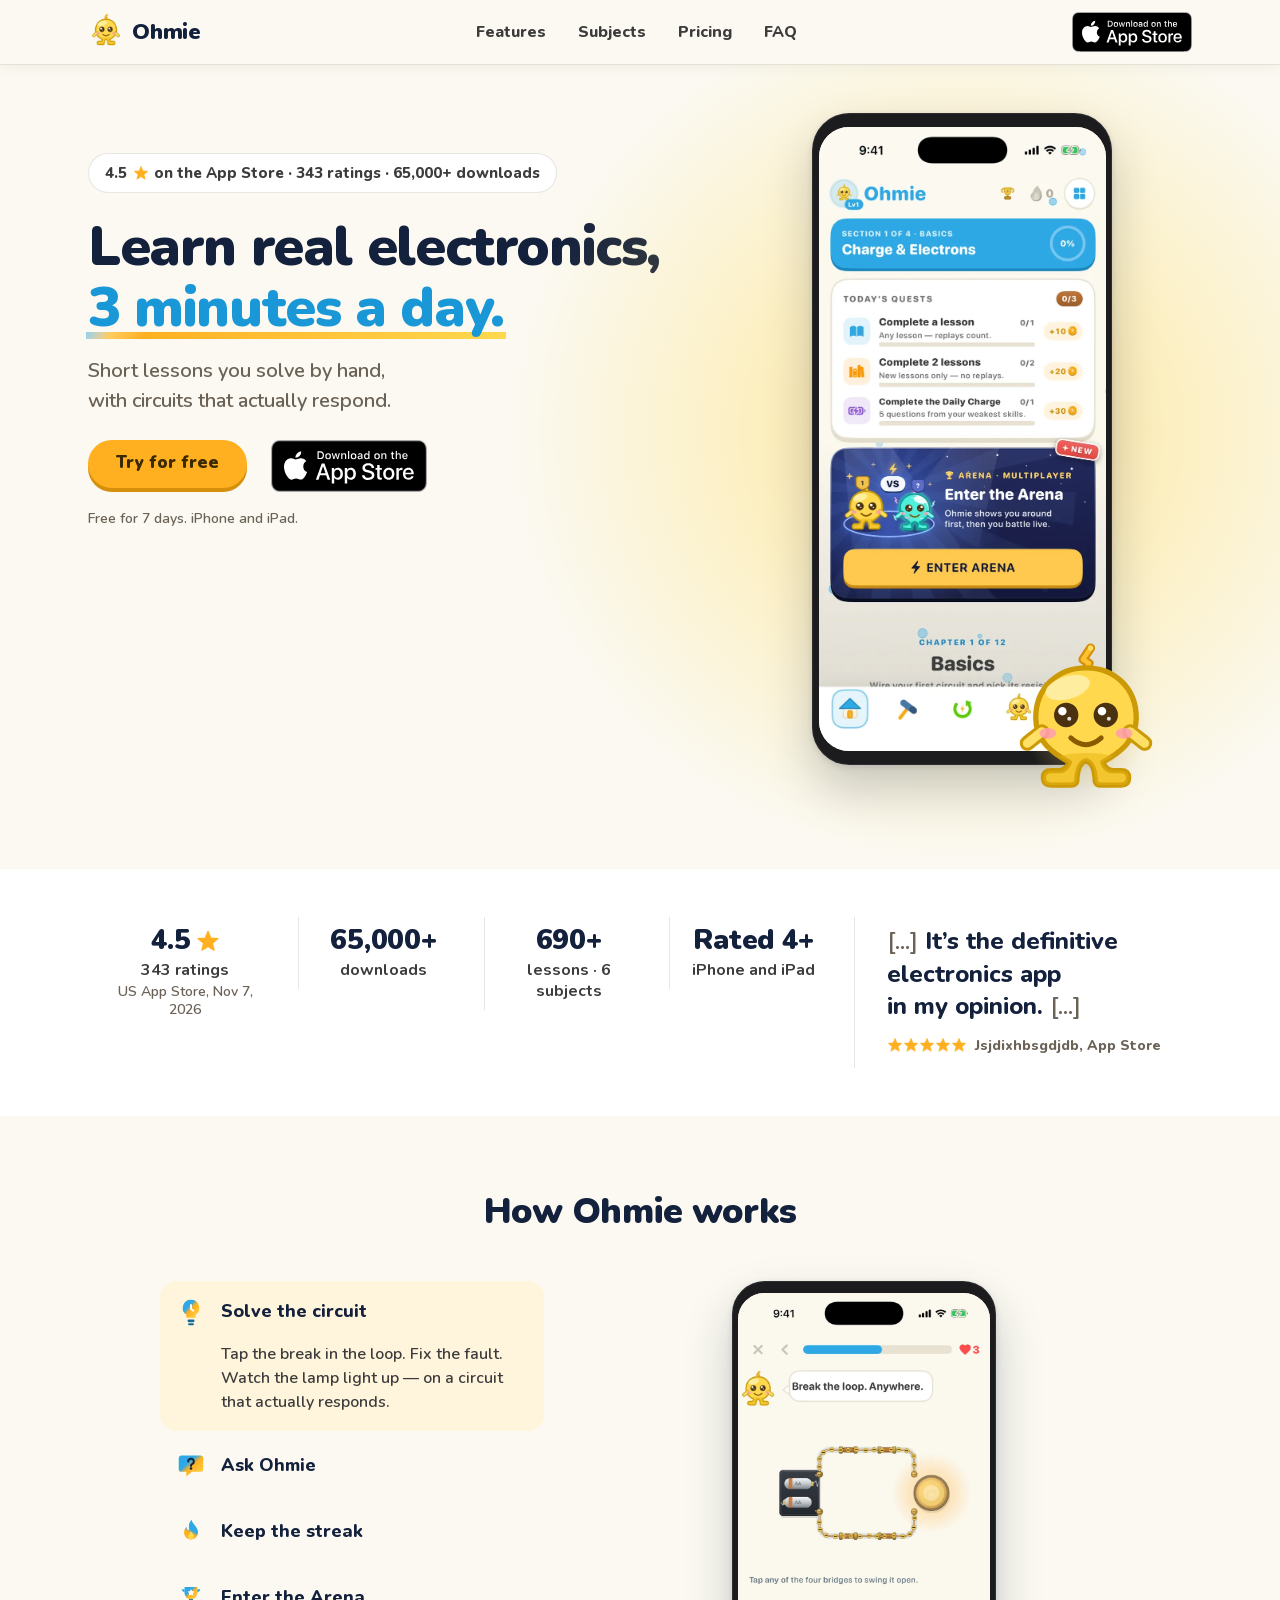
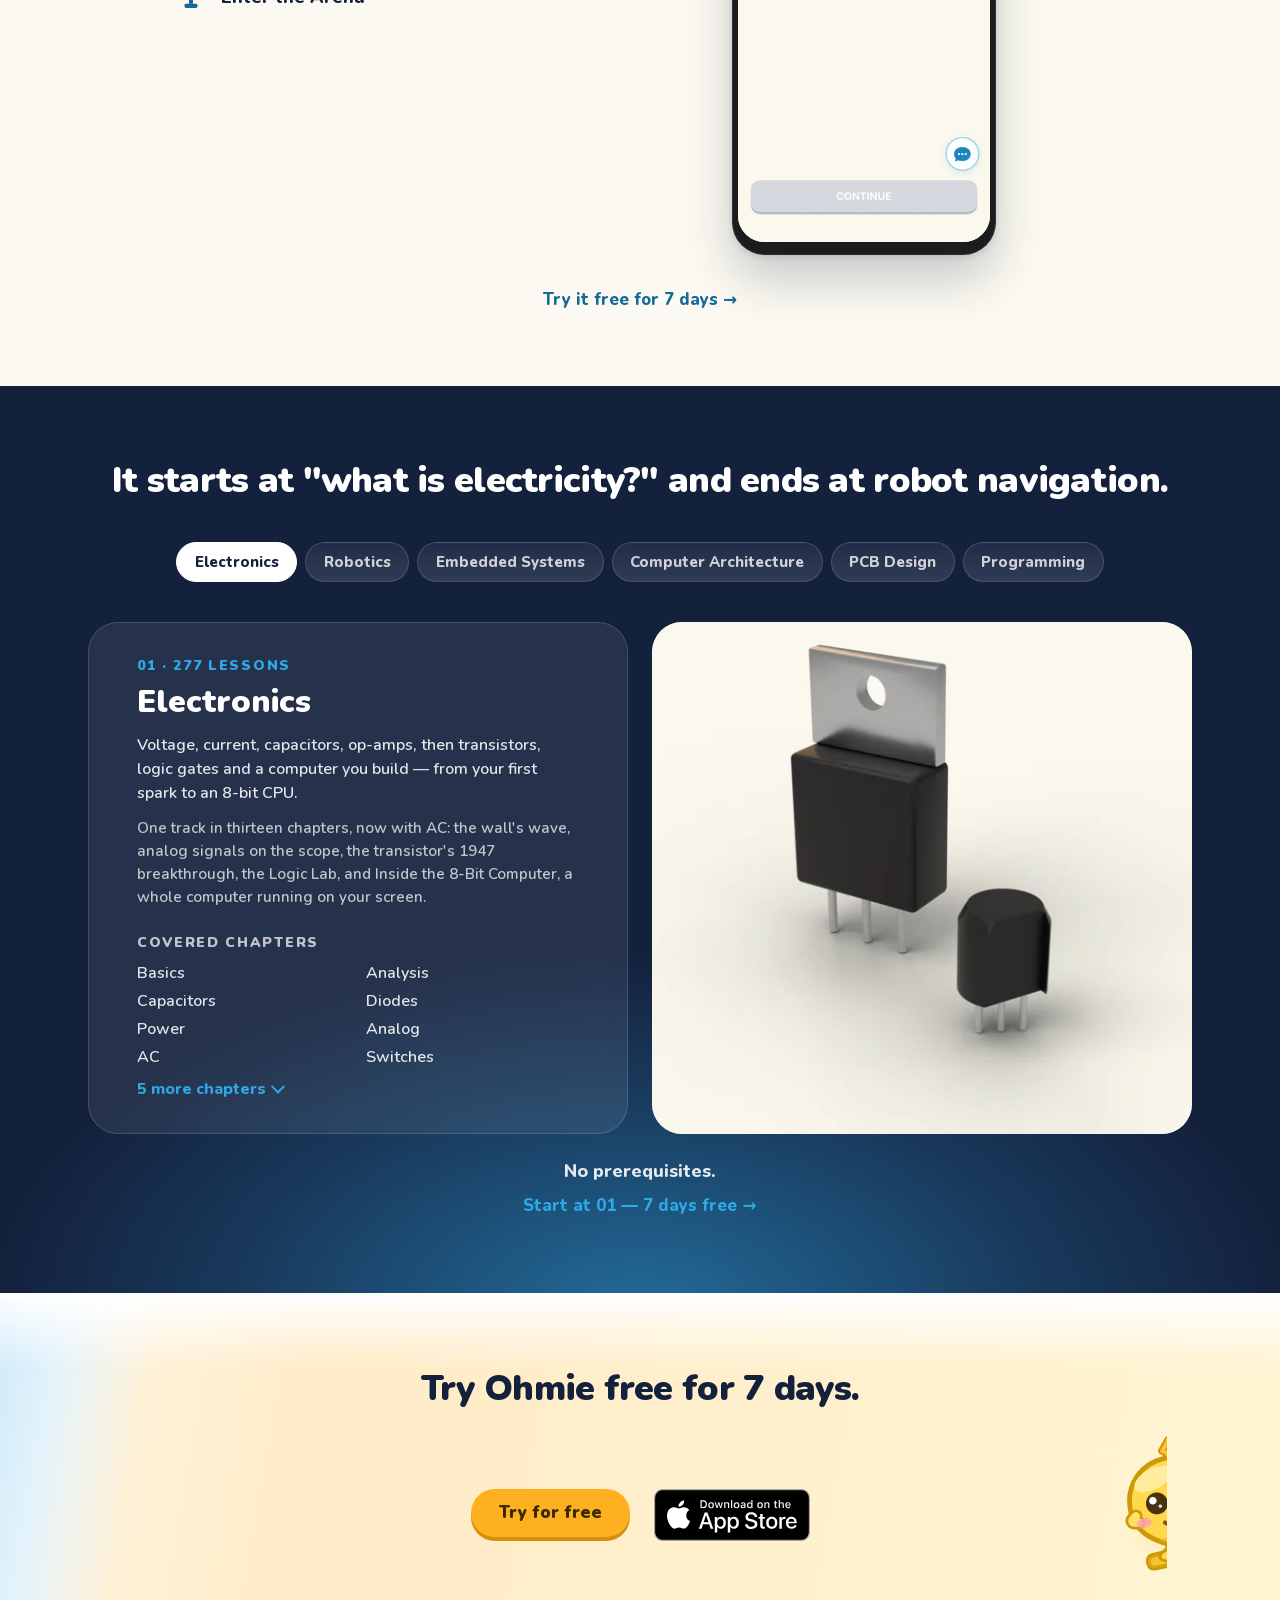
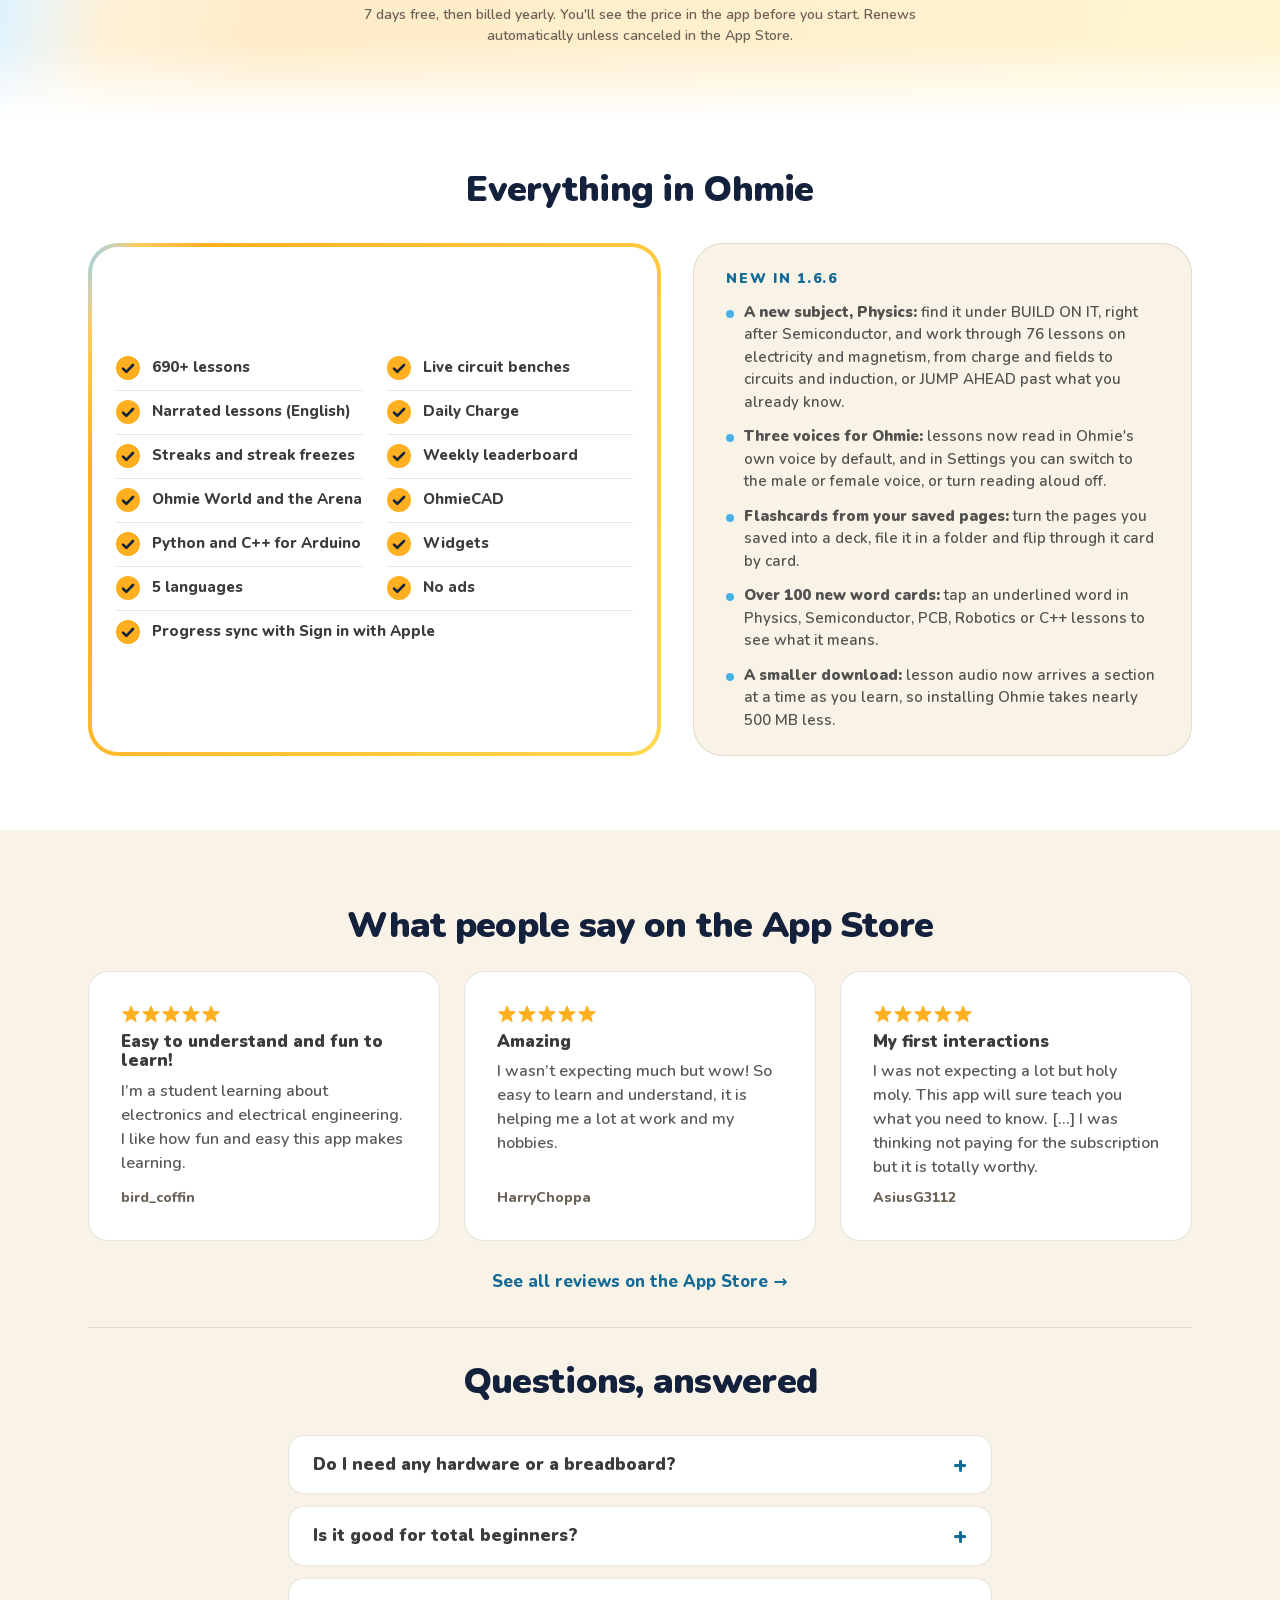
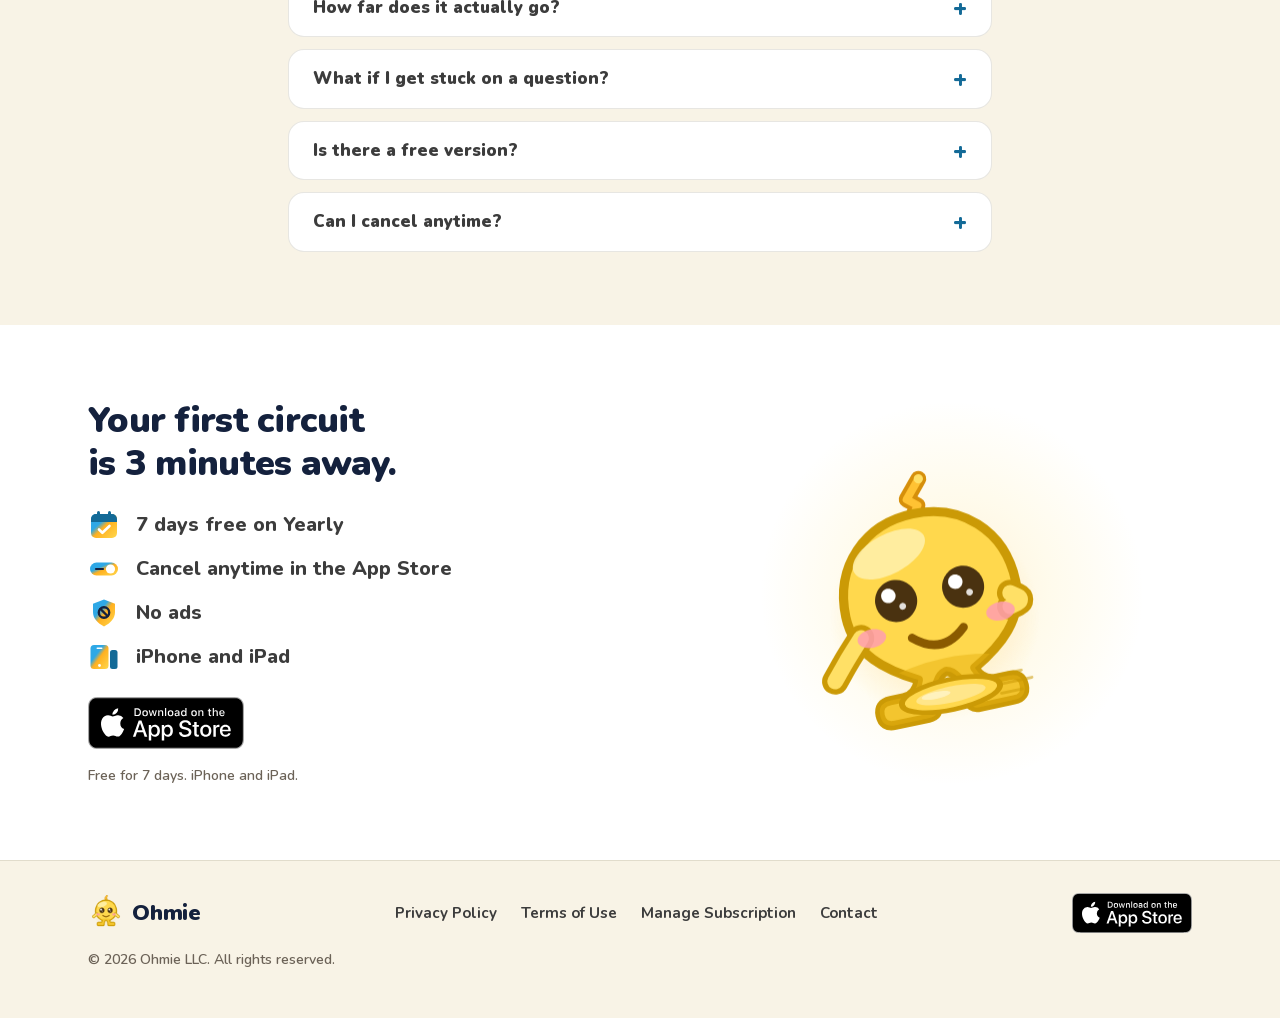
==== index.html @ 2fb6632e "ohmie.io: 65,000+ downloads, in the hero line and the proof band - The hero pill reads "4.5 on the A" ====
<!DOCTYPE html>
<html lang="en">
<head>
  <meta charset="UTF-8">
  <meta name="viewport" content="width=device-width, initial-scale=1.0">
  <meta name="theme-color" content="#FBF9F1">
  <script>document.documentElement.classList.add('js');</script>
  <title>Ohmie — Learn Real Electronics</title>
  <meta name="description" content="Ohmie teaches electronics the way you'd learn a language: short, game-like lessons you actually solve. Live circuit sims, real problems, your first circuit — 3 minutes a day.">

  <link rel="canonical" href="https://ohmie.io/">

  <!-- Open Graph -->
  <meta property="og:type" content="website">
  <meta property="og:url" content="https://ohmie.io/">
  <meta property="og:title" content="Ohmie — Learn Real Electronics">
  <meta property="og:description" content="Pass circuits. 3 minutes a day. Real problems, not paragraphs — the way you'd learn a language.">
  <meta property="og:image" content="https://ohmie.io/assets/og-card.png?v=20261009">
  <meta property="og:image:width" content="1200">
  <meta property="og:image:height" content="630">
  <meta property="og:image:alt" content="Ohmie mascot and app screenshot: Learn real electronics — 3 minutes a day">
  <meta property="og:site_name" content="Ohmie">

  <!-- Twitter -->
  <meta name="twitter:card" content="summary_large_image">
  <meta name="twitter:title" content="Ohmie — Learn Real Electronics">
  <meta name="twitter:description" content="Pass circuits. 3 minutes a day. Live circuit sims you actually touch — not videos you skim.">
  <meta name="twitter:image" content="https://ohmie.io/assets/og-card.png?v=20261009">

  <link rel="icon" type="image/png" href="assets/favicon.png?v=20261105">
  <link rel="apple-touch-icon" href="assets/apple-touch-icon.png?v=20261105">

  <!-- hero capture: the 1.5.9 home screen (main 798ebc2bc, captured 2026-10-09) -->
  <link rel="preload" as="image" href="assets/cap-03-home-circuits-2x.webp" fetchpriority="high">

  <link rel="preload" as="font" type="font/woff2" href="assets/fonts/nunito-latin-var.woff2" crossorigin>

  <link rel="stylesheet" href="styles.css?v=20261107">

  <!-- PostHog analytics — cookieless: memory-only persistence (no cookies or
       localStorage), no autocapture, no session recording. Pageviews, pageleaves,
       and App Store clicks only (see script.js). -->
  <script>
    !function(t,e){var o,n,p,r;e.__SV||(window.posthog=e,e._i=[],e.init=function(i,s,a){function g(t,e){var o=e.split(".");2==o.length&&(t=t[o[0]],e=o[1]),t[e]=function(){t.push([e].concat(Array.prototype.slice.call(arguments,0)))}}(p=t.createElement("script")).type="text/javascript",p.crossOrigin="anonymous",p.async=!0,p.src=s.api_host.replace(".i.posthog.com","-assets.i.posthog.com")+"/static/array.js",(r=t.getElementsByTagName("script")[0]).parentNode.insertBefore(p,r);var u=e;for(void 0!==a?u=e[a]=[]:a="posthog",u.people=u.people||[],u.toString=function(t){var e="posthog";return"posthog"!==a&&(e+="."+a),t||(e+=" (stub)"),e},u.people.toString=function(){return u.toString(1)+".people (stub)"},o="init capture register register_once register_for_session unregister unregister_for_session getFeatureFlag getFeatureFlagResult isFeatureEnabled reloadFeatureFlags updateEarlyAccessFeatureEnrollment getEarlyAccessFeatures on onFeatureFlags onSessionId getSurveys getActiveMatchingSurveys renderSurvey canRenderSurvey getNextSurveyStep identify setPersonProperties group resetGroups setPersonPropertiesForFlags resetPersonPropertiesForFlags setGroupPropertiesForFlags resetGroupPropertiesForFlags reset get_distinct_id getGroups get_session_id get_session_replay_url alias set_config startSessionRecording stopSessionRecording sessionRecordingStarted captureException loadToolbar get_property getSessionProperty createPersonProfile opt_in_capturing opt_out_capturing has_opted_in_capturing has_opted_out_capturing clear_opt_in_out_capturing debug".split(" "),n=0;n<o.length;n++)g(u,o[n]);e._i.push([i,s,a])},e.__SV=1)}(document,window.posthog||[]);
    posthog.init('phc_scJDTumdy87JuGFbck2aV9N8uEyNsDbWpJRJXtijDvo7', {
      api_host: 'https://us.i.posthog.com',
      persistence: 'memory',            // cookieless — nothing written to the visitor's device
      autocapture: false,
      capture_pageview: true,
      capture_pageleave: true,
      disable_session_recording: true,
      disable_surveys: true
    });
  </script>
</head>
<body id="top">
<!-- Shared icon art: the amber check disc (navy tick) for the feature column and one amber star, used wherever a rating shows (role="img" on each use, so amber is never text) -->
<svg style="position:absolute;width:0;height:0;overflow:hidden" aria-hidden="true" focusable="false" width="0" height="0"><defs><symbol id="chk" viewBox="0 0 24 24"><circle cx="12" cy="12" r="12" fill="#FFB020"/><path d="M7 12.6l3.3 3.2L17 9" fill="none" stroke="#14213D" stroke-width="2.6" stroke-linecap="round" stroke-linejoin="round"/></symbol><symbol id="star" viewBox="0 0 24 24"><path d="M12 2.3L14.7 9.08L21.99 9.56L16.37 14.22L18.17 21.29L12 17.4L5.83 21.29L7.63 14.22L2.01 9.56L9.3 9.08Z" fill="#FFB020" stroke="#FFB020" stroke-width="1.2" stroke-linejoin="round"/></symbol></defs></svg>

<!-- ============ 0. NAV ============ -->
<header class="site-header">
  <div class="header-inner">
    <a class="brand" href="#top" aria-label="Ohmie home">
      <img src="assets/ohmie-happy.webp" alt="" class="brand-mark" width="36" height="36" decoding="async">
      <span class="brand-word">Ohmie</span>
    </a>
    <nav class="site-nav" aria-label="Primary">
      <a href="#features">Features</a>
      <a href="#subjects">Subjects</a>
      <a href="#pricing">Pricing</a>
      <a href="#faq">FAQ</a>
    </nav>
    <div class="header-cta">
      <a class="store-badge" href="https://apps.apple.com/us/app/ohmie-learn-electronics/id6779694265" data-placement="header" aria-label="Download Ohmie on the App Store">
        <img src="assets/app-store-badge.svg" alt="" width="120" height="40">
      </a>
    </div>
  </div>
</header>

<main>

<!-- ============ 1. HERO ============ -->
<section class="hero">
  <div class="hero-grid wrap">
    <div class="hero-copy">
      <div class="proof-pill">
        <span>4.5 <svg class="star" role="img" aria-label="out of 5 stars" width="16" height="16"><use href="#star"/></svg> on the App Store · 343 ratings · 65,000+ downloads</span>
      </div>
      <h1>Learn real electronics,<br><span class="blue">3&nbsp;minutes a day.</span></h1>
      <p class="hero-sub">Short lessons you solve by hand, with circuits that actually respond.</p>
      <div class="hero-cta" id="heroCta">
        <a class="btn btn-amber" href="https://apps.apple.com/us/app/ohmie-learn-electronics/id6779694265" data-placement="hero">Try for free</a>
        <a class="store-badge store-badge-lg" href="https://apps.apple.com/us/app/ohmie-learn-electronics/id6779694265" data-placement="hero_badge" aria-label="Download Ohmie on the App Store">
          <img src="assets/app-store-badge.svg" alt="" width="120" height="40">
        </a>
      </div>
      <p class="fine-print"><span data-price="yearly">Free for 7 days.</span> <span class="nowrap">iPhone and iPad.</span></p>
    </div>

    <div class="hero-visual">
      <div class="hero-glow" aria-hidden="true"></div>
      <div class="phone-wrap">
        <div class="phone">
          <img src="assets/cap-03-home-circuits-2x.webp" alt="Home: Section 1 of 4, Charge &amp; Electrons, today's three quests, and the Enter the Arena card" width="720" height="1565" fetchpriority="high" decoding="async">
        </div>
      </div>
      <img src="assets/ohmie-happy.webp" alt="" class="hero-mascot" id="heroMascotImg" width="150" height="145" decoding="async">
      <div class="hero-mascot-rive" id="heroMascotRive" hidden aria-hidden="true" title="Tap Ohmie!"><canvas width="336" height="397"></canvas></div>
    </div>
  </div>
</section>

<!-- ============ 2. PROOF STRIP ============ -->
<section class="proof">
  <div class="wrap">
    <div class="proof-row">
      <div class="proof-stat">
        <p class="proof-num">4.5 <svg class="star" role="img" aria-label="out of 5 stars" width="20" height="20"><use href="#star"/></svg></p>
        <p class="proof-label">343 ratings</p>
        <p class="proof-date">US App Store, Nov 7, 2026</p>
      </div>
      <div class="proof-stat">
        <p class="proof-num">65,000+</p>
        <p class="proof-label">downloads</p>
      </div>
      <div class="proof-stat">
        <p class="proof-num">690+</p>
        <p class="proof-label">lessons · 6 subjects</p>
      </div>
      <div class="proof-stat">
        <p class="proof-num">Rated 4+</p>
        <p class="proof-label">iPhone and iPad</p>
      </div>
      <blockquote class="proof-quote">
        <p><span class="ell">[...]</span> It’s the definitive electronics app in my opinion. <span class="ell">[...]</span></p>
        <cite><svg class="stars" role="img" aria-label="5 out of 5 stars" viewBox="0 0 120 24" width="80" height="16"><use href="#star" width="24" height="24"/><use href="#star" x="24" width="24" height="24"/><use href="#star" x="48" width="24" height="24"/><use href="#star" x="72" width="24" height="24"/><use href="#star" x="96" width="24" height="24"/></svg><span>Jsjdixhbsgdjdb, App Store</span></cite>
      </blockquote>
    </div>
  </div>
</section>

<!-- ============ 3. HOW OHMIE WORKS: tab list + phone ============ -->
<span id="how"></span>
<section class="how" id="features">
  <div class="wrap">
    <h2>How Ohmie works</h2>
    <div class="how-grid">
      <div class="how-tabs" role="tablist" aria-label="How Ohmie works" aria-orientation="vertical">
        <button class="how-tab" role="tab" id="tab-solve" aria-controls="panel-solve" aria-selected="true">
          <svg class="ico" viewBox="0 0 24 24" aria-hidden="true" focusable="false"><defs><linearGradient id="g1" x1="0" y1="0" x2="1" y2="1"><stop offset="0" stop-color="#2EA8E6"/><stop offset="0.36" stop-color="#2EA8E6"/><stop offset="0.52" stop-color="#FFB020"/><stop offset="1" stop-color="#FFD84D"/></linearGradient></defs><path d="M12 1.5a7 7 0 0 0-4 12.8V16a1 1 0 0 0 1 1h6a1 1 0 0 0 1-1v-1.7A7 7 0 0 0 12 1.5z" fill="url(#g1)"/><rect x="9" y="18.5" width="6" height="2.2" rx="1.1" fill="#136A97"/><path d="M10.3 22.5h3.4" stroke="#136A97" stroke-width="1.6" stroke-linecap="round"/><path d="M12 6v3.5l2 1.5" fill="none" stroke="#fff" stroke-width="1.6" stroke-linecap="round" stroke-linejoin="round"/></svg>
          <span class="how-label">Solve the circuit</span>
          <span class="how-sent">Tap the break in the loop. Fix the fault. Watch the lamp light up — on a circuit that actually responds.</span>
        </button>
        <button class="how-tab" role="tab" id="tab-ask" aria-controls="panel-ask" aria-selected="false" tabindex="-1">
          <svg class="ico" viewBox="0 0 24 24" aria-hidden="true" focusable="false"><defs><linearGradient id="g2" x1="0" y1="0" x2="1" y2="1"><stop offset="0" stop-color="#2EA8E6"/><stop offset="0.36" stop-color="#2EA8E6"/><stop offset="0.52" stop-color="#FFB020"/><stop offset="1" stop-color="#FFD84D"/></linearGradient></defs><path d="M4 3h16a2.5 2.5 0 0 1 2.5 2.5v9A2.5 2.5 0 0 1 20 17h-7.2L8 21v-4H4a2.5 2.5 0 0 1-2.5-2.5v-9A2.5 2.5 0 0 1 4 3z" fill="url(#g2)"/><path d="M9.6 8.2a2.4 2.4 0 1 1 3.3 2.2c-.6.3-.9.7-.9 1.3v.4" fill="none" stroke="#14213D" stroke-width="1.7" stroke-linecap="round"/><circle cx="12" cy="14.2" r="1.1" fill="#14213D"/></svg>
          <span class="how-label">Ask Ohmie</span>
          <span class="how-sent">Every question has a built-in explanation, plus a nudge if you need one, and signed-in subscribers can ask Ohmie follow-up questions right there on the question.</span>
        </button>
        <button class="how-tab" role="tab" id="tab-streak" aria-controls="panel-streak" aria-selected="false" tabindex="-1">
          <svg class="ico" viewBox="0 0 24 24" aria-hidden="true" focusable="false"><defs><linearGradient id="g3" x1="0" y1="1" x2="0.4" y2="0"><stop offset="0" stop-color="#FFB020"/><stop offset="0.44" stop-color="#FFB020"/><stop offset="0.6" stop-color="#2EA8E6"/><stop offset="1" stop-color="#2EA8E6"/></linearGradient></defs><path d="M12.5 1.5c.6 4 5.5 5.6 5.5 11a6 6 0 0 1-12 0c0-2.2 1-3.6 2.3-4.8.1 1.8 1 2.8 2.2 2.8-.3-3.2-1-5.8 2-9z" fill="url(#g3)"/><path d="M12 11.5c1.3 1.6 2.4 2.7 2.4 4.4a2.4 2.4 0 0 1-4.8 0c0-1.7 1.1-2.8 2.4-4.4z" fill="#FFD84D"/></svg>
          <span class="how-label">Keep the streak</span>
          <span class="how-sent">Every lesson banks XP and keeps your streak alive. A Daily Charge every day — up to five questions, +15 XP.</span>
        </button>
        <button class="how-tab" role="tab" id="tab-arena" aria-controls="panel-arena" aria-selected="false" tabindex="-1">
          <svg class="ico" viewBox="0 0 24 24" aria-hidden="true" focusable="false"><defs><linearGradient id="g4" x1="0" y1="0" x2="1" y2="1"><stop offset="0" stop-color="#2EA8E6"/><stop offset="0.36" stop-color="#2EA8E6"/><stop offset="0.52" stop-color="#FFB020"/><stop offset="1" stop-color="#FFD84D"/></linearGradient></defs><path d="M6.5 2.5h11v5.2a5.5 5.5 0 0 1-11 0V2.5z" fill="url(#g4)"/><path d="M4 4.5h2.5v2.8A3.2 3.2 0 0 1 4 4.5zM17.5 4.5H20a3.2 3.2 0 0 1-2.5 2.8V4.5z" fill="#2EA8E6"/><rect x="10.3" y="13" width="3.4" height="4" fill="#136A97"/><rect x="6.5" y="17" width="11" height="3.5" rx="1.2" fill="#136A97"/><path d="M12 4.3l.9 1.9 2.1.3-1.5 1.4.4 2.1-1.9-1-1.9 1 .4-2.1-1.5-1.4 2.1-.3z" fill="#fff"/></svg>
          <span class="how-label">Enter the Arena</span>
          <span class="how-sent">Quiz-battle Watt, the practice bot — first to five wins. Sign in and challenge another inventor live, 20 seconds a question.</span>
        </button>
      </div>

      <div class="how-panels">
        <div class="how-panel is-active" role="tabpanel" id="panel-solve" aria-labelledby="tab-solve" tabindex="0">
          <div class="phone-wrap">
            <div class="phone"><img src="assets/cap-04-lesson0-2x.webp" alt="Lesson one's bench: Break the loop. Anywhere. A battery, a glowing lamp, and four bridges to tap open" width="720" height="1565" decoding="async"></div>
          </div>
          <div class="how-card">
            <h3>You don't watch electronics. You solve it.</h3>
            <p>Tap the break in the loop. Fix the fault. Watch the lamp light up — on a circuit that actually responds.</p>
          </div>
        </div>
        <div class="how-panel" role="tabpanel" id="panel-ask" aria-labelledby="tab-ask" tabindex="0">
          <div class="phone-wrap">
            <div class="phone"><img src="assets/cap-ask-ohmie-2x.webp" alt="The Ask Ohmie sheet over a question about a switch and a bulb: Give me a hint, Explain this concept, and Ask Ohmie anything" width="720" height="1565" loading="lazy" decoding="async"></div>
          </div>
          <div class="how-card">
            <h3>Stuck? Ask Ohmie.</h3>
            <p>Every question has a built-in explanation, plus a nudge if you need one, and signed-in subscribers can ask Ohmie follow-up questions right there on the question.</p>
          </div>
        </div>
        <div class="how-panel" role="tabpanel" id="panel-streak" aria-labelledby="tab-streak" tabindex="0">
          <div class="phone-wrap">
            <div class="phone">
              <video data-autoplay muted loop playsinline preload="none" poster="assets/chargeup-poster.webp" aria-label="Lesson complete: XP, coins and streak cards count up while Ohmie celebrates" disablepictureinpicture disableremoteplayback width="496" height="1080" style="background-image:url('assets/chargeup-poster.webp')">
                <source src="assets/chargeup.webm" type="video/webm">
                <source src="assets/chargeup.mp4" type="video/mp4">
              </video>
              <img class="video-fallback" src="assets/chargeup-poster.webp" alt="" width="496" height="1080" loading="lazy">
            </div>
          </div>
          <div class="how-card">
            <h3>Streaks and levels that make 3&nbsp;minutes stick.</h3>
            <p>Every lesson banks XP and keeps your streak alive. A Daily Charge every day — up to five questions, +15 XP.</p>
          </div>
        </div>
        <div class="how-panel how-panel-wide" role="tabpanel" id="panel-arena" aria-labelledby="tab-arena" tabindex="0">
          <div class="phone-wrap phone-wrap-wide">
            <div class="phone phone-wide"><img src="assets/cap-07-world-town-2x.webp" alt="Copper Town in Ohmie World, played sideways: your inventor at the training hall, the goal Light your first LED at Pip's bench, and the move stick" width="1565" height="720" loading="lazy" decoding="async"></div>
          </div>
          <div class="how-card">
            <h3>Walk into Copper Town. Light your first LED.</h3>
            <p>Quiz-battle Watt, the practice bot — first to five wins. Sign in and challenge another inventor live, 20 seconds a question.</p>
          </div>
        </div>
      </div>
    </div>
    <p class="how-cta"><a class="text-link" href="https://apps.apple.com/us/app/ohmie-learn-electronics/id6779694265" data-placement="how">Try it free for 7 days →</a></p>
  </div>
</section>

<!-- ============ 4. SUBJECTS (dark band) ============ -->
<span id="curriculum"></span>
<section class="subjects" id="subjects">
  <div class="wrap">
    <h2>It starts at "what is electricity?" and ends at robot navigation.</h2>

    <div class="tabs" role="tablist" aria-label="Subjects">
      <button class="tab" role="tab" id="tab-electronics" aria-controls="panel-electronics" aria-selected="true">Electronics</button>
      <button class="tab" role="tab" id="tab-robotics" aria-controls="panel-robotics" aria-selected="false" tabindex="-1">Robotics</button>
      <button class="tab" role="tab" id="tab-embedded" aria-controls="panel-embedded" aria-selected="false" tabindex="-1">Embedded Systems</button>
      <button class="tab" role="tab" id="tab-architecture" aria-controls="panel-architecture" aria-selected="false" tabindex="-1">Computer Architecture</button>
      <button class="tab" role="tab" id="tab-pcb" aria-controls="panel-pcb" aria-selected="false" tabindex="-1">PCB Design</button>
      <button class="tab" role="tab" id="tab-programming" aria-controls="panel-programming" aria-selected="false" tabindex="-1">Programming</button>
    </div>

    <div class="tab-panels">
      <div class="tab-panel is-active" role="tabpanel" id="panel-electronics" aria-labelledby="tab-electronics" tabindex="0">
        <div class="subject-card">
          <p class="num">01 · 277 lessons</p>
          <h3>Electronics</h3>
          <p class="blurb">Voltage, current, capacitors, op-amps, then transistors, logic gates and a computer you build — from your first spark to an 8-bit CPU.</p>
          <p class="newline">One track in thirteen chapters, now with AC: the wall's wave, analog signals on the scope, the transistor's 1947 breakthrough, the Logic Lab, and Inside the 8-Bit Computer, a whole computer running on your screen.</p>
          <p class="chapters-label">Covered chapters</p>
          <ul class="chapters">
            <li>Basics</li><li>Analysis</li><li>Capacitors</li><li>Diodes</li><li>Power</li><li>Analog</li><li>AC</li><li>Switches</li>
          </ul>
          <details class="more">
            <summary><span class="more-open">5 more chapters</span><span class="more-close">Fewer chapters</span></summary>
            <ul class="chapters chapters-more"><li>Amplifiers</li><li>Silicon</li><li>Logic</li><li>Computers</li><li>History</li></ul>
          </details>
        </div>
        <div class="tab-media tab-media-art">
          <img class="art" src="assets/art-transistors-w.webp" alt="A power transistor and a small signal transistor, rendered in 3D" width="560" height="608" loading="lazy" decoding="async">
        </div>
      </div>

      <div class="tab-panel" role="tabpanel" id="panel-robotics" aria-labelledby="tab-robotics" tabindex="0">
        <div class="subject-card">
          <p class="num">02 · 105 lessons</p>
          <h3>Robotics</h3>
          <p class="blurb">IMUs, sensor fusion, and SLAM — how a robot figures out where it is.</p>
          <p class="chapters-label">Covered chapters</p>
          <ul class="chapters"><li>Hardware</li><li>Arms</li><li>Control</li><li>Navigation</li></ul>
        </div>
        <div class="tab-media tab-media-art">
          <img class="art" src="assets/art-imu-w.webp" alt="Two small motion-sensor chips, rendered in 3D" width="560" height="608" loading="lazy" decoding="async">
        </div>
      </div>

      <div class="tab-panel" role="tabpanel" id="panel-embedded" aria-labelledby="tab-embedded" tabindex="0">
        <div class="subject-card">
          <p class="num">03 · 106 lessons</p>
          <h3>Embedded Systems</h3>
          <p class="blurb">Where code meets copper: pins, analog reads, interrupts, and the sensors that feel the world.</p>
          <p class="chapters-label">Covered chapters</p>
          <ul class="chapters"><li>Chips</li><li>Boards</li><li>Signals</li><li>Devices</li><li>Computers</li></ul>
        </div>
        <div class="tab-media tab-media-art">
          <img class="art" src="assets/art-esp32-w.webp" alt="Two microcontroller boards, rendered in 3D" width="560" height="608" loading="lazy" decoding="async">
        </div>
      </div>

      <div class="tab-panel" role="tabpanel" id="panel-architecture" aria-labelledby="tab-architecture" tabindex="0">
        <div class="subject-card">
          <p class="num">04 · 39 lessons</p>
          <h3>Computer Architecture</h3>
          <p class="blurb">CPU, GPU, the memory ladder.</p>
          <p class="chapters-label">Covered chapters</p>
          <ul class="chapters"><li>CPU</li><li>GPU</li><li>Memory</li></ul>
        </div>
        <div class="tab-media tab-media-art">
          <svg class="art" viewBox="0 0 560 608" role="img" aria-label="A processor chip" preserveAspectRatio="xMidYMid slice">
            <rect width="560" height="608" fill="#FBF8EE"/>
            <g fill="#FFB020"><rect x="170" y="96" width="22" height="58" rx="6"/><rect x="222" y="96" width="22" height="58" rx="6"/><rect x="274" y="96" width="22" height="58" rx="6"/><rect x="326" y="96" width="22" height="58" rx="6"/><rect x="378" y="96" width="22" height="58" rx="6"/><rect x="170" y="454" width="22" height="58" rx="6"/><rect x="222" y="454" width="22" height="58" rx="6"/><rect x="274" y="454" width="22" height="58" rx="6"/><rect x="326" y="454" width="22" height="58" rx="6"/><rect x="378" y="454" width="22" height="58" rx="6"/><rect x="106" y="184" width="58" height="22" rx="6"/><rect x="106" y="236" width="58" height="22" rx="6"/><rect x="106" y="288" width="58" height="22" rx="6"/><rect x="106" y="340" width="58" height="22" rx="6"/><rect x="106" y="392" width="58" height="22" rx="6"/><rect x="396" y="184" width="58" height="22" rx="6"/><rect x="396" y="236" width="58" height="22" rx="6"/><rect x="396" y="288" width="58" height="22" rx="6"/><rect x="396" y="340" width="58" height="22" rx="6"/><rect x="396" y="392" width="58" height="22" rx="6"/></g>
            <rect x="150" y="140" width="260" height="328" rx="34" fill="#14213D"/>
            <rect x="190" y="190" width="180" height="180" rx="22" fill="none" stroke="#2EA8E6" stroke-width="6"/>
            <path d="M190 250h180M190 310h180M250 190v180M310 190v180" stroke="#2EA8E6" stroke-width="3" opacity=".45"/>
            <text x="280" y="430" text-anchor="middle" font-family="Nunito, sans-serif" font-weight="900" font-size="40" fill="#FFFCF5" letter-spacing="4">CPU</text>
          </svg>
        </div>
      </div>

      <div class="tab-panel" role="tabpanel" id="panel-pcb" aria-labelledby="tab-pcb" tabindex="0">
        <div class="subject-card">
          <p class="num">05 · 47 lessons</p>
          <h3>PCB Design</h3>
          <p class="blurb">From breadboard to board: lay out real PCBs in OhmieCAD.</p>
          <p class="chapters-label">Covered chapters</p>
          <ul class="chapters"><li>Basics</li><li>Design</li><li>Routing</li><li>Production</li></ul>
        </div>
        <div class="tab-media tab-media-art">
          <img class="art" src="assets/art-pcb-w.webp" alt="A green circuit board, rendered in 3D" width="560" height="608" loading="lazy" decoding="async">
        </div>
      </div>

      <div class="tab-panel" role="tabpanel" id="panel-programming" aria-labelledby="tab-programming" tabindex="0">
        <div class="subject-card">
          <p class="num">06 · 119 lessons</p>
          <h3>Programming</h3>
          <p class="blurb">One track with a Python / C++ switch: Python from zero (67 lessons), or Arduino C++ from your first blink to your own sensor lamp (52 lessons).</p>
          <p class="chapters-label">Covered chapters</p>
          <ul class="chapters chapters-rows"><li>Python: Basics · Data · Structure · Tools · Objects</li><li>C++: Arduino · Control · Sensing · Capstone</li></ul>
        </div>
        <div class="tab-media">
          <div class="phone-wrap">
            <div class="phone"><img src="assets/cap-programming-w.webp" alt="The Programming sheet: a Python and C++ switch over the Python courses, from Python Basics to Working with Text" width="720" height="1565" loading="lazy" decoding="async"></div>
          </div>
        </div>
      </div>
    </div>

    <p class="subjects-foot">No prerequisites.<br>
      <a class="text-link text-link-light" href="https://apps.apple.com/us/app/ohmie-learn-electronics/id6779694265" data-placement="subjects">Start at 01 — 7 days free →</a>
    </p>
  </div>
</section>

<!-- ============ 5. PLAN PICKER ============ -->
<section class="pricing" id="pricing">
  <!-- No prices are printed on the page; spots that held one carry data-price as a marker.
       Phones: Ohmie, heading, pill + badge, fine print. Desktop: the offer centred under the H2,
       Ohmie in the right gutter. -->
  <div class="wrap plans" id="plans" data-selected="yearly">
    <div class="plan-mascot">
      <img src="assets/ohmie-happy.webp" alt="" id="planMascotImg" width="150" height="145" loading="lazy" decoding="async">
      <div class="plan-mascot-rive" id="planMascotRive" hidden aria-hidden="true" title="Tap Ohmie!"><canvas width="336" height="397"></canvas></div>
    </div>
    <h2 data-price="yearly">Try Ohmie free for 7 days.</h2>
    <div class="plan-cta">
      <a class="btn btn-amber" id="planBtn" href="https://apps.apple.com/us/app/ohmie-learn-electronics/id6779694265" data-placement="pricing">Try for free</a>
      <a class="store-badge store-badge-lg" id="planBadge" href="https://apps.apple.com/us/app/ohmie-learn-electronics/id6779694265" data-placement="pricing" aria-label="Download Ohmie on the App Store">
        <img src="assets/app-store-badge.svg" alt="" width="120" height="40">
      </a>
    </div>
    <p class="plan-fine" data-price="yearly">7 days free, then billed yearly. You'll see the price in the app before you start. Renews automatically unless canceled in the App Store.</p>
  </div>
</section>

<!-- ============ 6. EVERYTHING IN OHMIE ============ -->
<section class="everything">
  <div class="wrap">
    <h2>Everything in Ohmie</h2>
    <div class="everything-grid">
      <div class="check-col">
        <ul class="check-list">
          <li><svg class="chk" aria-hidden="true" focusable="false"><use href="#chk"/></svg>690+ lessons</li>
          <li><svg class="chk" aria-hidden="true" focusable="false"><use href="#chk"/></svg>Live circuit benches</li>
          <li><svg class="chk" aria-hidden="true" focusable="false"><use href="#chk"/></svg>Narrated lessons (English)</li>
          <li><svg class="chk" aria-hidden="true" focusable="false"><use href="#chk"/></svg>Daily Charge</li>
          <li><svg class="chk" aria-hidden="true" focusable="false"><use href="#chk"/></svg>Streaks and streak freezes</li>
          <li><svg class="chk" aria-hidden="true" focusable="false"><use href="#chk"/></svg>Weekly leaderboard</li>
          <li><svg class="chk" aria-hidden="true" focusable="false"><use href="#chk"/></svg>Ohmie World and the Arena</li>
          <li><svg class="chk" aria-hidden="true" focusable="false"><use href="#chk"/></svg>OhmieCAD</li>
          <li><svg class="chk" aria-hidden="true" focusable="false"><use href="#chk"/></svg>Python and C++ for Arduino</li>
          <li><svg class="chk" aria-hidden="true" focusable="false"><use href="#chk"/></svg>Widgets</li>
          <li><svg class="chk" aria-hidden="true" focusable="false"><use href="#chk"/></svg>5 languages</li>
          <li><svg class="chk" aria-hidden="true" focusable="false"><use href="#chk"/></svg>No ads</li>
          <li><svg class="chk" aria-hidden="true" focusable="false"><use href="#chk"/></svg>Progress sync with Sign in with Apple</li>
        </ul>
      </div>
      <div class="new-col">
        <p class="eyebrow">New in 1.6.6</p>
        <!-- phones: the notes sit behind this details (script.js closes it under 60rem); wider screens hide the summary and keep it open; JS off = open everywhere -->
        <details class="new-details" open>
          <summary>What's new in 1.6.6</summary>
          <ul class="new-list">
            <li><strong>A new subject, Physics:</strong> find it under BUILD ON IT, right after Semiconductor, and work through 76 lessons on electricity and magnetism, from charge and fields to circuits and induction, or JUMP AHEAD past what you already know.</li>
            <li><strong>Three voices for Ohmie:</strong> lessons now read in Ohmie's own voice by default, and in Settings you can switch to the male or female voice, or turn reading aloud off.</li>
            <li><strong>Flashcards from your saved pages:</strong> turn the pages you saved into a deck, file it in a folder and flip through it card by card.</li>
            <li><strong>Over 100 new word cards:</strong> tap an underlined word in Physics, Semiconductor, PCB, Robotics or C++ lessons to see what it means.</li>
            <li><strong>A smaller download:</strong> lesson audio now arrives a section at a time as you learn, so installing Ohmie takes nearly 500 MB less.</li>
          </ul>
        </details>
      </div>
    </div>
  </div>
</section>

<!-- ============ 7. REVIEWS + FAQ ============ -->
<section class="reviews">
  <div class="wrap">
    <h2>What people say on the App Store</h2>
    <div class="review-track">
      <article class="review">
        <svg class="stars" role="img" aria-label="5 out of 5 stars" viewBox="0 0 120 24" width="100" height="20"><use href="#star" width="24" height="24"/><use href="#star" x="24" width="24" height="24"/><use href="#star" x="48" width="24" height="24"/><use href="#star" x="72" width="24" height="24"/><use href="#star" x="96" width="24" height="24"/></svg>
        <h3>Easy to understand and fun to learn!</h3>
        <p>I’m a student learning about electronics and electrical engineering. I like how fun and easy this app makes learning.</p>
        <cite>bird_coffin</cite>
      </article>
      <article class="review">
        <svg class="stars" role="img" aria-label="5 out of 5 stars" viewBox="0 0 120 24" width="100" height="20"><use href="#star" width="24" height="24"/><use href="#star" x="24" width="24" height="24"/><use href="#star" x="48" width="24" height="24"/><use href="#star" x="72" width="24" height="24"/><use href="#star" x="96" width="24" height="24"/></svg>
        <h3>Amazing</h3>
        <p>I wasn’t expecting much but wow! So easy to learn and understand, it is helping me a lot at work and my hobbies.</p>
        <cite>HarryChoppa</cite>
      </article>
      <article class="review">
        <svg class="stars" role="img" aria-label="5 out of 5 stars" viewBox="0 0 120 24" width="100" height="20"><use href="#star" width="24" height="24"/><use href="#star" x="24" width="24" height="24"/><use href="#star" x="48" width="24" height="24"/><use href="#star" x="72" width="24" height="24"/><use href="#star" x="96" width="24" height="24"/></svg>
        <h3>My first interactions</h3>
        <p>I was not expecting a lot but holy moly. This app will sure teach you what you need to know. [...] I was thinking not paying for the subscription but it is totally worthy.</p>
        <cite>AsiusG3112</cite>
      </article>
    </div>
    <p class="reviews-foot"><a class="text-link" href="https://apps.apple.com/us/app/ohmie-learn-electronics/id6779694265" data-placement="reviews">See all reviews on the App Store →</a></p>
  </div>

  <span id="why"></span>
  <div class="wrap faq" id="faq">
    <h2>Questions, answered</h2>
    <div class="faq-list">
      <details class="faq-item">
        <summary>Do I need any hardware or a breadboard?</summary>
        <p>No. Every circuit is simulated and playable right in the app — though builds are real enough to copy onto your desk.</p>
      </details>
      <details class="faq-item">
        <summary>Is it good for total beginners?</summary>
        <p>Yes. Ohmie starts at "What is electricity?" and builds up one short lesson at a time.</p>
      </details>
      <details class="faq-item">
        <summary>How far does it actually go?</summary>
        <p>Six subjects — Electronics, Robotics, Embedded Systems, Computer Architecture, PCB Design and Programming — take you from Ohm's law to what's happening inside a transistor, through a computer you build, then on to IMUs, sensor fusion and SLAM. It's the same short, hands-on lesson rhythm the whole way; the ideas just get bigger.</p>
      </details>
      <details class="faq-item">
        <summary>What if I get stuck on a question?</summary>
        <p>Ask Ohmie. Every question has a built-in explanation, plus a nudge if you need one, and signed-in subscribers can ask Ohmie follow-up questions right there on the question.</p>
      </details>
      <details class="faq-item">
        <summary>Is there a free version?</summary>
        <p>No — Ohmie is a paid app. Pick Yearly and the first 7 days are free; cancel before day 7 and you pay nothing. You'll see the price in the app before you start. There's no ad-supported tier.</p>
      </details>
      <details class="faq-item">
        <summary>Can I cancel anytime?</summary>
        <p>Yes. Yearly starts with a 7-day free trial — cancel before it ends and nothing is charged. Either plan can be cancelled any time in the App Store, and refunds are handled by Apple at reportaproblem.apple.com.</p>
      </details>
    </div>
  </div>
</section>

<!-- ============ 8. FINAL CTA: checklist + mascot ============ -->
<section class="final" id="final">
  <div class="wrap final-grid">
    <div class="final-copy">
      <h2>Your first circuit is 3&nbsp;minutes away.</h2>
      <ul class="final-list">
        <li><svg class="ico32" viewBox="0 0 32 32" aria-hidden="true" focusable="false"><defs><linearGradient id="g5" x1="0" y1="0" x2="1" y2="1"><stop offset="0" stop-color="#2EA8E6"/><stop offset="0.36" stop-color="#2EA8E6"/><stop offset="0.52" stop-color="#FFB020"/><stop offset="1" stop-color="#FFD84D"/></linearGradient></defs><rect x="3" y="5" width="26" height="24" rx="5" fill="url(#g5)"/><path d="M3 10a5 5 0 0 1 5-5h16a5 5 0 0 1 5 5v3H3v-3z" fill="#136A97"/><rect x="9" y="2" width="3" height="6" rx="1.5" fill="#136A97"/><rect x="20" y="2" width="3" height="6" rx="1.5" fill="#136A97"/><path d="M11 20.5l3.4 3.3L21.5 17" fill="none" stroke="#fff" stroke-width="2.6" stroke-linecap="round" stroke-linejoin="round"/></svg>7 days free on Yearly</li>
        <li><svg class="ico32" viewBox="0 0 32 32" aria-hidden="true" focusable="false"><defs><linearGradient id="g6" x1="0" y1="0" x2="1" y2="1"><stop offset="0" stop-color="#2EA8E6"/><stop offset="0.36" stop-color="#2EA8E6"/><stop offset="0.52" stop-color="#FFB020"/><stop offset="1" stop-color="#FFD84D"/></linearGradient></defs><rect x="2" y="9.5" width="28" height="13" rx="6.5" fill="url(#g6)"/><circle cx="22.5" cy="16" r="4.6" fill="#fff"/><path d="M8 16h7" stroke="#14213D" stroke-width="2.2" stroke-linecap="round"/></svg>Cancel anytime in the App Store</li>
        <li><svg class="ico32" viewBox="0 0 32 32" aria-hidden="true" focusable="false"><defs><linearGradient id="g7" x1="0" y1="0" x2="1" y2="1"><stop offset="0" stop-color="#2EA8E6"/><stop offset="0.36" stop-color="#2EA8E6"/><stop offset="0.52" stop-color="#FFB020"/><stop offset="1" stop-color="#FFD84D"/></linearGradient></defs><path d="M16 2.5l11 4.2v8.4c0 6.4-4.4 11.1-11 14.4C9.4 26.2 5 21.5 5 15.1V6.7l11-4.2z" fill="url(#g7)"/><circle cx="16" cy="15.5" r="5.2" fill="none" stroke="#14213D" stroke-width="2.4"/><path d="M12.5 12l7 7" stroke="#14213D" stroke-width="2.4" stroke-linecap="round"/></svg>No ads</li>
        <li><svg class="ico32" viewBox="0 0 32 32" aria-hidden="true" focusable="false"><defs><linearGradient id="g8" x1="0" y1="0" x2="1" y2="1"><stop offset="0" stop-color="#2EA8E6"/><stop offset="0.36" stop-color="#2EA8E6"/><stop offset="0.52" stop-color="#FFB020"/><stop offset="1" stop-color="#FFD84D"/></linearGradient></defs><rect x="2.5" y="4" width="18" height="24" rx="3.5" fill="url(#g8)"/><rect x="22" y="9" width="7.5" height="19" rx="2.5" fill="#136A97"/><circle cx="11.5" cy="24.5" r="1.4" fill="#fff"/><rect x="8.5" y="6.5" width="6" height="1.6" rx=".8" fill="#fff"/></svg>iPhone and iPad</li>
      </ul>
      <div class="final-buttons">
        <a class="store-badge store-badge-lg" href="https://apps.apple.com/us/app/ohmie-learn-electronics/id6779694265" data-placement="final_cta" aria-label="Download Ohmie on the App Store">
          <img src="assets/app-store-badge.svg" alt="" width="120" height="40">
        </a>
        <p class="fine-print"><span data-price="yearly">Free for 7 days.</span> <span class="nowrap">iPhone and iPad.</span></p>
      </div>
    </div>
    <div class="final-visual">
      <img src="assets/ohmie-happy.webp" alt="" class="final-mascot" id="finalMascotImg" width="260" height="251" loading="lazy" decoding="async">
      <div class="final-mascot-rive" id="finalMascotRive" hidden aria-hidden="true" title="Tap Ohmie!"><canvas width="560" height="662"></canvas></div>
    </div>
  </div>
</section>

</main>

<!-- ============ FOOTER ============ -->
<footer class="site-footer">
  <div class="footer-row">
    <a class="brand" href="#top">
      <img src="assets/ohmie-happy.webp" alt="" class="brand-mark" width="36" height="36" loading="lazy" decoding="async">
      <span class="brand-word">Ohmie</span>
    </a>
    <nav class="footer-links" aria-label="Footer">
      <a href="privacy.html">Privacy Policy</a>
      <a href="https://www.apple.com/legal/internet-services/itunes/dev/stdeula/">Terms of Use</a>
      <a href="https://apps.apple.com/account/subscriptions" data-placement="footer_manage_subscription">Manage Subscription</a>
      <a href="mailto:support@ohmie.io">Contact</a>
    </nav>
    <a class="store-badge" href="https://apps.apple.com/us/app/ohmie-learn-electronics/id6779694265" data-placement="footer" aria-label="Download Ohmie on the App Store">
      <img src="assets/app-store-badge.svg" alt="" width="120" height="40">
    </a>
  </div>
  <p class="footer-copyright">© 2026 Ohmie LLC. All rights reserved.</p>
</footer>

<!-- ============ 9. STICKY BAR (phones only) ============ -->
<div class="sticky-bar" id="stickyBar" aria-hidden="true">
  <img src="assets/app-icon-128.png?v=20261105" alt="" width="40" height="40">
  <div class="sticky-text"><strong>Ohmie</strong><span>3 minutes a day</span></div>
  <a class="store-badge" href="https://apps.apple.com/us/app/ohmie-learn-electronics/id6779694265" data-placement="sticky" aria-label="Download Ohmie on the App Store">
    <img src="assets/app-store-badge.svg" alt="" width="120" height="40">
  </a>
</div>

<script src="script.js?v=20261105" defer onerror="document.documentElement.classList.remove('js')"></script>
</body>
</html>
---- styles.css ----
/* ============================================================
   Ohmie — Learn Real Electronics
   October 2026 design: a cream page base, cream as the one neutral band (one notch
   deeper so it still separates from the base), warm 1 px hairlines, one Ohmie
   gradient (a short sky start, the electric tint, lifting through pale gold into
   amber, then gold, interpolated in oklab) at three intensities, a navy subjects band with
   an electric glow, a soft gold glow behind the hero phone, Nunito 900 display in
   navy, the amber pill that drops on press. No scroll-reveal. Nine bands + a
   phone-only sticky bar; tokens from the app.
   ============================================================ */
@font-face {
  font-family: 'Nunito';
  font-style: normal;
  font-weight: 600 900;
  font-display: swap;
  src: url('assets/fonts/nunito-latin-var.woff2') format('woff2');
  unicode-range: U+0000-00FF, U+0131, U+0152-0153, U+02BB-02BC, U+02C6, U+02DA, U+02DC, U+0304, U+0308, U+0329, U+2000-206F, U+20AC, U+2122, U+2191, U+2193, U+2212, U+2215, U+FEFF, U+FFFD;
}
:root {
  --base: #FBF9F1;             /* the page base: the app's cream; white bands alternate with it */
  --cream: #F8F3E6;            /* the neutral band, one notch deeper than the app's #FBF9F1 so it still reads on the warm base */
  --cream-deep: #F1E9D5;
  --electric: #2EA8E6;
  --electric-dk: #136A97;      /* 5.80:1 on the base, 5.36:1 on cream — links, eyebrows */
  --electric-display: #1A97D6; /* 3.18:1 on the base — display-size text only (h1 accent), never body or links */
  --electric-tint: #EAF6FD;
  --amber: #FFB020;
  --amber-dk: #D68F0A;
  --amber-tint: #FFF4DC;
  --heart: #FF4B4B;            /* in-app hearts only; never body text */
  --leaf: #58CC02;
  --leaf-dk: #46A302;
  --leaf-text: #2F7A00;        /* 5.25:1 on the base, 4.85:1 on cream — the only green text on the page */
  --ink: #3C3C3C;
  --ink-mid: #6B6257;          /* warm grey: 5.84:1 on the base, 5.40:1 on cream, 5.26:1 on cream-deep */
  --lock: #C9C4B8;
  --stroke: #E8E2D2;
  --gold: #FFD84D;
  --navy: #14213D;             /* headline ink: h1, h2 and the price figures */
  --s-1: 0.25rem; --s-2: 0.5rem; --s-3: 0.75rem; --s-4: 1rem; --s-6: 1.5rem;
  --s-8: 2rem; --s-12: 3rem; --s-16: 4rem; --s-24: 6rem;
  --r-card: 16px; --r-big: 30px;
  --shadow-card: 0 1px 20px rgba(220, 214, 194, 0.5);
  --content-w: 72rem;
  /* evolved tokens (2026-10-18) */
  --hair: rgba(60, 50, 20, 0.12);                /* the warm 1 px hairline, everywhere a 2 px --stroke border used to be */
  --hair-light: rgba(255, 255, 255, 0.14);       /* hairline on the navy band */
  /* The one Ohmie gradient: a short sky start (the electric tint, so the corner reads as a highlight, not a cold
     patch) that lifts through pale gold into amber, then gold. The bridge stop keeps the blue-to-amber handoff off
     olive and grey. These sRGB declarations are the fallback; the @supports block below swaps in the oklab
     interpolation where it exists (Safari 16.2+, Chrome 111+). The icon gradients (g1-g8 in index.html) keep their
     own electric start. */
  --grad: linear-gradient(118deg, #8FD0F0 0%, #FFCB5C 6%, #FFB020 14%, #FFD84D 100%);
  --grad-20: linear-gradient(118deg, rgba(143,208,240,0.22) 0%, rgba(255,203,92,0.22) 6%, rgba(255,176,32,0.22) 14%, rgba(255,216,77,0.22) 100%);
  --band: clamp(2.5rem, 1rem + 4.5vw, 5rem);     /* 40 px on phones → 80 px at 1440 */
  --control: 48px;
  --r-ui: 20px;
}
@supports (background: linear-gradient(90deg in oklab, #000, #fff)) {
  :root {
    --grad: linear-gradient(118deg in oklab, #8FD0F0 0%, #FFCB5C 6%, #FFB020 14%, #FFD84D 100%);
    --grad-20: linear-gradient(118deg in oklab, rgba(143,208,240,0.22) 0%, rgba(255,203,92,0.22) 6%, rgba(255,176,32,0.22) 14%, rgba(255,216,77,0.22) 100%);
  }
}
* { box-sizing: border-box; }
html { scroll-behavior: smooth; scroll-padding-top: 5rem; }
body {
  margin: 0;
  font-family: 'Nunito', -apple-system, BlinkMacSystemFont, 'Segoe UI', system-ui, sans-serif;
  font-weight: 600; color: var(--ink); background: var(--base);
  overflow-x: hidden; -webkit-font-smoothing: antialiased; line-height: 1.5; font-size: 16px;
}
img, video { max-width: 100%; height: auto; }
h1, h2, h3 { margin: 0; line-height: 1.15; font-weight: 900; }
h1, h2 { color: var(--navy); }
h1, h2, .hero-sub, .section-sub, .how-card h3 { text-wrap: balance; }
h2 { font-size: clamp(1.75rem, 1.45rem + 1.1vw, 2.25rem); line-height: 1.2; font-weight: 900; text-align: center; letter-spacing: -0.02em; }
p { margin: 0; }
a { color: var(--electric-dk); }
.wrap { max-width: var(--content-w); margin: 0 auto; padding-inline: var(--s-4); }
@media (min-width: 40rem) { .wrap { padding-inline: var(--s-6); } }
section { padding-block: var(--band); }
.section-sub { text-align: center; color: var(--ink-mid); font-size: clamp(1rem, 0.9rem + 0.5vw, 1.185rem); max-width: 38rem; margin: var(--s-4) auto 0; }
.eyebrow { color: var(--electric-dk); font-weight: 900; text-transform: uppercase; letter-spacing: 0.12em; font-size: 0.875rem; margin: 0 0 var(--s-3); }
.note { font-size: 0.875rem; color: var(--ink-mid); }
:focus-visible { outline: 3px solid var(--electric-dk); outline-offset: 3px; border-radius: 6px; }
.nowrap { white-space: nowrap; }
.sr-only { position:absolute; width:1px; height:1px; padding:0; margin:-1px; overflow:hidden; clip:rect(0,0,0,0); white-space:nowrap; border:0; }
/* stars are the shared #star symbol (an image, role="img" on each use), never an amber glyph */
.star { width: 1em; height: 1em; vertical-align: -0.12em; }
.stars { display: inline-block; vertical-align: middle; }

/* data-price marks the spots that can hold a price; it is a marker only, no rule reads it */

/* buttons: the amber pill is an object — a solid face over a 4 px --amber-dk edge that drops on press (no gradient on the CTA) */
.btn { display: inline-flex; align-items: center; justify-content: center; gap: var(--s-2); text-decoration: none; font-weight: 900; border-radius: 999px; padding: 0 1.75rem; min-height: var(--control); font-size: 1.05rem; line-height: 1; transition: transform 0.1s ease-out, box-shadow 0.1s ease-out, background 0.1s ease-out; white-space: nowrap; }
.btn-amber { background: var(--amber); color: #3b2a00; box-shadow: 0 4px 0 var(--amber-dk); transform: translateY(-2px); }
.btn-amber:hover { background: #ffb93a; }
.btn-amber:active { transform: translateY(2px); box-shadow: 0 0 0 var(--amber-dk); }
.text-link { color: var(--electric-dk); font-weight: 800; text-decoration: none; font-size: 1.05rem; }
.text-link:hover { text-decoration: underline; }
.store-badge { display: inline-block; line-height: 0; border-radius: 8px; transition: transform 0.2s ease, box-shadow 0.2s ease; }
.store-badge img { width: 120px; height: auto; display: block; }
.store-badge-lg img { width: 156px; }
.store-badge:hover { transform: translateY(-2px); box-shadow: 0 6px 16px rgba(60,50,20,0.25); }

/* ============ 0. nav: the base, hairline + 15 px shadow ============ */
.site-header { position: sticky; top: 0; z-index: 50; background: var(--base); border-bottom: 1px solid var(--hair); box-shadow: 0 0 15px rgba(60,50,20,0.08); }
.header-inner { max-width: var(--content-w); margin: 0 auto; padding: var(--s-3) var(--s-4); display: flex; align-items: center; justify-content: space-between; gap: var(--s-4); min-height: 64px; }
.brand { display: inline-flex; align-items: center; gap: var(--s-2); text-decoration: none; color: var(--navy); }
.brand-mark { width: 36px; height: 36px; }
.brand-word { font-size: 1.375rem; font-weight: 900; letter-spacing: -0.01em; }
.site-nav { display: none; gap: var(--s-8); }
.site-nav a { color: var(--ink); text-decoration: none; font-weight: 800; font-size: 1rem; transition: opacity 0.15s ease; }
.site-nav a:hover { opacity: 0.7; }
.header-cta { display: flex; }
.header-cta .store-badge img { width: 120px; }
@media (min-width: 40rem) { .header-inner { padding-inline: var(--s-6); } }
@media (min-width: 52rem) { .site-nav { display: flex; } }

/* ============ phone bezel (CSS only) ============ */
.phone { position: relative; width: 100%; aspect-ratio: 603 / 1311; background: #1c1c1e; border-radius: 12.5%/5.75%; padding: 2.2%; box-shadow: 0 24px 48px rgba(20,33,61,0.22), 0 2px 6px rgba(20,33,61,0.12), inset 0 0 0 1px rgba(255,255,255,0.08); overflow: hidden; }
.phone > img, .phone > video { position: absolute; inset: 2.2%; width: 95.6%; height: 95.6%; object-fit: cover; object-position: top; border-radius: 10.5%/4.8%; display: block; background: var(--cream); }
.phone > video { background-size: cover; background-position: top; }
.phone-wrap { position: relative; }
.phone-wrap-wide { width: 100%; height: auto; aspect-ratio: 1311 / 603; }
.phone-wide { aspect-ratio: 1311 / 603; border-radius: 5.75%/12.5%; }
.phone-wide > img { border-radius: 4.8%/10.5%; }
.video-fallback { display: none; position: absolute; inset: 2.2%; width: 95.6%; height: 95.6%; object-fit: cover; object-position: top; border-radius: 10.5%/4.8%; }

/* ============ 1. hero (the base, a soft gold glow behind the phone) ============ */
.hero { padding-top: var(--s-8); padding-bottom: var(--s-8); overflow: hidden; }
.hero-grid { display: grid; grid-template-columns: 1fr; gap: var(--s-8); align-items: center; }
.proof-pill { display: none; align-items: center; gap: var(--s-2); background: #fff; border: 1px solid var(--hair); border-radius: 999px; padding: 0 var(--s-4); min-height: 40px; font-size: 0.9375rem; font-weight: 800; color: var(--ink); margin-bottom: var(--s-6); }
.proof-pill .star { width: 16px; height: 16px; vertical-align: -0.2em; margin: 0 0.1em; }
.hero h1 { font-size: clamp(2.125rem, 1.4rem + 2.6vw, 3.5rem); line-height: 1.1; letter-spacing: -0.025em; font-weight: 900; }
/* the H1 accent: display blue over a 7 px gradient highlighter bar */
.hero h1 .blue { color: var(--electric-display); background-image: var(--grad); background-repeat: no-repeat; background-size: 100% 7px; background-position: 0 90%; padding: 0 0.04em; margin: 0 -0.04em; -webkit-box-decoration-break: clone; box-decoration-break: clone; }
.hero-sub { color: var(--ink-mid); font-size: clamp(1.0625rem, 0.95rem + 0.45vw, 1.25rem); line-height: 1.5; max-width: 30rem; margin: var(--s-4) 0 var(--s-6); }
.hero-cta { display: flex; flex-wrap: wrap; align-items: center; gap: var(--s-4) var(--s-6); }
.hero-cta .btn { display: none; }
.hero-cta .store-badge { display: inline-block; }
.fine-print { margin: var(--s-4) 0 0; font-size: 0.875rem; line-height: 1.5; color: var(--ink-mid); }
.hero-visual { position: relative; display: flex; justify-content: center; padding-bottom: 2.25rem; }
/* the warm glow: a soft amber-to-gold radial behind the phone, inside the band (the hero clips it); no band wash */
.hero-glow { position: absolute; inset: -10% -28% -4%; border-radius: 50%; background: radial-gradient(closest-side, rgba(255,176,32,0.40) 0%, rgba(255,216,77,0.30) 45%, rgba(255,216,77,0) 100%); z-index: 0; pointer-events: none; }
.hero-visual .phone-wrap { z-index: 1; }
.hero-visual .phone { width: min(260px, 68vw); }
.hero-mascot { position: absolute; left: calc(50% + 46px); bottom: 0; width: clamp(96px, 24vw, 150px); z-index: 4; filter: drop-shadow(0 10px 16px rgba(203,154,6,0.3)); }
.hero-mascot-rive { position: absolute; left: calc(50% + 40px); bottom: -6px; width: clamp(104px, 26vw, 168px); aspect-ratio: 220/260; z-index: 4; cursor: pointer; }
.hero-mascot-rive canvas { display: block; width: 100%; height: 100%; }
.hero-mascot[hidden], .hero-mascot-rive[hidden] { display: none; }
@media (min-width: 40rem) {
  .hero { padding-top: var(--s-12); }
  .proof-pill { display: inline-flex; }
  .hero-cta .btn { display: inline-flex; width: auto; }
  .hero-visual .phone { width: min(300px, 40vw); }
}
@media (min-width: 60rem) {
  /* copy and phone top-aligned (no dead air above the pill); the copy sits in the phone's upper third */
  .hero { padding-top: var(--s-12); padding-bottom: var(--s-16); }
  .hero-grid { grid-template-columns: 1.3fr 1fr; gap: var(--s-12); align-items: start; }
  .hero-copy { padding-top: 2.5rem; }
  .hero-visual .phone { width: min(300px, 25vw); }
  .hero-visual { padding-bottom: 2.5rem; }
  .hero-glow { inset: -16% -48% -8%; }           /* wider field on desktop: light behind the phone, not a rim; the hero still clips it */
}

/* ============ 2. proof strip (cream): four tiles + the quote ============ */
.proof { background: #fff; padding-block: var(--s-8); }
.proof-row { display: grid; grid-template-columns: 1fr; gap: 0; }
/* phones: stacked rows, number | label, so every label stays on one line */
.proof-stat { display: grid; grid-template-columns: 6rem 1fr; column-gap: var(--s-4); align-items: baseline; text-align: left; padding: var(--s-3) 0; border-top: 1px solid var(--hair); }
.proof-stat:first-child { border-top: 0; padding-top: 0; }
.proof-num { display: inline-flex; align-items: center; gap: 0.3rem; font-size: 1.25rem; font-weight: 900; line-height: 1.1; color: var(--navy); letter-spacing: -0.01em; white-space: nowrap; }
.proof-num .star { width: 18px; height: 18px; }
.proof-label { color: var(--ink); font-weight: 700; font-size: 0.9375rem; line-height: 1.3; }
.proof-date { grid-column: 2; color: var(--ink-mid); font-weight: 600; font-size: 0.875rem; line-height: 1.3; margin-top: 2px; }
.proof-quote { margin: var(--s-4) 0 0; padding: var(--s-4) 0 0; border-top: 1px solid var(--hair); text-align: left; }
.proof-quote p { font-size: clamp(1.25rem, 1.1rem + 0.6vw, 1.5rem); line-height: 1.35; font-weight: 800; color: var(--navy); text-wrap: balance; max-width: 36rem; margin: 0; }
.proof-quote .ell { font-weight: 600; color: var(--ink-mid); }   /* the trim marks, lighter than the words */
.proof-quote cite { display: inline-flex; align-items: center; gap: var(--s-2); font-style: normal; font-weight: 800; color: var(--ink-mid); font-size: 0.875rem; margin-top: var(--s-3); }
.proof-quote .stars { width: 80px; height: 16px; flex: 0 0 auto; }
@media (min-width: 40rem) {
  .proof-row { grid-template-columns: repeat(4, 1fr); gap: var(--s-4); align-items: start; }   /* the four numbers and labels share a line; the date hangs under tile 1 */
  .proof-stat { display: block; text-align: center; border-top: 0; padding: var(--s-2) var(--s-2); }
  .proof-stat:first-child { padding-top: var(--s-2); }   /* the phone rule above strips tile 1's top padding; side by side all the tiles share it */
  .proof-stat + .proof-stat { border-left: 1px solid var(--hair); }
  .proof-label { margin-top: var(--s-1); }
  .proof-quote { grid-column: 1 / -1; text-align: center; margin-top: var(--s-6); padding-top: var(--s-6); }
  .proof-quote p { margin: 0 auto; }
}
@media (min-width: 60rem) {
  .proof { padding-block: var(--s-12); }
  .proof-row { grid-template-columns: 1.15fr 1fr 1fr 1fr 2fr; gap: var(--s-4); }
  .proof-stat { padding: var(--s-2) var(--s-4); }
  .proof-num { font-size: 1.75rem; }
  .proof-num .star { width: 24px; height: 24px; }
  .proof-label { font-size: 1rem; }
  .proof-quote { grid-column: auto; align-self: center; margin: 0; padding: var(--s-2) 0 var(--s-2) var(--s-8); border-top: 0; border-left: 1px solid var(--hair); text-align: left; }
  .proof-quote p { margin: 0; }
}

/* ============ 3. how it works: tab list + phone ============
   Phones: a pill strip over a scroll-snap carousel, each panel a phone + its card (title + sentence).
   Desktop: the tab list beside the phone, top-aligned; the selected row tints amber and reveals its one
   sentence beneath its label, so the separate card goes. With JS off every sentence shows and the panels stack. */
.how-grid { margin-top: var(--s-8); display: grid; grid-template-columns: 1fr; gap: var(--s-6); align-items: start; }
.how-tabs { display: flex; gap: var(--s-2); overflow-x: auto; padding: var(--s-1) 0 var(--s-3); scrollbar-width: none; -webkit-overflow-scrolling: touch; }
.how-tabs::-webkit-scrollbar { display: none; }
.how-tab { flex: 0 0 auto; display: inline-flex; align-items: center; gap: var(--s-3); background: #fff; border: 1px solid var(--hair); color: var(--ink); border-radius: 999px; padding: 0 1rem 0 0.75rem; min-height: 44px; font: inherit; font-weight: 800; font-size: 0.95rem; cursor: pointer; white-space: nowrap; transition: background 0.1s ease-out, border-color 0.1s ease-out; }
.how-tab .ico { width: 24px; height: 24px; flex: 0 0 auto; }
.how-tab .how-sent { display: none; }
.how-tab[aria-selected="true"] { background: var(--amber-tint); border-color: transparent; box-shadow: inset 0 0 0 1px var(--hair); }
.how-tab:hover { background: var(--amber-tint); }
.how-panels { display: flex; gap: var(--s-4); overflow-x: auto; scroll-snap-type: x mandatory; scroll-padding-inline: var(--s-4); -webkit-overflow-scrolling: touch; scrollbar-width: none; margin-inline: calc(-1 * var(--s-4)); padding-inline: var(--s-4); }   /* scroll-padding = the track's own padding, so the first panel snaps at scrollLeft 0 with its 16 px gutter */
.how-panels::-webkit-scrollbar { display: none; }
.how-panel { flex: 0 0 100%; scroll-snap-align: start; display: grid; grid-template-columns: 1fr; gap: var(--s-4); justify-items: center; align-content: start; }
.how-panel .phone-wrap { width: min(224px, 58vw); }
.how-panel-wide .phone-wrap { width: min(100%, 520px); }
.how-card { background: var(--cream); border: 1px solid var(--hair); border-radius: var(--r-ui); padding: var(--s-6); width: 100%; max-width: 28rem; }
.how-card h3 { font-size: 1.125rem; line-height: 1.25; letter-spacing: -0.01em; color: var(--navy); }
.how-card p { margin-top: var(--s-2); color: var(--ink); font-size: 1rem; line-height: 1.5; }
.how-cta { text-align: center; margin-top: var(--s-8); }
@keyframes how-fade { from { opacity: 0; } to { opacity: 1; } }
@media (min-width: 60rem) {
  .how-grid { grid-template-columns: minmax(0, 24rem) 1fr; gap: var(--s-16); align-items: start; margin-top: var(--s-12); max-width: 60rem; margin-inline: auto; }
  .how-tabs { flex-direction: column; gap: var(--s-1); overflow: visible; padding: 0; }
  .how-tab { display: grid; grid-template-columns: 28px 1fr; column-gap: var(--s-4); align-items: center; text-align: left; border-radius: 16px; border-color: transparent; background: transparent; padding: var(--s-4); min-height: 60px; font-size: 1.125rem; width: 100%; white-space: normal; color: var(--navy); }
  .how-tab .ico { width: 28px; height: 28px; }
  .how-tab:hover { background: rgba(60,50,20,0.05); }
  .how-tab[aria-selected="true"] { background: var(--amber-tint); box-shadow: none; }
  .how-tab .how-sent { grid-column: 2; font-weight: 600; color: var(--ink); font-size: 1rem; line-height: 1.5; margin-top: var(--s-1); }
  .how-tab[aria-selected="true"] .how-sent, html:not(.js) .how-tab .how-sent { display: block; }
  .how-panels { display: block; overflow: visible; margin: 0; padding: 0; }
  html.js .how-panel:not(.is-active) { display: none; }
  .how-panel { display: grid; grid-template-columns: 1fr; gap: var(--s-6); justify-items: center; align-content: start; min-height: 0; }
  .how-panel + .how-panel { margin-top: var(--s-8); }            /* only visible with JS off, when the panels stack */
  .how-panel .how-card { display: none; }
  .how-panel .phone-wrap { width: 264px; }
  .how-panel-wide .phone-wrap { width: 100%; max-width: 560px; }
  html.js .how-panel.is-active { animation: how-fade 0.1s ease-out; }
}

/* ============ 4. subjects: navy band, electric glow from the bottom edge ============ */
.subjects { background: radial-gradient(70% 55% at 50% 102%, rgba(46,168,230,0.55) 0%, rgba(46,168,230,0.18) 45%, rgba(46,168,230,0) 72%), var(--navy); color: #fff; }
.subjects h2 { color: #fff; }
.tabs { display: flex; gap: var(--s-2); overflow-x: auto; padding: var(--s-2) 0 var(--s-4); margin-top: var(--s-6); scrollbar-width: none; -webkit-overflow-scrolling: touch; -webkit-mask-image: linear-gradient(90deg, #000 85%, transparent); mask-image: linear-gradient(90deg, #000 85%, transparent); }
.tabs::-webkit-scrollbar { display: none; }
.tabs::after { content: ""; flex: 0 0 15%; }
.tab { flex: 0 0 auto; background: linear-gradient(0deg, rgba(255,255,255,0.12), rgba(255,255,255,0.06)); border: 1px solid var(--hair-light); color: rgba(255,255,255,0.78); border-radius: 999px; padding: 0 1.1rem; min-height: 40px; font: inherit; font-weight: 800; font-size: 0.95rem; cursor: pointer; white-space: nowrap; transition: background 0.1s ease-out, color 0.1s ease-out; }
.tab:hover { color: #fff; }
.tab[aria-selected="true"] { background: #fff; border-color: #fff; color: var(--navy); }
.tab-panels { margin-top: var(--s-4); }
.tab-panel { display: grid; grid-template-columns: 1fr; gap: var(--s-4); align-items: stretch; margin-bottom: var(--s-6); }
html.js .tab-panel:not(.is-active) { display: none; }
.subject-card { background: rgba(255,255,255,0.08); border: 1px solid var(--hair-light); border-radius: var(--r-big); padding: clamp(1.25rem, 4vw, 2.5rem); -webkit-backdrop-filter: blur(8px); backdrop-filter: blur(8px); }
/* letter-spaced eyebrows, 14 px: "01 · 277 LESSONS" in electric (5.9:1 on navy), "COVERED CHAPTERS" in muted white */
.subject-card .num { color: var(--electric); font-weight: 900; font-size: 0.875rem; letter-spacing: 0.12em; text-transform: uppercase; }
.subject-card h3 { font-size: clamp(1.5rem, 1.2rem + 1.2vw, 2rem); font-weight: 900; margin-top: var(--s-2); color: #fff; }
.subject-card .blurb { margin-top: var(--s-3); color: rgba(255,255,255,0.88); line-height: 1.5; }
.subject-card .newline { margin-top: var(--s-3); font-size: 0.95rem; color: rgba(255,255,255,0.72); line-height: 1.5; }
.chapters-label { margin-top: var(--s-6); font-weight: 900; font-size: 0.875rem; letter-spacing: 0.12em; text-transform: uppercase; color: rgba(255,255,255,0.72); }
.chapters { list-style: none; margin: var(--s-2) 0 0; padding: 0; display: grid; grid-template-columns: repeat(2, 1fr); gap: var(--s-1) var(--s-4); color: rgba(255,255,255,0.88); font-size: 1rem; line-height: 1.5; }
.chapters-rows { grid-template-columns: 1fr; }   /* Programming: one row per track (Python, C++) */
/* "5 more chapters": the details opens inline, its chapters continuing the same two-column grid (never a popover over
   the list). The trigger is Ohmie's own light text link, electric with a chevron that flips open, and reads
   "Fewer chapters" once open. */
.more { margin-top: var(--s-2); }
.more summary { cursor: pointer; list-style: none; display: inline-flex; align-items: center; gap: 0.45em; color: var(--electric); font-weight: 800; }
.more summary::-webkit-details-marker { display: none; }
.more summary::after { content: ""; width: 0.5em; height: 0.5em; border-right: 2px solid currentColor; border-bottom: 2px solid currentColor; transform: translateY(-0.15em) rotate(45deg); transition: transform 0.1s ease-out; }
.more[open] summary::after { transform: translateY(0.12em) rotate(-135deg); }
.more summary:hover { color: #fff; }
.more .more-close, .more[open] .more-open { display: none; }
.more[open] .more-close { display: inline; }
.more .chapters-more { margin-top: var(--s-2); }
.tab-media { background: #fff; border-radius: var(--r-big); aspect-ratio: 1 / 1; width: 100%; display: grid; place-items: center; padding: var(--s-6); overflow: hidden; }
.tab-media .phone-wrap { height: 100%; aspect-ratio: 603 / 1311; }
.tab-media .phone { width: 100%; height: 100%; box-shadow: 0 16px 36px rgba(20,33,61,0.18), inset 0 0 0 1px rgba(255,255,255,0.08); }
/* the four 3D renders are the card: their own warm paper (#FBF8EE at the top) fills it edge to edge, no white frame, no
   blend; the paper colour is the load-time fallback. The transistors render carries its heatsink tab 23 px from the top
   edge, so it crops from the bottom only; the other three crop centred (their subjects sit mid-frame). */
.tab-media.tab-media-art { position: relative; padding: 0; background: #FBF8EE; }   /* two classes, so the 60rem .tab-media padding never wins */
.tab-media-art .art { position: absolute; inset: 0; width: 100%; height: 100%; object-fit: cover; object-position: 50% 50%; border-radius: inherit; box-shadow: none; display: block; }
#panel-electronics .tab-media-art .art { object-position: 50% 0; }
.placeholder-tile { width: 100%; height: 100%; display: grid; place-items: center; text-align: center; padding: var(--s-6); border: 1px dashed var(--hair); border-radius: var(--r-ui); color: var(--ink-mid); font-weight: 800; background: var(--cream); }
.subjects-foot { text-align: center; margin-top: var(--s-4); font-weight: 800; font-size: 1.125rem; color: rgba(255,255,255,0.88); }
.subjects-foot .text-link { display: inline-block; margin-top: var(--s-2); }
.text-link-light { color: var(--electric); }  /* 5.9:1 on navy; never amber or gold as text */
@media (min-width: 60rem) {
  .tabs { flex-wrap: wrap; justify-content: center; overflow: visible; -webkit-mask-image: none; mask-image: none; margin-top: var(--s-8); }
  .tabs::after { content: none; }
  .tab-panels { margin-top: var(--s-6); }
  .tab-panel { grid-template-columns: 1fr 1fr; gap: var(--s-6); }
  .tab-media { aspect-ratio: auto; min-height: 28rem; padding: var(--s-8); }
  .tab-media .phone-wrap { height: 24rem; }
  .subject-card { padding: var(--s-8) var(--s-12); display: flex; flex-direction: column; justify-content: center; }
}

/* ============ 5. plan picker: the one washed-gradient band ============
   The wash: the Ohmie gradient (an electric hint at the far left, bridged through sky and pale gold like --grad so the
   handoff never goes grey-blue, then amber to gold) under 75% white, fading into the page base at the top and bottom
   edges. sRGB first, oklab where supported; phones pull amber in to 16% so only a hint of blue shows. */
.pricing { --wash-stops: #2EA8E6 0%, #8FD0F0 5%, #FFCB5C 12%, #FFB020 24%, #FFD84D 100%; text-align: center; background:
  linear-gradient(180deg, #fff 0%, rgba(255,255,255,0) 18%, rgba(255,255,255,0) 82%, #fff 100%),
  linear-gradient(0deg, rgba(255,255,255,0.75), rgba(255,255,255,0.75)),
  linear-gradient(100deg, var(--wash-stops)); }
@supports (background: linear-gradient(90deg in oklab, #000, #fff)) {
  .pricing { background:
    linear-gradient(180deg, #fff 0%, rgba(255,255,255,0) 18%, rgba(255,255,255,0) 82%, #fff 100%),
    linear-gradient(0deg, rgba(255,255,255,0.75), rgba(255,255,255,0.75)),
    linear-gradient(100deg in oklab, var(--wash-stops)); }
}
@media (max-width: 39.99rem) { .pricing { --wash-stops: #2EA8E6 0%, #8FD0F0 3.5%, #FFCB5C 8%, #FFB020 16%, #FFD84D 100%; } }
/* Layout: one grid (.plans, also the .wrap). Phones: Ohmie, heading, Yearly, Monthly, pill + badge, fine print, so
   the CTA follows the choice directly. 60rem+: a 1fr | 44rem | 1fr grid centres the cards, CTA and fine print under
   the H2, and Ohmie stands in the right gutter outside the card pair, card height, feet on the CTA baseline. */
.plans { display: grid; grid-template-columns: minmax(0, 1fr); }
.plan-mascot { order: -1; position: relative; width: 112px; aspect-ratio: 220/260; justify-self: center; margin: 0 0 var(--s-4); }
.plan-mascot img { position: absolute; left: 50%; bottom: 0; transform: translateX(-50%); width: 100%; height: auto; display: block; filter: drop-shadow(0 10px 16px rgba(203,154,6,0.3)); }
.plan-mascot-rive { position: absolute; inset: 0; cursor: pointer; }
.plan-mascot-rive canvas { display: block; width: 100%; height: 100%; }
.plan-mascot img[hidden], .plan-mascot-rive[hidden] { display: none; }
.plan-cards { display: grid; grid-template-columns: 1fr; gap: var(--s-4); width: 100%; max-width: 22rem; justify-self: center; margin-top: var(--s-8); }
.plan { position: relative; display: flex; flex-direction: column; align-items: center; gap: var(--s-1); text-align: center; padding: var(--s-6) var(--s-6) var(--s-6); border-radius: var(--r-ui); cursor: pointer; border: 4px solid transparent; background: linear-gradient(#fff, #fff) padding-box, var(--grad-20) border-box; min-height: 8rem; justify-content: center; transition: box-shadow 0.1s ease-out; }
.plan input { position: absolute; opacity: 0; width: 1px; height: 1px; pointer-events: none; }
.plan:has(input:checked) { background: linear-gradient(#fff, #fff) padding-box, var(--grad) border-box; }
.plan:has(input:focus-visible) { outline: 3px solid var(--electric-dk); outline-offset: 3px; }
/* the trial flag: navy, uppercase, letter-spaced (no amber on the amber frame) */
.plan-flag { position: absolute; top: -0.85rem; left: 50%; transform: translateX(-50%); background: var(--navy); color: #fff; font-weight: 900; font-size: 0.875rem; letter-spacing: 0.08em; text-transform: uppercase; border-radius: 999px; padding: 0.35rem 0.8rem; line-height: 1; white-space: nowrap; }   /* 14 px: never below the phone minimum */
.plan-name { font-weight: 900; font-size: 1.25rem; color: var(--ink); }
.plan-price { font-weight: 900; font-size: 2.25rem; line-height: 1; letter-spacing: -0.02em; color: var(--navy); }
.plan-price span { font-size: 1rem; color: var(--ink-mid); font-weight: 800; letter-spacing: 0; }
.plan-equiv { color: var(--ink-mid); font-weight: 700; font-size: 0.9375rem; line-height: 1.4; max-width: 17rem; }
.plan-cta { margin-top: var(--s-8); display: flex; flex-direction: column; flex-wrap: wrap; justify-content: center; align-items: center; gap: var(--s-3); }   /* phones: pill over badge in both plan states, so choosing a plan never moves the row */
.plan-fine { margin: var(--s-4) auto 0; color: var(--ink-mid); font-size: 0.875rem; line-height: 1.5; max-width: 40rem; }
[data-plan="monthly"] { display: none; }
.plans[data-selected="monthly"] [data-plan="yearly"] { display: none; }
.plans[data-selected="monthly"] [data-plan="monthly"] { display: inline; }
@media (min-width: 40rem) {
  .plan-cards { grid-template-columns: 1fr 1fr; max-width: 44rem; gap: var(--s-6); }
  .plan { padding: var(--s-8) var(--s-6); min-height: 9.5rem; }
  .plan-price { font-size: 2.5rem; }
  .plan-cta { flex-direction: row; gap: var(--s-4) var(--s-6); }
}
@media (min-width: 60rem) {
  .plans { grid-template-columns: 1fr minmax(0, 44rem) 1fr; }
  .plans > h2, .plan-cards, .plan-cta, .plan-fine { grid-column: 2; }
  /* Ohmie stands beside the cards at card height (about 200 px at 1440), feet on the cards' bottom edge, eyes level
     with the plan names; the width eases down toward 60rem so he stays inside the gutter on narrower desktops */
  .plan-mascot { order: 0; grid-column: 3; grid-row: 2 / 3; align-self: end; justify-self: start; width: clamp(132px, 11.8vw, 170px); margin: 0 0 0 var(--s-6); }
}

/* ============ 6. everything in Ohmie: gradient-framed check column + what's new ============ */
.everything-grid { margin-top: var(--s-8); display: grid; grid-template-columns: 1fr; gap: var(--s-6); align-items: start; max-width: 60rem; margin-inline: auto; }
/* the check column: two compact columns (~44 px rows) from 360 px up, amber disc + navy tick, one colour per bullet */
.check-col { border: 4px solid transparent; border-radius: var(--r-big); background: linear-gradient(#fff, #fff) padding-box, var(--grad) border-box; padding: var(--s-3) var(--s-4); }
.check-list { list-style: none; margin: 0; padding: 0; display: grid; grid-template-columns: 1fr; gap: 0 var(--s-4); }
.check-list li { display: flex; align-items: center; gap: var(--s-2); min-height: 44px; padding: var(--s-1) 0; font-weight: 800; font-size: 0.875rem; line-height: 1.3; border-top: 1px solid var(--hair); }
.check-list li:first-child { border-top: 0; }
.chk { width: 22px; height: 22px; flex: 0 0 auto; }
@media (min-width: 22.5rem) {
  .check-list { grid-template-columns: 1fr 1fr; }
  .check-list li:nth-child(2) { border-top: 0; }
  .check-list li:last-child { grid-column: 1 / -1; }   /* the thirteenth row (the longest label) takes the full width: one line, no empty cell beside it */
}
/* the "New in 1.6.3" card: on phones its six notes sit behind a <details> ("What's new in 1.6.3", closed by script.js);
   60rem+ shows the eyebrow, hides the summary and keeps the notes open; JS off keeps the HTML's open attribute */
.new-col { background: var(--cream); border: 1px solid var(--hair); border-radius: var(--r-big); padding: var(--s-2) var(--s-6); }
.new-col .eyebrow { display: none; }
.new-details summary { cursor: pointer; list-style: none; display: flex; justify-content: space-between; align-items: center; gap: var(--s-4); font-weight: 900; font-size: 1.0625rem; color: var(--navy); padding: var(--s-4) 0; }
.new-details summary::-webkit-details-marker { display: none; }
.new-details summary::after { content: "+"; color: var(--electric-dk); font-size: 1.5rem; font-weight: 900; line-height: 1; flex: 0 0 auto; }
.new-details[open] summary::after { content: "–"; }
.new-list { list-style: none; margin: 0; padding: var(--s-1) 0 var(--s-4); display: grid; gap: var(--s-3); }
.new-list li { font-size: 0.9375rem; line-height: 1.5; color: var(--ink); opacity: 0.88; padding-left: 1.1rem; position: relative; }
.new-list li::before { content: ""; position: absolute; left: 0; top: 0.55rem; width: 8px; height: 8px; border-radius: 50%; background: var(--electric); }
.new-list strong { font-weight: 900; color: var(--ink); }
@media (min-width: 60rem) {
  .everything { padding-top: var(--s-12); }      /* the wash above fades into the same base: less air between the two bands */
  .everything-grid { grid-template-columns: 1.15fr 1fr; gap: var(--s-8); max-width: none; align-items: stretch; }  /* the check rows stay one line; the notes card sets the band height and both cards share its bottom edge */
  .check-col { padding: var(--s-4) var(--s-6); display: flex; flex-direction: column; justify-content: center; }
  .check-list { column-gap: var(--s-6); }
  .check-list li { font-size: 0.9375rem; gap: var(--s-3); }
  .chk { width: 24px; height: 24px; }
  .new-col { padding: var(--s-6) var(--s-8); }
  .new-col .eyebrow { display: block; margin-bottom: var(--s-3); }
  .new-details summary { display: none; }
  .new-list { padding: 0; }
}

/* ============ 7. reviews + FAQ (cream) ============ */
.reviews { background: var(--cream); }
.review-track { display: flex; gap: var(--s-4); overflow-x: auto; padding: var(--s-6) var(--s-4) var(--s-3); margin-inline: calc(-1 * var(--s-4)); scroll-snap-type: x mandatory; scroll-padding-inline: var(--s-4); -webkit-overflow-scrolling: touch; scrollbar-width: none; }
.review-track::-webkit-scrollbar { display: none; }
.review { flex: 0 0 min(82vw, 20rem); scroll-snap-align: start; background: #fff; border: 1px solid var(--hair); border-radius: var(--r-ui); padding: var(--s-6); display: flex; flex-direction: column; gap: var(--s-2); }
.review .stars { display: block; width: 100px; height: 20px; }
.review h3 { font-size: 1.0625rem; font-weight: 900; }
.review p { color: var(--ink); opacity: 0.85; font-size: 1rem; line-height: 1.5; }
.review cite { font-style: normal; font-weight: 800; color: var(--ink-mid); font-size: 0.875rem; margin-top: auto; }
.reviews-foot { text-align: center; margin-top: var(--s-4); }
.faq { margin-top: var(--s-6); }
.faq::before { content: ""; display: block; border-top: 1px solid var(--hair); margin-bottom: var(--s-6); }   /* the rule sits inside the wrap's padding, on the content width like the cards above it */
.faq-list { max-width: 44rem; margin: var(--s-6) auto 0; display: flex; flex-direction: column; gap: var(--s-3); }
.faq-item { background: #fff; border: 1px solid var(--hair); border-radius: var(--r-card); padding: 0 var(--s-6); }
.faq-item summary { cursor: pointer; font-weight: 900; font-size: 1.0625rem; padding: var(--s-4) 0; list-style: none; display: flex; justify-content: space-between; align-items: center; gap: var(--s-4); }
.faq-item summary::-webkit-details-marker { display: none; }
.faq-item summary::after { content: "+"; color: var(--electric-dk); font-size: 1.5rem; font-weight: 900; line-height: 1; flex: 0 0 auto; }
.faq-item[open] summary::after { content: "–"; }
.faq-item p { padding-bottom: var(--s-4); color: var(--ink); opacity: 0.85; line-height: 1.5; }
@media (min-width: 60rem) {
  .review-track { display: grid; grid-template-columns: repeat(3, 1fr); overflow: visible; gap: var(--s-6); margin: 0; padding: var(--s-6) 0 var(--s-3); }
  .review { flex: initial; padding: var(--s-8); }
  .faq { margin-top: var(--s-8); }
  .faq::before { margin-bottom: var(--s-8); }
  .faq-list { margin-top: var(--s-8); }
}

/* ============ 8. final CTA: checklist + big Ohmie ============ */
.everything, .final { background: #fff; }
.final { overflow: clip; }                      /* the glow behind Ohmie never leaves the band */
.final-grid { display: grid; grid-template-columns: 1fr; gap: var(--s-8); align-items: center; }
.final-copy h2 { text-align: left; }
.final-list { list-style: none; margin: var(--s-6) 0 0; padding: 0; display: grid; gap: var(--s-3); }
.final-list li { display: flex; align-items: center; gap: var(--s-4); font-size: clamp(1.0625rem, 1rem + 0.35vw, 1.25rem); line-height: 1.5; font-weight: 800; }
.ico32 { width: 32px; height: 32px; flex: 0 0 auto; }
.final-buttons { display: flex; flex-direction: column; align-items: flex-start; gap: var(--s-4); margin-top: var(--s-6); }
.final-buttons .fine-print { margin: 0; }
.final-visual { position: relative; isolation: isolate; display: flex; justify-content: center; align-items: flex-end; }
/* a small warm glow behind the big Ohmie, sized to him, not a halo */
.final-visual::before { content: ""; position: absolute; left: 50%; top: 50%; width: 130%; max-width: 24rem; aspect-ratio: 1; transform: translate(-50%, -50%); border-radius: 50%; background: radial-gradient(closest-side, rgba(255,176,32,0.18) 0%, rgba(255,216,77,0.11) 50%, rgba(255,216,77,0) 100%); z-index: -1; pointer-events: none; }
.final-mascot { width: clamp(180px, 50vw, 260px); display: block; filter: drop-shadow(0 16px 24px rgba(203,154,6,0.28)); }
.final-mascot[hidden] { display: none; }
.final-mascot-rive { width: clamp(200px, 54vw, 290px); aspect-ratio: 220/260; cursor: pointer; }
.final-mascot-rive[hidden] { display: none; }
.final-mascot-rive canvas { display: block; width: 100%; height: 100%; }
@media (min-width: 60rem) {
  .final-grid { grid-template-columns: 1.2fr 1fr; gap: var(--s-12); }
  .final-visual { justify-content: center; }
}

/* ============ footer (cream, one row) ============
   The row, the copyright line and privacy.html's grid carry the .wrap's own inline padding, so the footer's content
   starts on the same gutter as every band above it (168 px at 1440). */
.site-footer { background: var(--cream); border-top: 1px solid var(--hair); padding: var(--s-8) 0 var(--s-12); }
@media (max-width: 48rem) { body:has(.sticky-bar) .site-footer { padding-bottom: calc(var(--s-12) + 5rem); } }
.footer-row { max-width: var(--content-w); margin: 0 auto; padding-inline: var(--s-4); display: flex; flex-wrap: wrap; align-items: center; justify-content: space-between; gap: var(--s-4) var(--s-8); }
.footer-links { display: flex; flex-wrap: wrap; gap: var(--s-2) var(--s-6); }
.footer-links a { color: var(--ink); text-decoration: none; font-weight: 700; font-size: 0.95rem; }
.footer-links a:hover { color: var(--electric-dk); }
.footer-copyright { max-width: var(--content-w); margin: var(--s-4) auto 0; padding-inline: var(--s-4); color: var(--ink-mid); font-size: 0.875rem; }
@media (min-width: 40rem) { .footer-row, .footer-copyright { padding-inline: var(--s-6); } }   /* privacy.html's .footer-grid gets the same in its own section below */

/* ============ 9. sticky bar (phones only) ============ */
.sticky-bar { position: fixed; left: 0; right: 0; bottom: 0; z-index: 60; background: rgba(255,255,255,0.96); backdrop-filter: blur(12px); -webkit-backdrop-filter: blur(12px); border-top: 1px solid var(--hair); box-shadow: 0 -6px 24px rgba(20,33,61,0.12); padding: var(--s-3) var(--s-4); padding-bottom: calc(var(--s-3) + env(safe-area-inset-bottom)); display: flex; align-items: center; gap: var(--s-3); transform: translateY(110%); visibility: hidden; transition: transform 0.3s cubic-bezier(0.22,1,0.36,1), visibility 0s 0.3s; }
.sticky-bar.is-visible { transform: translateY(0); visibility: visible; transition: transform 0.3s cubic-bezier(0.22,1,0.36,1), visibility 0s; }
.sticky-bar img { width: 40px; height: 40px; border-radius: 10px; flex: 0 0 auto; }
.sticky-text { flex: 1 1 auto; min-width: 0; line-height: 1.25; }
.sticky-text strong { display: block; font-weight: 900; }
.sticky-text span { display: block; font-size: 0.875rem; color: var(--ink-mid); font-weight: 700; white-space: nowrap; overflow: hidden; text-overflow: ellipsis; }
.sticky-bar .store-badge { flex: 0 0 auto; }
.sticky-bar .store-badge img { height: 40px; width: 120px; border-radius: 0; }
@media (min-width: 48.01rem) { .sticky-bar { display: none; } }

/* ============ reduced motion ============ */
@media (prefers-reduced-motion: reduce) {
  html { scroll-behavior: auto; }
  .sticky-bar { transition: none; }
  .btn, .store-badge, .more summary::after { transition: none; }
  .btn-amber:active { transform: translateY(-2px); box-shadow: 0 4px 0 var(--amber-dk); }
  .phone > video { display: none; }
  .phone > video + .video-fallback { display: block; }
  html.js .how-panel.is-active { animation: none; }
}

/* ============ privacy page (privacy.html links this file) ============ */
.footer-grid { max-width: var(--content-w); margin: 0 auto; padding-inline: var(--s-4); display: grid; grid-template-columns: 1fr; gap: var(--s-12); }
@media (min-width: 40rem) { .footer-grid { padding-inline: var(--s-6); } }   /* the .wrap gutter, after the base rule so it wins */
.footer-brand .brand { margin-bottom: var(--s-4); }
.footer-label { font-size: 0.875rem; color: var(--ink-mid); margin: var(--s-4) 0 var(--s-2); }
.footer-col h3 { font-size: 1rem; margin-bottom: var(--s-4); }
.footer-col a { display: block; color: var(--ink-mid); text-decoration: none; font-size: 0.9rem; margin-bottom: var(--s-3); transition: color 0.15s ease; }
.footer-col a:hover { color: var(--electric-dk); }
@media (min-width: 48rem) { .footer-grid { grid-template-columns: 2fr 1fr 1fr; } }

.legal-page { max-width: 44rem; margin: 0 auto; padding: var(--s-12) var(--s-6) var(--s-24); }
.legal-page h1 { font-size: clamp(2rem, 1.5rem + 2vw, 2.75rem); margin-bottom: var(--s-2); }
.legal-page h2 { text-align: left; font-size: 1.375rem; margin-top: var(--s-12); }
.legal-page p, .legal-page li { color: var(--ink); opacity: 0.85; font-size: 1rem; margin: 0 0 var(--s-4); }
.legal-page ul { padding-left: 1.25rem; }
.legal-page a { color: var(--electric-dk); font-weight: 700; }
.legal-updated { color: var(--ink-mid); font-size: 0.9rem; }
.legal-address { font-style: normal; line-height: 1.6; opacity: 0.75; margin-top: 0.5rem; }
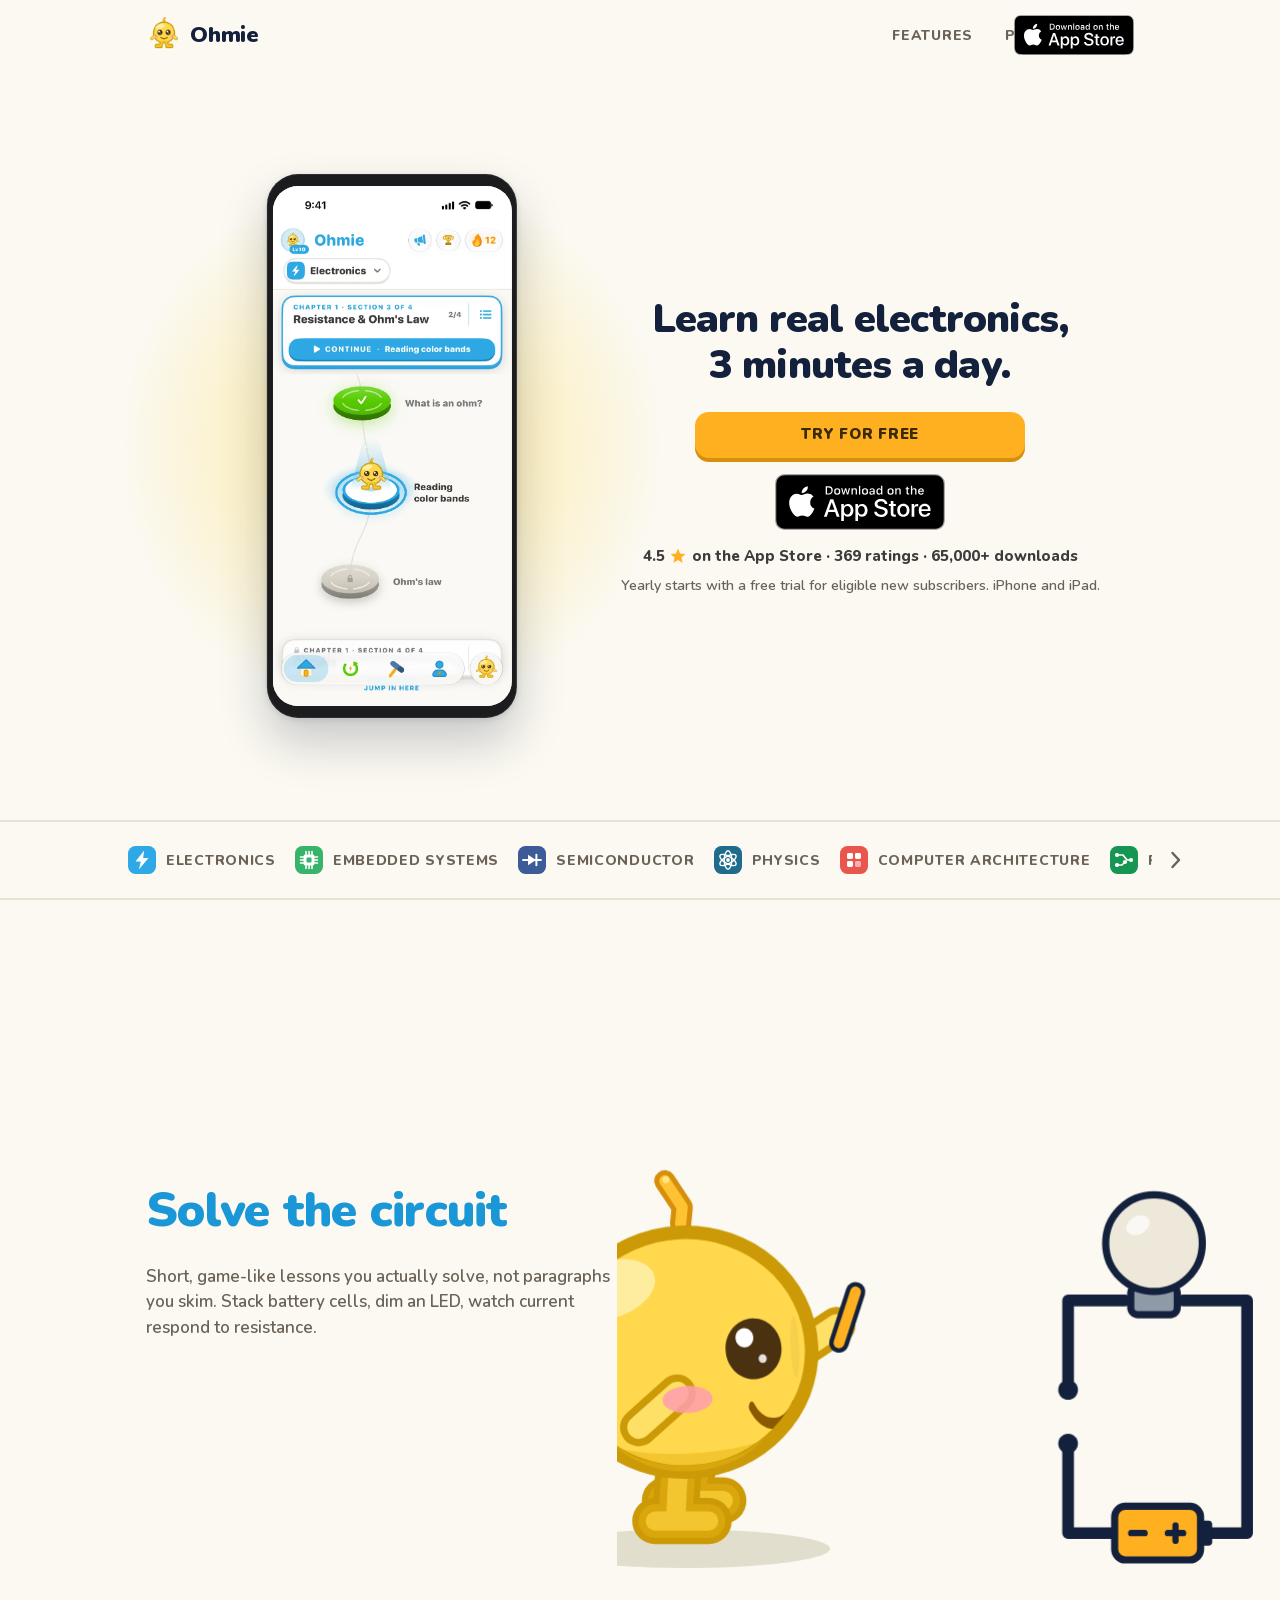
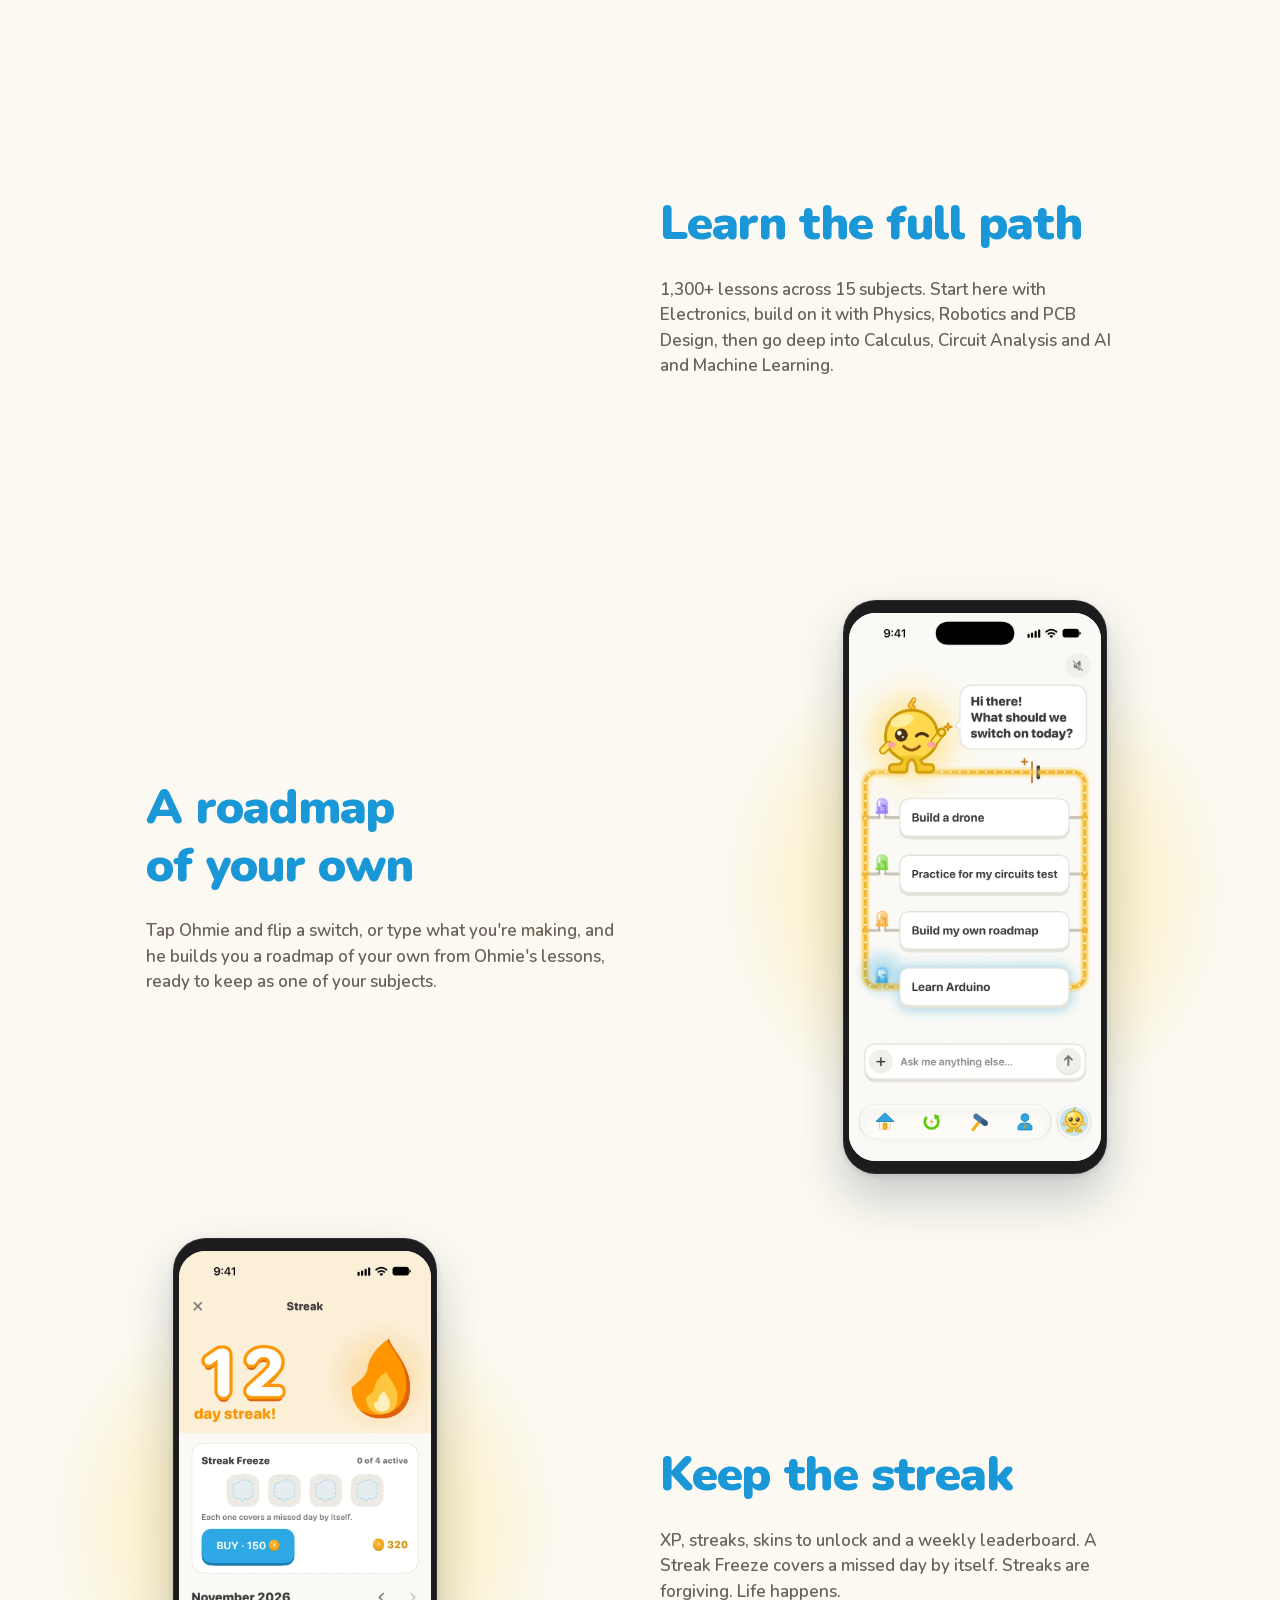
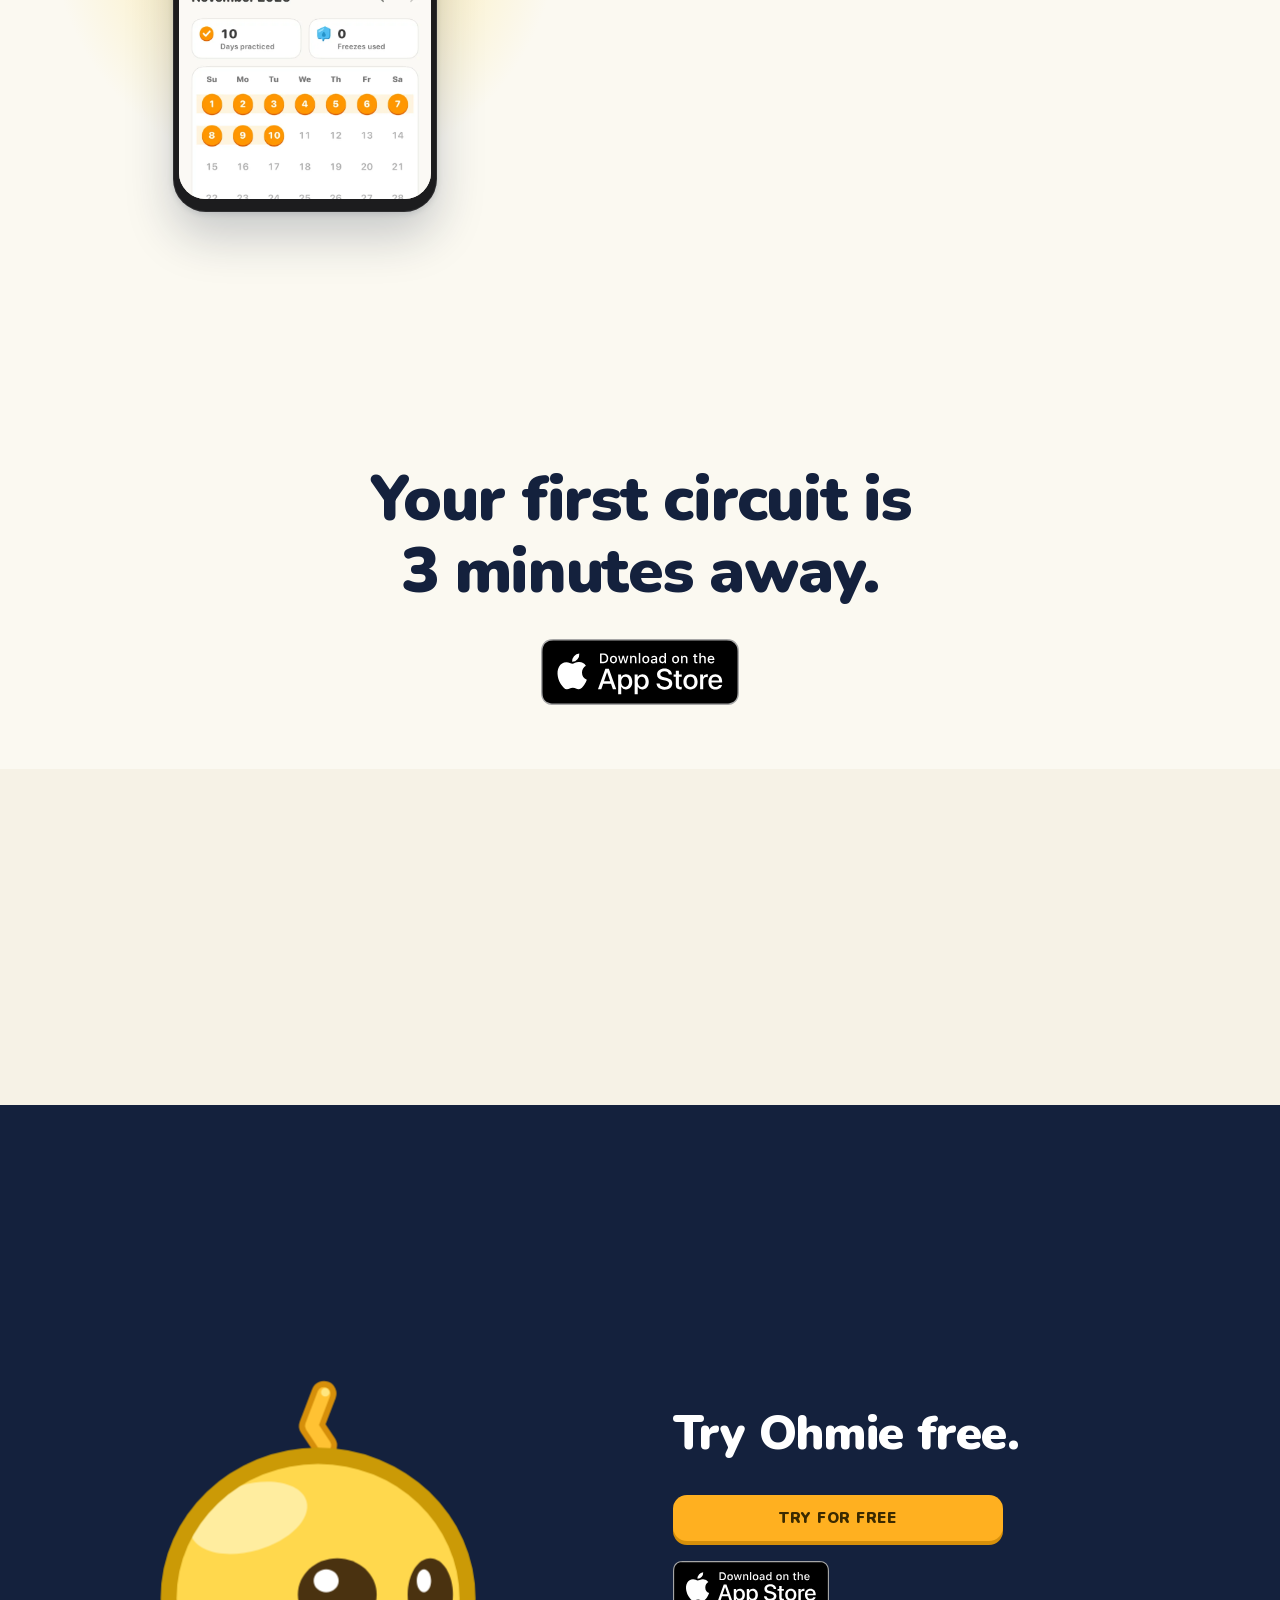
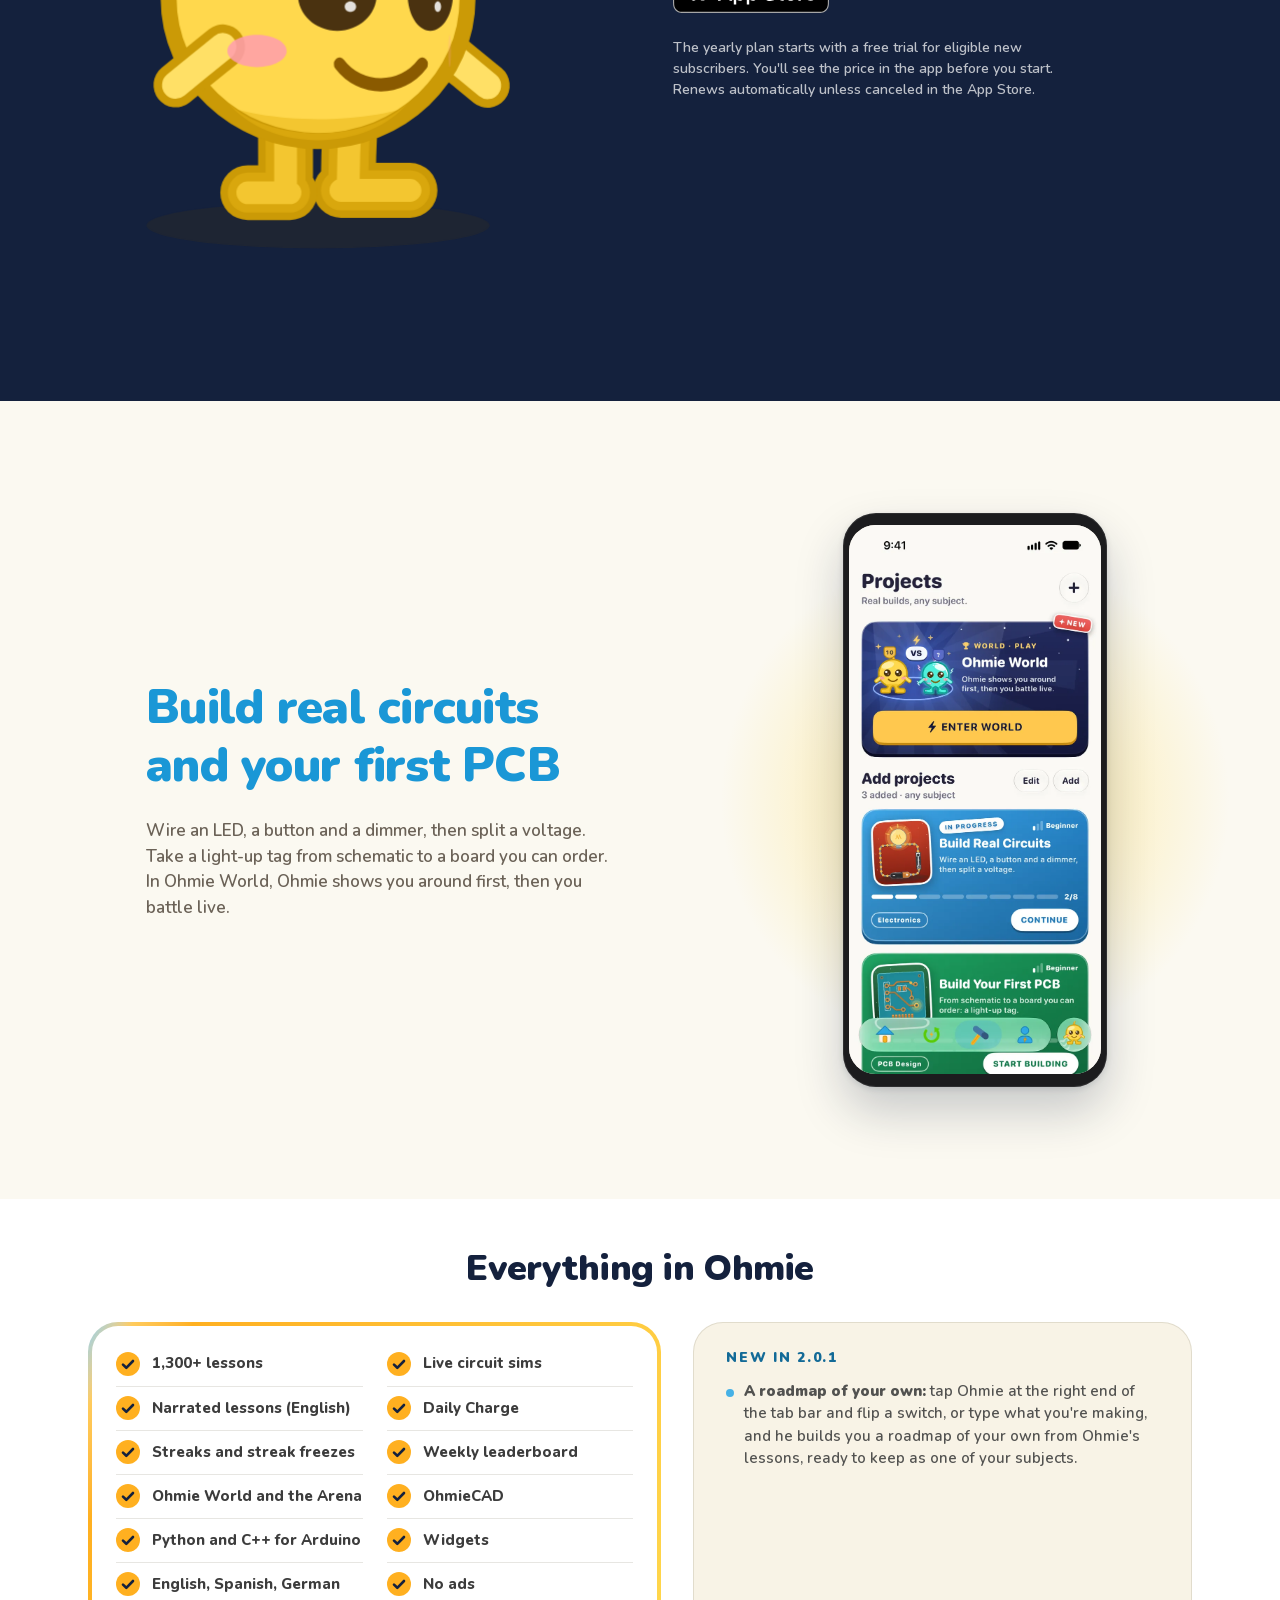
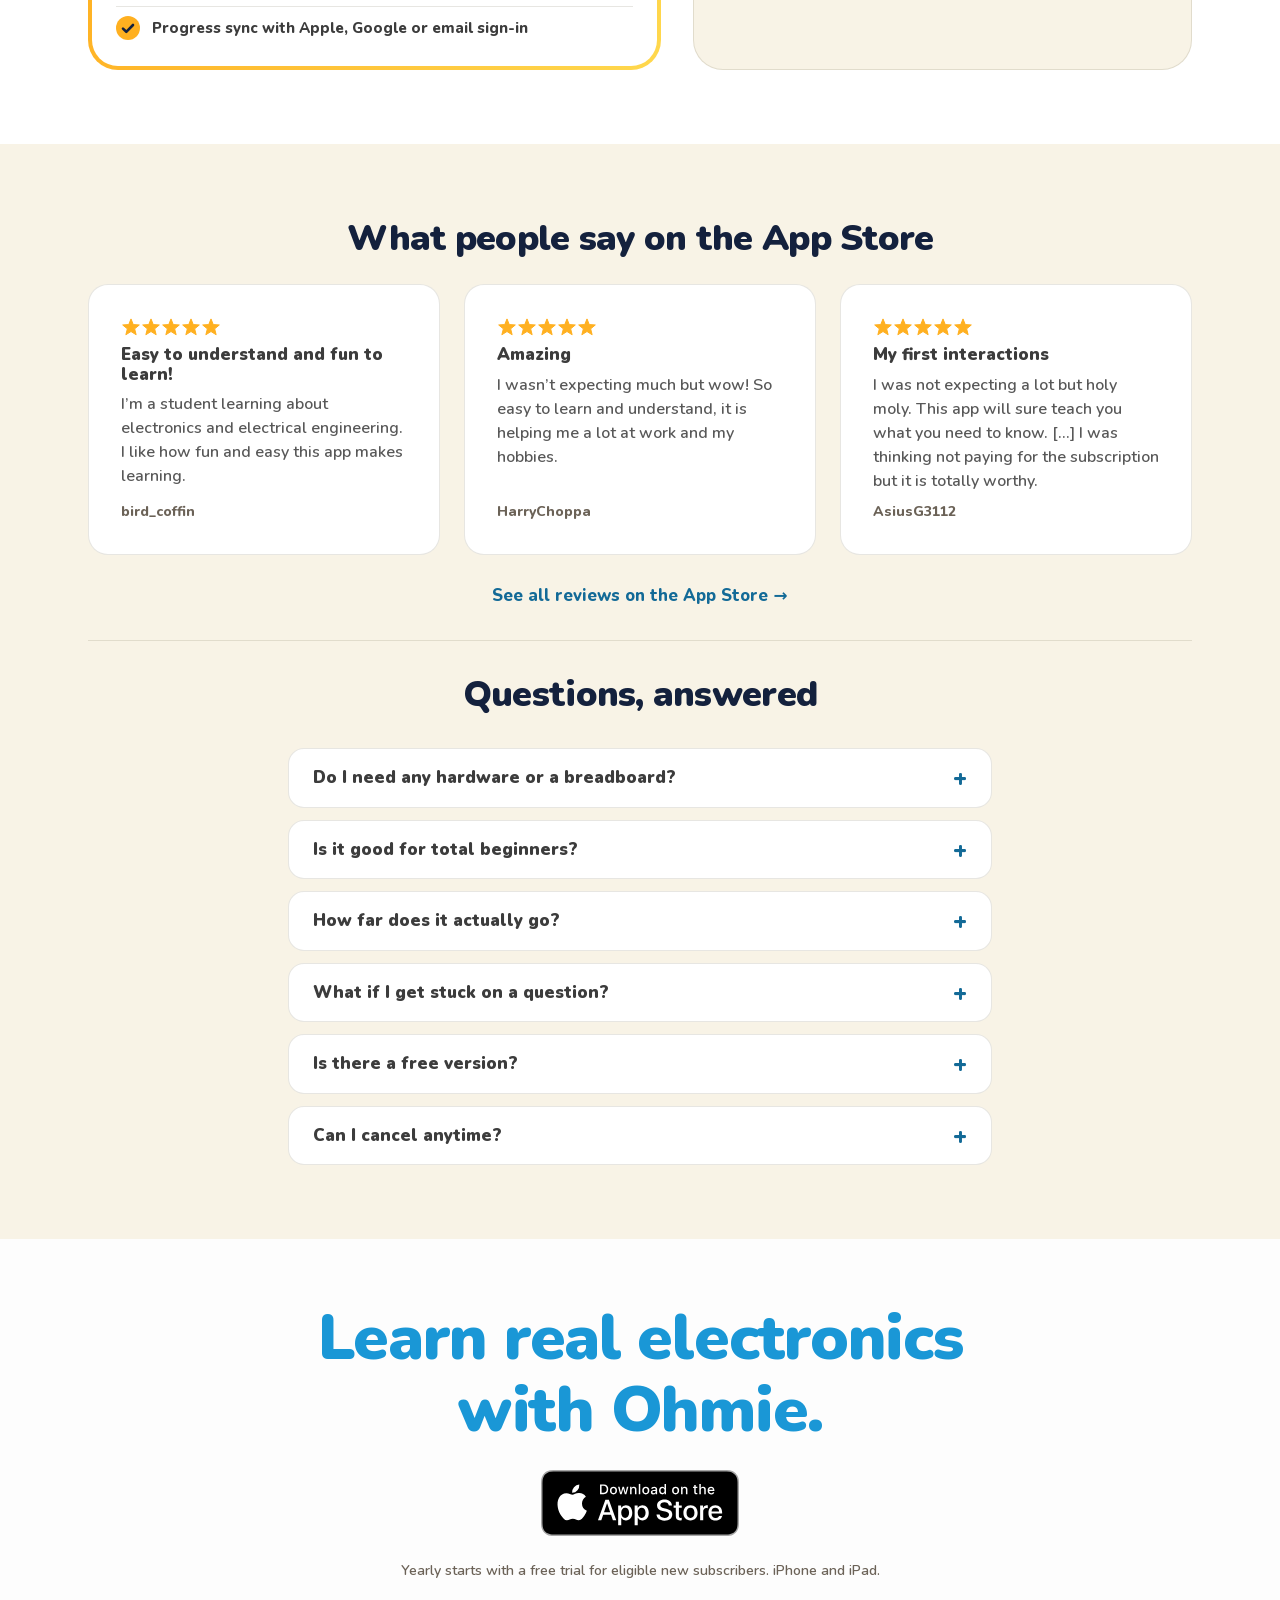
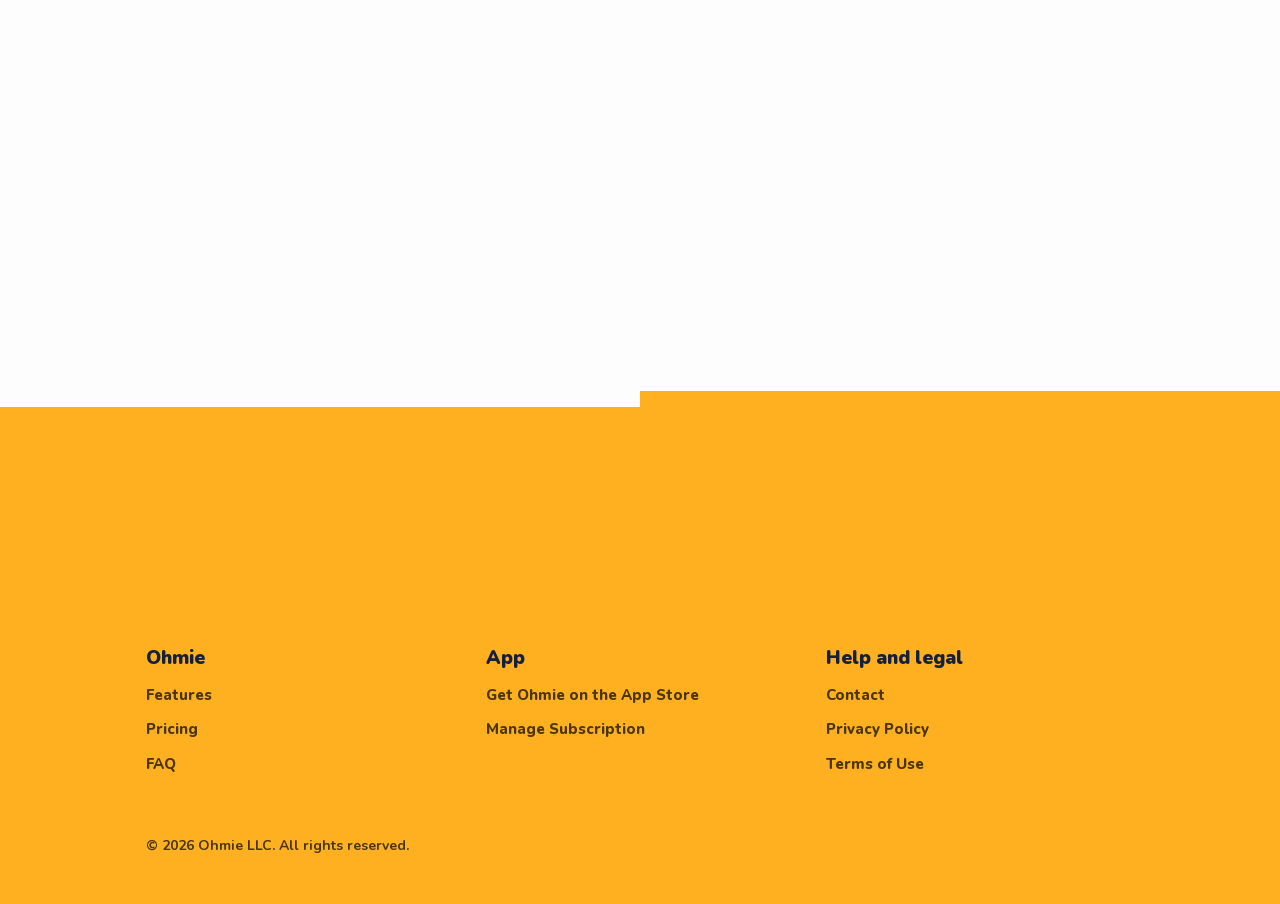
==== commit 0336b193: "ohmie.io: the home page rebuilt for Ohmie 2.0.1, with Ohmie's own scenes One screen for the hero (Oh" ====
--- a/index.html
+++ b/index.html
@@ -4,7 +4,7 @@
   <meta charset="UTF-8">
   <meta name="viewport" content="width=device-width, initial-scale=1.0">
   <meta name="theme-color" content="#FBF9F1">
-  <script>document.documentElement.classList.add('js');</script>
+  <script>(function (d) { d.classList.add('js'); if (window.matchMedia && !matchMedia('(prefers-reduced-motion: reduce)').matches && 'IntersectionObserver' in window) d.classList.add('scenes'); })(document.documentElement);</script>
   <title>Ohmie — Learn Real Electronics</title>
   <meta name="description" content="Ohmie teaches electronics the way you'd learn a language: short, game-like lessons you actually solve. Live circuit sims, real problems, your first circuit — 3 minutes a day.">
 
@@ -30,12 +30,12 @@
   <link rel="icon" type="image/png" href="assets/favicon.png?v=20261105">
   <link rel="apple-touch-icon" href="assets/apple-touch-icon.png?v=20261105">
 
-  <!-- hero capture: the 1.5.9 home screen (main 798ebc2bc, captured 2026-10-09) -->
-  <link rel="preload" as="image" href="assets/cap-03-home-circuits-2x.webp" fetchpriority="high">
+  <!-- hero capture: the 2.0.1 home screen -->
+  <link rel="preload" as="image" href="assets/cap-01-home-201-2x.webp" fetchpriority="high">
 
   <link rel="preload" as="font" type="font/woff2" href="assets/fonts/nunito-latin-var.woff2" crossorigin>
 
-  <link rel="stylesheet" href="styles.css?v=20261107">
+  <link rel="stylesheet" href="styles.css?v=20261111d">
 
   <!-- PostHog analytics — cookieless: memory-only persistence (no cookies or
        localStorage), no autocapture, no session recording. Pageviews, pageleaves,
@@ -53,12 +53,12 @@
     });
   </script>
 </head>
-<body id="top">
-<!-- Shared icon art: the amber check disc (navy tick) for the feature column and one amber star, used wherever a rating shows (role="img" on each use, so amber is never text) -->
-<svg style="position:absolute;width:0;height:0;overflow:hidden" aria-hidden="true" focusable="false" width="0" height="0"><defs><symbol id="chk" viewBox="0 0 24 24"><circle cx="12" cy="12" r="12" fill="#FFB020"/><path d="M7 12.6l3.3 3.2L17 9" fill="none" stroke="#14213D" stroke-width="2.6" stroke-linecap="round" stroke-linejoin="round"/></symbol><symbol id="star" viewBox="0 0 24 24"><path d="M12 2.3L14.7 9.08L21.99 9.56L16.37 14.22L18.17 21.29L12 17.4L5.83 21.29L7.63 14.22L2.01 9.56L9.3 9.08Z" fill="#FFB020" stroke="#FFB020" stroke-width="1.2" stroke-linejoin="round"/></symbol></defs></svg>
-
-<!-- ============ 0. NAV ============ -->
-<header class="site-header">
+<body id="top" class="home">
+<!-- Shared icon art: the amber check disc (navy tick) for the feature column, one amber star, used wherever a rating shows (role="img" on each use, so amber is never text), and a tile for each of the app's fifteen subjects, drawn for this page in the subject's own colour -->
+<svg style="position:absolute;width:0;height:0;overflow:hidden" aria-hidden="true" focusable="false" width="0" height="0"><defs><symbol id="chk" viewBox="0 0 24 24"><circle cx="12" cy="12" r="12" fill="#FFB020"/><path d="M7 12.6l3.3 3.2L17 9" fill="none" stroke="#14213D" stroke-width="2.6" stroke-linecap="round" stroke-linejoin="round"/></symbol><symbol id="star" viewBox="0 0 24 24"><path d="M12 2.3L14.7 9.08L21.99 9.56L16.37 14.22L18.17 21.29L12 17.4L5.83 21.29L7.63 14.22L2.01 9.56L9.3 9.08Z" fill="#FFB020" stroke="#FFB020" stroke-width="1.2" stroke-linejoin="round"/></symbol><symbol id="sub-electronics" viewBox="0 0 28 28"><rect width="28" height="28" rx="7.5" fill="#2EA8E6"/><path d="M16.2 4.5 7.5 15.4h5.2l-1.8 8.1 9.6-11.6h-5.4z" fill="#fff"/></symbol><symbol id="sub-embedded" viewBox="0 0 28 28"><rect width="28" height="28" rx="7.5" fill="#37B36B"/><rect x="8.5" y="8.5" width="11" height="11" rx="2" fill="#fff"/><rect x="11.5" y="11.5" width="5" height="5" rx="1" fill="#37B36B"/><path d="M11 5.5v3M14 5.5v3M17 5.5v3M11 19.5v3M14 19.5v3M17 19.5v3M5.5 11h3M5.5 14h3M5.5 17h3M19.5 11h3M19.5 14h3M19.5 17h3" stroke="#fff" stroke-width="1.6" stroke-linecap="round"/></symbol><symbol id="sub-semiconductor" viewBox="0 0 28 28"><rect width="28" height="28" rx="7.5" fill="#3D5A99"/><path d="M5 14h18" stroke="#fff" stroke-width="1.8" stroke-linecap="round"/><path d="M10 8.8v10.4l8-5.2z" fill="#fff"/><path d="M18.4 8.8v10.4" stroke="#fff" stroke-width="2" stroke-linecap="round"/></symbol><symbol id="sub-physics" viewBox="0 0 28 28"><rect width="28" height="28" rx="7.5" fill="#1E6B8C"/><g fill="none" stroke="#fff" stroke-width="1.4"><ellipse cx="14" cy="14" rx="9.2" ry="3.7" transform="rotate(-30 14 14)"/><ellipse cx="14" cy="14" rx="9.2" ry="3.7" transform="rotate(30 14 14)"/><ellipse cx="14" cy="14" rx="3.7" ry="9.2"/></g><circle cx="14" cy="14" r="1.9" fill="#fff"/></symbol><symbol id="sub-architecture" viewBox="0 0 28 28"><rect width="28" height="28" rx="7.5" fill="#E8564E"/><g fill="#fff"><rect x="7" y="7" width="6" height="6" rx="1.4"/><rect x="15" y="7" width="6" height="6" rx="1.4"/><rect x="7" y="15" width="6" height="6" rx="1.4"/><rect x="15" y="15" width="6" height="6" rx="1.4" opacity=".55"/></g></symbol><symbol id="sub-pcb" viewBox="0 0 28 28"><rect width="28" height="28" rx="7.5" fill="#179653"/><path d="M7 9h6l4 5h4M7 19h5l2.5-2.5" fill="none" stroke="#fff" stroke-width="1.7" stroke-linecap="round" stroke-linejoin="round"/><g fill="#fff"><circle cx="7" cy="9" r="2.1"/><circle cx="21" cy="14" r="2.1"/><circle cx="7" cy="19" r="2.1"/><circle cx="15" cy="16" r="2.1"/></g></symbol><symbol id="sub-programming" viewBox="0 0 28 28"><rect width="28" height="28" rx="7.5" fill="#3776AB"/><path d="M11 9l-5 5 5 5M17 9l5 5-5 5" fill="none" stroke="#fff" stroke-width="2" stroke-linecap="round" stroke-linejoin="round"/><path d="M15.4 7.5l-2.8 13" stroke="#fff" stroke-width="1.8" stroke-linecap="round"/></symbol><symbol id="sub-cpp" viewBox="0 0 28 28"><rect width="28" height="28" rx="7.5" fill="#5E6AD2"/><path d="M12.2 10.3a4.7 4.7 0 1 0 0 7.4" fill="none" stroke="#fff" stroke-width="2.2" stroke-linecap="round"/><path d="M14.6 14h4M16.6 12v4M19.8 14h4M21.8 12v4" stroke="#fff" stroke-width="1.6" stroke-linecap="round"/></symbol><symbol id="sub-robotics" viewBox="0 0 28 28"><rect width="28" height="28" rx="7.5" fill="#FF9600"/><rect x="7" y="10" width="14" height="10.5" rx="3" fill="#fff"/><circle cx="11.3" cy="15" r="1.7" fill="#FF9600"/><circle cx="16.7" cy="15" r="1.7" fill="#FF9600"/><path d="M14 10V6.8M5 14v3M23 14v3" stroke="#fff" stroke-width="1.8" stroke-linecap="round"/><circle cx="14" cy="6" r="1.6" fill="#fff"/></symbol><symbol id="sub-calculus" viewBox="0 0 28 28"><rect width="28" height="28" rx="7.5" fill="#7A4E9E"/><path d="M18.5 6.6c-2.4-.9-3.9.3-4.1 2.9l-.8 9c-.2 2.6-1.7 3.8-4.1 2.9" fill="none" stroke="#fff" stroke-width="2.2" stroke-linecap="round"/></symbol><symbol id="sub-ai" viewBox="0 0 28 28"><rect width="28" height="28" rx="7.5" fill="#5B4BC2"/><path d="M8 8l12 3.5M8 8l12 9.5M8 14l12-2.5M8 14l12 3.5M8 20l12-8.5M8 20l12-2.5" stroke="#fff" stroke-width="1" opacity=".7"/><g fill="#fff"><circle cx="8" cy="8" r="2.2"/><circle cx="8" cy="14" r="2.2"/><circle cx="8" cy="20" r="2.2"/><circle cx="20" cy="11.5" r="2.2"/><circle cx="20" cy="17.5" r="2.2"/></g></symbol><symbol id="sub-circuits" viewBox="0 0 28 28"><rect width="28" height="28" rx="7.5" fill="#2E4A5A"/><path d="M4.5 14h4l1.4-3.6 2.8 7.2 2.8-7.2 2.8 7.2 1.4-3.6h3.8" fill="none" stroke="#fff" stroke-width="1.9" stroke-linecap="round" stroke-linejoin="round"/></symbol><symbol id="sub-analog" viewBox="0 0 28 28"><rect width="28" height="28" rx="7.5" fill="#8C3B4A"/><path d="M4.5 14c2.4-8.6 5.6-8.6 9.5 0s7.1 8.6 9.5 0" fill="none" stroke="#fff" stroke-width="2.1" stroke-linecap="round"/></symbol><symbol id="sub-power" viewBox="0 0 28 28"><rect width="28" height="28" rx="7.5" fill="#A82A2A"/><rect x="5" y="9.5" width="16" height="9" rx="2.2" fill="none" stroke="#fff" stroke-width="1.8"/><path d="M23 12.4v3.2" stroke="#fff" stroke-width="2" stroke-linecap="round"/><path d="M13.9 11.2l-2.6 3.2h2.9l-1 2.6 2.9-3.4h-2.9z" fill="#fff"/></symbol><symbol id="sub-logic" viewBox="0 0 28 28"><rect width="28" height="28" rx="7.5" fill="#5B6CC9"/><path d="M9.5 8h4.5a6 6 0 0 1 0 12H9.5z" fill="#fff"/><path d="M5 11h4.5M5 17h4.5M20 14h3.5" stroke="#fff" stroke-width="1.8" stroke-linecap="round"/></symbol><!-- lifts the reading clip's cream to the page's cream --><filter id="standin-cream" color-interpolation-filters="sRGB"><feColorMatrix type="matrix" values="1 0 0 0 0.0118  0 1 0 0 0  0 0 1 0 0.0118  0 0 0 1 0"/></filter></defs></svg>
+
+<!-- ============ 0. HEADER: the badge joins it once the hero's own button has scrolled away ============ -->
+<header class="site-header" id="siteHeader">
   <div class="header-inner">
     <a class="brand" href="#top" aria-label="Ohmie home">
       <img src="assets/ohmie-happy.webp" alt="" class="brand-mark" width="36" height="36" decoding="async">
@@ -66,12 +66,11 @@
     </a>
     <nav class="site-nav" aria-label="Primary">
       <a href="#features">Features</a>
-      <a href="#subjects">Subjects</a>
       <a href="#pricing">Pricing</a>
       <a href="#faq">FAQ</a>
     </nav>
     <div class="header-cta">
-      <a class="store-badge" href="https://apps.apple.com/us/app/ohmie-learn-electronics/id6779694265" data-placement="header" aria-label="Download Ohmie on the App Store">
+      <a class="store-badge header-cta-auto" id="headerCta" href="https://apps.apple.com/us/app/ohmie-learn-electronics/id6779694265" data-placement="header" aria-label="Download Ohmie on the App Store">
         <img src="assets/app-store-badge.svg" alt="" width="120" height="40">
       </a>
     </div>
@@ -80,291 +79,191 @@
 
 <main>
 
-<!-- ============ 1. HERO ============ -->
+<!-- ============ 1. HERO: Ohmie and the phone, the headline, the two buttons. One screen. ============ -->
 <section class="hero">
   <div class="hero-grid wrap">
+    <div class="hero-visual">
+      <div class="glow" aria-hidden="true"></div>
+      <div class="phone-wrap">
+        <div class="phone">
+          <img src="assets/cap-01-home-201-2x.webp" alt="Home: the Electronics course, Chapter 1 Section 3 of 4, Resistance &amp; Ohm's Law, a Continue button for Reading color bands, and the lesson path with Ohmie standing on the current lesson" width="720" height="1565" fetchpriority="high" decoding="async">
+        </div>
+        <img src="assets/ohmie-happy.webp" alt="" class="hero-mascot" id="heroMascotImg" width="150" height="145" decoding="async">
+        <div class="scene scene-hero" data-artboard="Ohmie Hero" data-machine="Scene" data-start="load" data-hide="#heroMascotImg" aria-hidden="true"><canvas></canvas></div>
+      </div>
+    </div>
+
     <div class="hero-copy">
-      <div class="proof-pill">
-        <span>4.5 <svg class="star" role="img" aria-label="out of 5 stars" width="16" height="16"><use href="#star"/></svg> on the App Store · 343 ratings · 65,000+ downloads</span>
-      </div>
-      <h1>Learn real electronics,<br><span class="blue">3&nbsp;minutes a day.</span></h1>
-      <p class="hero-sub">Short lessons you solve by hand, with circuits that actually respond.</p>
+      <h1>Learn real electronics, <span class="nowrap">3&nbsp;minutes a day.</span></h1>
       <div class="hero-cta" id="heroCta">
         <a class="btn btn-amber" href="https://apps.apple.com/us/app/ohmie-learn-electronics/id6779694265" data-placement="hero">Try for free</a>
-        <a class="store-badge store-badge-lg" href="https://apps.apple.com/us/app/ohmie-learn-electronics/id6779694265" data-placement="hero_badge" aria-label="Download Ohmie on the App Store">
+        <a class="store-badge store-badge-xl" href="https://apps.apple.com/us/app/ohmie-learn-electronics/id6779694265" data-placement="hero_badge" aria-label="Download Ohmie on the App Store">
           <img src="assets/app-store-badge.svg" alt="" width="120" height="40">
         </a>
       </div>
-      <p class="fine-print"><span data-price="yearly">Free for 7 days.</span> <span class="nowrap">iPhone and iPad.</span></p>
-    </div>
-
-    <div class="hero-visual">
-      <div class="hero-glow" aria-hidden="true"></div>
-      <div class="phone-wrap">
-        <div class="phone">
-          <img src="assets/cap-03-home-circuits-2x.webp" alt="Home: Section 1 of 4, Charge &amp; Electrons, today's three quests, and the Enter the Arena card" width="720" height="1565" fetchpriority="high" decoding="async">
-        </div>
-      </div>
-      <img src="assets/ohmie-happy.webp" alt="" class="hero-mascot" id="heroMascotImg" width="150" height="145" decoding="async">
-      <div class="hero-mascot-rive" id="heroMascotRive" hidden aria-hidden="true" title="Tap Ohmie!"><canvas width="336" height="397"></canvas></div>
-    </div>
-  </div>
-</section>
-
-<!-- ============ 2. PROOF STRIP ============ -->
-<section class="proof">
+      <p class="hero-proof"><span class="nowrap">4.5 <svg class="star" role="img" aria-label="out of 5 stars" width="16" height="16"><use href="#star"/></svg> on the App Store · 369 ratings</span><span class="hero-proof-dot"> · </span><span class="nowrap">65,000+ downloads</span></p>
+      <p class="fine-print"><span data-price="yearly">Yearly starts with a free trial for eligible new subscribers.</span> <span class="nowrap">iPhone and iPad.</span></p>
+    </div>
+  </div>
+</section>
+
+<!-- ============ 2. SUBJECTS STRIP (wide screens): the app's fifteen subjects, in its own order ============ -->
+<div class="strip">
+  <div class="strip-inner">
+  <ul class="strip-list" aria-label="Subjects in Ohmie">
+    <li><svg class="strip-ico" aria-hidden="true" focusable="false"><use href="#sub-electronics"/></svg>Electronics</li>
+    <li><svg class="strip-ico" aria-hidden="true" focusable="false"><use href="#sub-embedded"/></svg>Embedded Systems</li>
+    <li><svg class="strip-ico" aria-hidden="true" focusable="false"><use href="#sub-semiconductor"/></svg>Semiconductor</li>
+    <li><svg class="strip-ico" aria-hidden="true" focusable="false"><use href="#sub-physics"/></svg>Physics</li>
+    <li><svg class="strip-ico" aria-hidden="true" focusable="false"><use href="#sub-architecture"/></svg>Computer Architecture</li>
+    <li><svg class="strip-ico" aria-hidden="true" focusable="false"><use href="#sub-pcb"/></svg>PCB Design</li>
+    <li><svg class="strip-ico" aria-hidden="true" focusable="false"><use href="#sub-programming"/></svg>Programming</li>
+    <li><svg class="strip-ico" aria-hidden="true" focusable="false"><use href="#sub-cpp"/></svg>C++</li>
+    <li><svg class="strip-ico" aria-hidden="true" focusable="false"><use href="#sub-robotics"/></svg>Robotics</li>
+    <li><svg class="strip-ico" aria-hidden="true" focusable="false"><use href="#sub-calculus"/></svg>Calculus</li>
+    <li><svg class="strip-ico" aria-hidden="true" focusable="false"><use href="#sub-ai"/></svg>AI and Machine Learning</li>
+    <li><svg class="strip-ico" aria-hidden="true" focusable="false"><use href="#sub-circuits"/></svg>Circuit Analysis</li>
+    <li><svg class="strip-ico" aria-hidden="true" focusable="false"><use href="#sub-analog"/></svg>Analog Electronics</li>
+    <li><svg class="strip-ico" aria-hidden="true" focusable="false"><use href="#sub-power"/></svg>Power Electronics</li>
+    <li><svg class="strip-ico" aria-hidden="true" focusable="false"><use href="#sub-logic"/></svg>Digital Logic</li>
+  </ul>
+  </div>
+</div>
+
+<!-- The sky: a pale tint behind the rows and the walk that fades in as the walk arrives (script.js block 4). -->
+<div class="sky-field">
+<div class="sky" aria-hidden="true"></div>
+
+<!-- ============ 3. ROWS: one idea each, a few words beside big art, sides alternating ============ -->
+<span id="how"></span>
+<section class="rows" id="features">
   <div class="wrap">
-    <div class="proof-row">
-      <div class="proof-stat">
-        <p class="proof-num">4.5 <svg class="star" role="img" aria-label="out of 5 stars" width="20" height="20"><use href="#star"/></svg></p>
-        <p class="proof-label">343 ratings</p>
-        <p class="proof-date">US App Store, Nov 7, 2026</p>
-      </div>
-      <div class="proof-stat">
-        <p class="proof-num">65,000+</p>
-        <p class="proof-label">downloads</p>
-      </div>
-      <div class="proof-stat">
-        <p class="proof-num">690+</p>
-        <p class="proof-label">lessons · 6 subjects</p>
-      </div>
-      <div class="proof-stat">
-        <p class="proof-num">Rated 4+</p>
-        <p class="proof-label">iPhone and iPad</p>
-      </div>
-      <blockquote class="proof-quote">
-        <p><span class="ell">[...]</span> It’s the definitive electronics app in my opinion. <span class="ell">[...]</span></p>
-        <cite><svg class="stars" role="img" aria-label="5 out of 5 stars" viewBox="0 0 120 24" width="80" height="16"><use href="#star" width="24" height="24"/><use href="#star" x="24" width="24" height="24"/><use href="#star" x="48" width="24" height="24"/><use href="#star" x="72" width="24" height="24"/><use href="#star" x="96" width="24" height="24"/></svg><span>Jsjdixhbsgdjdb, App Store</span></cite>
-      </blockquote>
-    </div>
-  </div>
-</section>
-
-<!-- ============ 3. HOW OHMIE WORKS: tab list + phone ============ -->
-<span id="how"></span>
-<section class="how" id="features">
+    <article class="row">
+      <div class="row-copy">
+        <h2>Solve the circuit</h2>
+        <p>Short, game-like lessons you actually solve, not paragraphs you skim. Stack battery cells, dim an LED, watch current respond to resistance.</p>
+      </div>
+      <div class="row-art">
+        <div class="scene scene-grow" data-artboard="Ohmie Fixes It" data-machine="Scene" data-start="view">
+          <img src="assets/scene-fixes.webp" alt="Ohmie points at a simple circuit he has just fixed: a battery, a resistor and a lamp that is lit" width="1200" height="1200" loading="lazy" decoding="async">
+          <canvas aria-hidden="true"></canvas>
+        </div>
+      </div>
+    </article>
+
+    <span id="subjects"></span><span id="curriculum"></span>
+    <article class="row row-flip">
+      <div class="row-copy">
+        <h2>Learn the full path</h2>
+        <p>1,300+ lessons across 15 subjects. Start here with Electronics, build on it with Physics, Robotics and PCB Design, then go deep into Calculus, Circuit Analysis and AI and Machine Learning.</p>
+      </div>
+      <div class="row-art">
+        <div class="scene scene-grow" data-artboard="Ohmie Reads Tinker" data-machine="Scene" data-start="view">
+          <img src="assets/standin/reads.webp?v=2" alt="Ohmie sits on a stack of books, feet hanging under the book he is reading, a lightning bolt on its cover" width="720" height="720" loading="lazy" decoding="async">
+          <!-- a clip stands in until the Rive file holds this scene -->
+          <video data-standin data-loop-from="2.4" muted playsinline preload="none" disablepictureinpicture disableremoteplayback aria-hidden="true" width="720" height="720"><source src="assets/standin/reads.mp4?v=2" type="video/mp4"></video>
+          <canvas aria-hidden="true"></canvas>
+        </div>
+      </div>
+    </article>
+
+    <article class="row">
+      <div class="row-copy">
+        <h2>A roadmap of your own</h2>
+        <p>Tap Ohmie and flip a switch, or type what you're making, and he builds you a roadmap of your own from Ohmie's lessons, ready to keep as one of your subjects.</p>
+      </div>
+      <div class="row-art row-art-phone">
+        <div class="glow" aria-hidden="true"></div>
+        <div class="phone-wrap">
+          <div class="phone"><img src="assets/cap-201-builder-2x.webp" alt="Ohmie's tab: Hi there! What should we switch on today? Four switches on a circuit, Build a drone, Practice for my circuits test, Build my own roadmap and Learn Arduino, over a field that says Ask me anything else" width="720" height="1565" loading="lazy" decoding="async"></div>
+        </div>
+      </div>
+    </article>
+
+    <article class="row row-flip">
+      <div class="row-copy">
+        <h2>Keep the streak</h2>
+        <p>XP, streaks, skins to unlock and a weekly leaderboard. A Streak Freeze covers a missed day by itself. Streaks are forgiving. Life happens.</p>
+      </div>
+      <div class="row-art row-art-phone">
+        <div class="glow" aria-hidden="true"></div>
+        <div class="phone-wrap">
+          <div class="phone"><img src="assets/cap-201-streak-2x.webp" alt="The Streak page: a 12 day streak, four Streak Freeze slots, and November with ten days practiced" width="720" height="1565" loading="lazy" decoding="async"></div>
+        </div>
+      </div>
+    </article>
+  </div>
+</section>
+
+<!-- ============ 4. THE WALK: a big line, the badge, and Ohmie walking as the page scrolls ============ -->
+<section class="journey" id="journey">
+  <div class="wrap journey-head">
+    <h2>Your first circuit is 3&nbsp;minutes away.</h2>
+    <a class="store-badge store-badge-xl" href="https://apps.apple.com/us/app/ohmie-learn-electronics/id6779694265" data-placement="band" aria-label="Download Ohmie on the App Store">
+      <img src="assets/app-store-badge.svg" alt="" width="120" height="40">
+    </a>
+  </div>
+  <div class="journey-scene" aria-hidden="true">
+    <div class="scene scene-wide" data-artboard="Ohmie Walks" data-start="scroll" data-scrub="Scrub" data-loop="Loop">
+      <img src="assets/standin/walks.webp" alt="" width="1220" height="320" loading="lazy" decoding="async">
+      <!-- a clip stands in until the Rive file holds this scene -->
+      <video data-standin data-scrub-end="8" muted playsinline preload="none" disablepictureinpicture disableremoteplayback width="1220" height="320"><source src="assets/standin/walks.mp4" type="video/mp4"></video>
+      <canvas></canvas>
+    </div>
+  </div>
+</section>
+</div>
+
+<!-- ============ 5. THE OFFER: a navy band, Ohmie on one side, the button on the other ============ -->
+<section class="pricing" id="pricing">
+  <!-- No prices and no trial length are printed on the page; spots that could hold one carry data-price as a marker. -->
+  <div class="wrap plans" id="plans">
+    <div class="plan-art">
+      <div class="scene scene-grow" data-artboard="Ohmie Turn and Idle" data-replay="Turn" data-start="view">
+        <img src="assets/scene-turn.webp" alt="Ohmie, smiling" width="1200" height="1200" loading="lazy" decoding="async">
+        <canvas aria-hidden="true"></canvas>
+      </div>
+    </div>
+    <div class="plan-copy">
+      <h2 data-price="yearly">Try Ohmie free.</h2>
+      <div class="plan-cta">
+        <a class="btn btn-amber" id="planBtn" href="https://apps.apple.com/us/app/ohmie-learn-electronics/id6779694265" data-placement="pricing">Try for free</a>
+        <a class="store-badge store-badge-lg" id="planBadge" href="https://apps.apple.com/us/app/ohmie-learn-electronics/id6779694265" data-placement="pricing" aria-label="Download Ohmie on the App Store">
+          <img src="assets/app-store-badge.svg" alt="" width="120" height="40">
+        </a>
+      </div>
+      <p class="plan-fine" data-price="yearly">The yearly plan starts with a free trial for eligible new subscribers. You'll see the price in the app before you start. Renews automatically unless canceled in the App Store.</p>
+    </div>
+  </div>
+</section>
+
+<!-- ============ 6. ONE MORE ROW: projects ============ -->
+<section class="rows rows-after">
   <div class="wrap">
-    <h2>How Ohmie works</h2>
-    <div class="how-grid">
-      <div class="how-tabs" role="tablist" aria-label="How Ohmie works" aria-orientation="vertical">
-        <button class="how-tab" role="tab" id="tab-solve" aria-controls="panel-solve" aria-selected="true">
-          <svg class="ico" viewBox="0 0 24 24" aria-hidden="true" focusable="false"><defs><linearGradient id="g1" x1="0" y1="0" x2="1" y2="1"><stop offset="0" stop-color="#2EA8E6"/><stop offset="0.36" stop-color="#2EA8E6"/><stop offset="0.52" stop-color="#FFB020"/><stop offset="1" stop-color="#FFD84D"/></linearGradient></defs><path d="M12 1.5a7 7 0 0 0-4 12.8V16a1 1 0 0 0 1 1h6a1 1 0 0 0 1-1v-1.7A7 7 0 0 0 12 1.5z" fill="url(#g1)"/><rect x="9" y="18.5" width="6" height="2.2" rx="1.1" fill="#136A97"/><path d="M10.3 22.5h3.4" stroke="#136A97" stroke-width="1.6" stroke-linecap="round"/><path d="M12 6v3.5l2 1.5" fill="none" stroke="#fff" stroke-width="1.6" stroke-linecap="round" stroke-linejoin="round"/></svg>
-          <span class="how-label">Solve the circuit</span>
-          <span class="how-sent">Tap the break in the loop. Fix the fault. Watch the lamp light up — on a circuit that actually responds.</span>
-        </button>
-        <button class="how-tab" role="tab" id="tab-ask" aria-controls="panel-ask" aria-selected="false" tabindex="-1">
-          <svg class="ico" viewBox="0 0 24 24" aria-hidden="true" focusable="false"><defs><linearGradient id="g2" x1="0" y1="0" x2="1" y2="1"><stop offset="0" stop-color="#2EA8E6"/><stop offset="0.36" stop-color="#2EA8E6"/><stop offset="0.52" stop-color="#FFB020"/><stop offset="1" stop-color="#FFD84D"/></linearGradient></defs><path d="M4 3h16a2.5 2.5 0 0 1 2.5 2.5v9A2.5 2.5 0 0 1 20 17h-7.2L8 21v-4H4a2.5 2.5 0 0 1-2.5-2.5v-9A2.5 2.5 0 0 1 4 3z" fill="url(#g2)"/><path d="M9.6 8.2a2.4 2.4 0 1 1 3.3 2.2c-.6.3-.9.7-.9 1.3v.4" fill="none" stroke="#14213D" stroke-width="1.7" stroke-linecap="round"/><circle cx="12" cy="14.2" r="1.1" fill="#14213D"/></svg>
-          <span class="how-label">Ask Ohmie</span>
-          <span class="how-sent">Every question has a built-in explanation, plus a nudge if you need one, and signed-in subscribers can ask Ohmie follow-up questions right there on the question.</span>
-        </button>
-        <button class="how-tab" role="tab" id="tab-streak" aria-controls="panel-streak" aria-selected="false" tabindex="-1">
-          <svg class="ico" viewBox="0 0 24 24" aria-hidden="true" focusable="false"><defs><linearGradient id="g3" x1="0" y1="1" x2="0.4" y2="0"><stop offset="0" stop-color="#FFB020"/><stop offset="0.44" stop-color="#FFB020"/><stop offset="0.6" stop-color="#2EA8E6"/><stop offset="1" stop-color="#2EA8E6"/></linearGradient></defs><path d="M12.5 1.5c.6 4 5.5 5.6 5.5 11a6 6 0 0 1-12 0c0-2.2 1-3.6 2.3-4.8.1 1.8 1 2.8 2.2 2.8-.3-3.2-1-5.8 2-9z" fill="url(#g3)"/><path d="M12 11.5c1.3 1.6 2.4 2.7 2.4 4.4a2.4 2.4 0 0 1-4.8 0c0-1.7 1.1-2.8 2.4-4.4z" fill="#FFD84D"/></svg>
-          <span class="how-label">Keep the streak</span>
-          <span class="how-sent">Every lesson banks XP and keeps your streak alive. A Daily Charge every day — up to five questions, +15 XP.</span>
-        </button>
-        <button class="how-tab" role="tab" id="tab-arena" aria-controls="panel-arena" aria-selected="false" tabindex="-1">
-          <svg class="ico" viewBox="0 0 24 24" aria-hidden="true" focusable="false"><defs><linearGradient id="g4" x1="0" y1="0" x2="1" y2="1"><stop offset="0" stop-color="#2EA8E6"/><stop offset="0.36" stop-color="#2EA8E6"/><stop offset="0.52" stop-color="#FFB020"/><stop offset="1" stop-color="#FFD84D"/></linearGradient></defs><path d="M6.5 2.5h11v5.2a5.5 5.5 0 0 1-11 0V2.5z" fill="url(#g4)"/><path d="M4 4.5h2.5v2.8A3.2 3.2 0 0 1 4 4.5zM17.5 4.5H20a3.2 3.2 0 0 1-2.5 2.8V4.5z" fill="#2EA8E6"/><rect x="10.3" y="13" width="3.4" height="4" fill="#136A97"/><rect x="6.5" y="17" width="11" height="3.5" rx="1.2" fill="#136A97"/><path d="M12 4.3l.9 1.9 2.1.3-1.5 1.4.4 2.1-1.9-1-1.9 1 .4-2.1-1.5-1.4 2.1-.3z" fill="#fff"/></svg>
-          <span class="how-label">Enter the Arena</span>
-          <span class="how-sent">Quiz-battle Watt, the practice bot — first to five wins. Sign in and challenge another inventor live, 20 seconds a question.</span>
-        </button>
-      </div>
-
-      <div class="how-panels">
-        <div class="how-panel is-active" role="tabpanel" id="panel-solve" aria-labelledby="tab-solve" tabindex="0">
-          <div class="phone-wrap">
-            <div class="phone"><img src="assets/cap-04-lesson0-2x.webp" alt="Lesson one's bench: Break the loop. Anywhere. A battery, a glowing lamp, and four bridges to tap open" width="720" height="1565" decoding="async"></div>
-          </div>
-          <div class="how-card">
-            <h3>You don't watch electronics. You solve it.</h3>
-            <p>Tap the break in the loop. Fix the fault. Watch the lamp light up — on a circuit that actually responds.</p>
-          </div>
-        </div>
-        <div class="how-panel" role="tabpanel" id="panel-ask" aria-labelledby="tab-ask" tabindex="0">
-          <div class="phone-wrap">
-            <div class="phone"><img src="assets/cap-ask-ohmie-2x.webp" alt="The Ask Ohmie sheet over a question about a switch and a bulb: Give me a hint, Explain this concept, and Ask Ohmie anything" width="720" height="1565" loading="lazy" decoding="async"></div>
-          </div>
-          <div class="how-card">
-            <h3>Stuck? Ask Ohmie.</h3>
-            <p>Every question has a built-in explanation, plus a nudge if you need one, and signed-in subscribers can ask Ohmie follow-up questions right there on the question.</p>
-          </div>
-        </div>
-        <div class="how-panel" role="tabpanel" id="panel-streak" aria-labelledby="tab-streak" tabindex="0">
-          <div class="phone-wrap">
-            <div class="phone">
-              <video data-autoplay muted loop playsinline preload="none" poster="assets/chargeup-poster.webp" aria-label="Lesson complete: XP, coins and streak cards count up while Ohmie celebrates" disablepictureinpicture disableremoteplayback width="496" height="1080" style="background-image:url('assets/chargeup-poster.webp')">
-                <source src="assets/chargeup.webm" type="video/webm">
-                <source src="assets/chargeup.mp4" type="video/mp4">
-              </video>
-              <img class="video-fallback" src="assets/chargeup-poster.webp" alt="" width="496" height="1080" loading="lazy">
-            </div>
-          </div>
-          <div class="how-card">
-            <h3>Streaks and levels that make 3&nbsp;minutes stick.</h3>
-            <p>Every lesson banks XP and keeps your streak alive. A Daily Charge every day — up to five questions, +15 XP.</p>
-          </div>
-        </div>
-        <div class="how-panel how-panel-wide" role="tabpanel" id="panel-arena" aria-labelledby="tab-arena" tabindex="0">
-          <div class="phone-wrap phone-wrap-wide">
-            <div class="phone phone-wide"><img src="assets/cap-07-world-town-2x.webp" alt="Copper Town in Ohmie World, played sideways: your inventor at the training hall, the goal Light your first LED at Pip's bench, and the move stick" width="1565" height="720" loading="lazy" decoding="async"></div>
-          </div>
-          <div class="how-card">
-            <h3>Walk into Copper Town. Light your first LED.</h3>
-            <p>Quiz-battle Watt, the practice bot — first to five wins. Sign in and challenge another inventor live, 20 seconds a question.</p>
-          </div>
-        </div>
-      </div>
-    </div>
-    <p class="how-cta"><a class="text-link" href="https://apps.apple.com/us/app/ohmie-learn-electronics/id6779694265" data-placement="how">Try it free for 7 days →</a></p>
-  </div>
-</section>
-
-<!-- ============ 4. SUBJECTS (dark band) ============ -->
-<span id="curriculum"></span>
-<section class="subjects" id="subjects">
-  <div class="wrap">
-    <h2>It starts at "what is electricity?" and ends at robot navigation.</h2>
-
-    <div class="tabs" role="tablist" aria-label="Subjects">
-      <button class="tab" role="tab" id="tab-electronics" aria-controls="panel-electronics" aria-selected="true">Electronics</button>
-      <button class="tab" role="tab" id="tab-robotics" aria-controls="panel-robotics" aria-selected="false" tabindex="-1">Robotics</button>
-      <button class="tab" role="tab" id="tab-embedded" aria-controls="panel-embedded" aria-selected="false" tabindex="-1">Embedded Systems</button>
-      <button class="tab" role="tab" id="tab-architecture" aria-controls="panel-architecture" aria-selected="false" tabindex="-1">Computer Architecture</button>
-      <button class="tab" role="tab" id="tab-pcb" aria-controls="panel-pcb" aria-selected="false" tabindex="-1">PCB Design</button>
-      <button class="tab" role="tab" id="tab-programming" aria-controls="panel-programming" aria-selected="false" tabindex="-1">Programming</button>
-    </div>
-
-    <div class="tab-panels">
-      <div class="tab-panel is-active" role="tabpanel" id="panel-electronics" aria-labelledby="tab-electronics" tabindex="0">
-        <div class="subject-card">
-          <p class="num">01 · 277 lessons</p>
-          <h3>Electronics</h3>
-          <p class="blurb">Voltage, current, capacitors, op-amps, then transistors, logic gates and a computer you build — from your first spark to an 8-bit CPU.</p>
-          <p class="newline">One track in thirteen chapters, now with AC: the wall's wave, analog signals on the scope, the transistor's 1947 breakthrough, the Logic Lab, and Inside the 8-Bit Computer, a whole computer running on your screen.</p>
-          <p class="chapters-label">Covered chapters</p>
-          <ul class="chapters">
-            <li>Basics</li><li>Analysis</li><li>Capacitors</li><li>Diodes</li><li>Power</li><li>Analog</li><li>AC</li><li>Switches</li>
-          </ul>
-          <details class="more">
-            <summary><span class="more-open">5 more chapters</span><span class="more-close">Fewer chapters</span></summary>
-            <ul class="chapters chapters-more"><li>Amplifiers</li><li>Silicon</li><li>Logic</li><li>Computers</li><li>History</li></ul>
-          </details>
-        </div>
-        <div class="tab-media tab-media-art">
-          <img class="art" src="assets/art-transistors-w.webp" alt="A power transistor and a small signal transistor, rendered in 3D" width="560" height="608" loading="lazy" decoding="async">
-        </div>
-      </div>
-
-      <div class="tab-panel" role="tabpanel" id="panel-robotics" aria-labelledby="tab-robotics" tabindex="0">
-        <div class="subject-card">
-          <p class="num">02 · 105 lessons</p>
-          <h3>Robotics</h3>
-          <p class="blurb">IMUs, sensor fusion, and SLAM — how a robot figures out where it is.</p>
-          <p class="chapters-label">Covered chapters</p>
-          <ul class="chapters"><li>Hardware</li><li>Arms</li><li>Control</li><li>Navigation</li></ul>
-        </div>
-        <div class="tab-media tab-media-art">
-          <img class="art" src="assets/art-imu-w.webp" alt="Two small motion-sensor chips, rendered in 3D" width="560" height="608" loading="lazy" decoding="async">
-        </div>
-      </div>
-
-      <div class="tab-panel" role="tabpanel" id="panel-embedded" aria-labelledby="tab-embedded" tabindex="0">
-        <div class="subject-card">
-          <p class="num">03 · 106 lessons</p>
-          <h3>Embedded Systems</h3>
-          <p class="blurb">Where code meets copper: pins, analog reads, interrupts, and the sensors that feel the world.</p>
-          <p class="chapters-label">Covered chapters</p>
-          <ul class="chapters"><li>Chips</li><li>Boards</li><li>Signals</li><li>Devices</li><li>Computers</li></ul>
-        </div>
-        <div class="tab-media tab-media-art">
-          <img class="art" src="assets/art-esp32-w.webp" alt="Two microcontroller boards, rendered in 3D" width="560" height="608" loading="lazy" decoding="async">
-        </div>
-      </div>
-
-      <div class="tab-panel" role="tabpanel" id="panel-architecture" aria-labelledby="tab-architecture" tabindex="0">
-        <div class="subject-card">
-          <p class="num">04 · 39 lessons</p>
-          <h3>Computer Architecture</h3>
-          <p class="blurb">CPU, GPU, the memory ladder.</p>
-          <p class="chapters-label">Covered chapters</p>
-          <ul class="chapters"><li>CPU</li><li>GPU</li><li>Memory</li></ul>
-        </div>
-        <div class="tab-media tab-media-art">
-          <svg class="art" viewBox="0 0 560 608" role="img" aria-label="A processor chip" preserveAspectRatio="xMidYMid slice">
-            <rect width="560" height="608" fill="#FBF8EE"/>
-            <g fill="#FFB020"><rect x="170" y="96" width="22" height="58" rx="6"/><rect x="222" y="96" width="22" height="58" rx="6"/><rect x="274" y="96" width="22" height="58" rx="6"/><rect x="326" y="96" width="22" height="58" rx="6"/><rect x="378" y="96" width="22" height="58" rx="6"/><rect x="170" y="454" width="22" height="58" rx="6"/><rect x="222" y="454" width="22" height="58" rx="6"/><rect x="274" y="454" width="22" height="58" rx="6"/><rect x="326" y="454" width="22" height="58" rx="6"/><rect x="378" y="454" width="22" height="58" rx="6"/><rect x="106" y="184" width="58" height="22" rx="6"/><rect x="106" y="236" width="58" height="22" rx="6"/><rect x="106" y="288" width="58" height="22" rx="6"/><rect x="106" y="340" width="58" height="22" rx="6"/><rect x="106" y="392" width="58" height="22" rx="6"/><rect x="396" y="184" width="58" height="22" rx="6"/><rect x="396" y="236" width="58" height="22" rx="6"/><rect x="396" y="288" width="58" height="22" rx="6"/><rect x="396" y="340" width="58" height="22" rx="6"/><rect x="396" y="392" width="58" height="22" rx="6"/></g>
-            <rect x="150" y="140" width="260" height="328" rx="34" fill="#14213D"/>
-            <rect x="190" y="190" width="180" height="180" rx="22" fill="none" stroke="#2EA8E6" stroke-width="6"/>
-            <path d="M190 250h180M190 310h180M250 190v180M310 190v180" stroke="#2EA8E6" stroke-width="3" opacity=".45"/>
-            <text x="280" y="430" text-anchor="middle" font-family="Nunito, sans-serif" font-weight="900" font-size="40" fill="#FFFCF5" letter-spacing="4">CPU</text>
-          </svg>
-        </div>
-      </div>
-
-      <div class="tab-panel" role="tabpanel" id="panel-pcb" aria-labelledby="tab-pcb" tabindex="0">
-        <div class="subject-card">
-          <p class="num">05 · 47 lessons</p>
-          <h3>PCB Design</h3>
-          <p class="blurb">From breadboard to board: lay out real PCBs in OhmieCAD.</p>
-          <p class="chapters-label">Covered chapters</p>
-          <ul class="chapters"><li>Basics</li><li>Design</li><li>Routing</li><li>Production</li></ul>
-        </div>
-        <div class="tab-media tab-media-art">
-          <img class="art" src="assets/art-pcb-w.webp" alt="A green circuit board, rendered in 3D" width="560" height="608" loading="lazy" decoding="async">
-        </div>
-      </div>
-
-      <div class="tab-panel" role="tabpanel" id="panel-programming" aria-labelledby="tab-programming" tabindex="0">
-        <div class="subject-card">
-          <p class="num">06 · 119 lessons</p>
-          <h3>Programming</h3>
-          <p class="blurb">One track with a Python / C++ switch: Python from zero (67 lessons), or Arduino C++ from your first blink to your own sensor lamp (52 lessons).</p>
-          <p class="chapters-label">Covered chapters</p>
-          <ul class="chapters chapters-rows"><li>Python: Basics · Data · Structure · Tools · Objects</li><li>C++: Arduino · Control · Sensing · Capstone</li></ul>
-        </div>
-        <div class="tab-media">
-          <div class="phone-wrap">
-            <div class="phone"><img src="assets/cap-programming-w.webp" alt="The Programming sheet: a Python and C++ switch over the Python courses, from Python Basics to Working with Text" width="720" height="1565" loading="lazy" decoding="async"></div>
-          </div>
-        </div>
-      </div>
-    </div>
-
-    <p class="subjects-foot">No prerequisites.<br>
-      <a class="text-link text-link-light" href="https://apps.apple.com/us/app/ohmie-learn-electronics/id6779694265" data-placement="subjects">Start at 01 — 7 days free →</a>
-    </p>
-  </div>
-</section>
-
-<!-- ============ 5. PLAN PICKER ============ -->
-<section class="pricing" id="pricing">
-  <!-- No prices are printed on the page; spots that held one carry data-price as a marker.
-       Phones: Ohmie, heading, pill + badge, fine print. Desktop: the offer centred under the H2,
-       Ohmie in the right gutter. -->
-  <div class="wrap plans" id="plans" data-selected="yearly">
-    <div class="plan-mascot">
-      <img src="assets/ohmie-happy.webp" alt="" id="planMascotImg" width="150" height="145" loading="lazy" decoding="async">
-      <div class="plan-mascot-rive" id="planMascotRive" hidden aria-hidden="true" title="Tap Ohmie!"><canvas width="336" height="397"></canvas></div>
-    </div>
-    <h2 data-price="yearly">Try Ohmie free for 7 days.</h2>
-    <div class="plan-cta">
-      <a class="btn btn-amber" id="planBtn" href="https://apps.apple.com/us/app/ohmie-learn-electronics/id6779694265" data-placement="pricing">Try for free</a>
-      <a class="store-badge store-badge-lg" id="planBadge" href="https://apps.apple.com/us/app/ohmie-learn-electronics/id6779694265" data-placement="pricing" aria-label="Download Ohmie on the App Store">
-        <img src="assets/app-store-badge.svg" alt="" width="120" height="40">
-      </a>
-    </div>
-    <p class="plan-fine" data-price="yearly">7 days free, then billed yearly. You'll see the price in the app before you start. Renews automatically unless canceled in the App Store.</p>
-  </div>
-</section>
-
-<!-- ============ 6. EVERYTHING IN OHMIE ============ -->
+    <article class="row">
+      <div class="row-copy">
+        <h2>Build real circuits and your first PCB</h2>
+        <p>Wire an LED, a button and a dimmer, then split a voltage. Take a light-up tag from schematic to a board you can order. In Ohmie World, Ohmie shows you around first, then you battle live.</p>
+      </div>
+      <div class="row-art row-art-phone">
+        <div class="glow" aria-hidden="true"></div>
+        <div class="phone-wrap">
+          <div class="phone"><img src="assets/cap-201-projects-2x.webp" alt="The Projects tab: Ohmie World with an Enter World button, then Build Real Circuits and Build Your First PCB" width="720" height="1565" loading="lazy" decoding="async"></div>
+        </div>
+      </div>
+    </article>
+  </div>
+</section>
+
+<!-- ============ 7. EVERYTHING IN OHMIE ============ -->
 <section class="everything">
   <div class="wrap">
     <h2>Everything in Ohmie</h2>
     <div class="everything-grid">
       <div class="check-col">
         <ul class="check-list">
-          <li><svg class="chk" aria-hidden="true" focusable="false"><use href="#chk"/></svg>690+ lessons</li>
-          <li><svg class="chk" aria-hidden="true" focusable="false"><use href="#chk"/></svg>Live circuit benches</li>
+          <li><svg class="chk" aria-hidden="true" focusable="false"><use href="#chk"/></svg>1,300+ lessons</li>
+          <li><svg class="chk" aria-hidden="true" focusable="false"><use href="#chk"/></svg>Live circuit sims</li>
           <li><svg class="chk" aria-hidden="true" focusable="false"><use href="#chk"/></svg>Narrated lessons (English)</li>
           <li><svg class="chk" aria-hidden="true" focusable="false"><use href="#chk"/></svg>Daily Charge</li>
           <li><svg class="chk" aria-hidden="true" focusable="false"><use href="#chk"/></svg>Streaks and streak freezes</li>
@@ -373,22 +272,18 @@
           <li><svg class="chk" aria-hidden="true" focusable="false"><use href="#chk"/></svg>OhmieCAD</li>
           <li><svg class="chk" aria-hidden="true" focusable="false"><use href="#chk"/></svg>Python and C++ for Arduino</li>
           <li><svg class="chk" aria-hidden="true" focusable="false"><use href="#chk"/></svg>Widgets</li>
-          <li><svg class="chk" aria-hidden="true" focusable="false"><use href="#chk"/></svg>5 languages</li>
+          <li><svg class="chk" aria-hidden="true" focusable="false"><use href="#chk"/></svg>English, Spanish, German</li>
           <li><svg class="chk" aria-hidden="true" focusable="false"><use href="#chk"/></svg>No ads</li>
-          <li><svg class="chk" aria-hidden="true" focusable="false"><use href="#chk"/></svg>Progress sync with Sign in with Apple</li>
+          <li><svg class="chk" aria-hidden="true" focusable="false"><use href="#chk"/></svg>Progress sync with Apple, Google or email sign-in</li>
         </ul>
       </div>
       <div class="new-col">
-        <p class="eyebrow">New in 1.6.6</p>
+        <p class="eyebrow">New in 2.0.1</p>
         <!-- phones: the notes sit behind this details (script.js closes it under 60rem); wider screens hide the summary and keep it open; JS off = open everywhere -->
         <details class="new-details" open>
-          <summary>What's new in 1.6.6</summary>
+          <summary>What's new in 2.0.1</summary>
           <ul class="new-list">
-            <li><strong>A new subject, Physics:</strong> find it under BUILD ON IT, right after Semiconductor, and work through 76 lessons on electricity and magnetism, from charge and fields to circuits and induction, or JUMP AHEAD past what you already know.</li>
-            <li><strong>Three voices for Ohmie:</strong> lessons now read in Ohmie's own voice by default, and in Settings you can switch to the male or female voice, or turn reading aloud off.</li>
-            <li><strong>Flashcards from your saved pages:</strong> turn the pages you saved into a deck, file it in a folder and flip through it card by card.</li>
-            <li><strong>Over 100 new word cards:</strong> tap an underlined word in Physics, Semiconductor, PCB, Robotics or C++ lessons to see what it means.</li>
-            <li><strong>A smaller download:</strong> lesson audio now arrives a section at a time as you learn, so installing Ohmie takes nearly 500 MB less.</li>
+            <li><strong>A roadmap of your own:</strong> tap Ohmie at the right end of the tab bar and flip a switch, or type what you're making, and he builds you a roadmap of your own from Ohmie's lessons, ready to keep as one of your subjects.</li>
           </ul>
         </details>
       </div>
@@ -396,7 +291,7 @@
   </div>
 </section>
 
-<!-- ============ 7. REVIEWS + FAQ ============ -->
+<!-- ============ 8. REVIEWS + FAQ ============ -->
 <section class="reviews">
   <div class="wrap">
     <h2>What people say on the App Store</h2>
@@ -429,15 +324,15 @@
     <div class="faq-list">
       <details class="faq-item">
         <summary>Do I need any hardware or a breadboard?</summary>
-        <p>No. Every circuit is simulated and playable right in the app — though builds are real enough to copy onto your desk.</p>
+        <p>No. Every circuit is simulated and playable right in the app, and the builds are real enough to copy onto your desk.</p>
       </details>
       <details class="faq-item">
         <summary>Is it good for total beginners?</summary>
-        <p>Yes. Ohmie starts at "What is electricity?" and builds up one short lesson at a time.</p>
+        <p>Yes. Start here with Electronics: lesson one is Switch it on, and it builds up one short lesson at a time.</p>
       </details>
       <details class="faq-item">
         <summary>How far does it actually go?</summary>
-        <p>Six subjects — Electronics, Robotics, Embedded Systems, Computer Architecture, PCB Design and Programming — take you from Ohm's law to what's happening inside a transistor, through a computer you build, then on to IMUs, sensor fusion and SLAM. It's the same short, hands-on lesson rhythm the whole way; the ideas just get bigger.</p>
+        <p>Fifteen subjects. Start here with Electronics and Embedded Systems. Build on it with Semiconductor, Physics, Computer Architecture, PCB Design, Robotics and Digital Logic. Go deep with Calculus, AI and Machine Learning, Circuit Analysis, Analog Electronics and Power Electronics. Programming teaches Python, and C++ is a subject of its own. It's the same short, hands-on lesson rhythm the whole way, and the ideas just get bigger.</p>
       </details>
       <details class="faq-item">
         <summary>What if I get stuck on a question?</summary>
@@ -445,72 +340,61 @@
       </details>
       <details class="faq-item">
         <summary>Is there a free version?</summary>
-        <p>No — Ohmie is a paid app. Pick Yearly and the first 7 days are free; cancel before day 7 and you pay nothing. You'll see the price in the app before you start. There's no ad-supported tier.</p>
+        <p>Ohmie is free to download, and the lessons need an Ohmie Pro subscription, billed monthly or yearly. The yearly plan starts with a free trial for eligible new subscribers, and you'll see the price in the app before you start. There are no ads.</p>
       </details>
       <details class="faq-item">
         <summary>Can I cancel anytime?</summary>
-        <p>Yes. Yearly starts with a 7-day free trial — cancel before it ends and nothing is charged. Either plan can be cancelled any time in the App Store, and refunds are handled by Apple at reportaproblem.apple.com.</p>
-      </details>
-    </div>
-  </div>
-</section>
-
-<!-- ============ 8. FINAL CTA: checklist + mascot ============ -->
+        <p>Yes. Cancel any time in your Apple Account settings, at least 24 hours before the end of the current period, and it won't renew. Refunds are handled by Apple at reportaproblem.apple.com.</p>
+      </details>
+    </div>
+  </div>
+</section>
+
+<!-- ============ 9. THE ENDING: the headline, the badge, and Ohmie, who peeks up, jumps out of the wave, stays a while, and sinks back, over and over ============ -->
 <section class="final" id="final">
-  <div class="wrap final-grid">
-    <div class="final-copy">
-      <h2>Your first circuit is 3&nbsp;minutes away.</h2>
-      <ul class="final-list">
-        <li><svg class="ico32" viewBox="0 0 32 32" aria-hidden="true" focusable="false"><defs><linearGradient id="g5" x1="0" y1="0" x2="1" y2="1"><stop offset="0" stop-color="#2EA8E6"/><stop offset="0.36" stop-color="#2EA8E6"/><stop offset="0.52" stop-color="#FFB020"/><stop offset="1" stop-color="#FFD84D"/></linearGradient></defs><rect x="3" y="5" width="26" height="24" rx="5" fill="url(#g5)"/><path d="M3 10a5 5 0 0 1 5-5h16a5 5 0 0 1 5 5v3H3v-3z" fill="#136A97"/><rect x="9" y="2" width="3" height="6" rx="1.5" fill="#136A97"/><rect x="20" y="2" width="3" height="6" rx="1.5" fill="#136A97"/><path d="M11 20.5l3.4 3.3L21.5 17" fill="none" stroke="#fff" stroke-width="2.6" stroke-linecap="round" stroke-linejoin="round"/></svg>7 days free on Yearly</li>
-        <li><svg class="ico32" viewBox="0 0 32 32" aria-hidden="true" focusable="false"><defs><linearGradient id="g6" x1="0" y1="0" x2="1" y2="1"><stop offset="0" stop-color="#2EA8E6"/><stop offset="0.36" stop-color="#2EA8E6"/><stop offset="0.52" stop-color="#FFB020"/><stop offset="1" stop-color="#FFD84D"/></linearGradient></defs><rect x="2" y="9.5" width="28" height="13" rx="6.5" fill="url(#g6)"/><circle cx="22.5" cy="16" r="4.6" fill="#fff"/><path d="M8 16h7" stroke="#14213D" stroke-width="2.2" stroke-linecap="round"/></svg>Cancel anytime in the App Store</li>
-        <li><svg class="ico32" viewBox="0 0 32 32" aria-hidden="true" focusable="false"><defs><linearGradient id="g7" x1="0" y1="0" x2="1" y2="1"><stop offset="0" stop-color="#2EA8E6"/><stop offset="0.36" stop-color="#2EA8E6"/><stop offset="0.52" stop-color="#FFB020"/><stop offset="1" stop-color="#FFD84D"/></linearGradient></defs><path d="M16 2.5l11 4.2v8.4c0 6.4-4.4 11.1-11 14.4C9.4 26.2 5 21.5 5 15.1V6.7l11-4.2z" fill="url(#g7)"/><circle cx="16" cy="15.5" r="5.2" fill="none" stroke="#14213D" stroke-width="2.4"/><path d="M12.5 12l7 7" stroke="#14213D" stroke-width="2.4" stroke-linecap="round"/></svg>No ads</li>
-        <li><svg class="ico32" viewBox="0 0 32 32" aria-hidden="true" focusable="false"><defs><linearGradient id="g8" x1="0" y1="0" x2="1" y2="1"><stop offset="0" stop-color="#2EA8E6"/><stop offset="0.36" stop-color="#2EA8E6"/><stop offset="0.52" stop-color="#FFB020"/><stop offset="1" stop-color="#FFD84D"/></linearGradient></defs><rect x="2.5" y="4" width="18" height="24" rx="3.5" fill="url(#g8)"/><rect x="22" y="9" width="7.5" height="19" rx="2.5" fill="#136A97"/><circle cx="11.5" cy="24.5" r="1.4" fill="#fff"/><rect x="8.5" y="6.5" width="6" height="1.6" rx=".8" fill="#fff"/></svg>iPhone and iPad</li>
-      </ul>
-      <div class="final-buttons">
-        <a class="store-badge store-badge-lg" href="https://apps.apple.com/us/app/ohmie-learn-electronics/id6779694265" data-placement="final_cta" aria-label="Download Ohmie on the App Store">
-          <img src="assets/app-store-badge.svg" alt="" width="120" height="40">
-        </a>
-        <p class="fine-print"><span data-price="yearly">Free for 7 days.</span> <span class="nowrap">iPhone and iPad.</span></p>
-      </div>
-    </div>
-    <div class="final-visual">
-      <img src="assets/ohmie-happy.webp" alt="" class="final-mascot" id="finalMascotImg" width="260" height="251" loading="lazy" decoding="async">
-      <div class="final-mascot-rive" id="finalMascotRive" hidden aria-hidden="true" title="Tap Ohmie!"><canvas width="560" height="662"></canvas></div>
+  <div class="wrap final-head">
+    <h2>Learn real electronics with Ohmie.</h2>
+    <a class="store-badge store-badge-xl" href="https://apps.apple.com/us/app/ohmie-learn-electronics/id6779694265" data-placement="final_cta" aria-label="Download Ohmie on the App Store">
+      <img src="assets/app-store-badge.svg" alt="" width="120" height="40">
+    </a>
+    <p class="fine-print"><span data-price="yearly">Yearly starts with a free trial for eligible new subscribers.</span> <span class="nowrap">iPhone and iPad.</span></p>
+  </div>
+  <div class="final-scene" aria-hidden="true">
+    <div class="scene scene-ending" data-artboard="Ohmie Peeks" data-replay="Jump" data-loop="Loop" data-start="view">
+      <img src="assets/standin/ending.webp?v=3" alt="" width="720" height="576" loading="lazy" decoding="async">
+      <!-- a clip stands in until the Rive file holds this scene -->
+      <video data-standin loop muted playsinline preload="none" disablepictureinpicture disableremoteplayback width="720" height="576"><source src="assets/standin/ending.mp4?v=3" type="video/mp4"></video>
+      <canvas></canvas>
     </div>
   </div>
 </section>
 
 </main>
 
-<!-- ============ FOOTER ============ -->
+<!-- ============ FOOTER: the wave's own amber, so the ending runs straight into it ============ -->
 <footer class="site-footer">
-  <div class="footer-row">
-    <a class="brand" href="#top">
-      <img src="assets/ohmie-happy.webp" alt="" class="brand-mark" width="36" height="36" loading="lazy" decoding="async">
-      <span class="brand-word">Ohmie</span>
-    </a>
-    <nav class="footer-links" aria-label="Footer">
+  <div class="footer-grid">
+    <div class="footer-col">
+      <h3>Ohmie</h3>
+      <a href="#features">Features</a>
+      <a href="#pricing">Pricing</a>
+      <a href="#faq">FAQ</a>
+    </div>
+    <div class="footer-col">
+      <h3>App</h3>
+      <a href="https://apps.apple.com/us/app/ohmie-learn-electronics/id6779694265" data-placement="footer">Get Ohmie on the App Store</a>
+      <a href="https://apps.apple.com/account/subscriptions" data-placement="footer_manage_subscription">Manage Subscription</a>
+    </div>
+    <div class="footer-col">
+      <h3>Help and legal</h3>
+      <a href="mailto:support@ohmie.io">Contact</a>
       <a href="privacy.html">Privacy Policy</a>
       <a href="https://www.apple.com/legal/internet-services/itunes/dev/stdeula/">Terms of Use</a>
-      <a href="https://apps.apple.com/account/subscriptions" data-placement="footer_manage_subscription">Manage Subscription</a>
-      <a href="mailto:support@ohmie.io">Contact</a>
-    </nav>
-    <a class="store-badge" href="https://apps.apple.com/us/app/ohmie-learn-electronics/id6779694265" data-placement="footer" aria-label="Download Ohmie on the App Store">
-      <img src="assets/app-store-badge.svg" alt="" width="120" height="40">
-    </a>
+    </div>
   </div>
   <p class="footer-copyright">© 2026 Ohmie LLC. All rights reserved.</p>
 </footer>
 
-<!-- ============ 9. STICKY BAR (phones only) ============ -->
-<div class="sticky-bar" id="stickyBar" aria-hidden="true">
-  <img src="assets/app-icon-128.png?v=20261105" alt="" width="40" height="40">
-  <div class="sticky-text"><strong>Ohmie</strong><span>3 minutes a day</span></div>
-  <a class="store-badge" href="https://apps.apple.com/us/app/ohmie-learn-electronics/id6779694265" data-placement="sticky" aria-label="Download Ohmie on the App Store">
-    <img src="assets/app-store-badge.svg" alt="" width="120" height="40">
-  </a>
-</div>
-
-<script src="script.js?v=20261105" defer onerror="document.documentElement.classList.remove('js')"></script>
+<script src="script.js?v=20261111d" defer onerror="document.documentElement.classList.remove('js','scenes')"></script>
 </body>
 </html>
--- a/styles.css
+++ b/styles.css
@@ -1,12 +1,11 @@
 /* ============================================================
-   Ohmie — Learn Real Electronics
-   October 2026 design: a cream page base, cream as the one neutral band (one notch
-   deeper so it still separates from the base), warm 1 px hairlines, one Ohmie
-   gradient (a short sky start, the electric tint, lifting through pale gold into
-   amber, then gold, interpolated in oklab) at three intensities, a navy subjects band with
-   an electric glow, a soft gold glow behind the hero phone, Nunito 900 display in
-   navy, the amber pill that drops on press. No scroll-reveal. Nine bands + a
-   phone-only sticky bar; tokens from the app.
+   Ohmie: the home page and the privacy page
+   November 2026: the home page is a short walk of big scenes. One screen for the hero (Ohmie and the phone, the
+   headline, two buttons) with the app's subjects in a strip under it; rows of one idea each, a few words beside
+   big art, sides alternating; a line and a badge over a scene that follows the scroll; the offer on a navy band;
+   an ending whose wave runs into the footer. Ohmie's scenes are Rive artboards (script.js block 5), each a still
+   picture until it plays. Kept from October: the cream base, the tokens from the app, Nunito 900 in navy, warm
+   hairlines, the amber button that drops on press. One App Store badge on screen at a time.
    ============================================================ */
 @font-face {
   font-family: 'Nunito';
@@ -56,6 +55,15 @@
   --control: 48px;
   --r-ui: 20px;
 }
+:root {
+  --page-w: 64.75rem;          /* the home page's column: 988 px of content inside the .wrap gutters */
+  --header-h: 72px;
+  --row-art: 33.125rem;        /* a row's art box, 530 px square */
+  --row-gap: clamp(2rem, 7vw, 6.3125rem);
+  --bleed: 0rem;               /* how far a row's art runs past the column on wide screens (set at 60rem) */
+}
+.home { --content-w: var(--page-w); }
+.home .everything, .home .reviews { --content-w: 72rem; }   /* the list, the notes and the review cards keep the width they were laid out for */
 @supports (background: linear-gradient(90deg in oklab, #000, #fff)) {
   :root {
     --grad: linear-gradient(118deg in oklab, #8FD0F0 0%, #FFCB5C 6%, #FFB020 14%, #FFD84D 100%);
@@ -90,18 +98,17 @@
 .star { width: 1em; height: 1em; vertical-align: -0.12em; }
 .stars { display: inline-block; vertical-align: middle; }
 
-/* data-price marks the spots that can hold a price; it is a marker only, no rule reads it */
-
-/* buttons: the amber pill is an object — a solid face over a 4 px --amber-dk edge that drops on press (no gradient on the CTA) */
-.btn { display: inline-flex; align-items: center; justify-content: center; gap: var(--s-2); text-decoration: none; font-weight: 900; border-radius: 999px; padding: 0 1.75rem; min-height: var(--control); font-size: 1.05rem; line-height: 1; transition: transform 0.1s ease-out, box-shadow 0.1s ease-out, background 0.1s ease-out; white-space: nowrap; }
-.btn-amber { background: var(--amber); color: #3b2a00; box-shadow: 0 4px 0 var(--amber-dk); transform: translateY(-2px); }
-.btn-amber:hover { background: #ffb93a; }
-.btn-amber:active { transform: translateY(2px); box-shadow: 0 0 0 var(--amber-dk); }
+/* buttons: an object, a solid face over a 4 px darker lip; pressing drops the face onto the lip (no gradient on the CTA) */
+.btn { display: inline-flex; align-items: center; justify-content: center; gap: var(--s-2); text-decoration: none; font-weight: 900; font-size: 0.9375rem; letter-spacing: 0.05em; text-transform: uppercase; line-height: 1; border-radius: 14px; padding: 0 1.5rem; min-height: 46px; margin-bottom: 4px; white-space: nowrap; transition: transform 0.1s ease-out, box-shadow 0.1s ease-out, filter 0.2s ease; }
+.btn-amber { background: var(--amber); color: #3b2a00; box-shadow: 0 4px 0 var(--amber-dk); }
+.btn-amber:hover { filter: brightness(1.07); }
+.btn-amber:active { transform: translateY(4px); box-shadow: 0 0 0 var(--amber-dk); }
 .text-link { color: var(--electric-dk); font-weight: 800; text-decoration: none; font-size: 1.05rem; }
 .text-link:hover { text-decoration: underline; }
 .store-badge { display: inline-block; line-height: 0; border-radius: 8px; transition: transform 0.2s ease, box-shadow 0.2s ease; }
 .store-badge img { width: 120px; height: auto; display: block; }
 .store-badge-lg img { width: 156px; }
+.store-badge-xl img { width: 198px; }
 .store-badge:hover { transform: translateY(-2px); box-shadow: 0 6px 16px rgba(60,50,20,0.25); }
 
 /* ============ 0. nav: the base, hairline + 15 px shadow ============ */
@@ -117,6 +124,27 @@
 .header-cta .store-badge img { width: 120px; }
 @media (min-width: 40rem) { .header-inner { padding-inline: var(--s-6); } }
 @media (min-width: 52rem) { .site-nav { display: flex; } }
+/* The home page's header: flat on the first screen, a 2 px rule under it once the page has moved (script.js block 1).
+   Its App Store badge (#headerCta) is off the first screen: block 1 shows it only while no other App Store button
+   is on screen, so there is never more than one badge in view. Phones: the name sits centred until the badge
+   arrives, then moves left to make room. Without scripts the badge simply shows. privacy.html keeps the plain header. */
+.home .site-header { border-bottom: 2px solid transparent; box-shadow: none; }
+.home .site-header.is-scrolled { border-bottom-color: var(--stroke); }
+.home .header-inner { position: relative; min-height: 70px; padding-block: 0; }
+/* Wide screens: the three links sit at the right end, quiet, and the badge takes their place when it arrives. */
+@media (min-width: 52rem) {
+  .home .header-inner { display: grid; grid-template-columns: 1fr auto; }
+  .home .site-nav, .home .header-cta { grid-area: 1 / 2; justify-self: end; }
+  .home .site-nav a { color: var(--ink-mid); font-size: 0.875rem; font-weight: 800; letter-spacing: 0.05em; text-transform: uppercase; }
+  html.js .home .site-header.has-cta .site-nav { visibility: hidden; }
+}
+html.js .header-cta-auto { visibility: hidden; }
+html.js .header-cta-auto.is-visible { visibility: visible; }
+@media (max-width: 51.99rem) {
+  html.js .home .header-inner { justify-content: center; }
+  html.js .home .header-cta { position: absolute; right: var(--s-4); top: 50%; transform: translateY(-50%); }
+  html.js .home .site-header.has-cta .header-inner { justify-content: flex-start; }
+}
 
 /* ============ phone bezel (CSS only) ============ */
 .phone { position: relative; width: 100%; aspect-ratio: 603 / 1311; background: #1c1c1e; border-radius: 12.5%/5.75%; padding: 2.2%; box-shadow: 0 24px 48px rgba(20,33,61,0.22), 0 2px 6px rgba(20,33,61,0.12), inset 0 0 0 1px rgba(255,255,255,0.08); overflow: hidden; }
@@ -128,228 +156,160 @@
 .phone-wide > img { border-radius: 4.8%/10.5%; }
 .video-fallback { display: none; position: absolute; inset: 2.2%; width: 95.6%; height: 95.6%; object-fit: cover; object-position: top; border-radius: 10.5%/4.8%; }
 
-/* ============ 1. hero (the base, a soft gold glow behind the phone) ============ */
-.hero { padding-top: var(--s-8); padding-bottom: var(--s-8); overflow: hidden; }
-.hero-grid { display: grid; grid-template-columns: 1fr; gap: var(--s-8); align-items: center; }
-.proof-pill { display: none; align-items: center; gap: var(--s-2); background: #fff; border: 1px solid var(--hair); border-radius: 999px; padding: 0 var(--s-4); min-height: 40px; font-size: 0.9375rem; font-weight: 800; color: var(--ink); margin-bottom: var(--s-6); }
-.proof-pill .star { width: 16px; height: 16px; vertical-align: -0.2em; margin: 0 0.1em; }
-.hero h1 { font-size: clamp(2.125rem, 1.4rem + 2.6vw, 3.5rem); line-height: 1.1; letter-spacing: -0.025em; font-weight: 900; }
-/* the H1 accent: display blue over a 7 px gradient highlighter bar */
-.hero h1 .blue { color: var(--electric-display); background-image: var(--grad); background-repeat: no-repeat; background-size: 100% 7px; background-position: 0 90%; padding: 0 0.04em; margin: 0 -0.04em; -webkit-box-decoration-break: clone; box-decoration-break: clone; }
-.hero-sub { color: var(--ink-mid); font-size: clamp(1.0625rem, 0.95rem + 0.45vw, 1.25rem); line-height: 1.5; max-width: 30rem; margin: var(--s-4) 0 var(--s-6); }
-.hero-cta { display: flex; flex-wrap: wrap; align-items: center; gap: var(--s-4) var(--s-6); }
-.hero-cta .btn { display: none; }
-.hero-cta .store-badge { display: inline-block; }
-.fine-print { margin: var(--s-4) 0 0; font-size: 0.875rem; line-height: 1.5; color: var(--ink-mid); }
-.hero-visual { position: relative; display: flex; justify-content: center; padding-bottom: 2.25rem; }
-/* the warm glow: a soft amber-to-gold radial behind the phone, inside the band (the hero clips it); no band wash */
-.hero-glow { position: absolute; inset: -10% -28% -4%; border-radius: 50%; background: radial-gradient(closest-side, rgba(255,176,32,0.40) 0%, rgba(255,216,77,0.30) 45%, rgba(255,216,77,0) 100%); z-index: 0; pointer-events: none; }
-.hero-visual .phone-wrap { z-index: 1; }
-.hero-visual .phone { width: min(260px, 68vw); }
-.hero-mascot { position: absolute; left: calc(50% + 46px); bottom: 0; width: clamp(96px, 24vw, 150px); z-index: 4; filter: drop-shadow(0 10px 16px rgba(203,154,6,0.3)); }
-.hero-mascot-rive { position: absolute; left: calc(50% + 40px); bottom: -6px; width: clamp(104px, 26vw, 168px); aspect-ratio: 220/260; z-index: 4; cursor: pointer; }
-.hero-mascot-rive canvas { display: block; width: 100%; height: 100%; }
-.hero-mascot[hidden], .hero-mascot-rive[hidden] { display: none; }
+/* ---------- Ohmie's scenes (script.js block 5) ----------
+   A scene is a still picture until its animation is ready: the canvas takes over once the Rive file has drawn into
+   it (.is-live). Without scripts, under reduced motion, or if the file lacks that artboard, the picture stays.
+   .scene-grow draws a scene larger than its box and centred on it: those artboards keep wide empty margins around
+   Ohmie, and this brings him up to the size of the box. Scenes never take pointer events. */
+.scene { position: relative; width: 100%; height: 100%; pointer-events: none; }
+.scene-grow { position: absolute; inset: -17.5%; width: auto; height: auto; }
+.scene > img, .scene > canvas, .scene > video { position: absolute; inset: 0; width: 100%; height: 100%; display: block; }
+.scene > img, .scene > video { object-fit: contain; }
+.scene > canvas, .scene > video { visibility: hidden; }
+.scene.is-live > canvas { visibility: visible; }
+/* scenes on: each box is empty until its scene plays itself in; the stills (and the hero's still Ohmie) are the fallback */
+html.scenes .scene > img, html.scenes .hero-mascot { visibility: hidden; }
+html.scenes .scene.is-still > img { visibility: visible; }
+
+/* Clips that stand in for the scenes the Rive file does not hold yet (assets/standin/). They are films with their
+   own backgrounds, so each gets what it needs to sit on the page. These rules go when the clips do. */
+.scene.is-standin > video { visibility: visible; }
+.scene-grow.is-standin > video { filter: url(#standin-cream); -webkit-mask-image: linear-gradient(90deg, transparent 0, #000 21%, #000 79%, transparent 100%), linear-gradient(180deg, transparent 0, #000 24%, #000 96.5%, transparent 100%); -webkit-mask-composite: source-in; mask-image: linear-gradient(90deg, transparent 0, #000 21%, #000 79%, transparent 100%), linear-gradient(180deg, transparent 0, #000 24%, #000 96.5%, transparent 100%); mask-composite: intersect; }
+.journey-scene:has([data-standin]) { background: #F6F2E6; }
+.final:has([data-standin]) { background: #FDFDFD; }
+.scene-ending:has([data-standin]) { -webkit-mask-image: linear-gradient(90deg, transparent 0, #000 9%, #000 91%, transparent 100%), linear-gradient(to top, transparent 0, #000 22%); -webkit-mask-composite: source-in; mask-image: linear-gradient(90deg, transparent 0, #000 9%, #000 91%, transparent 100%), linear-gradient(to top, transparent 0, #000 22%); mask-composite: intersect; }
+
+/* ============ 1. hero: the first screen ============
+   Ohmie and the phone on one side, the headline and the two buttons on the other. The band is as tall as the screen
+   under the header (--hero-h; wide screens leave room for the subjects strip), so the App Store button is always on
+   the first screen. Phones stack it: the art takes whatever height is left above the headline and the badge. The
+   phone's size comes from that height, and Ohmie's scene lies over it at twice its width (the artboard is drawn
+   around a phone of exactly this shape). The still Ohmie stands where the scene's Ohmie comes to rest. */
+.hero { --hero-h: clamp(30rem, calc(100vh - var(--header-h)), 46rem); padding-block: 0; overflow: hidden; }
+.hero-grid { display: flex; flex-direction: column; align-items: center; min-height: var(--hero-h); padding-block: var(--s-2) var(--s-6); }
+.hero-visual { position: relative; flex: 1 1 15rem; min-height: 15rem; width: 100%; container-type: size; }
+/* --ph, the phone's height: most of the art's height where container units exist (cqh), else a share of the screen's */
+.hero-visual .phone-wrap { --ph: min(46vh, 96vw, 30rem); position: absolute; left: 50%; top: 46%; translate: -50% -50%; height: var(--ph); width: calc(var(--ph) * 603 / 1311); z-index: 1; }
+@supports (height: 1cqh) { .hero-visual .phone-wrap { --ph: min(84cqh, 96vw, 30rem); } }
+/* the warm glow: a soft amber-to-gold radial behind a phone (the hero's, and each row that shows the app) */
+.glow { position: absolute; left: 50%; top: 50%; translate: -50% -50%; width: min(130%, 34rem); aspect-ratio: 1; border-radius: 50%; background: radial-gradient(closest-side, rgba(255,176,32,0.40) 0%, rgba(255,216,77,0.30) 45%, rgba(255,216,77,0) 100%); z-index: 0; pointer-events: none; }
+.hero-mascot { position: absolute; left: 90%; bottom: -1.5%; width: 43%; height: auto; z-index: 4; filter: drop-shadow(0 10px 16px rgba(203,154,6,0.3)); }
+.scene-hero { position: absolute; left: 50%; top: 50%; translate: -50% -50%; width: 200%; height: auto; aspect-ratio: 600 / 740; z-index: 3; pointer-events: none; }
+.hero-copy { display: flex; flex-direction: column; align-items: center; text-align: center; width: 100%; }
+.hero h1 { font-size: clamp(1.75rem, 1.15rem + 2.3vw, 2.5rem); line-height: 1.15; letter-spacing: -0.02em; font-weight: 900; max-width: 12em; }
+.hero-cta { display: flex; flex-direction: column; align-items: center; gap: var(--s-3); margin-top: var(--s-4); width: 100%; }
+.hero-cta .btn { display: none; width: min(100%, 20.625rem); }   /* phones get the badge as their button (tasks/lessons.md, 2026-09-15) */
+.hero-proof { margin-top: var(--s-4); font-size: 0.9375rem; line-height: 1.4; font-weight: 800; color: var(--ink); }
+.hero-proof .star { width: 16px; height: 16px; vertical-align: -0.2em; margin: 0 0.1em; }
+.hero-proof .nowrap { display: block; }          /* phones: two lines, the downloads under the rating */
+.hero-proof-dot { display: none; }
+.fine-print { margin: var(--s-2) 0 0; font-size: 0.875rem; line-height: 1.5; color: var(--ink-mid); }
 @media (min-width: 40rem) {
-  .hero { padding-top: var(--s-12); }
-  .proof-pill { display: inline-flex; }
-  .hero-cta .btn { display: inline-flex; width: auto; }
-  .hero-visual .phone { width: min(300px, 40vw); }
-}
-@media (min-width: 60rem) {
-  /* copy and phone top-aligned (no dead air above the pill); the copy sits in the phone's upper third */
-  .hero { padding-top: var(--s-12); padding-bottom: var(--s-16); }
-  .hero-grid { grid-template-columns: 1.3fr 1fr; gap: var(--s-12); align-items: start; }
-  .hero-copy { padding-top: 2.5rem; }
-  .hero-visual .phone { width: min(300px, 25vw); }
-  .hero-visual { padding-bottom: 2.5rem; }
-  .hero-glow { inset: -16% -48% -8%; }           /* wider field on desktop: light behind the phone, not a rim; the hero still clips it */
-}
-
-/* ============ 2. proof strip (cream): four tiles + the quote ============ */
-.proof { background: #fff; padding-block: var(--s-8); }
-.proof-row { display: grid; grid-template-columns: 1fr; gap: 0; }
-/* phones: stacked rows, number | label, so every label stays on one line */
-.proof-stat { display: grid; grid-template-columns: 6rem 1fr; column-gap: var(--s-4); align-items: baseline; text-align: left; padding: var(--s-3) 0; border-top: 1px solid var(--hair); }
-.proof-stat:first-child { border-top: 0; padding-top: 0; }
-.proof-num { display: inline-flex; align-items: center; gap: 0.3rem; font-size: 1.25rem; font-weight: 900; line-height: 1.1; color: var(--navy); letter-spacing: -0.01em; white-space: nowrap; }
-.proof-num .star { width: 18px; height: 18px; }
-.proof-label { color: var(--ink); font-weight: 700; font-size: 0.9375rem; line-height: 1.3; }
-.proof-date { grid-column: 2; color: var(--ink-mid); font-weight: 600; font-size: 0.875rem; line-height: 1.3; margin-top: 2px; }
-.proof-quote { margin: var(--s-4) 0 0; padding: var(--s-4) 0 0; border-top: 1px solid var(--hair); text-align: left; }
-.proof-quote p { font-size: clamp(1.25rem, 1.1rem + 0.6vw, 1.5rem); line-height: 1.35; font-weight: 800; color: var(--navy); text-wrap: balance; max-width: 36rem; margin: 0; }
-.proof-quote .ell { font-weight: 600; color: var(--ink-mid); }   /* the trim marks, lighter than the words */
-.proof-quote cite { display: inline-flex; align-items: center; gap: var(--s-2); font-style: normal; font-weight: 800; color: var(--ink-mid); font-size: 0.875rem; margin-top: var(--s-3); }
-.proof-quote .stars { width: 80px; height: 16px; flex: 0 0 auto; }
-@media (min-width: 40rem) {
-  .proof-row { grid-template-columns: repeat(4, 1fr); gap: var(--s-4); align-items: start; }   /* the four numbers and labels share a line; the date hangs under tile 1 */
-  .proof-stat { display: block; text-align: center; border-top: 0; padding: var(--s-2) var(--s-2); }
-  .proof-stat:first-child { padding-top: var(--s-2); }   /* the phone rule above strips tile 1's top padding; side by side all the tiles share it */
-  .proof-stat + .proof-stat { border-left: 1px solid var(--hair); }
-  .proof-label { margin-top: var(--s-1); }
-  .proof-quote { grid-column: 1 / -1; text-align: center; margin-top: var(--s-6); padding-top: var(--s-6); }
-  .proof-quote p { margin: 0 auto; }
-}
-@media (min-width: 60rem) {
-  .proof { padding-block: var(--s-12); }
-  .proof-row { grid-template-columns: 1.15fr 1fr 1fr 1fr 2fr; gap: var(--s-4); }
-  .proof-stat { padding: var(--s-2) var(--s-4); }
-  .proof-num { font-size: 1.75rem; }
-  .proof-num .star { width: 24px; height: 24px; }
-  .proof-label { font-size: 1rem; }
-  .proof-quote { grid-column: auto; align-self: center; margin: 0; padding: var(--s-2) 0 var(--s-2) var(--s-8); border-top: 0; border-left: 1px solid var(--hair); text-align: left; }
-  .proof-quote p { margin: 0; }
-}
-
-/* ============ 3. how it works: tab list + phone ============
-   Phones: a pill strip over a scroll-snap carousel, each panel a phone + its card (title + sentence).
-   Desktop: the tab list beside the phone, top-aligned; the selected row tints amber and reveals its one
-   sentence beneath its label, so the separate card goes. With JS off every sentence shows and the panels stack. */
-.how-grid { margin-top: var(--s-8); display: grid; grid-template-columns: 1fr; gap: var(--s-6); align-items: start; }
-.how-tabs { display: flex; gap: var(--s-2); overflow-x: auto; padding: var(--s-1) 0 var(--s-3); scrollbar-width: none; -webkit-overflow-scrolling: touch; }
-.how-tabs::-webkit-scrollbar { display: none; }
-.how-tab { flex: 0 0 auto; display: inline-flex; align-items: center; gap: var(--s-3); background: #fff; border: 1px solid var(--hair); color: var(--ink); border-radius: 999px; padding: 0 1rem 0 0.75rem; min-height: 44px; font: inherit; font-weight: 800; font-size: 0.95rem; cursor: pointer; white-space: nowrap; transition: background 0.1s ease-out, border-color 0.1s ease-out; }
-.how-tab .ico { width: 24px; height: 24px; flex: 0 0 auto; }
-.how-tab .how-sent { display: none; }
-.how-tab[aria-selected="true"] { background: var(--amber-tint); border-color: transparent; box-shadow: inset 0 0 0 1px var(--hair); }
-.how-tab:hover { background: var(--amber-tint); }
-.how-panels { display: flex; gap: var(--s-4); overflow-x: auto; scroll-snap-type: x mandatory; scroll-padding-inline: var(--s-4); -webkit-overflow-scrolling: touch; scrollbar-width: none; margin-inline: calc(-1 * var(--s-4)); padding-inline: var(--s-4); }   /* scroll-padding = the track's own padding, so the first panel snaps at scrollLeft 0 with its 16 px gutter */
-.how-panels::-webkit-scrollbar { display: none; }
-.how-panel { flex: 0 0 100%; scroll-snap-align: start; display: grid; grid-template-columns: 1fr; gap: var(--s-4); justify-items: center; align-content: start; }
-.how-panel .phone-wrap { width: min(224px, 58vw); }
-.how-panel-wide .phone-wrap { width: min(100%, 520px); }
-.how-card { background: var(--cream); border: 1px solid var(--hair); border-radius: var(--r-ui); padding: var(--s-6); width: 100%; max-width: 28rem; }
-.how-card h3 { font-size: 1.125rem; line-height: 1.25; letter-spacing: -0.01em; color: var(--navy); }
-.how-card p { margin-top: var(--s-2); color: var(--ink); font-size: 1rem; line-height: 1.5; }
-.how-cta { text-align: center; margin-top: var(--s-8); }
-@keyframes how-fade { from { opacity: 0; } to { opacity: 1; } }
-@media (min-width: 60rem) {
-  .how-grid { grid-template-columns: minmax(0, 24rem) 1fr; gap: var(--s-16); align-items: start; margin-top: var(--s-12); max-width: 60rem; margin-inline: auto; }
-  .how-tabs { flex-direction: column; gap: var(--s-1); overflow: visible; padding: 0; }
-  .how-tab { display: grid; grid-template-columns: 28px 1fr; column-gap: var(--s-4); align-items: center; text-align: left; border-radius: 16px; border-color: transparent; background: transparent; padding: var(--s-4); min-height: 60px; font-size: 1.125rem; width: 100%; white-space: normal; color: var(--navy); }
-  .how-tab .ico { width: 28px; height: 28px; }
-  .how-tab:hover { background: rgba(60,50,20,0.05); }
-  .how-tab[aria-selected="true"] { background: var(--amber-tint); box-shadow: none; }
-  .how-tab .how-sent { grid-column: 2; font-weight: 600; color: var(--ink); font-size: 1rem; line-height: 1.5; margin-top: var(--s-1); }
-  .how-tab[aria-selected="true"] .how-sent, html:not(.js) .how-tab .how-sent { display: block; }
-  .how-panels { display: block; overflow: visible; margin: 0; padding: 0; }
-  html.js .how-panel:not(.is-active) { display: none; }
-  .how-panel { display: grid; grid-template-columns: 1fr; gap: var(--s-6); justify-items: center; align-content: start; min-height: 0; }
-  .how-panel + .how-panel { margin-top: var(--s-8); }            /* only visible with JS off, when the panels stack */
-  .how-panel .how-card { display: none; }
-  .how-panel .phone-wrap { width: 264px; }
-  .how-panel-wide .phone-wrap { width: 100%; max-width: 560px; }
-  html.js .how-panel.is-active { animation: how-fade 0.1s ease-out; }
-}
-
-/* ============ 4. subjects: navy band, electric glow from the bottom edge ============ */
-.subjects { background: radial-gradient(70% 55% at 50% 102%, rgba(46,168,230,0.55) 0%, rgba(46,168,230,0.18) 45%, rgba(46,168,230,0) 72%), var(--navy); color: #fff; }
-.subjects h2 { color: #fff; }
-.tabs { display: flex; gap: var(--s-2); overflow-x: auto; padding: var(--s-2) 0 var(--s-4); margin-top: var(--s-6); scrollbar-width: none; -webkit-overflow-scrolling: touch; -webkit-mask-image: linear-gradient(90deg, #000 85%, transparent); mask-image: linear-gradient(90deg, #000 85%, transparent); }
-.tabs::-webkit-scrollbar { display: none; }
-.tabs::after { content: ""; flex: 0 0 15%; }
-.tab { flex: 0 0 auto; background: linear-gradient(0deg, rgba(255,255,255,0.12), rgba(255,255,255,0.06)); border: 1px solid var(--hair-light); color: rgba(255,255,255,0.78); border-radius: 999px; padding: 0 1.1rem; min-height: 40px; font: inherit; font-weight: 800; font-size: 0.95rem; cursor: pointer; white-space: nowrap; transition: background 0.1s ease-out, color 0.1s ease-out; }
-.tab:hover { color: #fff; }
-.tab[aria-selected="true"] { background: #fff; border-color: #fff; color: var(--navy); }
-.tab-panels { margin-top: var(--s-4); }
-.tab-panel { display: grid; grid-template-columns: 1fr; gap: var(--s-4); align-items: stretch; margin-bottom: var(--s-6); }
-html.js .tab-panel:not(.is-active) { display: none; }
-.subject-card { background: rgba(255,255,255,0.08); border: 1px solid var(--hair-light); border-radius: var(--r-big); padding: clamp(1.25rem, 4vw, 2.5rem); -webkit-backdrop-filter: blur(8px); backdrop-filter: blur(8px); }
-/* letter-spaced eyebrows, 14 px: "01 · 277 LESSONS" in electric (5.9:1 on navy), "COVERED CHAPTERS" in muted white */
-.subject-card .num { color: var(--electric); font-weight: 900; font-size: 0.875rem; letter-spacing: 0.12em; text-transform: uppercase; }
-.subject-card h3 { font-size: clamp(1.5rem, 1.2rem + 1.2vw, 2rem); font-weight: 900; margin-top: var(--s-2); color: #fff; }
-.subject-card .blurb { margin-top: var(--s-3); color: rgba(255,255,255,0.88); line-height: 1.5; }
-.subject-card .newline { margin-top: var(--s-3); font-size: 0.95rem; color: rgba(255,255,255,0.72); line-height: 1.5; }
-.chapters-label { margin-top: var(--s-6); font-weight: 900; font-size: 0.875rem; letter-spacing: 0.12em; text-transform: uppercase; color: rgba(255,255,255,0.72); }
-.chapters { list-style: none; margin: var(--s-2) 0 0; padding: 0; display: grid; grid-template-columns: repeat(2, 1fr); gap: var(--s-1) var(--s-4); color: rgba(255,255,255,0.88); font-size: 1rem; line-height: 1.5; }
-.chapters-rows { grid-template-columns: 1fr; }   /* Programming: one row per track (Python, C++) */
-/* "5 more chapters": the details opens inline, its chapters continuing the same two-column grid (never a popover over
-   the list). The trigger is Ohmie's own light text link, electric with a chevron that flips open, and reads
-   "Fewer chapters" once open. */
-.more { margin-top: var(--s-2); }
-.more summary { cursor: pointer; list-style: none; display: inline-flex; align-items: center; gap: 0.45em; color: var(--electric); font-weight: 800; }
-.more summary::-webkit-details-marker { display: none; }
-.more summary::after { content: ""; width: 0.5em; height: 0.5em; border-right: 2px solid currentColor; border-bottom: 2px solid currentColor; transform: translateY(-0.15em) rotate(45deg); transition: transform 0.1s ease-out; }
-.more[open] summary::after { transform: translateY(0.12em) rotate(-135deg); }
-.more summary:hover { color: #fff; }
-.more .more-close, .more[open] .more-open { display: none; }
-.more[open] .more-close { display: inline; }
-.more .chapters-more { margin-top: var(--s-2); }
-.tab-media { background: #fff; border-radius: var(--r-big); aspect-ratio: 1 / 1; width: 100%; display: grid; place-items: center; padding: var(--s-6); overflow: hidden; }
-.tab-media .phone-wrap { height: 100%; aspect-ratio: 603 / 1311; }
-.tab-media .phone { width: 100%; height: 100%; box-shadow: 0 16px 36px rgba(20,33,61,0.18), inset 0 0 0 1px rgba(255,255,255,0.08); }
-/* the four 3D renders are the card: their own warm paper (#FBF8EE at the top) fills it edge to edge, no white frame, no
-   blend; the paper colour is the load-time fallback. The transistors render carries its heatsink tab 23 px from the top
-   edge, so it crops from the bottom only; the other three crop centred (their subjects sit mid-frame). */
-.tab-media.tab-media-art { position: relative; padding: 0; background: #FBF8EE; }   /* two classes, so the 60rem .tab-media padding never wins */
-.tab-media-art .art { position: absolute; inset: 0; width: 100%; height: 100%; object-fit: cover; object-position: 50% 50%; border-radius: inherit; box-shadow: none; display: block; }
-#panel-electronics .tab-media-art .art { object-position: 50% 0; }
-.placeholder-tile { width: 100%; height: 100%; display: grid; place-items: center; text-align: center; padding: var(--s-6); border: 1px dashed var(--hair); border-radius: var(--r-ui); color: var(--ink-mid); font-weight: 800; background: var(--cream); }
-.subjects-foot { text-align: center; margin-top: var(--s-4); font-weight: 800; font-size: 1.125rem; color: rgba(255,255,255,0.88); }
-.subjects-foot .text-link { display: inline-block; margin-top: var(--s-2); }
-.text-link-light { color: var(--electric); }  /* 5.9:1 on navy; never amber or gold as text */
-@media (min-width: 60rem) {
-  .tabs { flex-wrap: wrap; justify-content: center; overflow: visible; -webkit-mask-image: none; mask-image: none; margin-top: var(--s-8); }
-  .tabs::after { content: none; }
-  .tab-panels { margin-top: var(--s-6); }
-  .tab-panel { grid-template-columns: 1fr 1fr; gap: var(--s-6); }
-  .tab-media { aspect-ratio: auto; min-height: 28rem; padding: var(--s-8); }
-  .tab-media .phone-wrap { height: 24rem; }
-  .subject-card { padding: var(--s-8) var(--s-12); display: flex; flex-direction: column; justify-content: center; }
-}
-
-/* ============ 5. plan picker: the one washed-gradient band ============
-   The wash: the Ohmie gradient (an electric hint at the far left, bridged through sky and pale gold like --grad so the
-   handoff never goes grey-blue, then amber to gold) under 75% white, fading into the page base at the top and bottom
-   edges. sRGB first, oklab where supported; phones pull amber in to 16% so only a hint of blue shows. */
-.pricing { --wash-stops: #2EA8E6 0%, #8FD0F0 5%, #FFCB5C 12%, #FFB020 24%, #FFD84D 100%; text-align: center; background:
-  linear-gradient(180deg, #fff 0%, rgba(255,255,255,0) 18%, rgba(255,255,255,0) 82%, #fff 100%),
-  linear-gradient(0deg, rgba(255,255,255,0.75), rgba(255,255,255,0.75)),
-  linear-gradient(100deg, var(--wash-stops)); }
-@supports (background: linear-gradient(90deg in oklab, #000, #fff)) {
-  .pricing { background:
-    linear-gradient(180deg, #fff 0%, rgba(255,255,255,0) 18%, rgba(255,255,255,0) 82%, #fff 100%),
-    linear-gradient(0deg, rgba(255,255,255,0.75), rgba(255,255,255,0.75)),
-    linear-gradient(100deg in oklab, var(--wash-stops)); }
-}
-@media (max-width: 39.99rem) { .pricing { --wash-stops: #2EA8E6 0%, #8FD0F0 3.5%, #FFCB5C 8%, #FFB020 16%, #FFD84D 100%; } }
-/* Layout: one grid (.plans, also the .wrap). Phones: Ohmie, heading, Yearly, Monthly, pill + badge, fine print, so
-   the CTA follows the choice directly. 60rem+: a 1fr | 44rem | 1fr grid centres the cards, CTA and fine print under
-   the H2, and Ohmie stands in the right gutter outside the card pair, card height, feet on the CTA baseline. */
-.plans { display: grid; grid-template-columns: minmax(0, 1fr); }
-.plan-mascot { order: -1; position: relative; width: 112px; aspect-ratio: 220/260; justify-self: center; margin: 0 0 var(--s-4); }
-.plan-mascot img { position: absolute; left: 50%; bottom: 0; transform: translateX(-50%); width: 100%; height: auto; display: block; filter: drop-shadow(0 10px 16px rgba(203,154,6,0.3)); }
-.plan-mascot-rive { position: absolute; inset: 0; cursor: pointer; }
-.plan-mascot-rive canvas { display: block; width: 100%; height: 100%; }
-.plan-mascot img[hidden], .plan-mascot-rive[hidden] { display: none; }
-.plan-cards { display: grid; grid-template-columns: 1fr; gap: var(--s-4); width: 100%; max-width: 22rem; justify-self: center; margin-top: var(--s-8); }
-.plan { position: relative; display: flex; flex-direction: column; align-items: center; gap: var(--s-1); text-align: center; padding: var(--s-6) var(--s-6) var(--s-6); border-radius: var(--r-ui); cursor: pointer; border: 4px solid transparent; background: linear-gradient(#fff, #fff) padding-box, var(--grad-20) border-box; min-height: 8rem; justify-content: center; transition: box-shadow 0.1s ease-out; }
-.plan input { position: absolute; opacity: 0; width: 1px; height: 1px; pointer-events: none; }
-.plan:has(input:checked) { background: linear-gradient(#fff, #fff) padding-box, var(--grad) border-box; }
-.plan:has(input:focus-visible) { outline: 3px solid var(--electric-dk); outline-offset: 3px; }
-/* the trial flag: navy, uppercase, letter-spaced (no amber on the amber frame) */
-.plan-flag { position: absolute; top: -0.85rem; left: 50%; transform: translateX(-50%); background: var(--navy); color: #fff; font-weight: 900; font-size: 0.875rem; letter-spacing: 0.08em; text-transform: uppercase; border-radius: 999px; padding: 0.35rem 0.8rem; line-height: 1; white-space: nowrap; }   /* 14 px: never below the phone minimum */
-.plan-name { font-weight: 900; font-size: 1.25rem; color: var(--ink); }
-.plan-price { font-weight: 900; font-size: 2.25rem; line-height: 1; letter-spacing: -0.02em; color: var(--navy); }
-.plan-price span { font-size: 1rem; color: var(--ink-mid); font-weight: 800; letter-spacing: 0; }
-.plan-equiv { color: var(--ink-mid); font-weight: 700; font-size: 0.9375rem; line-height: 1.4; max-width: 17rem; }
-.plan-cta { margin-top: var(--s-8); display: flex; flex-direction: column; flex-wrap: wrap; justify-content: center; align-items: center; gap: var(--s-3); }   /* phones: pill over badge in both plan states, so choosing a plan never moves the row */
-.plan-fine { margin: var(--s-4) auto 0; color: var(--ink-mid); font-size: 0.875rem; line-height: 1.5; max-width: 40rem; }
-[data-plan="monthly"] { display: none; }
-.plans[data-selected="monthly"] [data-plan="yearly"] { display: none; }
-.plans[data-selected="monthly"] [data-plan="monthly"] { display: inline; }
-@media (min-width: 40rem) {
-  .plan-cards { grid-template-columns: 1fr 1fr; max-width: 44rem; gap: var(--s-6); }
-  .plan { padding: var(--s-8) var(--s-6); min-height: 9.5rem; }
-  .plan-price { font-size: 2.5rem; }
-  .plan-cta { flex-direction: row; gap: var(--s-4) var(--s-6); }
-}
-@media (min-width: 60rem) {
-  .plans { grid-template-columns: 1fr minmax(0, 44rem) 1fr; }
-  .plans > h2, .plan-cards, .plan-cta, .plan-fine { grid-column: 2; }
-  /* Ohmie stands beside the cards at card height (about 200 px at 1440), feet on the cards' bottom edge, eyes level
-     with the plan names; the width eases down toward 60rem so he stays inside the gutter on narrower desktops */
-  .plan-mascot { order: 0; grid-column: 3; grid-row: 2 / 3; align-self: end; justify-self: start; width: clamp(132px, 11.8vw, 170px); margin: 0 0 0 var(--s-6); }
+  .hero-cta { margin-top: var(--s-6); }
+  .hero-cta .btn { display: inline-flex; }
+  .hero-cta .store-badge img { width: 170px; }
+  .hero-proof .nowrap, .hero-proof-dot { display: inline; }
+}
+@media (min-width: 60rem) {
+  .hero { --hero-h: clamp(32rem, calc(100vh - var(--header-h) - 80px), 56rem); }
+  .hero-grid { flex-direction: row; justify-content: center; align-items: stretch; gap: var(--s-4); padding-block: var(--s-12); }
+  .hero-visual { flex: 0 0 26.5rem; min-height: 0; width: auto; }
+  .hero-visual .phone-wrap { --ph: min(60vh, 34rem); top: 50%; }
+  @supports (height: 1cqh) { .hero-visual .phone-wrap { --ph: min(100cqh, 34rem); } }
+  .hero-copy { flex: 0 1 30rem; justify-content: center; width: auto; }
+}
+/* the small viewport height where it exists, so a phone browser's own bars never push the badge off the screen */
+@supports (height: 100svh) {
+  .hero { --hero-h: clamp(30rem, calc(100svh - var(--header-h)), 46rem); }
+  @media (min-width: 60rem) { .hero { --hero-h: clamp(32rem, calc(100svh - var(--header-h) - 80px), 56rem); } }
+}
+
+/* ============ 2. subjects strip (wide screens): the app's subjects in one line under the hero ============
+   Each tile wears its subject's colour from the app. The line is wider than most screens, so it scrolls, and
+   script.js block 2 shows an arrow at each end that has more. */
+.strip { display: none; }
+@media (min-width: 60rem) {
+  .strip { display: block; border-block: 2px solid var(--stroke); }
+  .strip-inner { position: relative; max-width: 70rem; margin: 0 auto; }
+  .strip-list { list-style: none; margin: 0; padding: 0 var(--s-12); height: 76px; display: flex; align-items: center; gap: clamp(1rem, 1.5vw, 1.75rem); overflow-x: auto; scrollbar-width: none; scroll-behavior: smooth; }
+  .strip-list::-webkit-scrollbar { display: none; }
+  .strip-list li { flex: 0 0 auto; display: inline-flex; align-items: center; gap: 0.625rem; font-size: 0.875rem; font-weight: 800; letter-spacing: 0.05em; text-transform: uppercase; color: var(--ink-mid); white-space: nowrap; }
+  .strip-list li:first-child { margin-left: auto; }
+  .strip-list li:last-child { margin-right: auto; }
+  .strip-ico { width: 28px; height: 28px; flex: 0 0 auto; }
+  .strip-arrow { position: absolute; top: 0; bottom: 0; width: var(--s-12); border: 0; padding: 0; background: var(--base); color: var(--ink-mid); cursor: pointer; display: grid; place-items: center; }
+  .strip-arrow[hidden] { display: none; }
+  .strip-arrow:hover { color: var(--navy); }
+  .strip-arrow svg { width: 12px; height: 18px; }
+  .strip-prev { left: 0; }
+  .strip-next { right: 0; }
+}
+
+/* ============ the sky: a pale tint behind the walk ============
+   It fades in as the walk scrolls up the screen (script.js block 4 sets --sky from 0 to 1) and is plain cream
+   without scripts or under reduced motion. It is solid behind the walk (--sky-solid, measured up from the walk's
+   foot) and thins out to nothing over the row above, so it has no top edge. */
+.sky-field { --sky-solid: 34rem; position: relative; }
+.sky { position: absolute; inset: 0; z-index: 0; background: var(--electric-tint); opacity: 0; pointer-events: none; -webkit-mask-image: linear-gradient(to top, #000 var(--sky-solid), transparent calc(var(--sky-solid) + 26rem)); mask-image: linear-gradient(to top, #000 var(--sky-solid), transparent calc(var(--sky-solid) + 26rem)); }
+@media (min-width: 60rem) { .sky-field { --sky-solid: 54rem; } }
+html.motion .sky { opacity: var(--sky, 0); }
+.sky-field > section { position: relative; z-index: 1; }
+
+/* ============ 3. rows: one idea each, a few words beside big art, sides alternating ============
+   Phones: heading, sentence, then the art, centred. From 60rem the two sit side by side, the art running a little
+   past the column on its own side (--bleed, as far as the screen allows). The art is one of Ohmie's scenes or a
+   screen from the app. */
+.rows { padding-block: var(--s-16); }
+/* a scene drawn larger than its box may reach past a phone's screen edge: cut it there, never scroll sideways */
+.rows, .pricing { overflow-x: hidden; }
+@supports (overflow: clip) { .rows, .pricing { overflow-x: clip; overflow-y: visible; } }
+.rows > .wrap { display: flex; flex-direction: column; gap: var(--s-24); }
+.row { display: flex; flex-direction: column; align-items: center; gap: var(--s-8); text-align: center; }
+.row-copy h2 { font-size: clamp(2rem, 1.35rem + 2.8vw, 3rem); line-height: 1.2; letter-spacing: -0.015em; color: var(--electric-display); text-align: inherit; }
+.row-copy p { margin: var(--s-6) auto 0; max-width: 29.5rem; color: var(--ink-mid); font-size: 1.0625rem; line-height: 1.5; }
+.row-art { position: relative; flex: 0 0 auto; width: min(21.5rem, 88vw); aspect-ratio: 1; display: grid; place-items: center; }
+.row-art .glow { width: 96%; }
+/* a row that shows the app: the box takes the phone's height, so the screen is large enough to read */
+.row-art-phone { aspect-ratio: auto; padding-block: var(--s-4); }
+.row-art-phone .phone-wrap { position: relative; z-index: 1; width: min(16.5rem, 62vw); }
+@media (min-width: 60rem) {
+  .rows { padding-block: var(--s-24); }
+  .rows > .wrap { gap: var(--s-8); }
+  .row { --bleed: clamp(0rem, calc((100vw - var(--page-w)) / 2 - 1rem), 7.25rem); flex-direction: row; gap: var(--row-gap); min-height: var(--row-art); text-align: left; }
+  .row-flip { flex-direction: row-reverse; }
+  .row-copy { flex: 1 1 0; min-width: 0; }
+  .row-copy p { margin-inline: 0; }
+  .row-art { flex: 0 1 var(--row-art); width: auto; min-width: 0; margin-right: calc(-1 * var(--bleed)); }
+  .row-flip .row-art { margin-right: 0; margin-left: calc(-1 * var(--bleed)); }
+}
+
+/* ============ 4. the walk: a big line, the badge, and a scene that follows the scroll ============ */
+.journey { padding-block: var(--s-16) 0; text-align: center; overflow: hidden; }
+.journey-head { display: flex; flex-direction: column; align-items: center; gap: var(--s-8); }
+.journey-head h2, .final-head h2 { font-size: clamp(2.25rem, 1.25rem + 4.3vw, 4rem); line-height: 1.12; letter-spacing: -0.02em; max-width: 13em; }
+.journey-scene { position: relative; height: 13.5rem; margin-top: var(--s-12); }
+.scene-wide > img, .scene-wide > video { object-fit: cover; }
+@media (min-width: 60rem) {
+  .journey { padding-top: 8.75rem; }
+  .journey-scene { height: min(26.2vw, 24rem); margin-top: var(--s-16); }
+}
+
+/* ============ 5. the offer: a navy band, Ohmie on one side, the button on the other ============
+   No price and no trial length are printed here. The button and the badge go to the App Store, where both show. */
+.pricing { background: var(--navy); color: #fff; padding-block: var(--s-12) var(--s-16); }
+.plans { display: flex; flex-direction: column; align-items: center; gap: var(--s-6); text-align: center; }
+.plan-art { position: relative; flex: 0 0 auto; width: min(21.5rem, 88vw); aspect-ratio: 1; }
+.plan-copy { display: flex; flex-direction: column; align-items: center; }
+.pricing h2 { color: #fff; font-size: clamp(2rem, 1.35rem + 2.8vw, 3rem); line-height: 1.2; letter-spacing: -0.015em; text-align: inherit; }
+.plan-cta { margin-top: var(--s-8); display: flex; flex-direction: column; align-items: center; gap: var(--s-4); width: 100%; }
+.plan-cta .btn { width: min(100%, 20.625rem); }
+.plan-fine { margin: var(--s-6) 0 0; color: rgba(255,255,255,0.72); font-size: 0.875rem; line-height: 1.5; max-width: 26rem; }
+@media (min-width: 60rem) {
+  .pricing { padding-block: 0; }
+  .plans { --bleed: clamp(0rem, calc((100vw - var(--page-w)) / 2 - 1rem), 5.8rem); flex-direction: row; gap: var(--row-gap); min-height: min(100vh, 56rem); text-align: left; }
+  .plan-art { flex: 0 1 var(--row-art); width: auto; min-width: 0; margin-left: calc(-1 * var(--bleed)); }
+  .plan-copy { flex: 1 1 0; min-width: 0; align-items: flex-start; }
+  .plan-cta { align-items: flex-start; }
 }
 
 /* ============ 6. everything in Ohmie: gradient-framed check column + what's new ============ */
@@ -417,61 +377,90 @@
   .faq-list { margin-top: var(--s-8); }
 }
 
-/* ============ 8. final CTA: checklist + big Ohmie ============ */
+/* ============ 9. the ending: the headline, the badge, and Ohmie jumping out of the wave and sinking back ============
+   The wave's amber carries on to both edges of the screen behind the scene and straight into the footer. The two
+   side fills meet the scene's own wave at the height it has at each edge (it stands a little higher on the right). */
 .everything, .final { background: #fff; }
-.final { overflow: clip; }                      /* the glow behind Ohmie never leaves the band */
-.final-grid { display: grid; grid-template-columns: 1fr; gap: var(--s-8); align-items: center; }
-.final-copy h2 { text-align: left; }
-.final-list { list-style: none; margin: var(--s-6) 0 0; padding: 0; display: grid; gap: var(--s-3); }
-.final-list li { display: flex; align-items: center; gap: var(--s-4); font-size: clamp(1.0625rem, 1rem + 0.35vw, 1.25rem); line-height: 1.5; font-weight: 800; }
-.ico32 { width: 32px; height: 32px; flex: 0 0 auto; }
-.final-buttons { display: flex; flex-direction: column; align-items: flex-start; gap: var(--s-4); margin-top: var(--s-6); }
-.final-buttons .fine-print { margin: 0; }
-.final-visual { position: relative; isolation: isolate; display: flex; justify-content: center; align-items: flex-end; }
-/* a small warm glow behind the big Ohmie, sized to him, not a halo */
-.final-visual::before { content: ""; position: absolute; left: 50%; top: 50%; width: 130%; max-width: 24rem; aspect-ratio: 1; transform: translate(-50%, -50%); border-radius: 50%; background: radial-gradient(closest-side, rgba(255,176,32,0.18) 0%, rgba(255,216,77,0.11) 50%, rgba(255,216,77,0) 100%); z-index: -1; pointer-events: none; }
-.final-mascot { width: clamp(180px, 50vw, 260px); display: block; filter: drop-shadow(0 16px 24px rgba(203,154,6,0.28)); }
-.final-mascot[hidden] { display: none; }
-.final-mascot-rive { width: clamp(200px, 54vw, 290px); aspect-ratio: 220/260; cursor: pointer; }
-.final-mascot-rive[hidden] { display: none; }
-.final-mascot-rive canvas { display: block; width: 100%; height: 100%; }
-@media (min-width: 60rem) {
-  .final-grid { grid-template-columns: 1.2fr 1fr; gap: var(--s-12); }
-  .final-visual { justify-content: center; }
-}
-
-/* ============ footer (cream, one row) ============
-   The row, the copyright line and privacy.html's grid carry the .wrap's own inline padding, so the footer's content
-   starts on the same gutter as every band above it (168 px at 1440). */
+.final { padding-block: var(--s-16) 0; text-align: center; overflow: clip; }
+.final-head { display: flex; flex-direction: column; align-items: center; gap: var(--s-6); }
+.final-head h2 { color: var(--electric-display); }
+.final-head .fine-print { margin: 0; }
+.final-scene { position: relative; height: min(36rem, 90vw); margin-top: var(--s-6); }
+.final-scene::before, .final-scene::after { content: ""; position: absolute; bottom: 0; width: 50%; background: var(--amber); }
+.final-scene::before { left: 0; height: 30.2%; }
+.final-scene::after { right: 0; height: 33%; }
+.scene-ending { position: absolute; left: 50%; bottom: 0; translate: -50% 0; z-index: 1; width: auto; height: 100%; aspect-ratio: 720 / 576; }
+
+/* ============ footer ============
+   privacy.html: cream, a brand column and two link columns. The home page: the wave's amber and three link columns. */
 .site-footer { background: var(--cream); border-top: 1px solid var(--hair); padding: var(--s-8) 0 var(--s-12); }
-@media (max-width: 48rem) { body:has(.sticky-bar) .site-footer { padding-bottom: calc(var(--s-12) + 5rem); } }
-.footer-row { max-width: var(--content-w); margin: 0 auto; padding-inline: var(--s-4); display: flex; flex-wrap: wrap; align-items: center; justify-content: space-between; gap: var(--s-4) var(--s-8); }
-.footer-links { display: flex; flex-wrap: wrap; gap: var(--s-2) var(--s-6); }
-.footer-links a { color: var(--ink); text-decoration: none; font-weight: 700; font-size: 0.95rem; }
-.footer-links a:hover { color: var(--electric-dk); }
 .footer-copyright { max-width: var(--content-w); margin: var(--s-4) auto 0; padding-inline: var(--s-4); color: var(--ink-mid); font-size: 0.875rem; }
-@media (min-width: 40rem) { .footer-row, .footer-copyright { padding-inline: var(--s-6); } }   /* privacy.html's .footer-grid gets the same in its own section below */
-
-/* ============ 9. sticky bar (phones only) ============ */
-.sticky-bar { position: fixed; left: 0; right: 0; bottom: 0; z-index: 60; background: rgba(255,255,255,0.96); backdrop-filter: blur(12px); -webkit-backdrop-filter: blur(12px); border-top: 1px solid var(--hair); box-shadow: 0 -6px 24px rgba(20,33,61,0.12); padding: var(--s-3) var(--s-4); padding-bottom: calc(var(--s-3) + env(safe-area-inset-bottom)); display: flex; align-items: center; gap: var(--s-3); transform: translateY(110%); visibility: hidden; transition: transform 0.3s cubic-bezier(0.22,1,0.36,1), visibility 0s 0.3s; }
-.sticky-bar.is-visible { transform: translateY(0); visibility: visible; transition: transform 0.3s cubic-bezier(0.22,1,0.36,1), visibility 0s; }
-.sticky-bar img { width: 40px; height: 40px; border-radius: 10px; flex: 0 0 auto; }
-.sticky-text { flex: 1 1 auto; min-width: 0; line-height: 1.25; }
-.sticky-text strong { display: block; font-weight: 900; }
-.sticky-text span { display: block; font-size: 0.875rem; color: var(--ink-mid); font-weight: 700; white-space: nowrap; overflow: hidden; text-overflow: ellipsis; }
-.sticky-bar .store-badge { flex: 0 0 auto; }
-.sticky-bar .store-badge img { height: 40px; width: 120px; border-radius: 0; }
-@media (min-width: 48.01rem) { .sticky-bar { display: none; } }
+@media (min-width: 40rem) { .footer-copyright { padding-inline: var(--s-6); } }   /* privacy.html's .footer-grid gets the same in its own section below */
+.home .site-footer { background: var(--amber); border-top: 0; padding: var(--s-16) 0 var(--s-12); }
+.home .footer-grid { gap: var(--s-8); }
+.home .footer-col h3 { font-size: 1.1875rem; line-height: 1.4; font-weight: 900; color: var(--navy); margin-bottom: var(--s-3); }
+.home .footer-col a { color: #4a3600; font-weight: 800; font-size: 0.9375rem; margin-bottom: var(--s-3); }
+.home .footer-col a:hover { color: var(--navy); text-decoration: underline; }
+.home .footer-copyright { color: #4a3600; font-weight: 700; margin-top: var(--s-12); }
+@media (min-width: 40rem) { .home .footer-grid { grid-template-columns: repeat(3, 1fr); } }
 
 /* ============ reduced motion ============ */
 @media (prefers-reduced-motion: reduce) {
   html { scroll-behavior: auto; }
-  .sticky-bar { transition: none; }
-  .btn, .store-badge, .more summary::after { transition: none; }
-  .btn-amber:active { transform: translateY(-2px); box-shadow: 0 4px 0 var(--amber-dk); }
-  .phone > video { display: none; }
-  .phone > video + .video-fallback { display: block; }
-  html.js .how-panel.is-active { animation: none; }
+  .btn, .store-badge { transition: none; }
+  .btn-amber:active { transform: none; box-shadow: 0 4px 0 var(--amber-dk); }
+  .strip-list { scroll-behavior: auto; }
+}
+
+/* ============ motion ============
+   What moves, besides Ohmie's own scenes: the hero arrives once on load; a row's phone rises in when the row scrolls
+   onto the screen and then floats, and the float pauses while it is off screen; the checks and the review stars pop
+   in one after another; controls press in and spring back. Words, the amber button and the store badges never move.
+   script.js block 4 marks each stage .is-seen the first time a third of it is on screen and .is-away while it is off,
+   and adds html.motion only when it can (IntersectionObserver, no reduced motion), so nothing below hides anything
+   without it. The hero needs no script: html.js is set in the head, before the first paint. Transform and opacity
+   only, and the hero phone never fades (its screenshot is the page's LCP). Fill is backwards only, so a finished
+   animation leaves nothing behind. Reduced motion: none of this applies. */
+@media (prefers-reduced-motion: no-preference) {
+  /* 1. the hero, once: the glow blooms, the phone rises into place */
+  html.js .hero .glow { animation: m-bloom 0.9s cubic-bezier(0.22, 1, 0.36, 1) backwards; }
+  html.js .hero-visual .phone { animation: m-hero 0.8s cubic-bezier(0.22, 1, 0.36, 1) 0.08s backwards; }
+  /* the phone squashes just as Ohmie's hero scene starts (script.js block 5 adds html.rv-burst) */
+  html.rv-burst .hero-visual .phone { transform-origin: 50% 100%; animation: rv-squash 0.5s cubic-bezier(0.45, 0, 0.55, 1); }
+
+  /* 2. a row's phone rises in when it scrolls onto the screen, then floats */
+  html.motion .row-art-phone:not(.is-seen) .phone-wrap { transform: translateY(18px) scale(0.95); }
+  html.motion .row-art-phone.is-seen .phone-wrap { animation: m-rise 0.6s cubic-bezier(0.22, 1, 0.36, 1) backwards, m-float 6s ease-in-out 0.6s infinite; }
+  html.motion .row-art-phone.is-away .phone-wrap { animation-play-state: paused; }
+
+  /* icons pop in one after another: the checks, the stars on each review */
+  html.motion .check-col:not(.is-seen) .chk,
+  html.motion .review-track:not(.is-seen) .stars use { transform: scale(0); }
+  html.motion .check-col.is-seen .chk,
+  html.motion .review-track.is-seen .stars use { animation: m-pop 0.45s cubic-bezier(0.22, 1, 0.36, 1) calc(var(--i, 0) * 40ms + var(--d, 0s)) backwards; }
+  html.motion .review-track .stars use { transform-box: fill-box; transform-origin: 50% 50%; }
+  .check-list li:nth-child(2) { --i: 1; }  .check-list li:nth-child(3) { --i: 2; }  .check-list li:nth-child(4) { --i: 3; }
+  .check-list li:nth-child(5) { --i: 4; }  .check-list li:nth-child(6) { --i: 5; }  .check-list li:nth-child(7) { --i: 6; }
+  .check-list li:nth-child(8) { --i: 7; }  .check-list li:nth-child(9) { --i: 8; }  .check-list li:nth-child(10) { --i: 9; }
+  .check-list li:nth-child(11) { --i: 10; } .check-list li:nth-child(12) { --i: 11; } .check-list li:nth-child(13) { --i: 12; }
+  .stars use:nth-child(2) { --i: 1; }  .stars use:nth-child(3) { --i: 2; }  .stars use:nth-child(4) { --i: 3; }  .stars use:nth-child(5) { --i: 4; }
+  .review:nth-child(2) { --d: 0.12s; }  .review:nth-child(3) { --d: 0.24s; }
+
+  /* 3. controls press in and spring back (the amber button and the store badges keep their own feel) */
+  .faq-item, .new-details summary { transition: transform 0.3s cubic-bezier(0.34, 1.56, 0.64, 1); }
+  .new-details summary:active { transform: scale(0.96); transition-duration: 0.08s; }
+  .faq-item:has(> summary:active) { transform: scale(0.985); transition-duration: 0.08s; }
+}
+@keyframes m-bloom { from { opacity: 0; scale: 0.8; } to { opacity: 1; scale: 1; } }
+@keyframes m-hero { from { transform: translateY(32px) scale(0.9) rotate(-3deg); } 60% { transform: translateY(-6px) scale(1.01) rotate(0.5deg); } to { transform: none; } }
+@keyframes m-rise { from { transform: translateY(18px) scale(0.95); } 65% { transform: translateY(-4px) scale(1); } to { transform: none; } }
+@keyframes m-float { 0%, 100% { transform: none; } 50% { transform: translateY(-6px); } }
+@keyframes m-pop { from { transform: scale(0); } 60% { transform: scale(1.18); } to { transform: none; } }
+@keyframes rv-squash {
+  0% { transform: scale(1, 1); }
+  40% { transform: translateY(5px) scale(1.035, 0.965); }
+  70% { transform: translateY(-3px) scale(0.985, 1.025); }
+  100% { transform: none; }
 }
 
 /* ============ privacy page (privacy.html links this file) ============ */
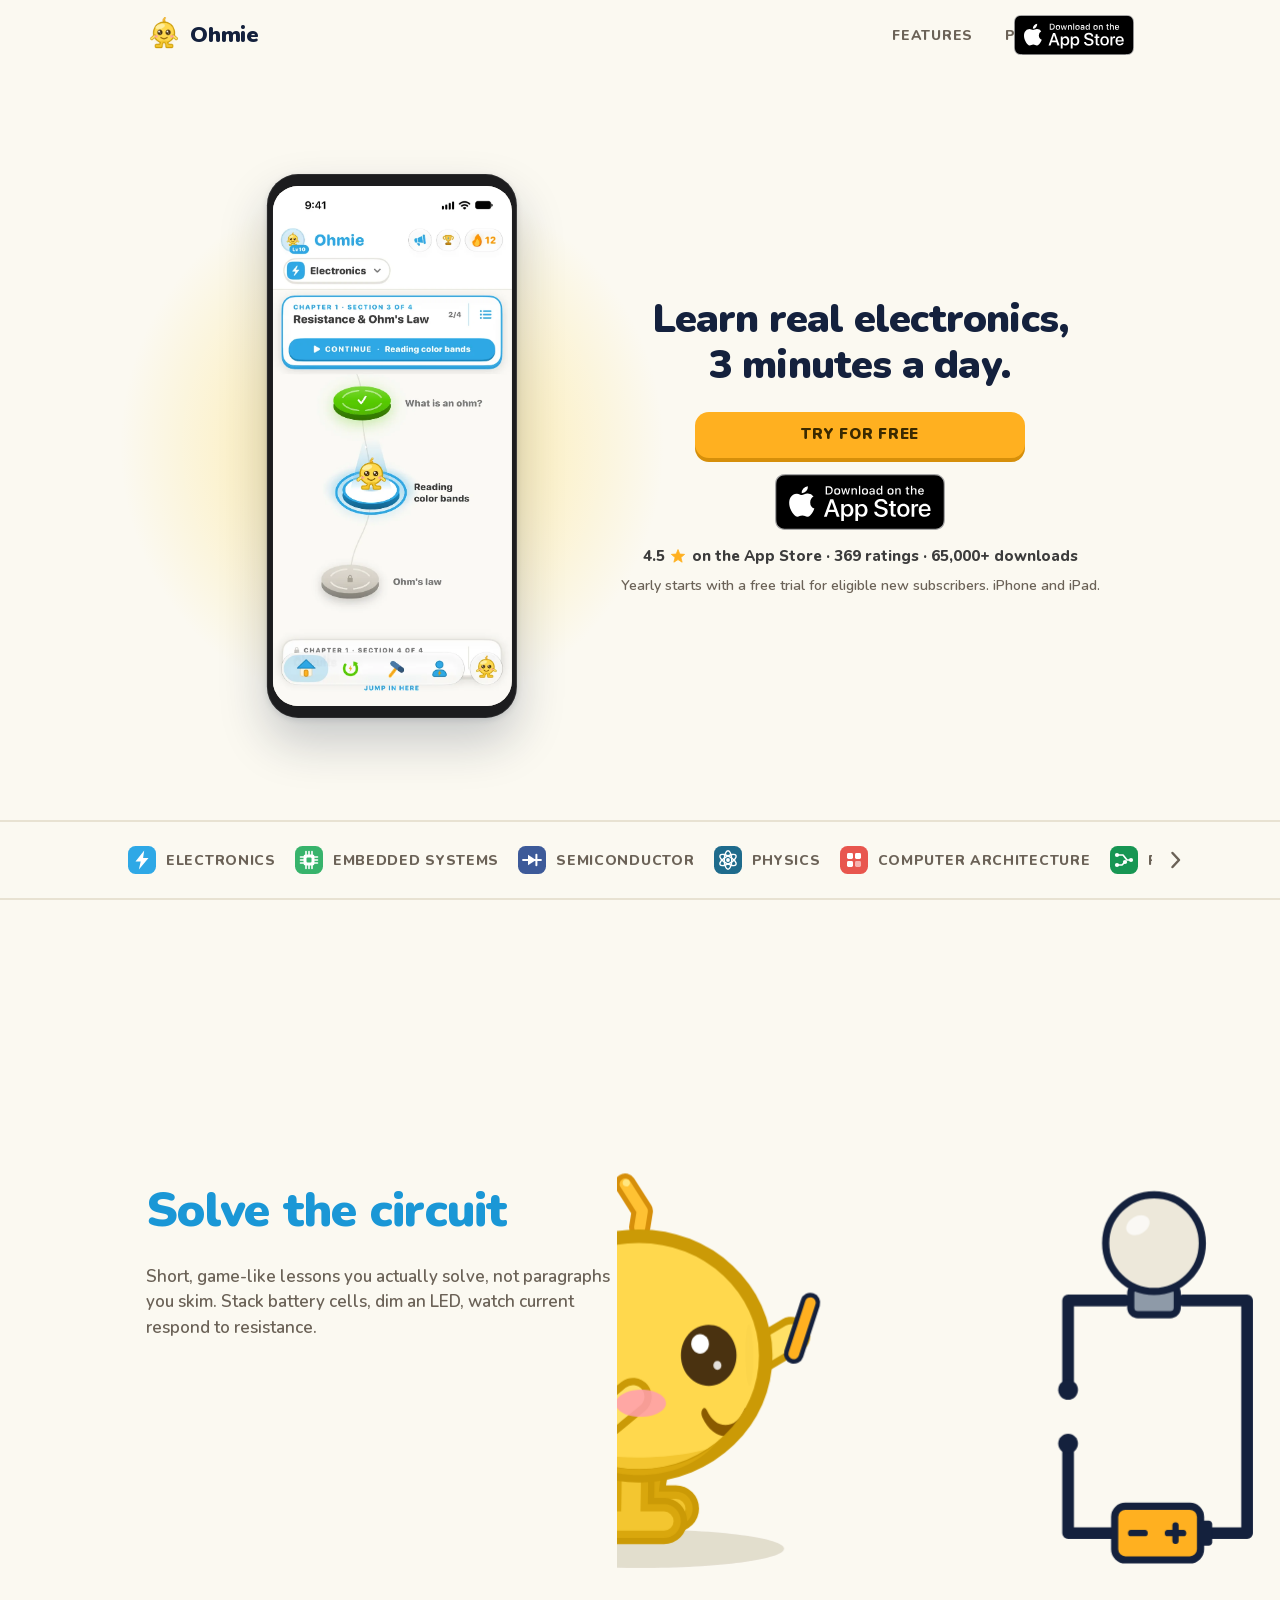
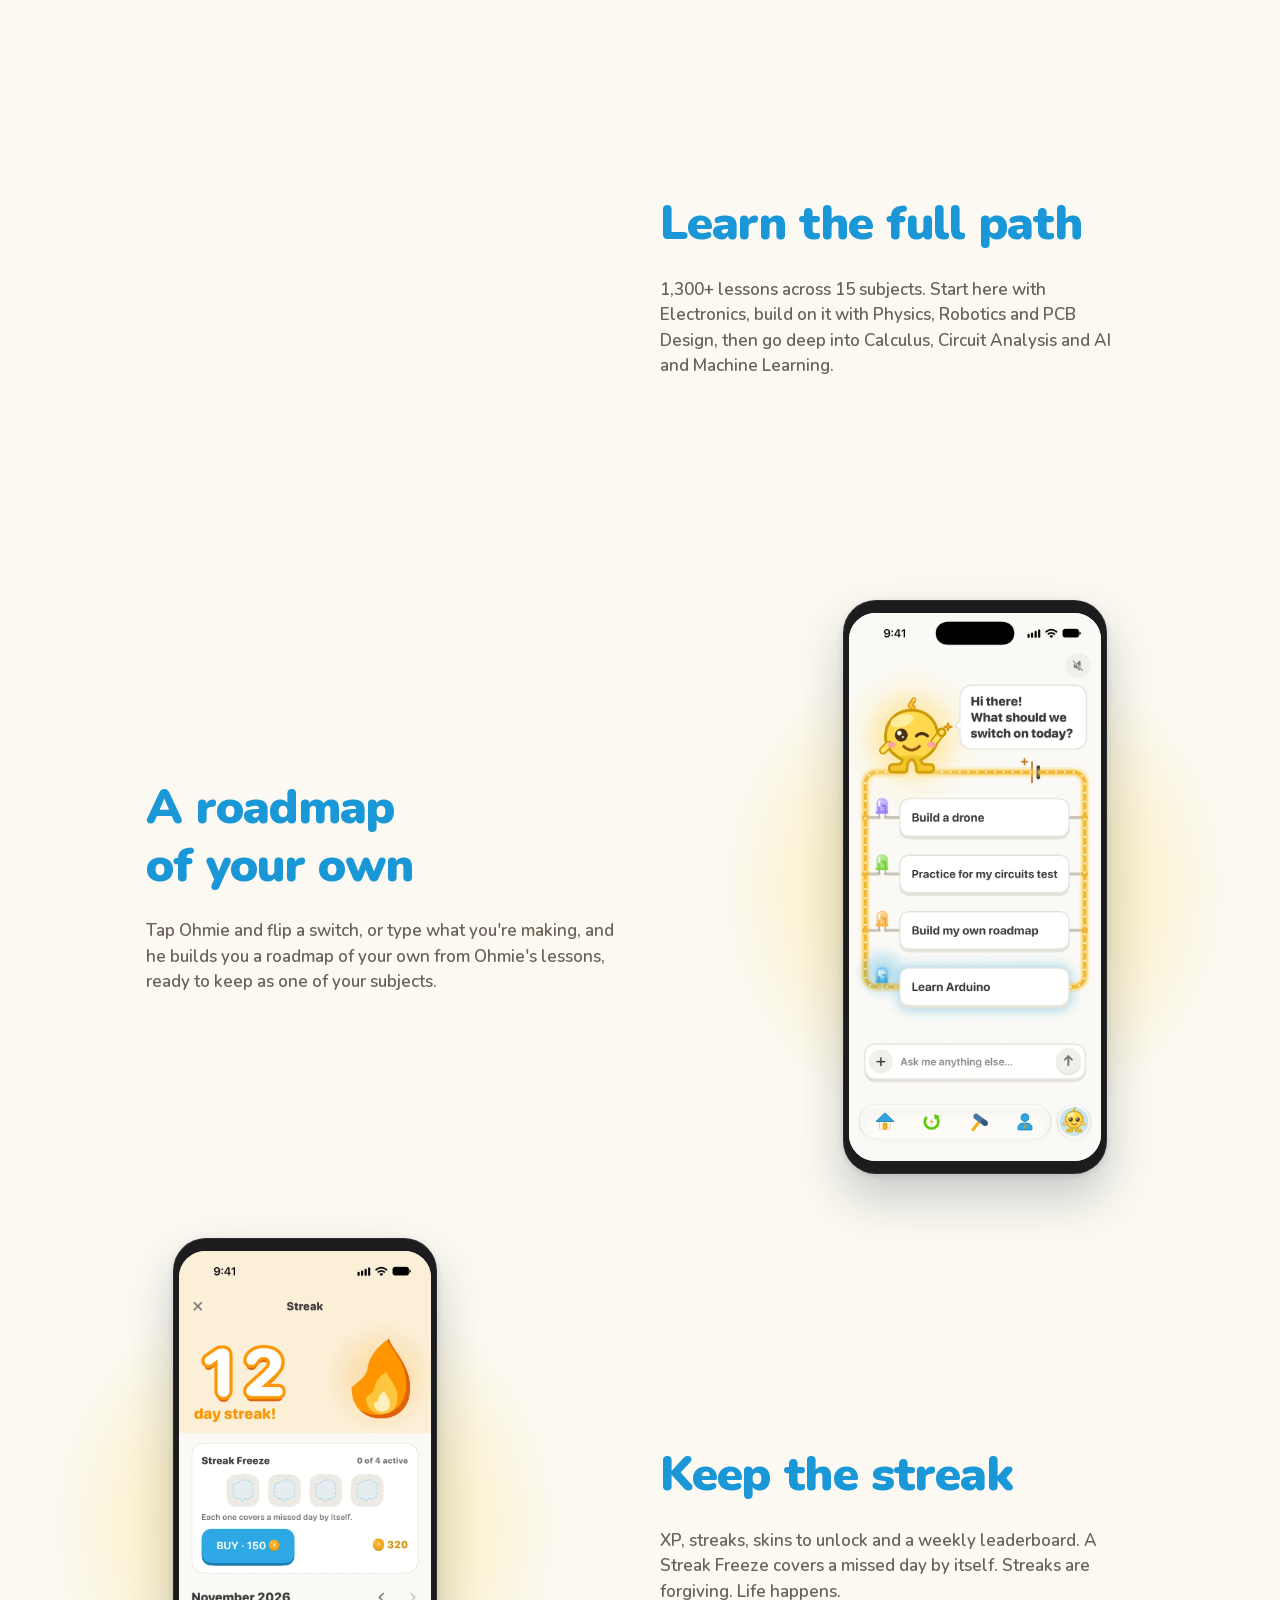
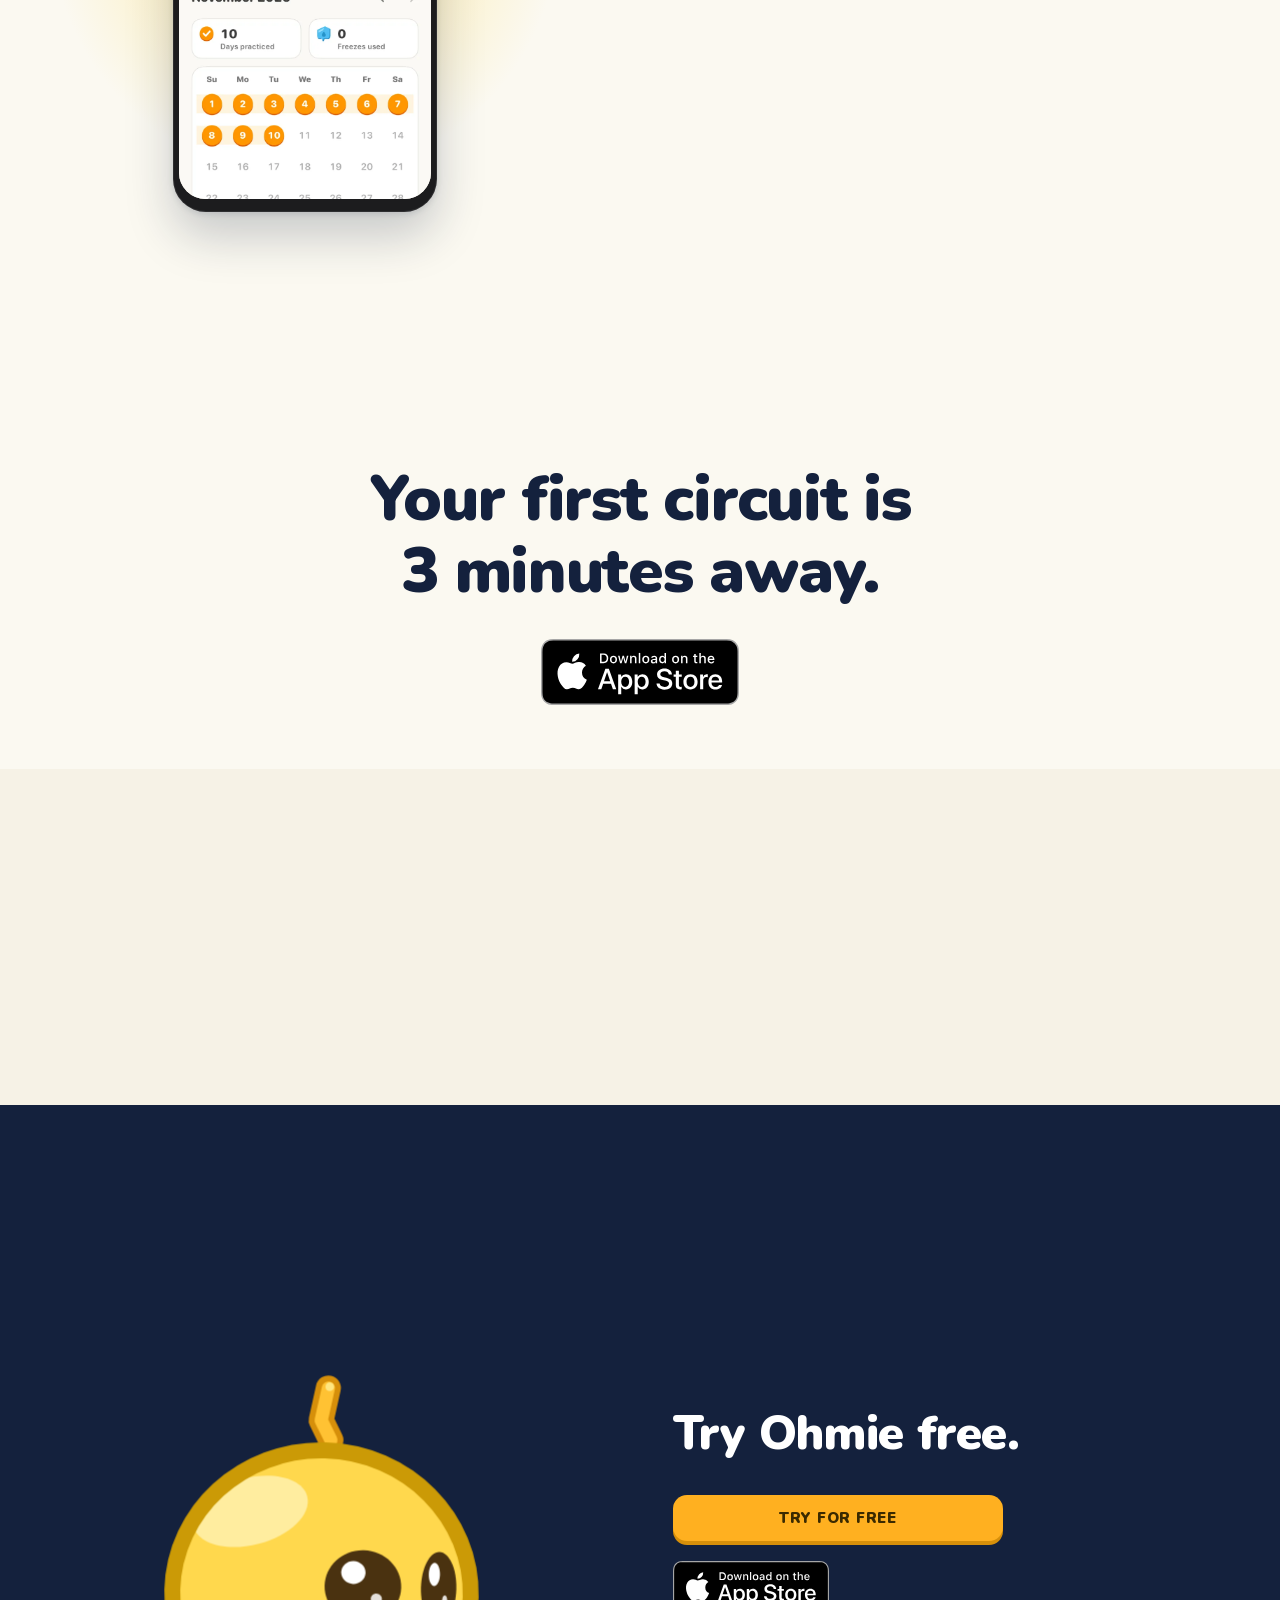
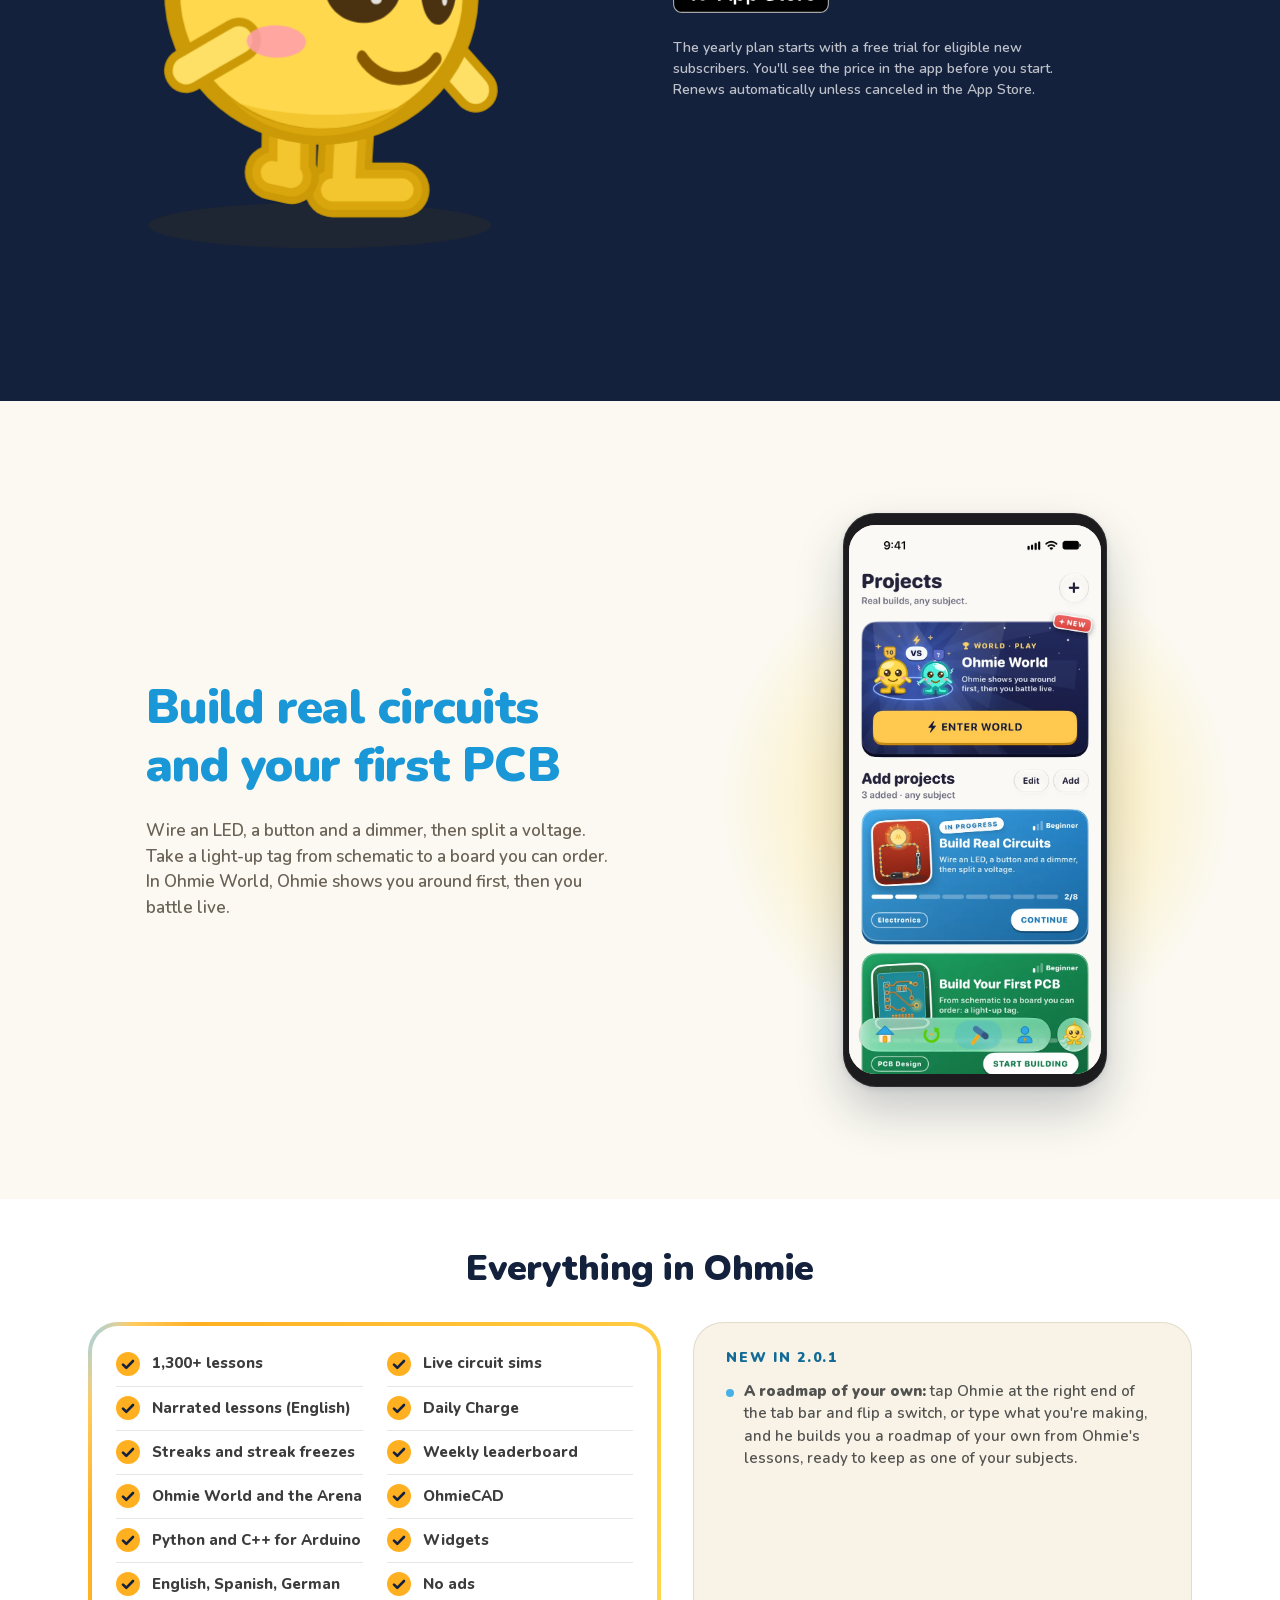
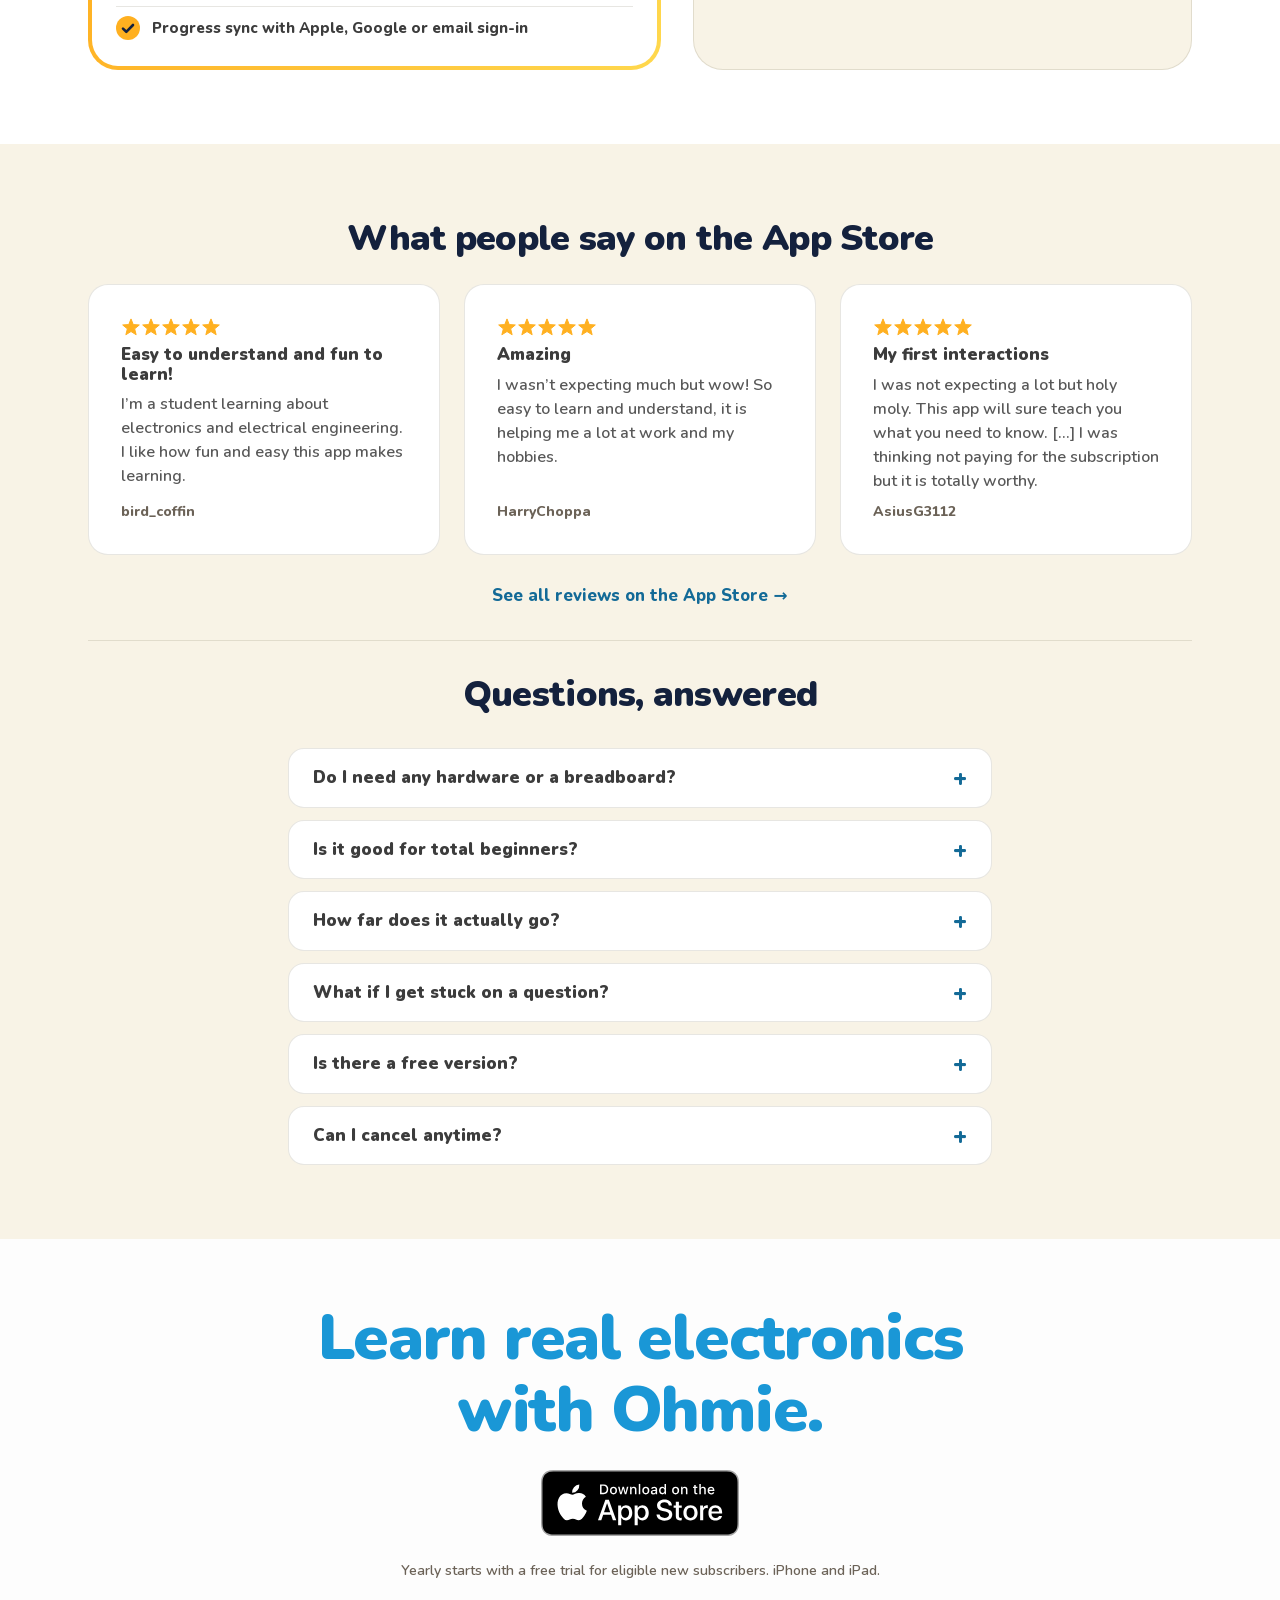
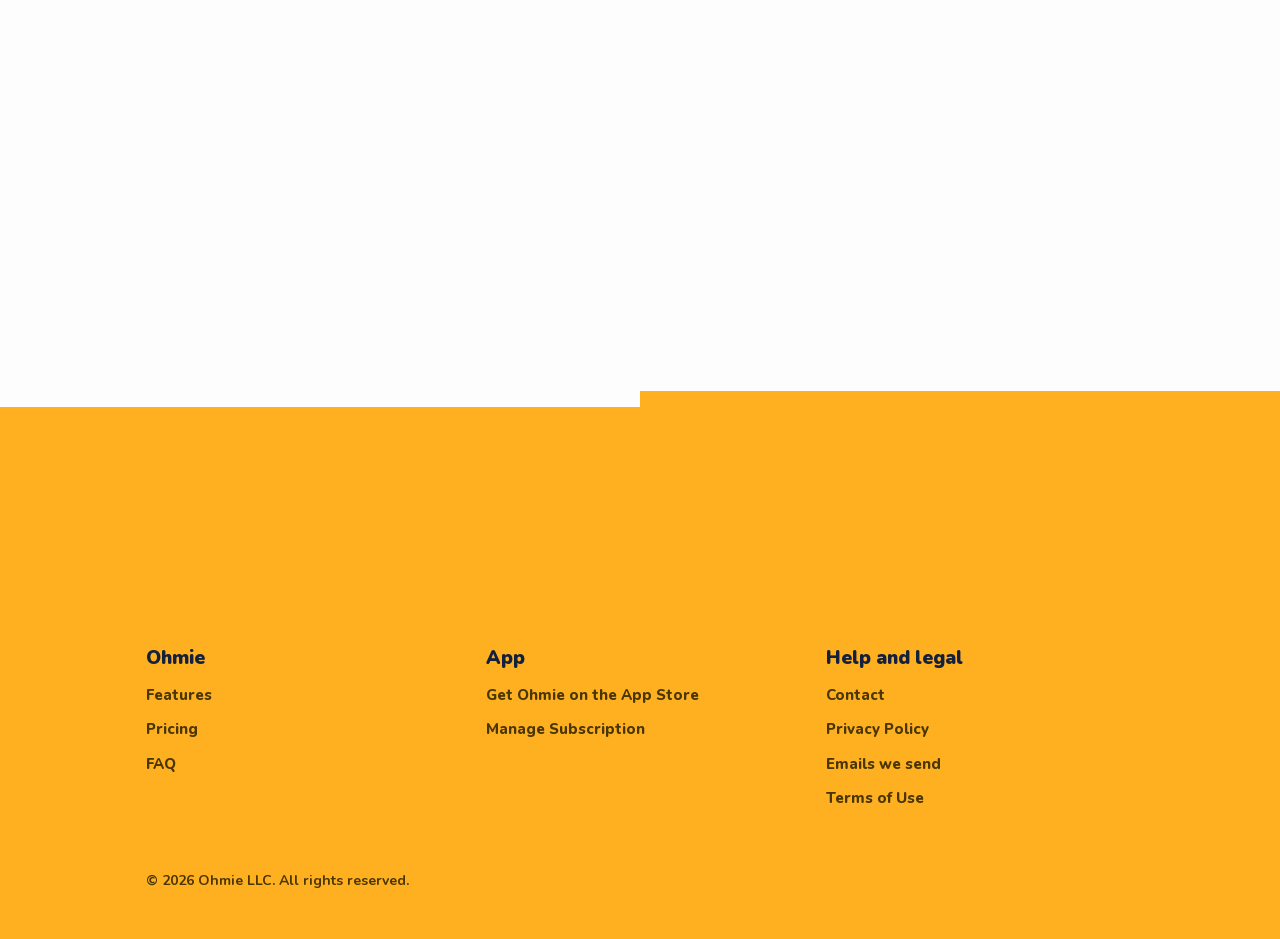
==== commit cabc6e5a: "Add Emails we send page A public list of every email Ohmie sends, how often, and which can be turned" ====
--- a/index.html
+++ b/index.html
@@ -35,7 +35,7 @@
 
   <link rel="preload" as="font" type="font/woff2" href="assets/fonts/nunito-latin-var.woff2" crossorigin>
 
-  <link rel="stylesheet" href="styles.css?v=20261111d">
+  <link rel="stylesheet" href="styles.css?v=20261116a">
 
   <!-- PostHog analytics — cookieless: memory-only persistence (no cookies or
        localStorage), no autocapture, no session recording. Pageviews, pageleaves,
@@ -389,6 +389,7 @@
       <h3>Help and legal</h3>
       <a href="mailto:support@ohmie.io">Contact</a>
       <a href="privacy.html">Privacy Policy</a>
+      <a href="emails.html">Emails we send</a>
       <a href="https://www.apple.com/legal/internet-services/itunes/dev/stdeula/">Terms of Use</a>
     </div>
   </div>
--- a/styles.css
+++ b/styles.css
@@ -481,3 +481,15 @@
 .legal-page a { color: var(--electric-dk); font-weight: 700; }
 .legal-updated { color: var(--ink-mid); font-size: 0.9rem; }
 .legal-address { font-style: normal; line-height: 1.6; opacity: 0.75; margin-top: 0.5rem; }
+
+/* Emails we send (emails.html). Twin of COMPONENT_CSS in the app's supabase/functions/_shared/site-page.ts: keep the rules the same. */
+.prefs-card { background: #fff; border: 1px solid var(--hair); border-radius: var(--r-card); box-shadow: var(--shadow-card); margin: var(--s-6) 0; }
+.prefs-row { display: flex; align-items: center; justify-content: space-between; gap: var(--s-4); padding: var(--s-4) var(--s-6); }
+.prefs-row + .prefs-row { border-top: 1px solid var(--hair); }
+.prefs-row .eyebrow { font-size: 0.75rem; margin: 0 0 var(--s-1); }
+.prefs-name { font-weight: 900; color: var(--navy); font-size: 1.0625rem; line-height: 1.3; }
+.legal-page .prefs-line { color: var(--ink-mid); opacity: 1; font-size: 0.95rem; margin: var(--s-1) 0 0; }
+.prefs-fixed { flex: 0 0 auto; display: inline-flex; align-items: center; min-height: 32px; padding: 0 var(--s-3); border-radius: 999px; background: var(--cream); border: 1px solid var(--hair); color: var(--ink-mid); font-weight: 800; font-size: 0.875rem; white-space: nowrap; }
+@media (max-width: 30rem) {
+  .prefs-row { padding: var(--s-4); }
+}
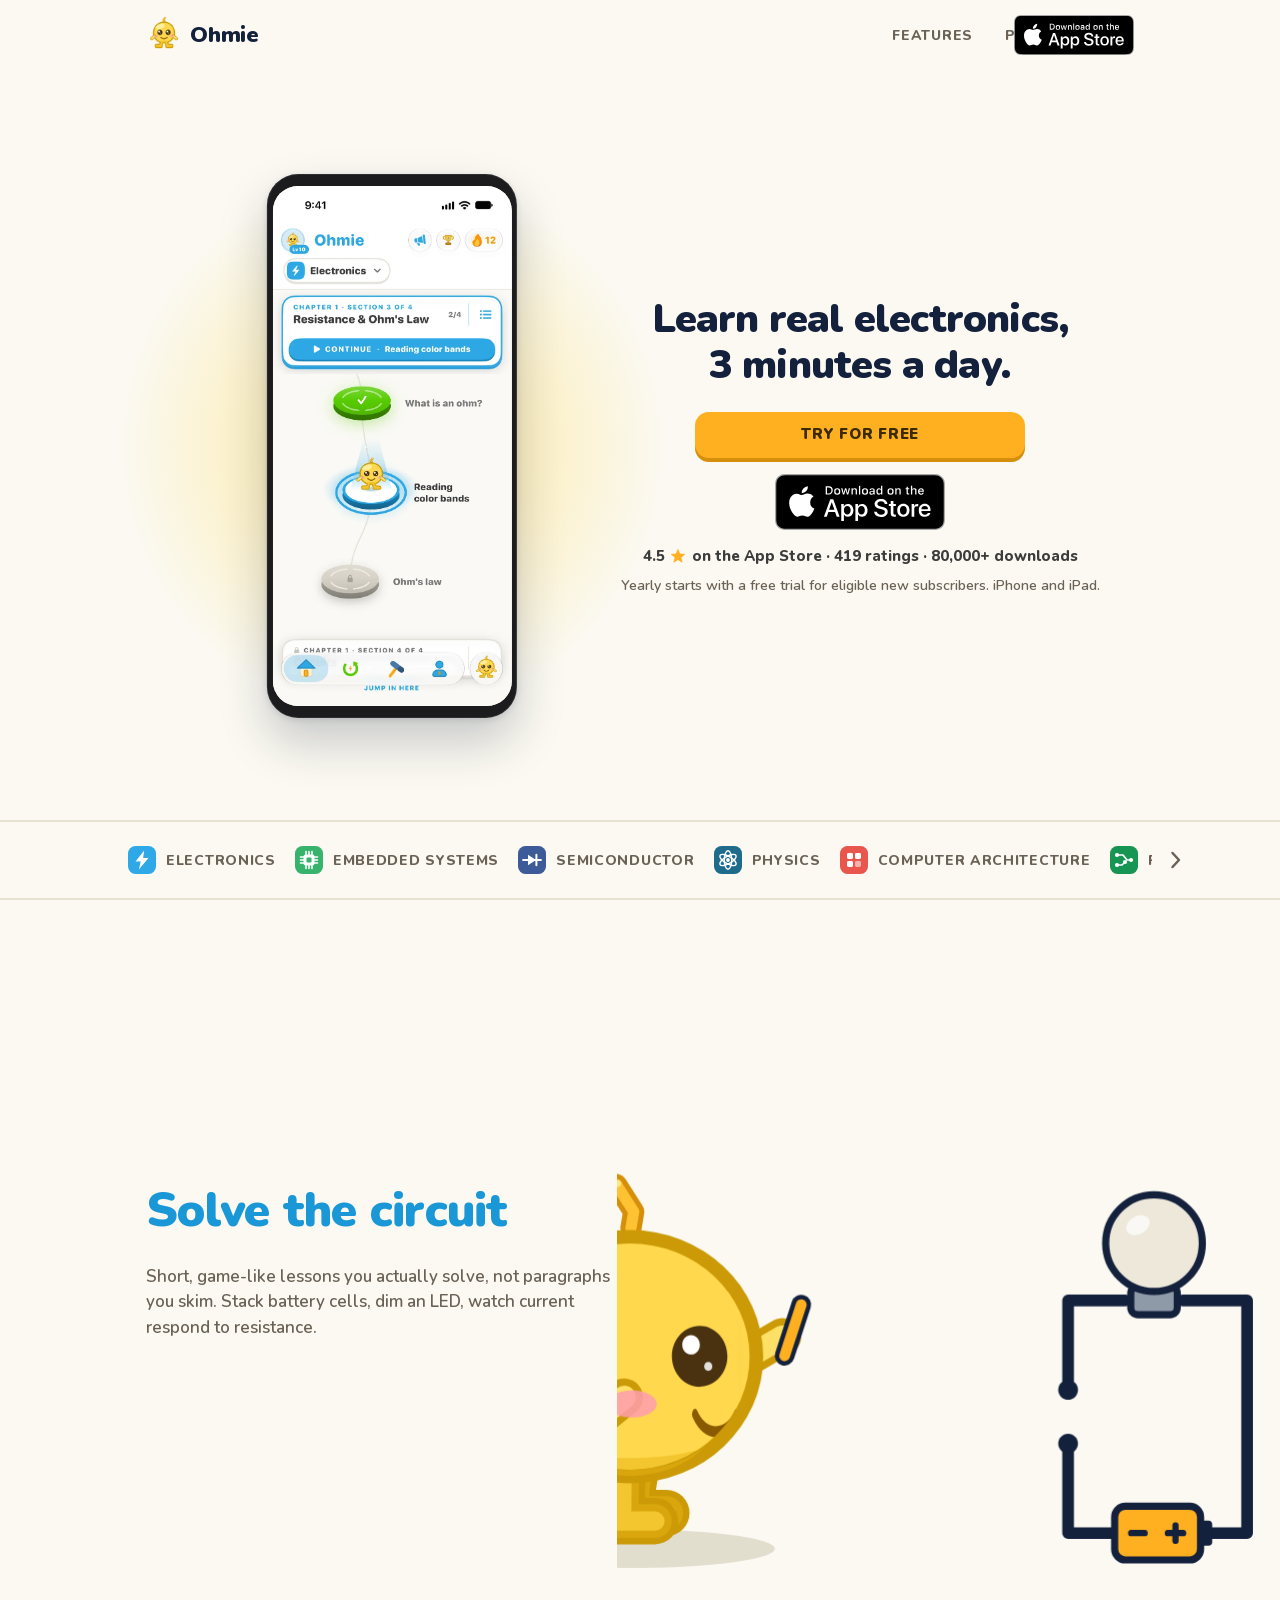
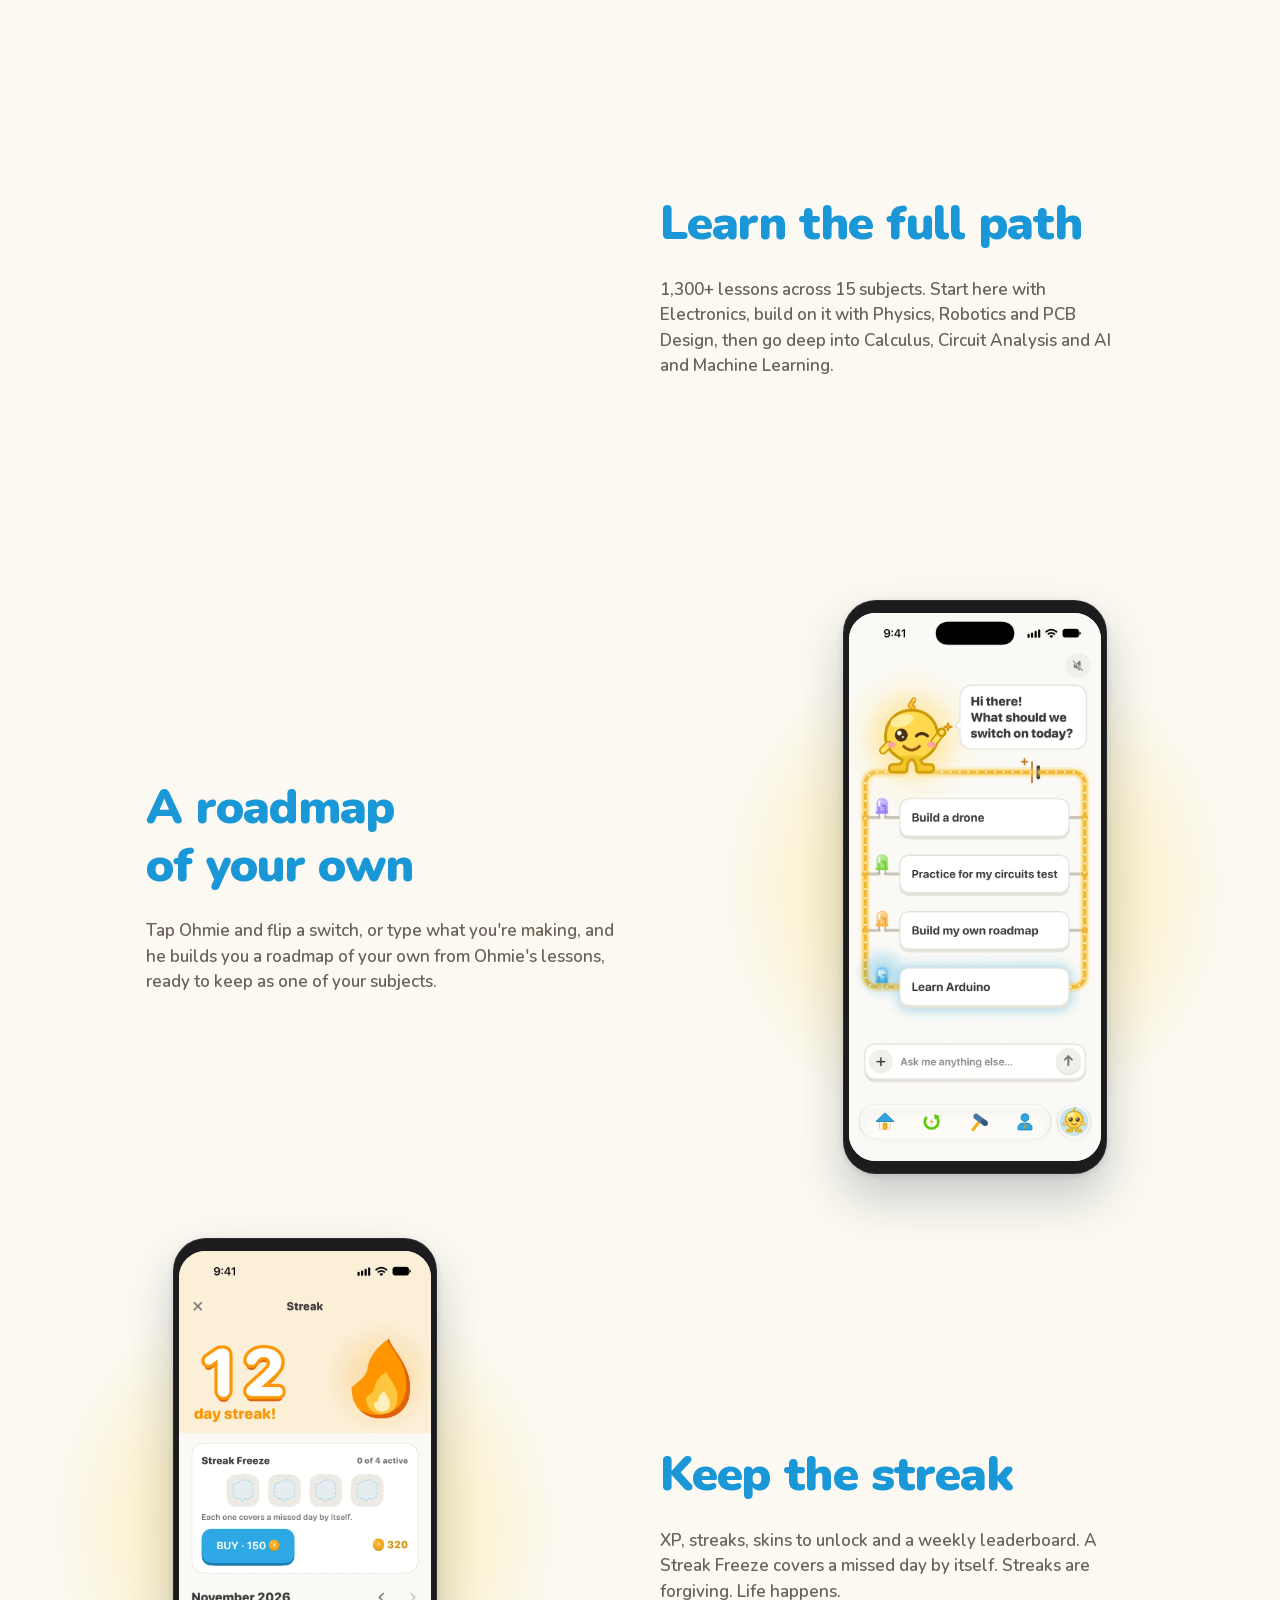
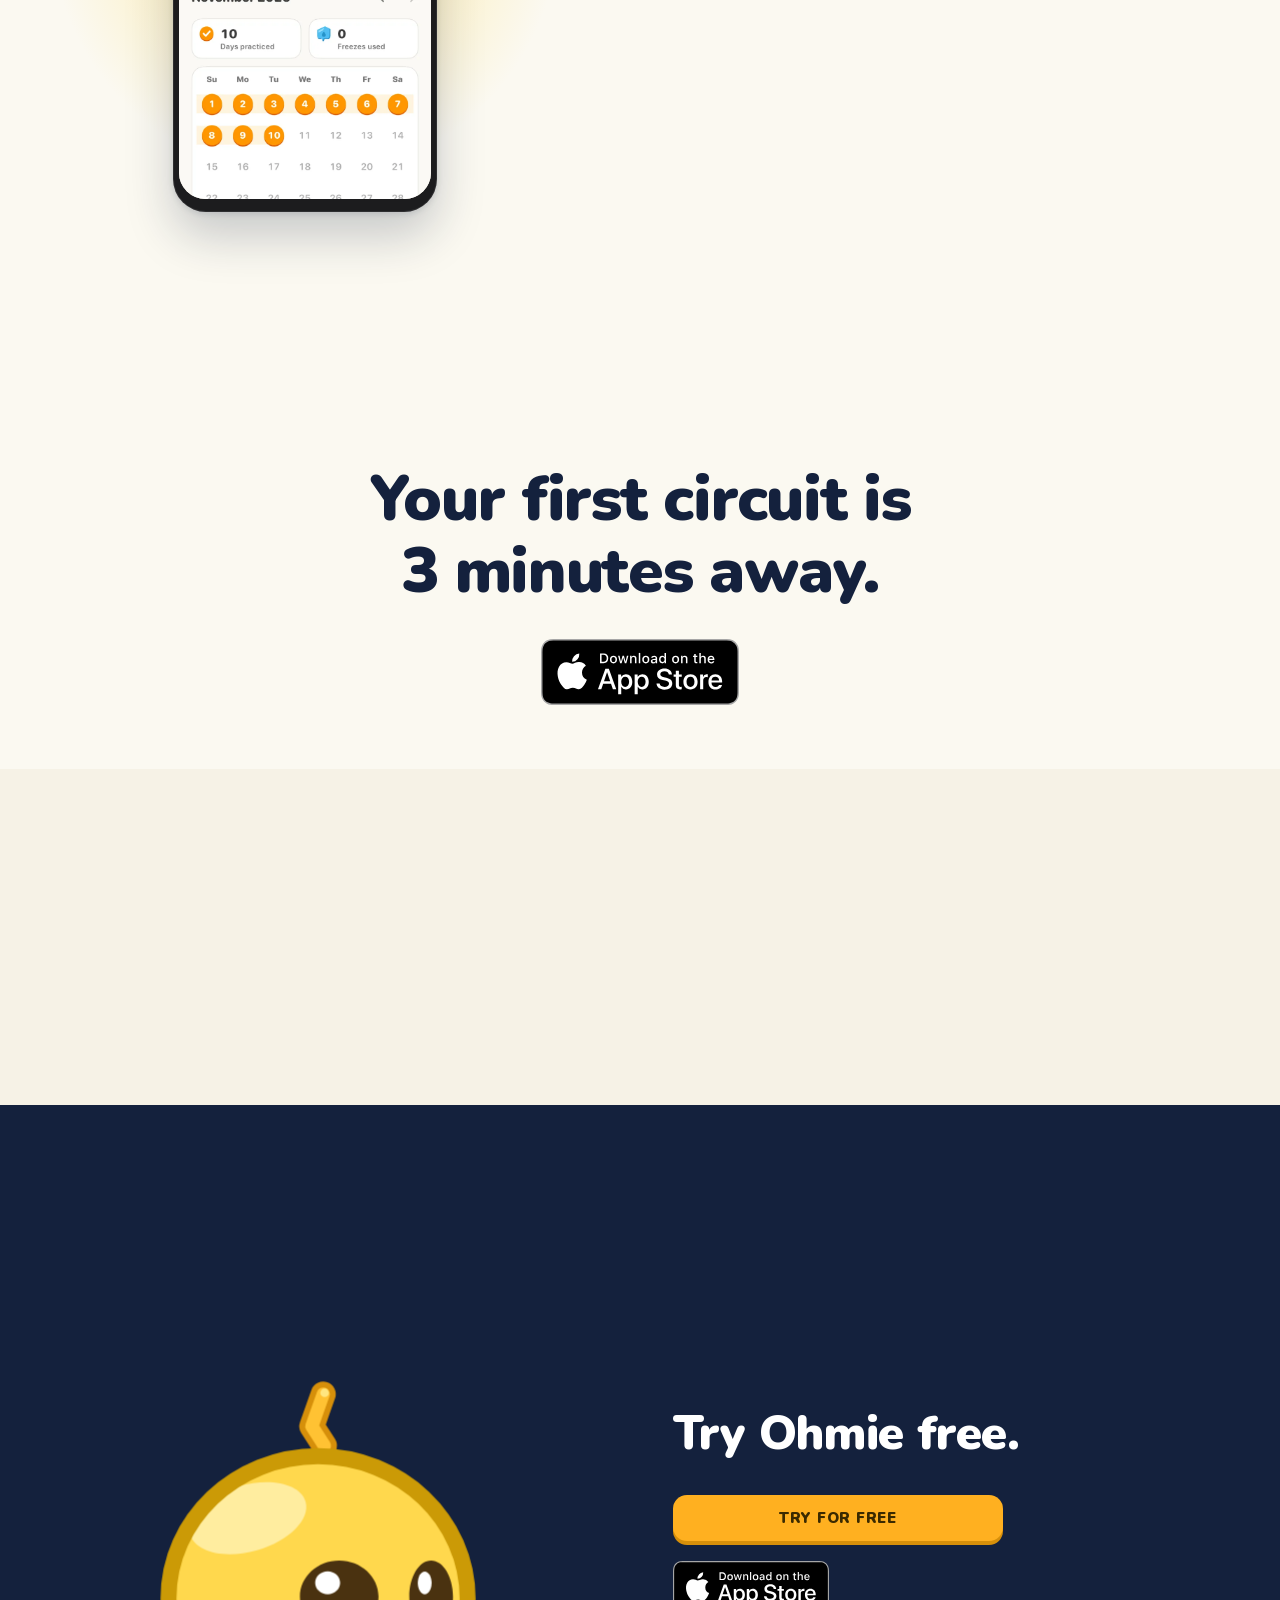
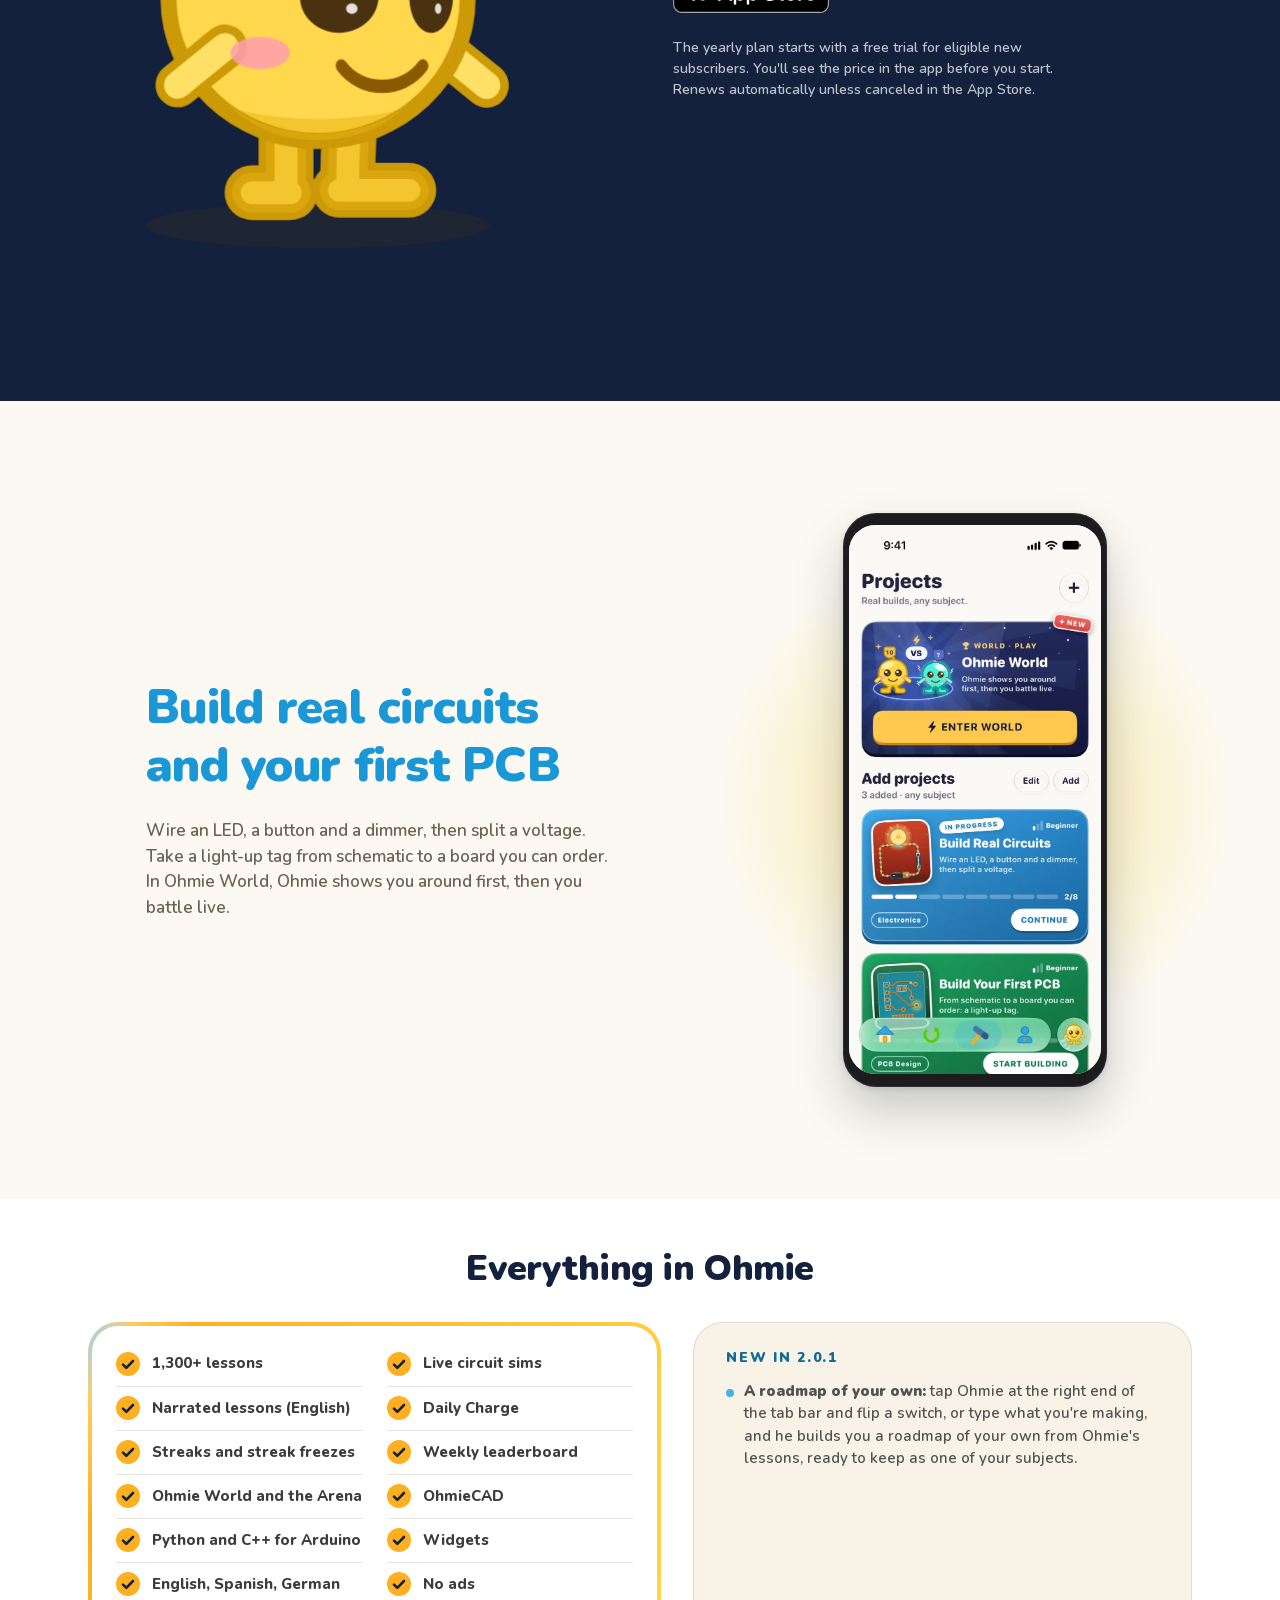
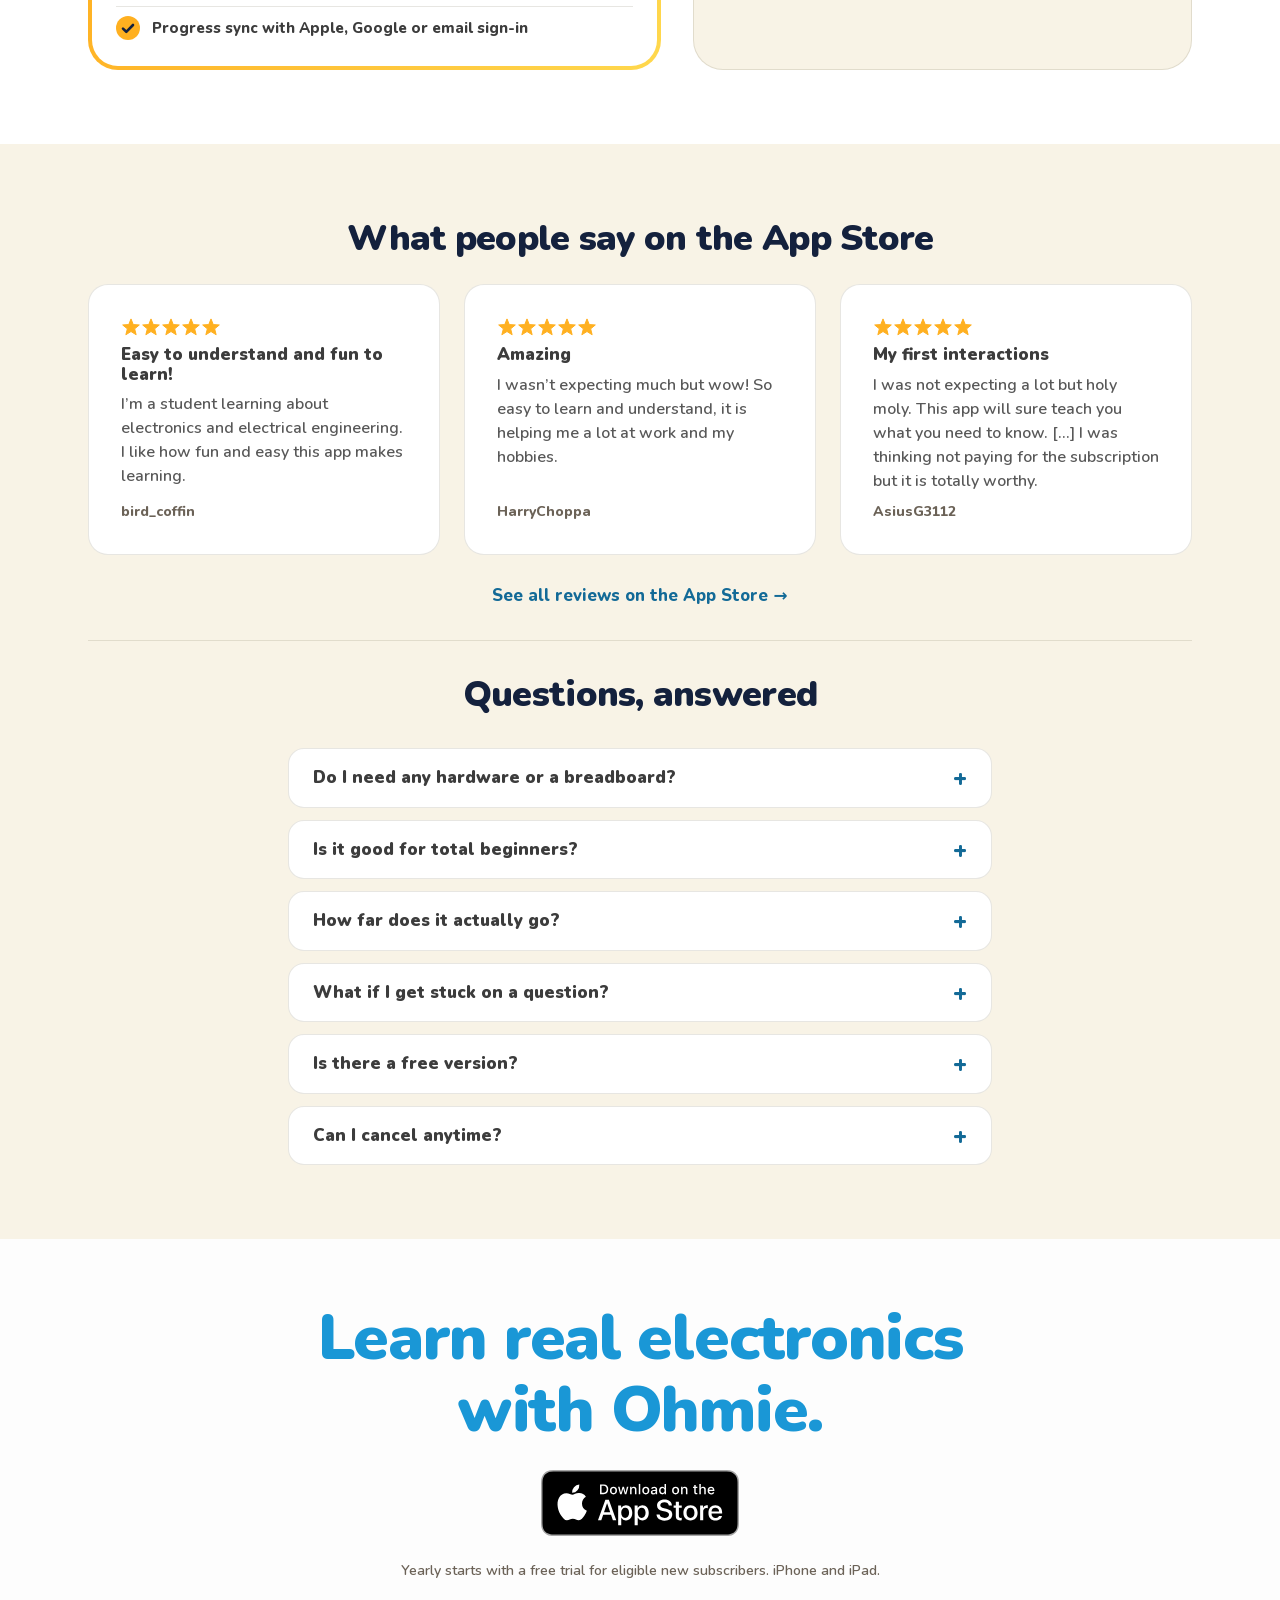
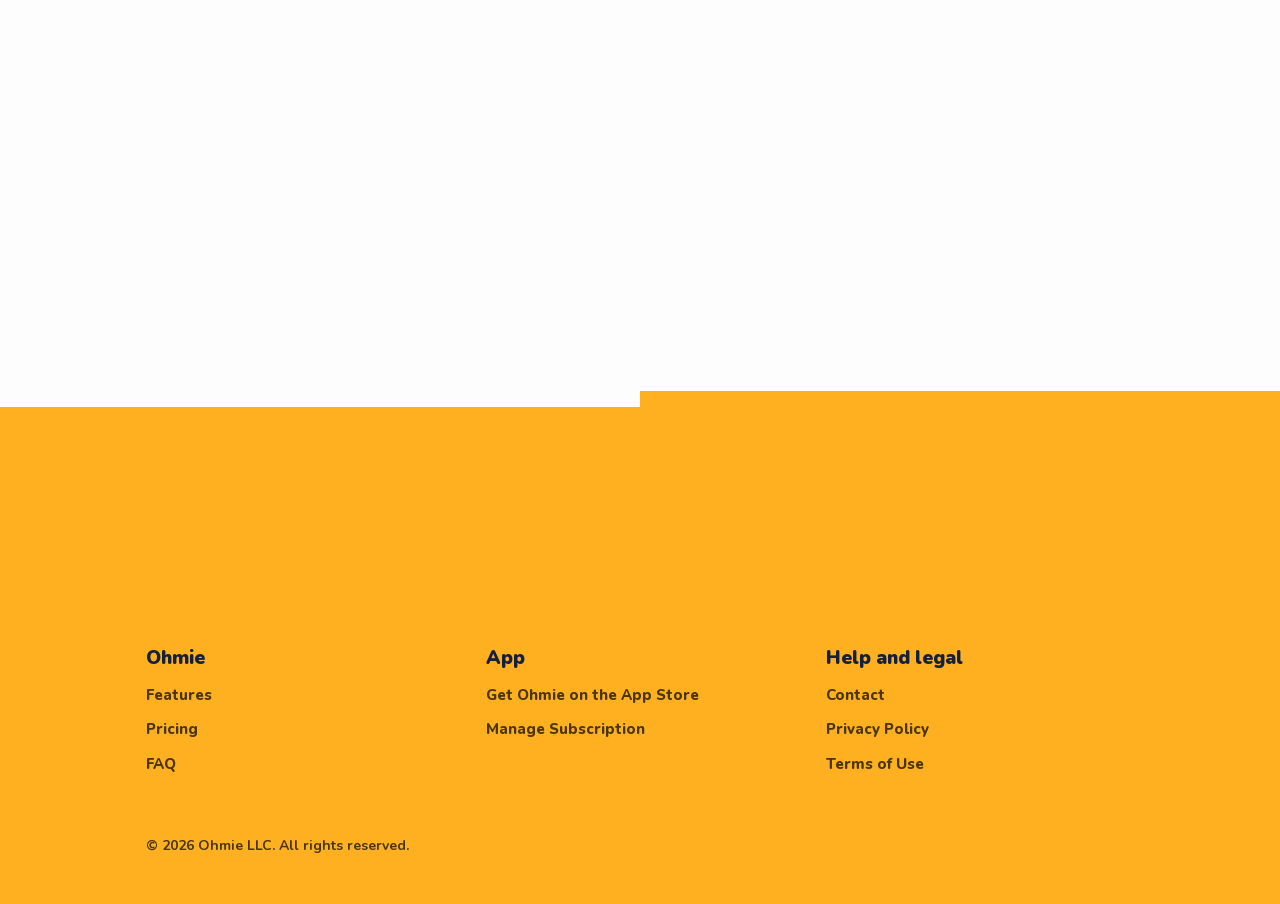
==== commit 29af6d00: "ohmie.io: the 2.0.3 name, today's ratings and downloads, and App Store links without the old name - " ====
--- a/index.html
+++ b/index.html
@@ -5,7 +5,7 @@
   <meta name="viewport" content="width=device-width, initial-scale=1.0">
   <meta name="theme-color" content="#FBF9F1">
   <script>(function (d) { d.classList.add('js'); if (window.matchMedia && !matchMedia('(prefers-reduced-motion: reduce)').matches && 'IntersectionObserver' in window) d.classList.add('scenes'); })(document.documentElement);</script>
-  <title>Ohmie — Learn Real Electronics</title>
+  <title>Ohmie: Learn Engineering</title>
   <meta name="description" content="Ohmie teaches electronics the way you'd learn a language: short, game-like lessons you actually solve. Live circuit sims, real problems, your first circuit — 3 minutes a day.">
 
   <link rel="canonical" href="https://ohmie.io/">
@@ -13,7 +13,7 @@
   <!-- Open Graph -->
   <meta property="og:type" content="website">
   <meta property="og:url" content="https://ohmie.io/">
-  <meta property="og:title" content="Ohmie — Learn Real Electronics">
+  <meta property="og:title" content="Ohmie: Learn Engineering">
   <meta property="og:description" content="Pass circuits. 3 minutes a day. Real problems, not paragraphs — the way you'd learn a language.">
   <meta property="og:image" content="https://ohmie.io/assets/og-card.png?v=20261009">
   <meta property="og:image:width" content="1200">
@@ -23,7 +23,7 @@
 
   <!-- Twitter -->
   <meta name="twitter:card" content="summary_large_image">
-  <meta name="twitter:title" content="Ohmie — Learn Real Electronics">
+  <meta name="twitter:title" content="Ohmie: Learn Engineering">
   <meta name="twitter:description" content="Pass circuits. 3 minutes a day. Live circuit sims you actually touch — not videos you skim.">
   <meta name="twitter:image" content="https://ohmie.io/assets/og-card.png?v=20261009">
 
@@ -35,7 +35,7 @@
 
   <link rel="preload" as="font" type="font/woff2" href="assets/fonts/nunito-latin-var.woff2" crossorigin>
 
-  <link rel="stylesheet" href="styles.css?v=20261116a">
+  <link rel="stylesheet" href="styles.css?v=20261111d">
 
   <!-- PostHog analytics — cookieless: memory-only persistence (no cookies or
        localStorage), no autocapture, no session recording. Pageviews, pageleaves,
@@ -70,7 +70,7 @@
       <a href="#faq">FAQ</a>
     </nav>
     <div class="header-cta">
-      <a class="store-badge header-cta-auto" id="headerCta" href="https://apps.apple.com/us/app/ohmie-learn-electronics/id6779694265" data-placement="header" aria-label="Download Ohmie on the App Store">
+      <a class="store-badge header-cta-auto" id="headerCta" href="https://apps.apple.com/us/app/id6779694265" data-placement="header" aria-label="Download Ohmie on the App Store">
         <img src="assets/app-store-badge.svg" alt="" width="120" height="40">
       </a>
     </div>
@@ -96,12 +96,12 @@
     <div class="hero-copy">
       <h1>Learn real electronics, <span class="nowrap">3&nbsp;minutes a day.</span></h1>
       <div class="hero-cta" id="heroCta">
-        <a class="btn btn-amber" href="https://apps.apple.com/us/app/ohmie-learn-electronics/id6779694265" data-placement="hero">Try for free</a>
-        <a class="store-badge store-badge-xl" href="https://apps.apple.com/us/app/ohmie-learn-electronics/id6779694265" data-placement="hero_badge" aria-label="Download Ohmie on the App Store">
+        <a class="btn btn-amber" href="https://apps.apple.com/us/app/id6779694265" data-placement="hero">Try for free</a>
+        <a class="store-badge store-badge-xl" href="https://apps.apple.com/us/app/id6779694265" data-placement="hero_badge" aria-label="Download Ohmie on the App Store">
           <img src="assets/app-store-badge.svg" alt="" width="120" height="40">
         </a>
       </div>
-      <p class="hero-proof"><span class="nowrap">4.5 <svg class="star" role="img" aria-label="out of 5 stars" width="16" height="16"><use href="#star"/></svg> on the App Store · 369 ratings</span><span class="hero-proof-dot"> · </span><span class="nowrap">65,000+ downloads</span></p>
+      <p class="hero-proof"><span class="nowrap">4.5 <svg class="star" role="img" aria-label="out of 5 stars" width="16" height="16"><use href="#star"/></svg> on the App Store · 419 ratings</span><span class="hero-proof-dot"> · </span><span class="nowrap">80,000+ downloads</span></p>
       <p class="fine-print"><span data-price="yearly">Yearly starts with a free trial for eligible new subscribers.</span> <span class="nowrap">iPhone and iPad.</span></p>
     </div>
   </div>
@@ -199,7 +199,7 @@
 <section class="journey" id="journey">
   <div class="wrap journey-head">
     <h2>Your first circuit is 3&nbsp;minutes away.</h2>
-    <a class="store-badge store-badge-xl" href="https://apps.apple.com/us/app/ohmie-learn-electronics/id6779694265" data-placement="band" aria-label="Download Ohmie on the App Store">
+    <a class="store-badge store-badge-xl" href="https://apps.apple.com/us/app/id6779694265" data-placement="band" aria-label="Download Ohmie on the App Store">
       <img src="assets/app-store-badge.svg" alt="" width="120" height="40">
     </a>
   </div>
@@ -227,8 +227,8 @@
     <div class="plan-copy">
       <h2 data-price="yearly">Try Ohmie free.</h2>
       <div class="plan-cta">
-        <a class="btn btn-amber" id="planBtn" href="https://apps.apple.com/us/app/ohmie-learn-electronics/id6779694265" data-placement="pricing">Try for free</a>
-        <a class="store-badge store-badge-lg" id="planBadge" href="https://apps.apple.com/us/app/ohmie-learn-electronics/id6779694265" data-placement="pricing" aria-label="Download Ohmie on the App Store">
+        <a class="btn btn-amber" id="planBtn" href="https://apps.apple.com/us/app/id6779694265" data-placement="pricing">Try for free</a>
+        <a class="store-badge store-badge-lg" id="planBadge" href="https://apps.apple.com/us/app/id6779694265" data-placement="pricing" aria-label="Download Ohmie on the App Store">
           <img src="assets/app-store-badge.svg" alt="" width="120" height="40">
         </a>
       </div>
@@ -315,7 +315,7 @@
         <cite>AsiusG3112</cite>
       </article>
     </div>
-    <p class="reviews-foot"><a class="text-link" href="https://apps.apple.com/us/app/ohmie-learn-electronics/id6779694265" data-placement="reviews">See all reviews on the App Store →</a></p>
+    <p class="reviews-foot"><a class="text-link" href="https://apps.apple.com/us/app/id6779694265" data-placement="reviews">See all reviews on the App Store →</a></p>
   </div>
 
   <span id="why"></span>
@@ -354,7 +354,7 @@
 <section class="final" id="final">
   <div class="wrap final-head">
     <h2>Learn real electronics with Ohmie.</h2>
-    <a class="store-badge store-badge-xl" href="https://apps.apple.com/us/app/ohmie-learn-electronics/id6779694265" data-placement="final_cta" aria-label="Download Ohmie on the App Store">
+    <a class="store-badge store-badge-xl" href="https://apps.apple.com/us/app/id6779694265" data-placement="final_cta" aria-label="Download Ohmie on the App Store">
       <img src="assets/app-store-badge.svg" alt="" width="120" height="40">
     </a>
     <p class="fine-print"><span data-price="yearly">Yearly starts with a free trial for eligible new subscribers.</span> <span class="nowrap">iPhone and iPad.</span></p>
@@ -382,14 +382,13 @@
     </div>
     <div class="footer-col">
       <h3>App</h3>
-      <a href="https://apps.apple.com/us/app/ohmie-learn-electronics/id6779694265" data-placement="footer">Get Ohmie on the App Store</a>
+      <a href="https://apps.apple.com/us/app/id6779694265" data-placement="footer">Get Ohmie on the App Store</a>
       <a href="https://apps.apple.com/account/subscriptions" data-placement="footer_manage_subscription">Manage Subscription</a>
     </div>
     <div class="footer-col">
       <h3>Help and legal</h3>
       <a href="mailto:support@ohmie.io">Contact</a>
       <a href="privacy.html">Privacy Policy</a>
-      <a href="emails.html">Emails we send</a>
       <a href="https://www.apple.com/legal/internet-services/itunes/dev/stdeula/">Terms of Use</a>
     </div>
   </div>
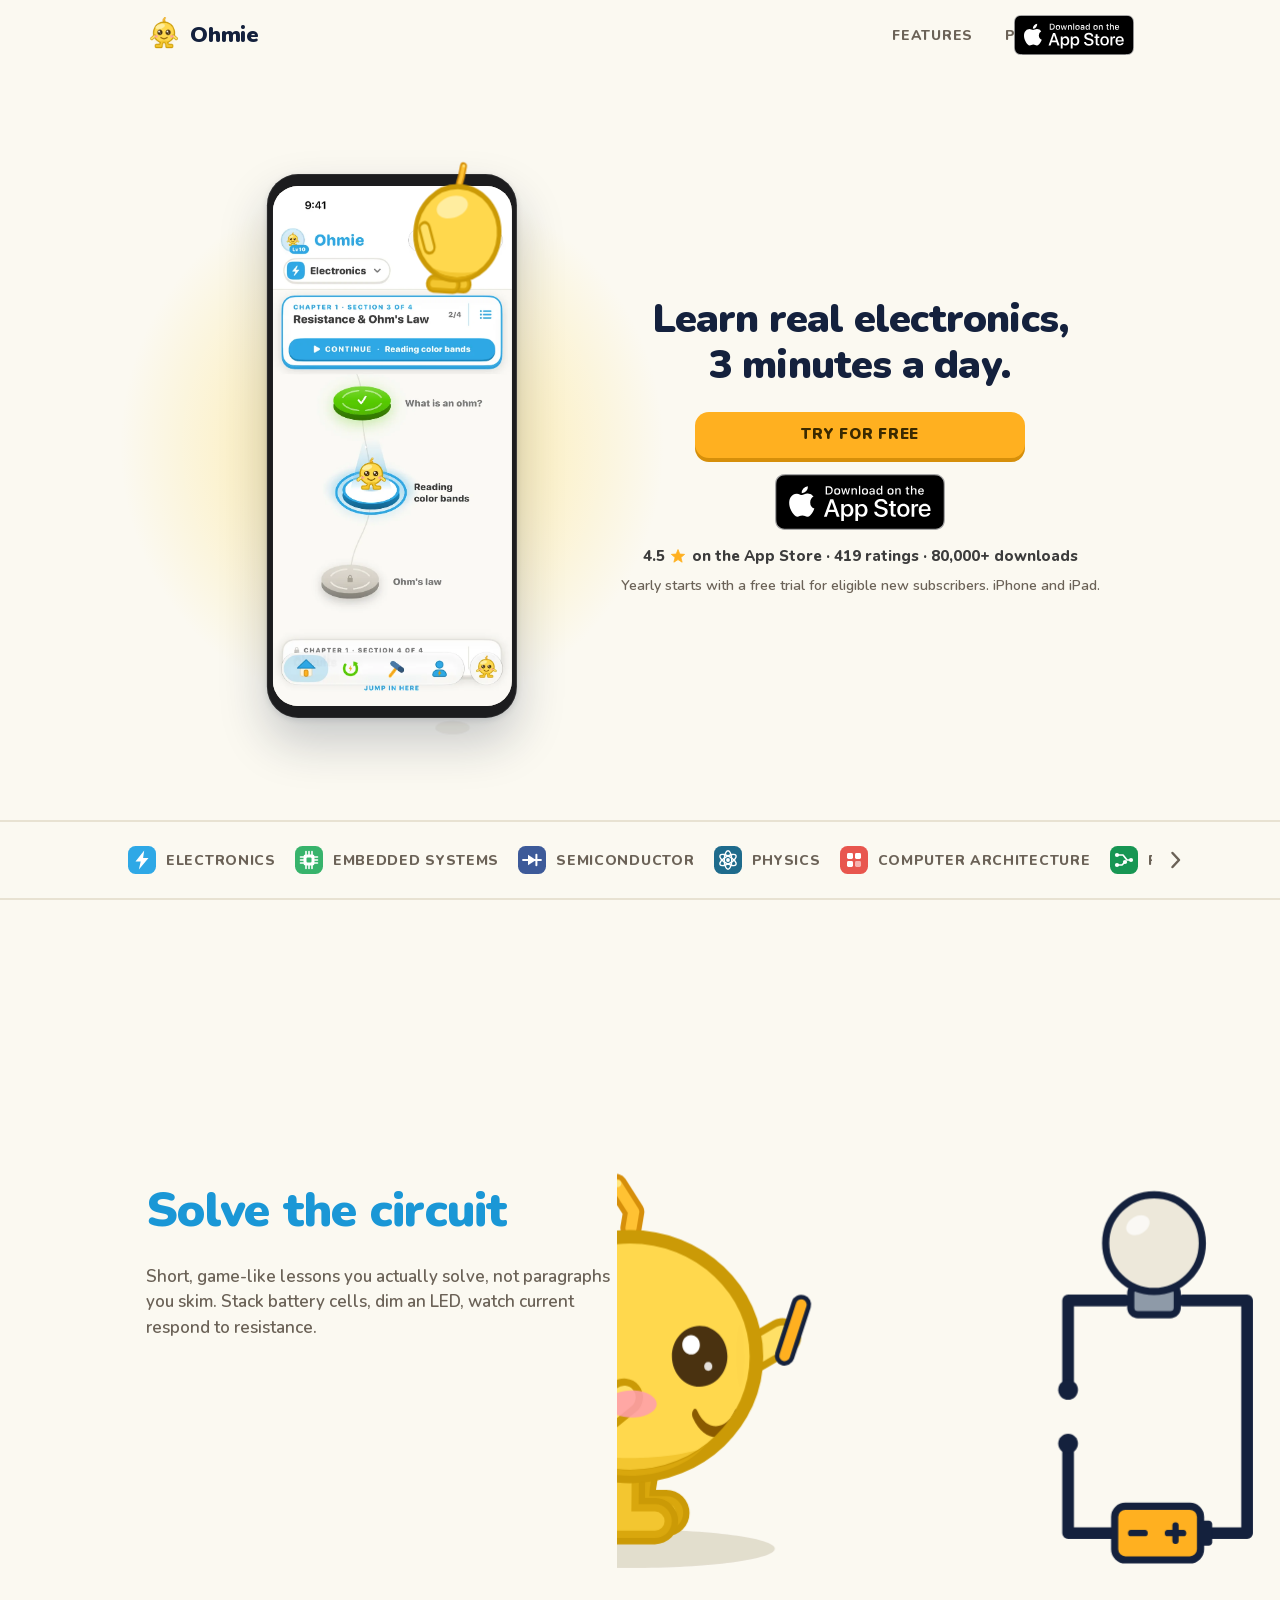
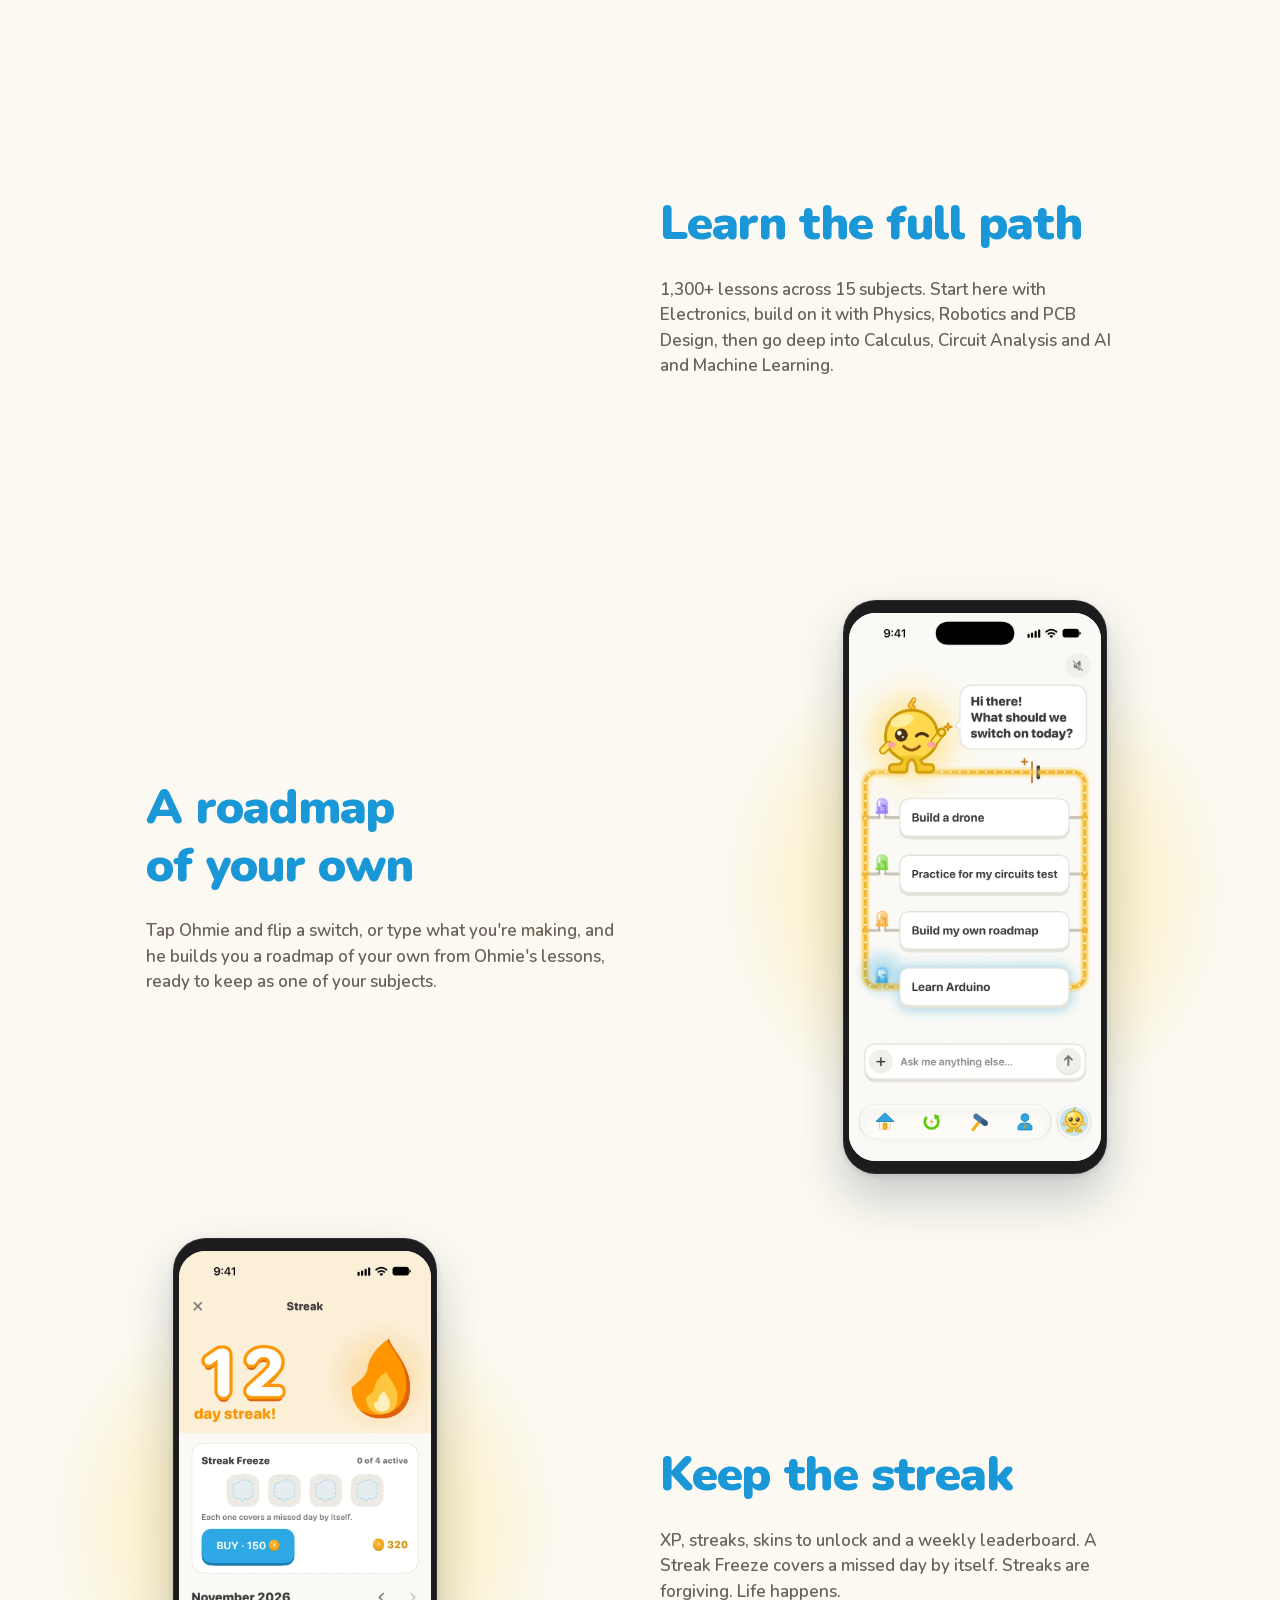
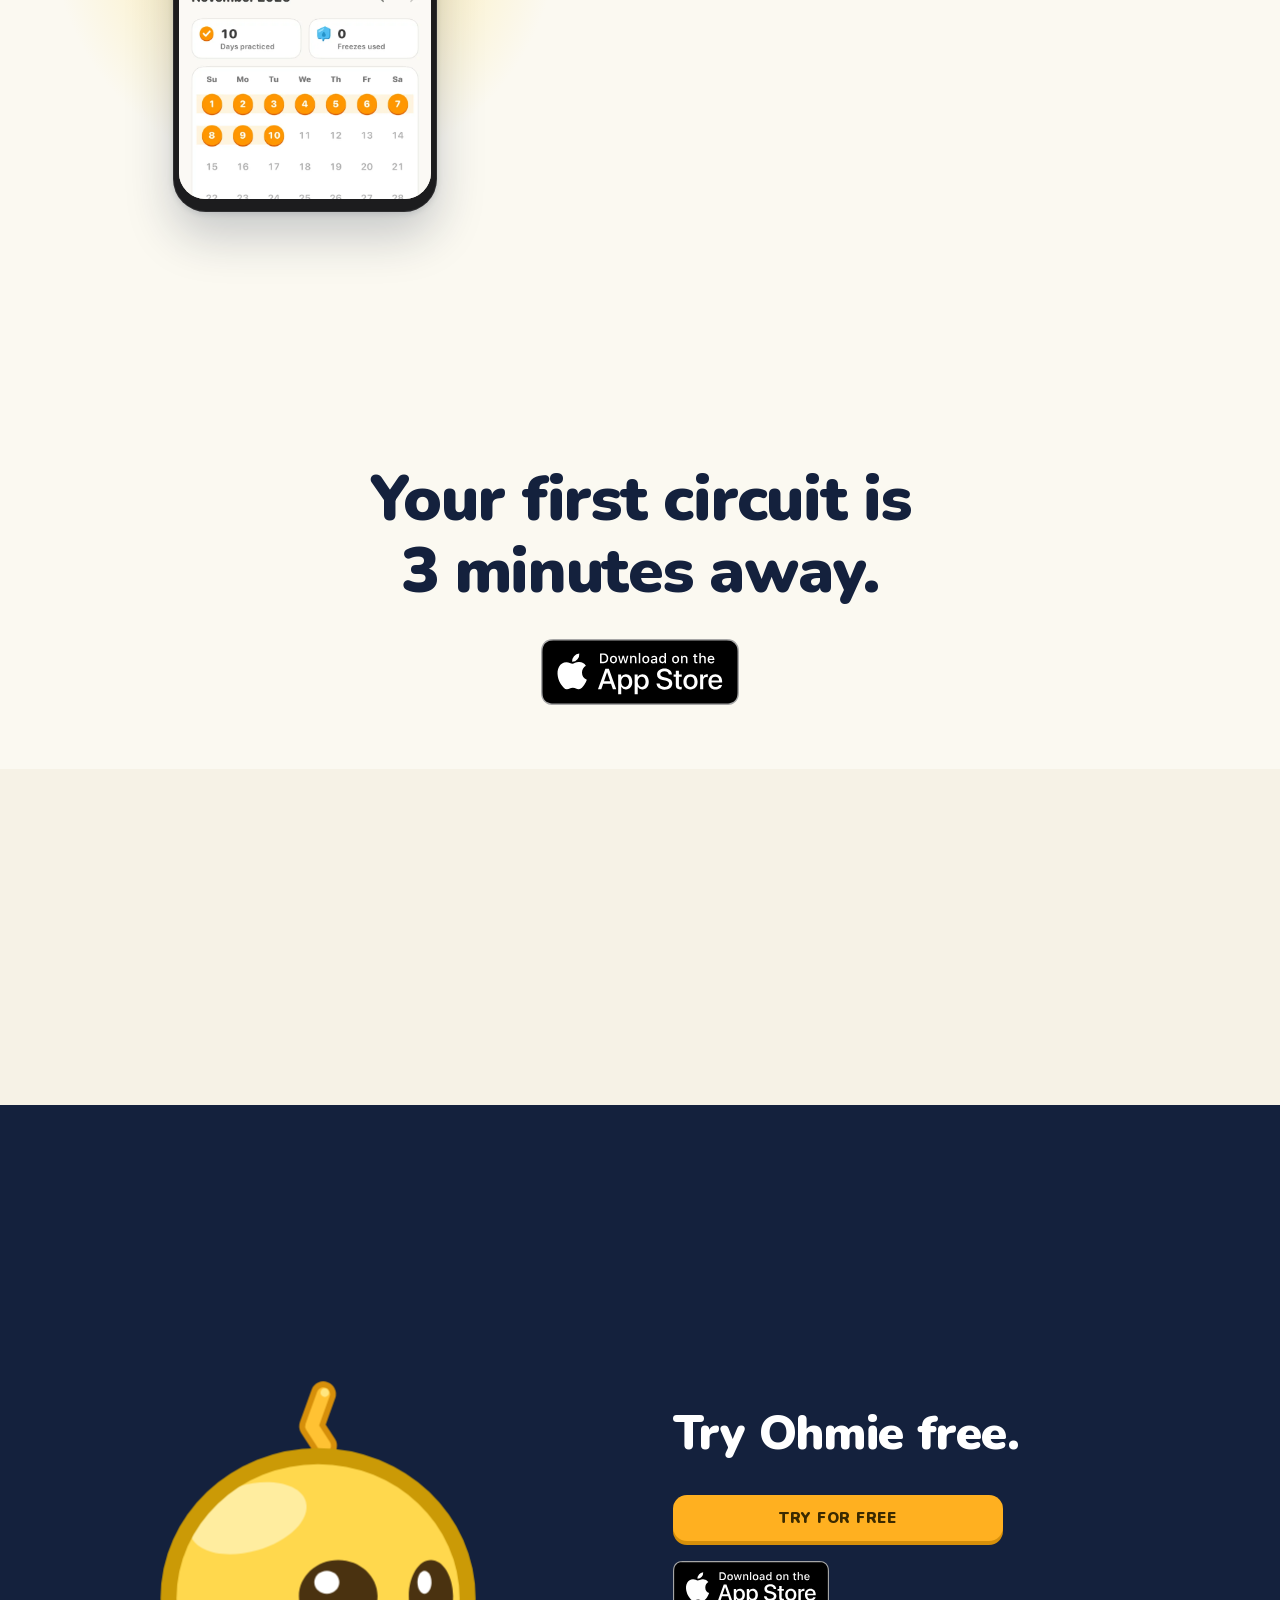
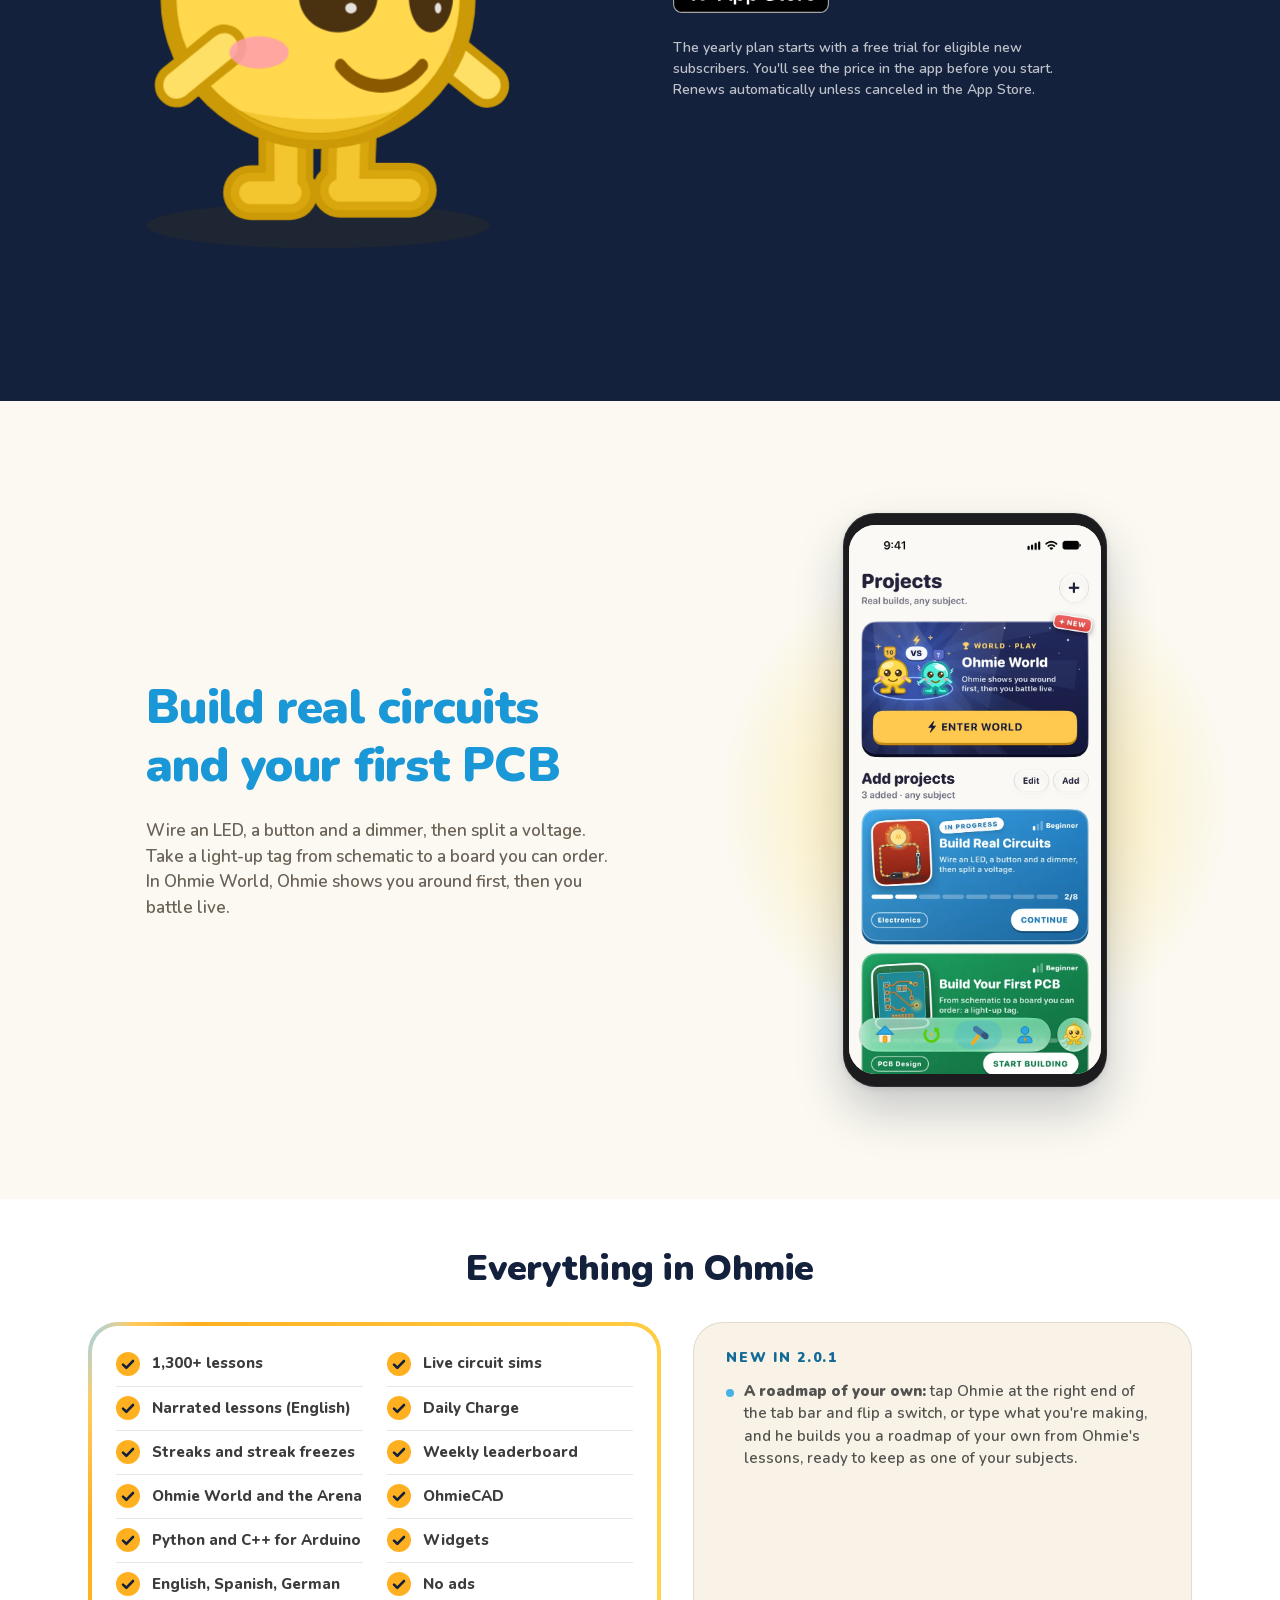
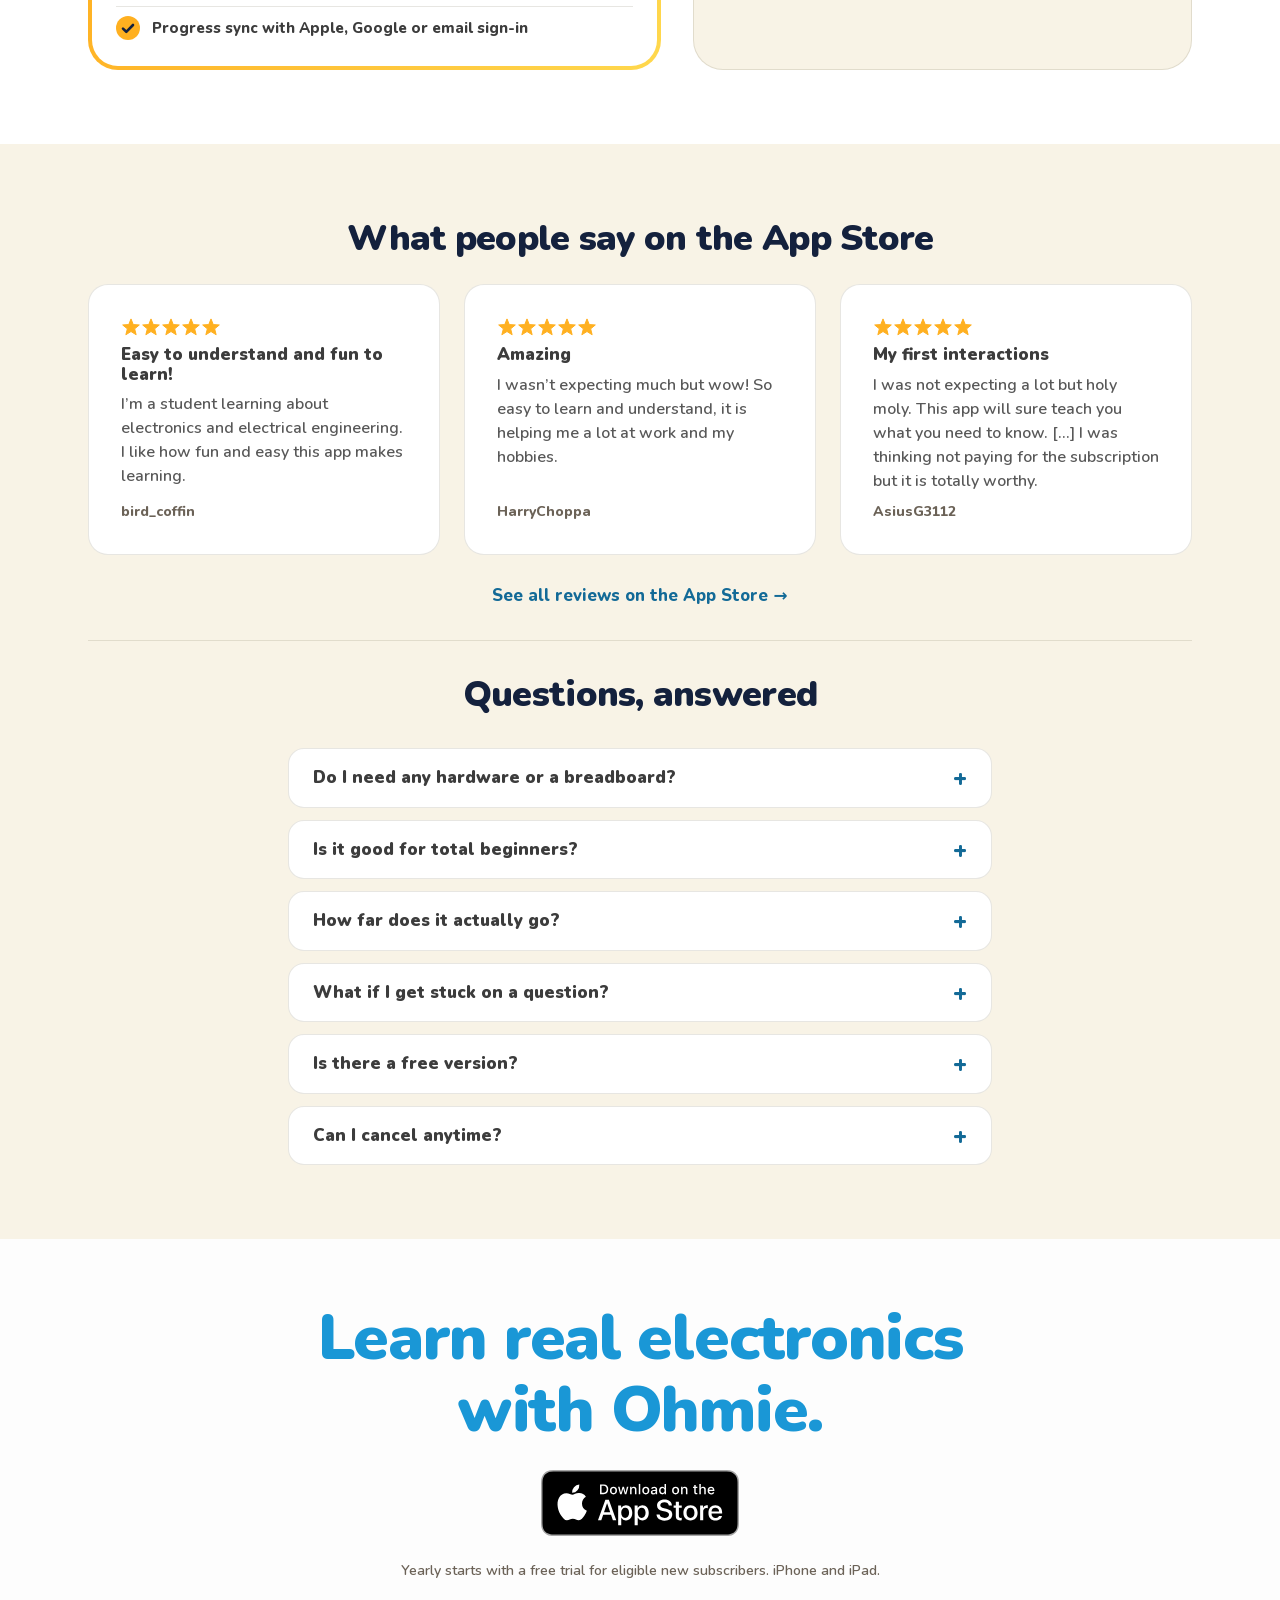
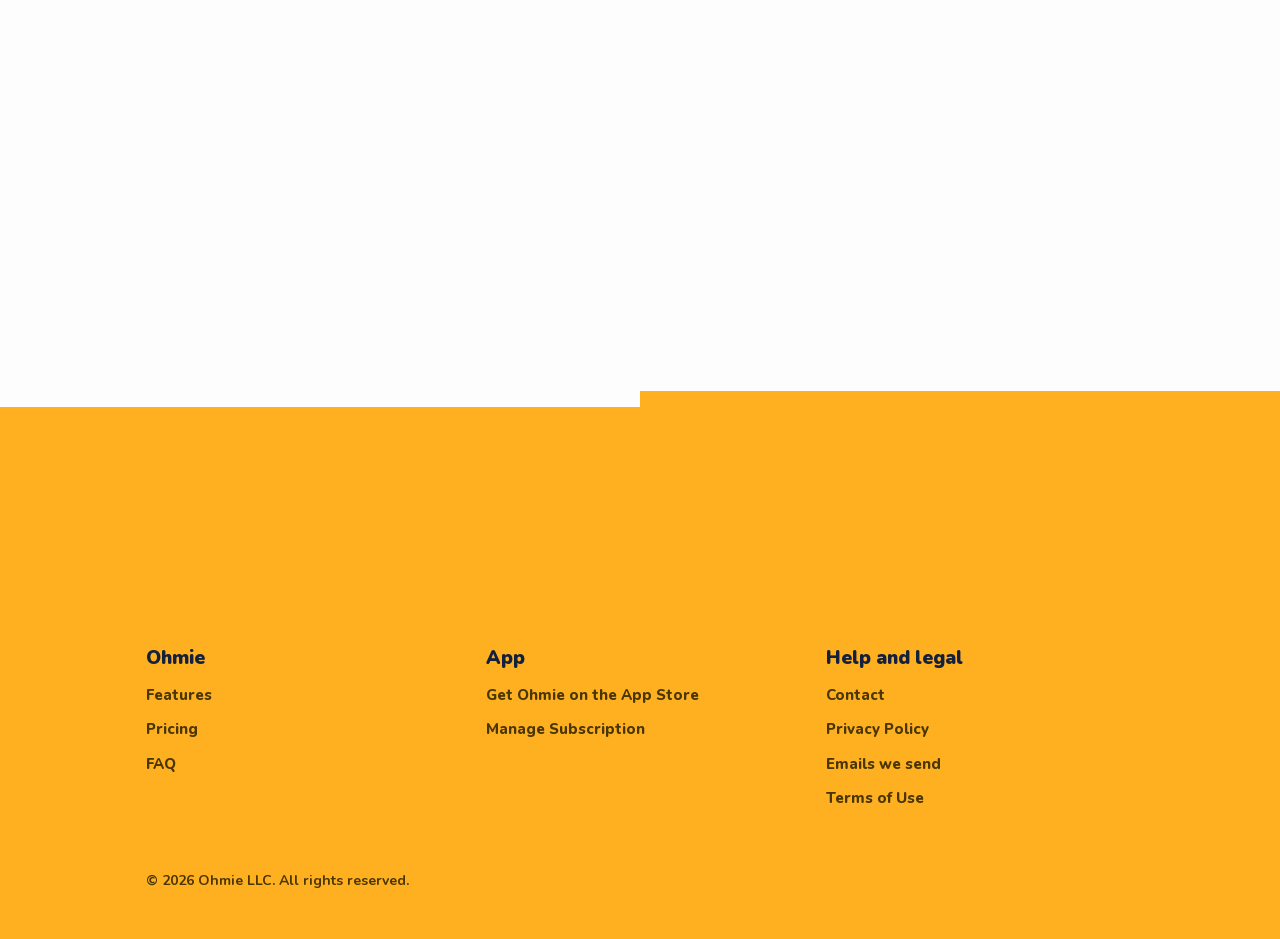
==== commit 4bf5c5c1: "Merge cabc6e5a785ecf4979c2d9819ecf7e2263b79380 into 29af6d00f1e8379b60958b764ecf0c58a1729afd" ====
--- a/index.html
+++ b/index.html
@@ -35,7 +35,7 @@
 
   <link rel="preload" as="font" type="font/woff2" href="assets/fonts/nunito-latin-var.woff2" crossorigin>
 
-  <link rel="stylesheet" href="styles.css?v=20261111d">
+  <link rel="stylesheet" href="styles.css?v=20261116a">
 
   <!-- PostHog analytics — cookieless: memory-only persistence (no cookies or
        localStorage), no autocapture, no session recording. Pageviews, pageleaves,
@@ -389,6 +389,7 @@
       <h3>Help and legal</h3>
       <a href="mailto:support@ohmie.io">Contact</a>
       <a href="privacy.html">Privacy Policy</a>
+      <a href="emails.html">Emails we send</a>
       <a href="https://www.apple.com/legal/internet-services/itunes/dev/stdeula/">Terms of Use</a>
     </div>
   </div>
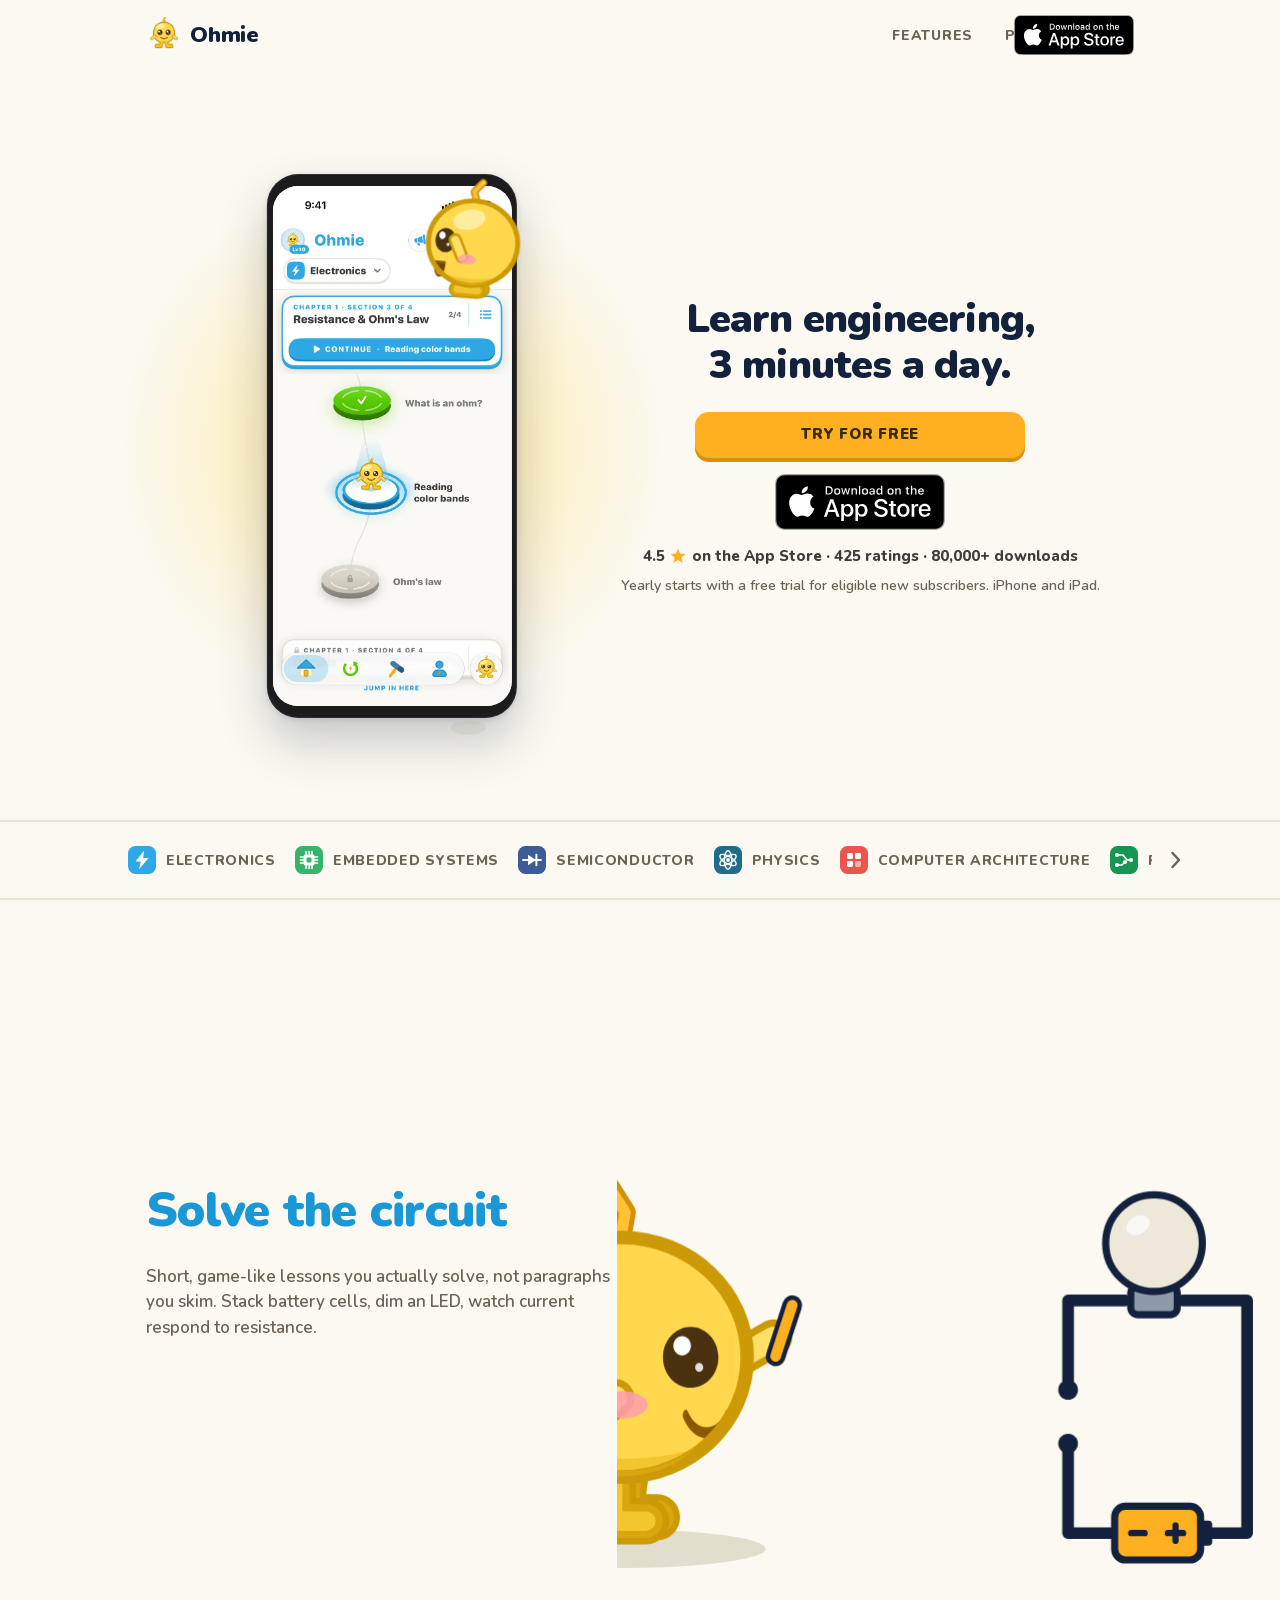
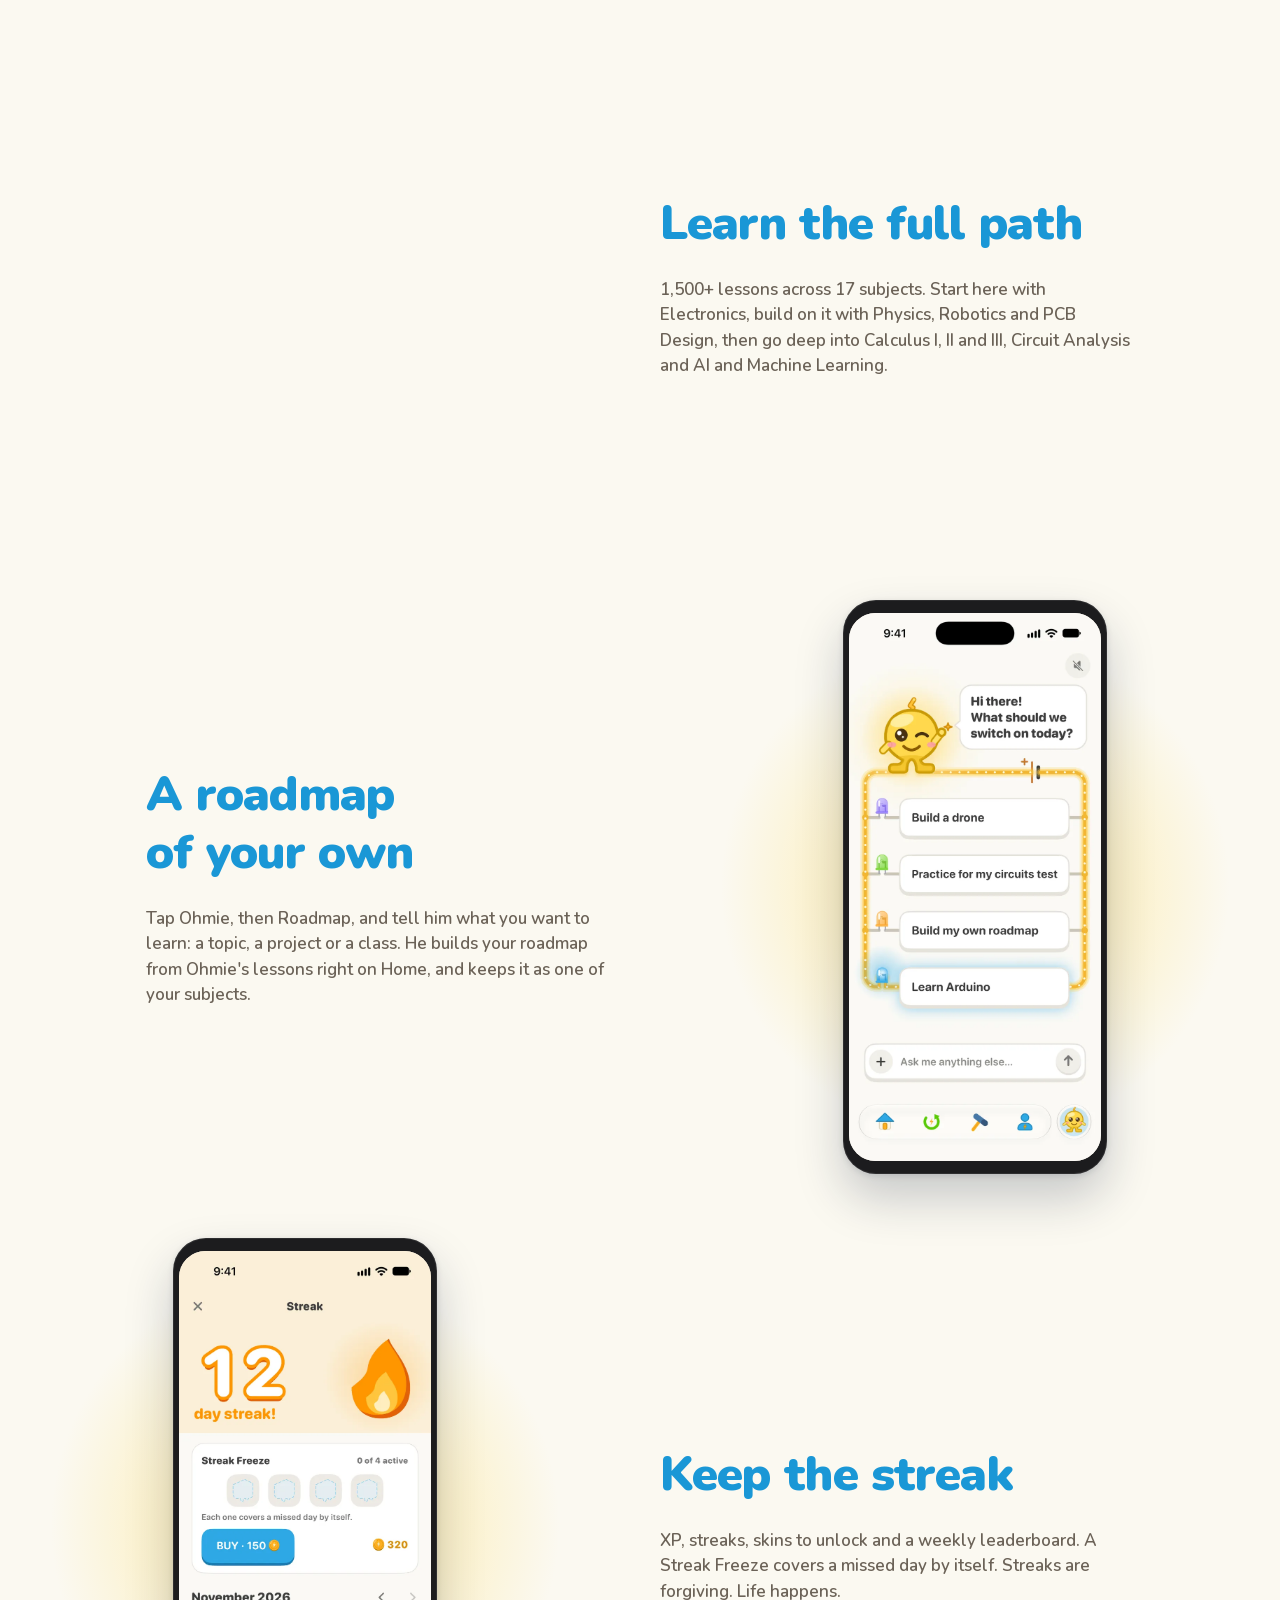
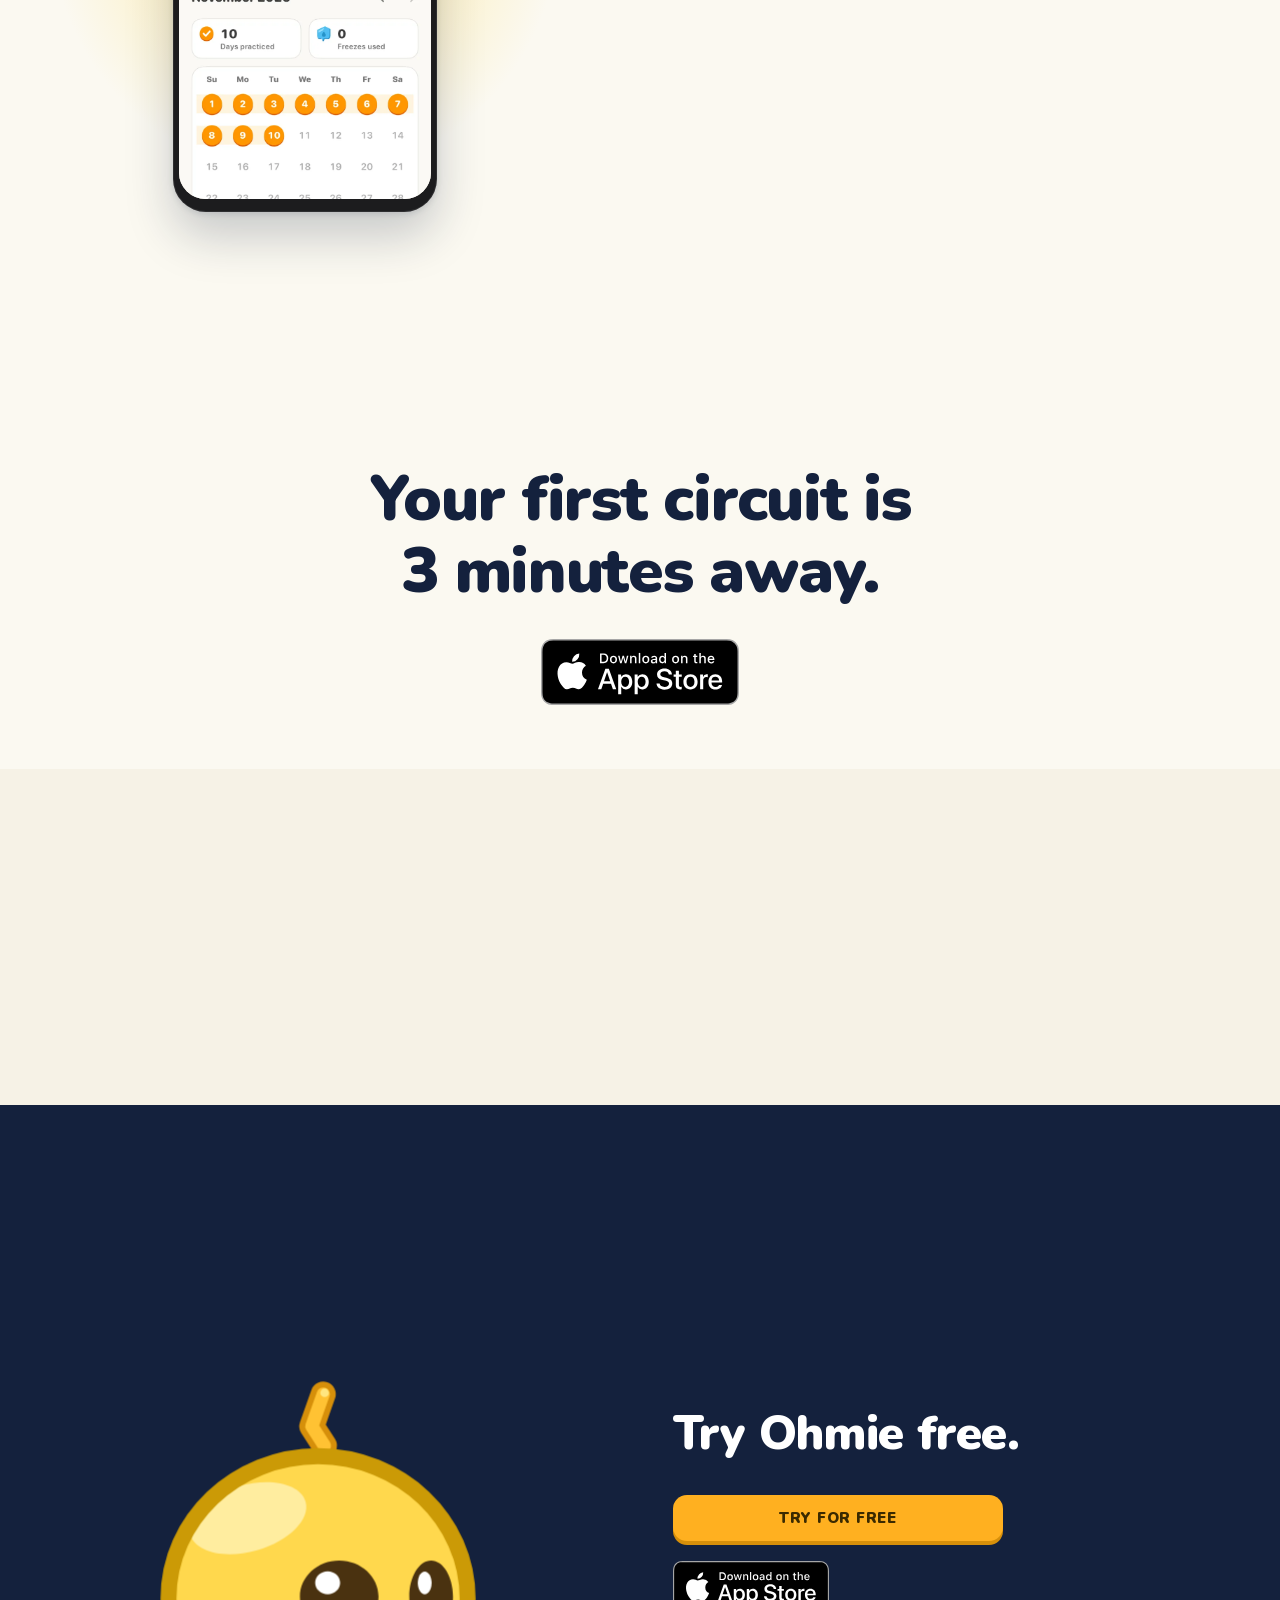
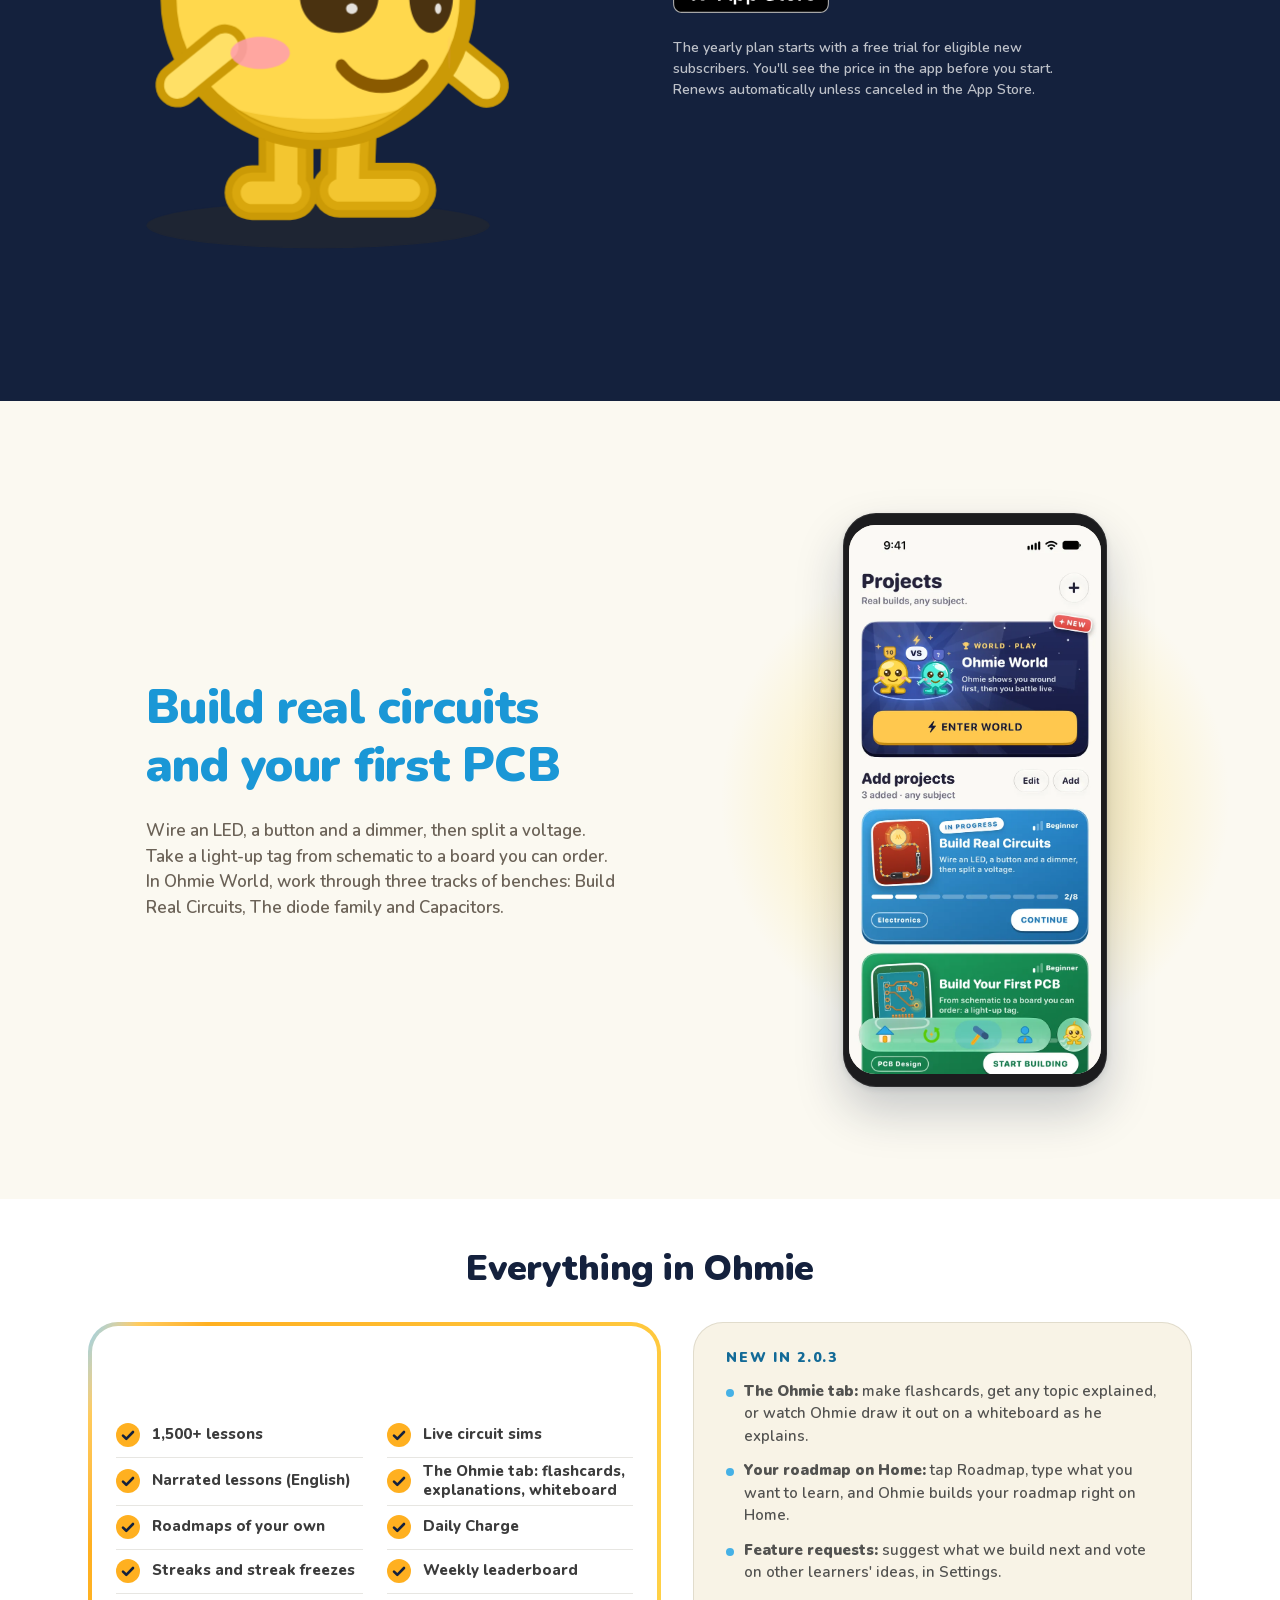
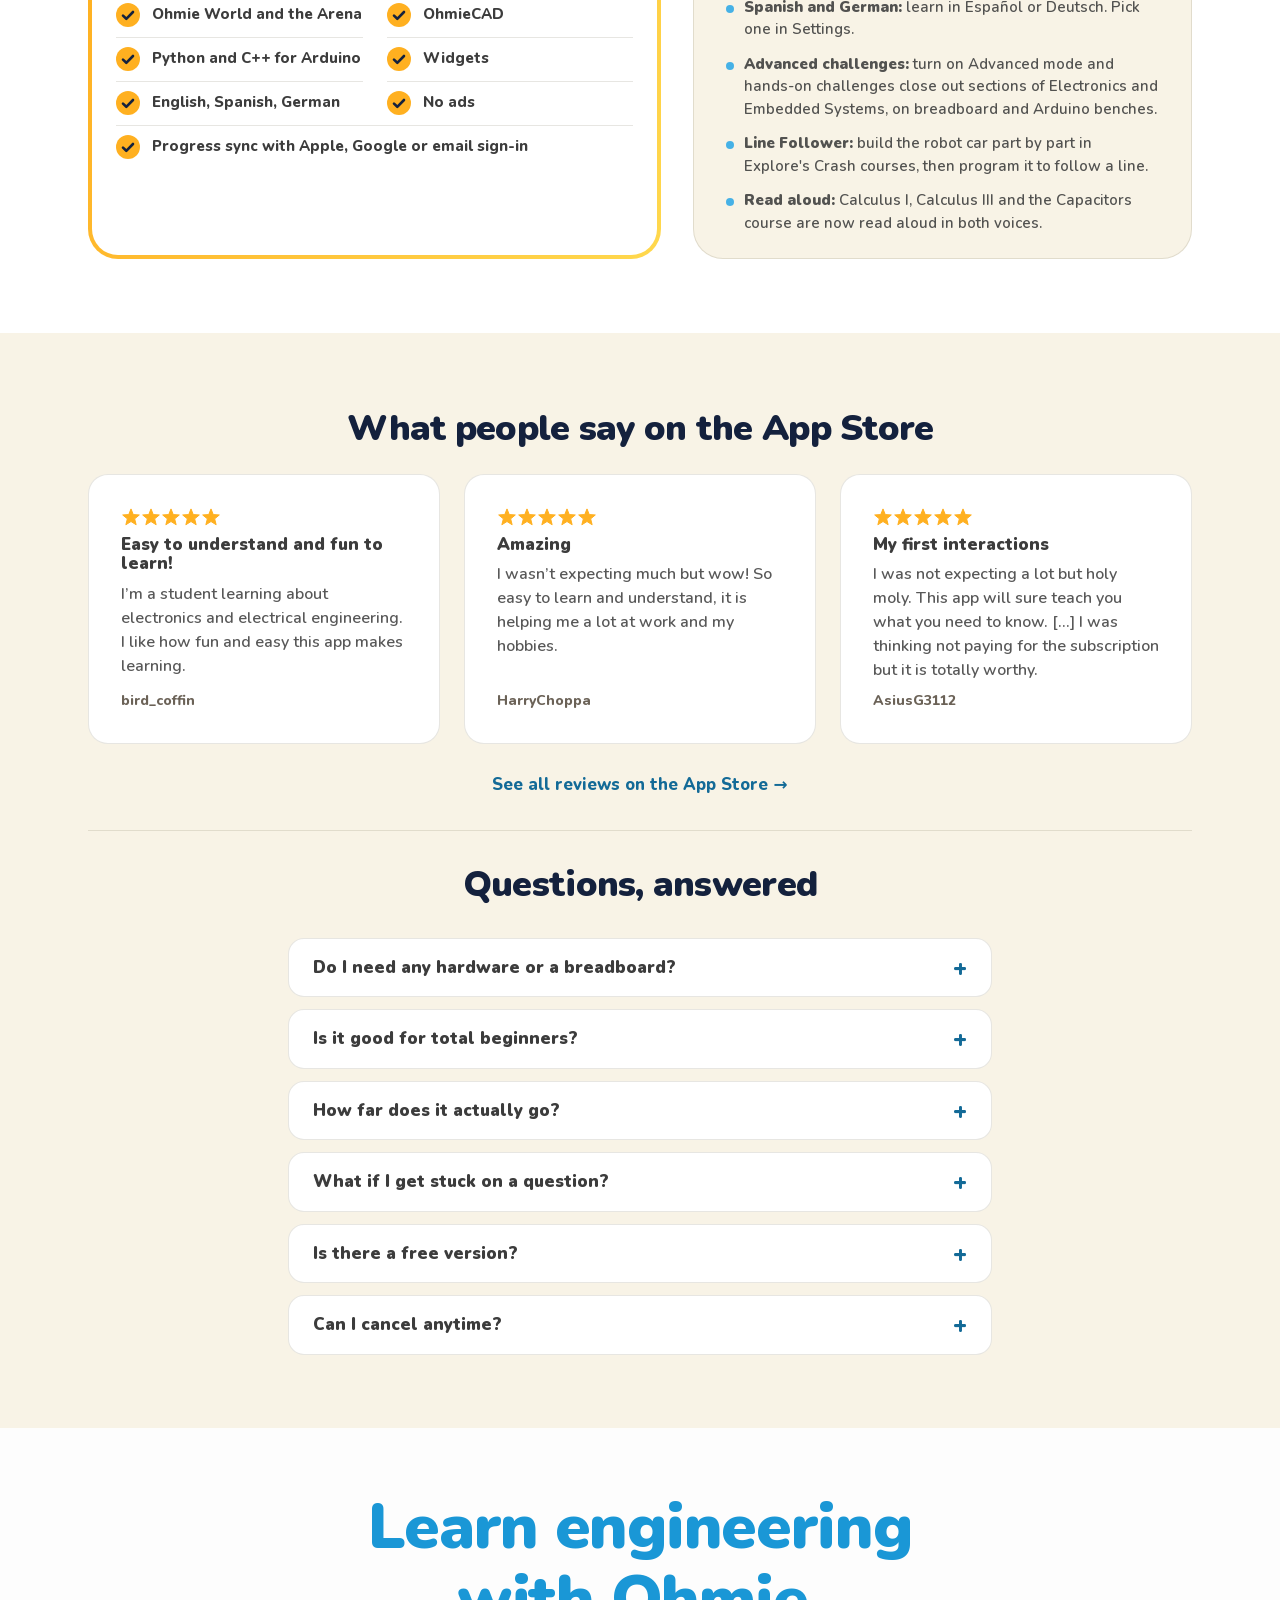
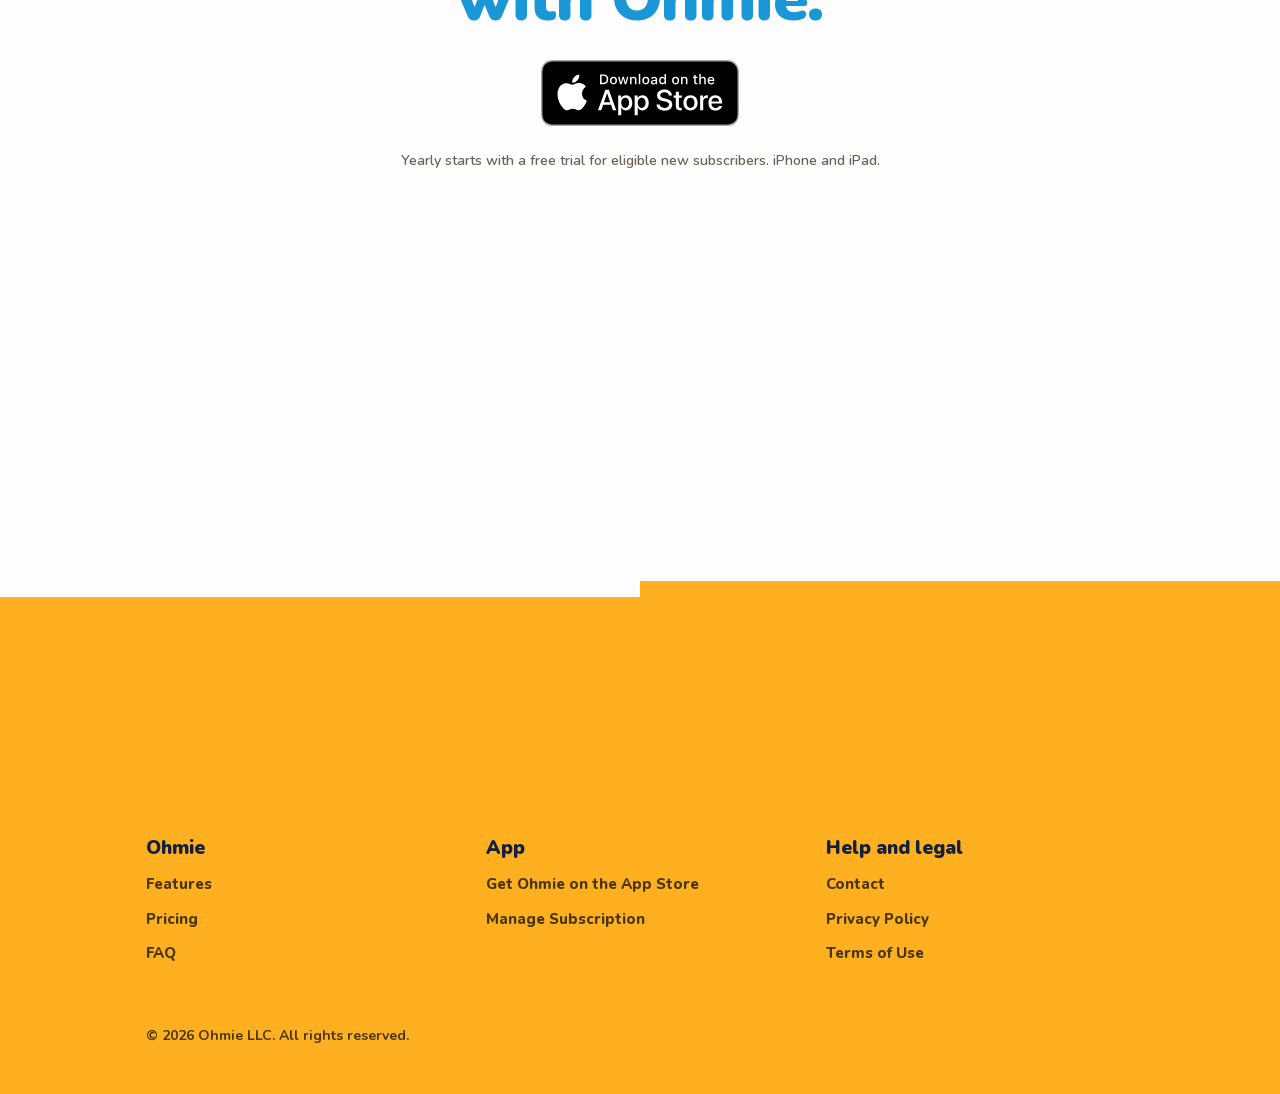
==== commit c4fdc5a5: "ohmie.io: the page's words match 2.0.3 (pictures to follow) - Head: description, og:description, og:" ====
--- a/index.html
+++ b/index.html
@@ -6,7 +6,7 @@
   <meta name="theme-color" content="#FBF9F1">
   <script>(function (d) { d.classList.add('js'); if (window.matchMedia && !matchMedia('(prefers-reduced-motion: reduce)').matches && 'IntersectionObserver' in window) d.classList.add('scenes'); })(document.documentElement);</script>
   <title>Ohmie: Learn Engineering</title>
-  <meta name="description" content="Ohmie teaches electronics the way you'd learn a language: short, game-like lessons you actually solve. Live circuit sims, real problems, your first circuit — 3 minutes a day.">
+  <meta name="description" content="Ohmie teaches engineering the way you'd learn a language: short, game-like lessons you actually solve, from electronics to calculus and AI. Live circuit sims, real problems, 3 minutes a day.">
 
   <link rel="canonical" href="https://ohmie.io/">
 
@@ -14,18 +14,18 @@
   <meta property="og:type" content="website">
   <meta property="og:url" content="https://ohmie.io/">
   <meta property="og:title" content="Ohmie: Learn Engineering">
-  <meta property="og:description" content="Pass circuits. 3 minutes a day. Real problems, not paragraphs — the way you'd learn a language.">
-  <meta property="og:image" content="https://ohmie.io/assets/og-card.png?v=20261009">
+  <meta property="og:description" content="Electronics, calculus and AI in 3 minutes a day. Solve real problems instead of reading paragraphs, the way you'd learn a language.">
+  <meta property="og:image" content="https://ohmie.io/assets/og-card.png?v=20261118">
   <meta property="og:image:width" content="1200">
   <meta property="og:image:height" content="630">
-  <meta property="og:image:alt" content="Ohmie mascot and app screenshot: Learn real electronics — 3 minutes a day">
+  <meta property="og:image:alt" content="Ohmie mascot and app screenshot: Learn engineering, 3 minutes a day">
   <meta property="og:site_name" content="Ohmie">
 
   <!-- Twitter -->
   <meta name="twitter:card" content="summary_large_image">
   <meta name="twitter:title" content="Ohmie: Learn Engineering">
-  <meta name="twitter:description" content="Pass circuits. 3 minutes a day. Live circuit sims you actually touch — not videos you skim.">
-  <meta name="twitter:image" content="https://ohmie.io/assets/og-card.png?v=20261009">
+  <meta name="twitter:description" content="Learn engineering 3 minutes a day. Live circuit sims you actually touch, not videos you skim.">
+  <meta name="twitter:image" content="https://ohmie.io/assets/og-card.png?v=20261118">
 
   <link rel="icon" type="image/png" href="assets/favicon.png?v=20261105">
   <link rel="apple-touch-icon" href="assets/apple-touch-icon.png?v=20261105">
@@ -35,7 +35,7 @@
 
   <link rel="preload" as="font" type="font/woff2" href="assets/fonts/nunito-latin-var.woff2" crossorigin>
 
-  <link rel="stylesheet" href="styles.css?v=20261116a">
+  <link rel="stylesheet" href="styles.css?v=20261111d">
 
   <!-- PostHog analytics — cookieless: memory-only persistence (no cookies or
        localStorage), no autocapture, no session recording. Pageviews, pageleaves,
@@ -54,8 +54,8 @@
   </script>
 </head>
 <body id="top" class="home">
-<!-- Shared icon art: the amber check disc (navy tick) for the feature column, one amber star, used wherever a rating shows (role="img" on each use, so amber is never text), and a tile for each of the app's fifteen subjects, drawn for this page in the subject's own colour -->
-<svg style="position:absolute;width:0;height:0;overflow:hidden" aria-hidden="true" focusable="false" width="0" height="0"><defs><symbol id="chk" viewBox="0 0 24 24"><circle cx="12" cy="12" r="12" fill="#FFB020"/><path d="M7 12.6l3.3 3.2L17 9" fill="none" stroke="#14213D" stroke-width="2.6" stroke-linecap="round" stroke-linejoin="round"/></symbol><symbol id="star" viewBox="0 0 24 24"><path d="M12 2.3L14.7 9.08L21.99 9.56L16.37 14.22L18.17 21.29L12 17.4L5.83 21.29L7.63 14.22L2.01 9.56L9.3 9.08Z" fill="#FFB020" stroke="#FFB020" stroke-width="1.2" stroke-linejoin="round"/></symbol><symbol id="sub-electronics" viewBox="0 0 28 28"><rect width="28" height="28" rx="7.5" fill="#2EA8E6"/><path d="M16.2 4.5 7.5 15.4h5.2l-1.8 8.1 9.6-11.6h-5.4z" fill="#fff"/></symbol><symbol id="sub-embedded" viewBox="0 0 28 28"><rect width="28" height="28" rx="7.5" fill="#37B36B"/><rect x="8.5" y="8.5" width="11" height="11" rx="2" fill="#fff"/><rect x="11.5" y="11.5" width="5" height="5" rx="1" fill="#37B36B"/><path d="M11 5.5v3M14 5.5v3M17 5.5v3M11 19.5v3M14 19.5v3M17 19.5v3M5.5 11h3M5.5 14h3M5.5 17h3M19.5 11h3M19.5 14h3M19.5 17h3" stroke="#fff" stroke-width="1.6" stroke-linecap="round"/></symbol><symbol id="sub-semiconductor" viewBox="0 0 28 28"><rect width="28" height="28" rx="7.5" fill="#3D5A99"/><path d="M5 14h18" stroke="#fff" stroke-width="1.8" stroke-linecap="round"/><path d="M10 8.8v10.4l8-5.2z" fill="#fff"/><path d="M18.4 8.8v10.4" stroke="#fff" stroke-width="2" stroke-linecap="round"/></symbol><symbol id="sub-physics" viewBox="0 0 28 28"><rect width="28" height="28" rx="7.5" fill="#1E6B8C"/><g fill="none" stroke="#fff" stroke-width="1.4"><ellipse cx="14" cy="14" rx="9.2" ry="3.7" transform="rotate(-30 14 14)"/><ellipse cx="14" cy="14" rx="9.2" ry="3.7" transform="rotate(30 14 14)"/><ellipse cx="14" cy="14" rx="3.7" ry="9.2"/></g><circle cx="14" cy="14" r="1.9" fill="#fff"/></symbol><symbol id="sub-architecture" viewBox="0 0 28 28"><rect width="28" height="28" rx="7.5" fill="#E8564E"/><g fill="#fff"><rect x="7" y="7" width="6" height="6" rx="1.4"/><rect x="15" y="7" width="6" height="6" rx="1.4"/><rect x="7" y="15" width="6" height="6" rx="1.4"/><rect x="15" y="15" width="6" height="6" rx="1.4" opacity=".55"/></g></symbol><symbol id="sub-pcb" viewBox="0 0 28 28"><rect width="28" height="28" rx="7.5" fill="#179653"/><path d="M7 9h6l4 5h4M7 19h5l2.5-2.5" fill="none" stroke="#fff" stroke-width="1.7" stroke-linecap="round" stroke-linejoin="round"/><g fill="#fff"><circle cx="7" cy="9" r="2.1"/><circle cx="21" cy="14" r="2.1"/><circle cx="7" cy="19" r="2.1"/><circle cx="15" cy="16" r="2.1"/></g></symbol><symbol id="sub-programming" viewBox="0 0 28 28"><rect width="28" height="28" rx="7.5" fill="#3776AB"/><path d="M11 9l-5 5 5 5M17 9l5 5-5 5" fill="none" stroke="#fff" stroke-width="2" stroke-linecap="round" stroke-linejoin="round"/><path d="M15.4 7.5l-2.8 13" stroke="#fff" stroke-width="1.8" stroke-linecap="round"/></symbol><symbol id="sub-cpp" viewBox="0 0 28 28"><rect width="28" height="28" rx="7.5" fill="#5E6AD2"/><path d="M12.2 10.3a4.7 4.7 0 1 0 0 7.4" fill="none" stroke="#fff" stroke-width="2.2" stroke-linecap="round"/><path d="M14.6 14h4M16.6 12v4M19.8 14h4M21.8 12v4" stroke="#fff" stroke-width="1.6" stroke-linecap="round"/></symbol><symbol id="sub-robotics" viewBox="0 0 28 28"><rect width="28" height="28" rx="7.5" fill="#FF9600"/><rect x="7" y="10" width="14" height="10.5" rx="3" fill="#fff"/><circle cx="11.3" cy="15" r="1.7" fill="#FF9600"/><circle cx="16.7" cy="15" r="1.7" fill="#FF9600"/><path d="M14 10V6.8M5 14v3M23 14v3" stroke="#fff" stroke-width="1.8" stroke-linecap="round"/><circle cx="14" cy="6" r="1.6" fill="#fff"/></symbol><symbol id="sub-calculus" viewBox="0 0 28 28"><rect width="28" height="28" rx="7.5" fill="#7A4E9E"/><path d="M18.5 6.6c-2.4-.9-3.9.3-4.1 2.9l-.8 9c-.2 2.6-1.7 3.8-4.1 2.9" fill="none" stroke="#fff" stroke-width="2.2" stroke-linecap="round"/></symbol><symbol id="sub-ai" viewBox="0 0 28 28"><rect width="28" height="28" rx="7.5" fill="#5B4BC2"/><path d="M8 8l12 3.5M8 8l12 9.5M8 14l12-2.5M8 14l12 3.5M8 20l12-8.5M8 20l12-2.5" stroke="#fff" stroke-width="1" opacity=".7"/><g fill="#fff"><circle cx="8" cy="8" r="2.2"/><circle cx="8" cy="14" r="2.2"/><circle cx="8" cy="20" r="2.2"/><circle cx="20" cy="11.5" r="2.2"/><circle cx="20" cy="17.5" r="2.2"/></g></symbol><symbol id="sub-circuits" viewBox="0 0 28 28"><rect width="28" height="28" rx="7.5" fill="#2E4A5A"/><path d="M4.5 14h4l1.4-3.6 2.8 7.2 2.8-7.2 2.8 7.2 1.4-3.6h3.8" fill="none" stroke="#fff" stroke-width="1.9" stroke-linecap="round" stroke-linejoin="round"/></symbol><symbol id="sub-analog" viewBox="0 0 28 28"><rect width="28" height="28" rx="7.5" fill="#8C3B4A"/><path d="M4.5 14c2.4-8.6 5.6-8.6 9.5 0s7.1 8.6 9.5 0" fill="none" stroke="#fff" stroke-width="2.1" stroke-linecap="round"/></symbol><symbol id="sub-power" viewBox="0 0 28 28"><rect width="28" height="28" rx="7.5" fill="#A82A2A"/><rect x="5" y="9.5" width="16" height="9" rx="2.2" fill="none" stroke="#fff" stroke-width="1.8"/><path d="M23 12.4v3.2" stroke="#fff" stroke-width="2" stroke-linecap="round"/><path d="M13.9 11.2l-2.6 3.2h2.9l-1 2.6 2.9-3.4h-2.9z" fill="#fff"/></symbol><symbol id="sub-logic" viewBox="0 0 28 28"><rect width="28" height="28" rx="7.5" fill="#5B6CC9"/><path d="M9.5 8h4.5a6 6 0 0 1 0 12H9.5z" fill="#fff"/><path d="M5 11h4.5M5 17h4.5M20 14h3.5" stroke="#fff" stroke-width="1.8" stroke-linecap="round"/></symbol><!-- lifts the reading clip's cream to the page's cream --><filter id="standin-cream" color-interpolation-filters="sRGB"><feColorMatrix type="matrix" values="1 0 0 0 0.0118  0 1 0 0 0  0 0 1 0 0.0118  0 0 0 1 0"/></filter></defs></svg>
+<!-- Shared icon art: the amber check disc (navy tick) for the feature column, one amber star, used wherever a rating shows (role="img" on each use, so amber is never text), and a tile for each of the app's seventeen subjects, drawn for this page in the subject's own colour -->
+<svg style="position:absolute;width:0;height:0;overflow:hidden" aria-hidden="true" focusable="false" width="0" height="0"><defs><symbol id="chk" viewBox="0 0 24 24"><circle cx="12" cy="12" r="12" fill="#FFB020"/><path d="M7 12.6l3.3 3.2L17 9" fill="none" stroke="#14213D" stroke-width="2.6" stroke-linecap="round" stroke-linejoin="round"/></symbol><symbol id="star" viewBox="0 0 24 24"><path d="M12 2.3L14.7 9.08L21.99 9.56L16.37 14.22L18.17 21.29L12 17.4L5.83 21.29L7.63 14.22L2.01 9.56L9.3 9.08Z" fill="#FFB020" stroke="#FFB020" stroke-width="1.2" stroke-linejoin="round"/></symbol><symbol id="sub-electronics" viewBox="0 0 28 28"><rect width="28" height="28" rx="7.5" fill="#2EA8E6"/><path d="M16.2 4.5 7.5 15.4h5.2l-1.8 8.1 9.6-11.6h-5.4z" fill="#fff"/></symbol><symbol id="sub-embedded" viewBox="0 0 28 28"><rect width="28" height="28" rx="7.5" fill="#37B36B"/><rect x="8.5" y="8.5" width="11" height="11" rx="2" fill="#fff"/><rect x="11.5" y="11.5" width="5" height="5" rx="1" fill="#37B36B"/><path d="M11 5.5v3M14 5.5v3M17 5.5v3M11 19.5v3M14 19.5v3M17 19.5v3M5.5 11h3M5.5 14h3M5.5 17h3M19.5 11h3M19.5 14h3M19.5 17h3" stroke="#fff" stroke-width="1.6" stroke-linecap="round"/></symbol><symbol id="sub-semiconductor" viewBox="0 0 28 28"><rect width="28" height="28" rx="7.5" fill="#3D5A99"/><path d="M5 14h18" stroke="#fff" stroke-width="1.8" stroke-linecap="round"/><path d="M10 8.8v10.4l8-5.2z" fill="#fff"/><path d="M18.4 8.8v10.4" stroke="#fff" stroke-width="2" stroke-linecap="round"/></symbol><symbol id="sub-physics" viewBox="0 0 28 28"><rect width="28" height="28" rx="7.5" fill="#1E6B8C"/><g fill="none" stroke="#fff" stroke-width="1.4"><ellipse cx="14" cy="14" rx="9.2" ry="3.7" transform="rotate(-30 14 14)"/><ellipse cx="14" cy="14" rx="9.2" ry="3.7" transform="rotate(30 14 14)"/><ellipse cx="14" cy="14" rx="3.7" ry="9.2"/></g><circle cx="14" cy="14" r="1.9" fill="#fff"/></symbol><symbol id="sub-architecture" viewBox="0 0 28 28"><rect width="28" height="28" rx="7.5" fill="#E8564E"/><g fill="#fff"><rect x="7" y="7" width="6" height="6" rx="1.4"/><rect x="15" y="7" width="6" height="6" rx="1.4"/><rect x="7" y="15" width="6" height="6" rx="1.4"/><rect x="15" y="15" width="6" height="6" rx="1.4" opacity=".55"/></g></symbol><symbol id="sub-pcb" viewBox="0 0 28 28"><rect width="28" height="28" rx="7.5" fill="#179653"/><path d="M7 9h6l4 5h4M7 19h5l2.5-2.5" fill="none" stroke="#fff" stroke-width="1.7" stroke-linecap="round" stroke-linejoin="round"/><g fill="#fff"><circle cx="7" cy="9" r="2.1"/><circle cx="21" cy="14" r="2.1"/><circle cx="7" cy="19" r="2.1"/><circle cx="15" cy="16" r="2.1"/></g></symbol><symbol id="sub-programming" viewBox="0 0 28 28"><rect width="28" height="28" rx="7.5" fill="#3776AB"/><path d="M11 9l-5 5 5 5M17 9l5 5-5 5" fill="none" stroke="#fff" stroke-width="2" stroke-linecap="round" stroke-linejoin="round"/><path d="M15.4 7.5l-2.8 13" stroke="#fff" stroke-width="1.8" stroke-linecap="round"/></symbol><symbol id="sub-cpp" viewBox="0 0 28 28"><rect width="28" height="28" rx="7.5" fill="#5E6AD2"/><path d="M12.2 10.3a4.7 4.7 0 1 0 0 7.4" fill="none" stroke="#fff" stroke-width="2.2" stroke-linecap="round"/><path d="M14.6 14h4M16.6 12v4M19.8 14h4M21.8 12v4" stroke="#fff" stroke-width="1.6" stroke-linecap="round"/></symbol><symbol id="sub-robotics" viewBox="0 0 28 28"><rect width="28" height="28" rx="7.5" fill="#FF9600"/><rect x="7" y="10" width="14" height="10.5" rx="3" fill="#fff"/><circle cx="11.3" cy="15" r="1.7" fill="#FF9600"/><circle cx="16.7" cy="15" r="1.7" fill="#FF9600"/><path d="M14 10V6.8M5 14v3M23 14v3" stroke="#fff" stroke-width="1.8" stroke-linecap="round"/><circle cx="14" cy="6" r="1.6" fill="#fff"/></symbol><symbol id="sub-calculus" viewBox="0 0 28 28"><rect width="28" height="28" rx="7.5" fill="#7A4E9E"/><path d="M18.5 6.6c-2.4-.9-3.9.3-4.1 2.9l-.8 9c-.2 2.6-1.7 3.8-4.1 2.9" fill="none" stroke="#fff" stroke-width="2.2" stroke-linecap="round"/></symbol><symbol id="sub-calculus2" viewBox="0 0 28 28"><rect width="28" height="28" rx="7.5" fill="#0F766E"/><path d="M19 7.5H9.5l5.6 6.5-5.6 6.5H19" fill="none" stroke="#fff" stroke-width="2.2" stroke-linecap="round" stroke-linejoin="round"/></symbol><symbol id="sub-calculus3" viewBox="0 0 28 28"><rect width="28" height="28" rx="7.5" fill="#3F5E8C"/><g fill="none" stroke="#fff" stroke-width="1.8" stroke-linecap="round" stroke-linejoin="round"><path d="M14 6.2l7 4v7.6l-7 4-7-4v-7.6z"/><path d="M7 10.2l7 4 7-4M14 14.2v7.6"/></g></symbol><symbol id="sub-ai" viewBox="0 0 28 28"><rect width="28" height="28" rx="7.5" fill="#5B4BC2"/><path d="M8 8l12 3.5M8 8l12 9.5M8 14l12-2.5M8 14l12 3.5M8 20l12-8.5M8 20l12-2.5" stroke="#fff" stroke-width="1" opacity=".7"/><g fill="#fff"><circle cx="8" cy="8" r="2.2"/><circle cx="8" cy="14" r="2.2"/><circle cx="8" cy="20" r="2.2"/><circle cx="20" cy="11.5" r="2.2"/><circle cx="20" cy="17.5" r="2.2"/></g></symbol><symbol id="sub-circuits" viewBox="0 0 28 28"><rect width="28" height="28" rx="7.5" fill="#2E4A5A"/><path d="M4.5 14h4l1.4-3.6 2.8 7.2 2.8-7.2 2.8 7.2 1.4-3.6h3.8" fill="none" stroke="#fff" stroke-width="1.9" stroke-linecap="round" stroke-linejoin="round"/></symbol><symbol id="sub-analog" viewBox="0 0 28 28"><rect width="28" height="28" rx="7.5" fill="#8C3B4A"/><path d="M4.5 14c2.4-8.6 5.6-8.6 9.5 0s7.1 8.6 9.5 0" fill="none" stroke="#fff" stroke-width="2.1" stroke-linecap="round"/></symbol><symbol id="sub-power" viewBox="0 0 28 28"><rect width="28" height="28" rx="7.5" fill="#A82A2A"/><rect x="5" y="9.5" width="16" height="9" rx="2.2" fill="none" stroke="#fff" stroke-width="1.8"/><path d="M23 12.4v3.2" stroke="#fff" stroke-width="2" stroke-linecap="round"/><path d="M13.9 11.2l-2.6 3.2h2.9l-1 2.6 2.9-3.4h-2.9z" fill="#fff"/></symbol><symbol id="sub-logic" viewBox="0 0 28 28"><rect width="28" height="28" rx="7.5" fill="#5B6CC9"/><path d="M9.5 8h4.5a6 6 0 0 1 0 12H9.5z" fill="#fff"/><path d="M5 11h4.5M5 17h4.5M20 14h3.5" stroke="#fff" stroke-width="1.8" stroke-linecap="round"/></symbol><!-- lifts the reading clip's cream to the page's cream --><filter id="standin-cream" color-interpolation-filters="sRGB"><feColorMatrix type="matrix" values="1 0 0 0 0.0118  0 1 0 0 0  0 0 1 0 0.0118  0 0 0 1 0"/></filter></defs></svg>
 
 <!-- ============ 0. HEADER: the badge joins it once the hero's own button has scrolled away ============ -->
 <header class="site-header" id="siteHeader">
@@ -94,20 +94,20 @@
     </div>
 
     <div class="hero-copy">
-      <h1>Learn real electronics, <span class="nowrap">3&nbsp;minutes a day.</span></h1>
+      <h1>Learn engineering, <span class="nowrap">3&nbsp;minutes a day.</span></h1>
       <div class="hero-cta" id="heroCta">
         <a class="btn btn-amber" href="https://apps.apple.com/us/app/id6779694265" data-placement="hero">Try for free</a>
         <a class="store-badge store-badge-xl" href="https://apps.apple.com/us/app/id6779694265" data-placement="hero_badge" aria-label="Download Ohmie on the App Store">
           <img src="assets/app-store-badge.svg" alt="" width="120" height="40">
         </a>
       </div>
-      <p class="hero-proof"><span class="nowrap">4.5 <svg class="star" role="img" aria-label="out of 5 stars" width="16" height="16"><use href="#star"/></svg> on the App Store · 419 ratings</span><span class="hero-proof-dot"> · </span><span class="nowrap">80,000+ downloads</span></p>
+      <p class="hero-proof"><span class="nowrap">4.5 <svg class="star" role="img" aria-label="out of 5 stars" width="16" height="16"><use href="#star"/></svg> on the App Store · 425 ratings</span><span class="hero-proof-dot"> · </span><span class="nowrap">80,000+ downloads</span></p>
       <p class="fine-print"><span data-price="yearly">Yearly starts with a free trial for eligible new subscribers.</span> <span class="nowrap">iPhone and iPad.</span></p>
     </div>
   </div>
 </section>
 
-<!-- ============ 2. SUBJECTS STRIP (wide screens): the app's fifteen subjects, in its own order ============ -->
+<!-- ============ 2. SUBJECTS STRIP (wide screens): the app's seventeen subjects, in its own order ============ -->
 <div class="strip">
   <div class="strip-inner">
   <ul class="strip-list" aria-label="Subjects in Ohmie">
@@ -120,7 +120,9 @@
     <li><svg class="strip-ico" aria-hidden="true" focusable="false"><use href="#sub-programming"/></svg>Programming</li>
     <li><svg class="strip-ico" aria-hidden="true" focusable="false"><use href="#sub-cpp"/></svg>C++</li>
     <li><svg class="strip-ico" aria-hidden="true" focusable="false"><use href="#sub-robotics"/></svg>Robotics</li>
-    <li><svg class="strip-ico" aria-hidden="true" focusable="false"><use href="#sub-calculus"/></svg>Calculus</li>
+    <li><svg class="strip-ico" aria-hidden="true" focusable="false"><use href="#sub-calculus"/></svg>Calculus I</li>
+    <li><svg class="strip-ico" aria-hidden="true" focusable="false"><use href="#sub-calculus2"/></svg>Calculus II</li>
+    <li><svg class="strip-ico" aria-hidden="true" focusable="false"><use href="#sub-calculus3"/></svg>Calculus III</li>
     <li><svg class="strip-ico" aria-hidden="true" focusable="false"><use href="#sub-ai"/></svg>AI and Machine Learning</li>
     <li><svg class="strip-ico" aria-hidden="true" focusable="false"><use href="#sub-circuits"/></svg>Circuit Analysis</li>
     <li><svg class="strip-ico" aria-hidden="true" focusable="false"><use href="#sub-analog"/></svg>Analog Electronics</li>
@@ -155,7 +157,7 @@
     <article class="row row-flip">
       <div class="row-copy">
         <h2>Learn the full path</h2>
-        <p>1,300+ lessons across 15 subjects. Start here with Electronics, build on it with Physics, Robotics and PCB Design, then go deep into Calculus, Circuit Analysis and AI and Machine Learning.</p>
+        <p>1,500+ lessons across 17 subjects. Start here with Electronics, build on it with Physics, Robotics and PCB Design, then go deep into Calculus I, II and III, Circuit Analysis and AI and Machine Learning.</p>
       </div>
       <div class="row-art">
         <div class="scene scene-grow" data-artboard="Ohmie Reads Tinker" data-machine="Scene" data-start="view">
@@ -170,7 +172,7 @@
     <article class="row">
       <div class="row-copy">
         <h2>A roadmap of your own</h2>
-        <p>Tap Ohmie and flip a switch, or type what you're making, and he builds you a roadmap of your own from Ohmie's lessons, ready to keep as one of your subjects.</p>
+        <p>Tap Ohmie, then Roadmap, and tell him what you want to learn: a topic, a project or a class. He builds your roadmap from Ohmie's lessons right on Home, and keeps it as one of your subjects.</p>
       </div>
       <div class="row-art row-art-phone">
         <div class="glow" aria-hidden="true"></div>
@@ -243,7 +245,7 @@
     <article class="row">
       <div class="row-copy">
         <h2>Build real circuits and your first PCB</h2>
-        <p>Wire an LED, a button and a dimmer, then split a voltage. Take a light-up tag from schematic to a board you can order. In Ohmie World, Ohmie shows you around first, then you battle live.</p>
+        <p>Wire an LED, a button and a dimmer, then split a voltage. Take a light-up tag from schematic to a board you can order. In Ohmie World, work through three tracks of benches: Build Real Circuits, The diode family and Capacitors.</p>
       </div>
       <div class="row-art row-art-phone">
         <div class="glow" aria-hidden="true"></div>
@@ -262,9 +264,11 @@
     <div class="everything-grid">
       <div class="check-col">
         <ul class="check-list">
-          <li><svg class="chk" aria-hidden="true" focusable="false"><use href="#chk"/></svg>1,300+ lessons</li>
+          <li><svg class="chk" aria-hidden="true" focusable="false"><use href="#chk"/></svg>1,500+ lessons</li>
           <li><svg class="chk" aria-hidden="true" focusable="false"><use href="#chk"/></svg>Live circuit sims</li>
           <li><svg class="chk" aria-hidden="true" focusable="false"><use href="#chk"/></svg>Narrated lessons (English)</li>
+          <li><svg class="chk" aria-hidden="true" focusable="false"><use href="#chk"/></svg>The Ohmie tab: flashcards, explanations, whiteboard</li>
+          <li><svg class="chk" aria-hidden="true" focusable="false"><use href="#chk"/></svg>Roadmaps of your own</li>
           <li><svg class="chk" aria-hidden="true" focusable="false"><use href="#chk"/></svg>Daily Charge</li>
           <li><svg class="chk" aria-hidden="true" focusable="false"><use href="#chk"/></svg>Streaks and streak freezes</li>
           <li><svg class="chk" aria-hidden="true" focusable="false"><use href="#chk"/></svg>Weekly leaderboard</li>
@@ -278,12 +282,18 @@
         </ul>
       </div>
       <div class="new-col">
-        <p class="eyebrow">New in 2.0.1</p>
+        <p class="eyebrow">New in 2.0.3</p>
         <!-- phones: the notes sit behind this details (script.js closes it under 60rem); wider screens hide the summary and keep it open; JS off = open everywhere -->
         <details class="new-details" open>
-          <summary>What's new in 2.0.1</summary>
+          <summary>What's new in 2.0.3</summary>
           <ul class="new-list">
-            <li><strong>A roadmap of your own:</strong> tap Ohmie at the right end of the tab bar and flip a switch, or type what you're making, and he builds you a roadmap of your own from Ohmie's lessons, ready to keep as one of your subjects.</li>
+            <li><strong>The Ohmie tab:</strong> make flashcards, get any topic explained, or watch Ohmie draw it out on a whiteboard as he explains.</li>
+            <li><strong>Your roadmap on Home:</strong> tap Roadmap, type what you want to learn, and Ohmie builds your roadmap right on Home.</li>
+            <li><strong>Feature requests:</strong> suggest what we build next and vote on other learners' ideas, in Settings.</li>
+            <li><strong>Spanish and German:</strong> learn in Español or Deutsch. Pick one in Settings.</li>
+            <li><strong>Advanced challenges:</strong> turn on Advanced mode and hands-on challenges close out sections of Electronics and Embedded Systems, on breadboard and Arduino benches.</li>
+            <li><strong>Line Follower:</strong> build the robot car part by part in Explore's Crash courses, then program it to follow a line.</li>
+            <li><strong>Read aloud:</strong> Calculus I, Calculus III and the Capacitors course are now read aloud in both voices.</li>
           </ul>
         </details>
       </div>
@@ -332,7 +342,7 @@
       </details>
       <details class="faq-item">
         <summary>How far does it actually go?</summary>
-        <p>Fifteen subjects. Start here with Electronics and Embedded Systems. Build on it with Semiconductor, Physics, Computer Architecture, PCB Design, Robotics and Digital Logic. Go deep with Calculus, AI and Machine Learning, Circuit Analysis, Analog Electronics and Power Electronics. Programming teaches Python, and C++ is a subject of its own. It's the same short, hands-on lesson rhythm the whole way, and the ideas just get bigger.</p>
+        <p>Seventeen subjects. Start here with Electronics and Embedded Systems. Build on it with Semiconductor, Physics, Computer Architecture, PCB Design, Robotics and Digital Logic. Go deep with Calculus I, Calculus II, Calculus III, AI and Machine Learning, Circuit Analysis, Analog Electronics and Power Electronics. Programming teaches Python, and C++ is a subject of its own. It's the same short, hands-on lesson rhythm the whole way, and the ideas just get bigger.</p>
       </details>
       <details class="faq-item">
         <summary>What if I get stuck on a question?</summary>
@@ -353,7 +363,7 @@
 <!-- ============ 9. THE ENDING: the headline, the badge, and Ohmie, who peeks up, jumps out of the wave, stays a while, and sinks back, over and over ============ -->
 <section class="final" id="final">
   <div class="wrap final-head">
-    <h2>Learn real electronics with Ohmie.</h2>
+    <h2>Learn engineering with Ohmie.</h2>
     <a class="store-badge store-badge-xl" href="https://apps.apple.com/us/app/id6779694265" data-placement="final_cta" aria-label="Download Ohmie on the App Store">
       <img src="assets/app-store-badge.svg" alt="" width="120" height="40">
     </a>
@@ -389,7 +399,6 @@
       <h3>Help and legal</h3>
       <a href="mailto:support@ohmie.io">Contact</a>
       <a href="privacy.html">Privacy Policy</a>
-      <a href="emails.html">Emails we send</a>
       <a href="https://www.apple.com/legal/internet-services/itunes/dev/stdeula/">Terms of Use</a>
     </div>
   </div>
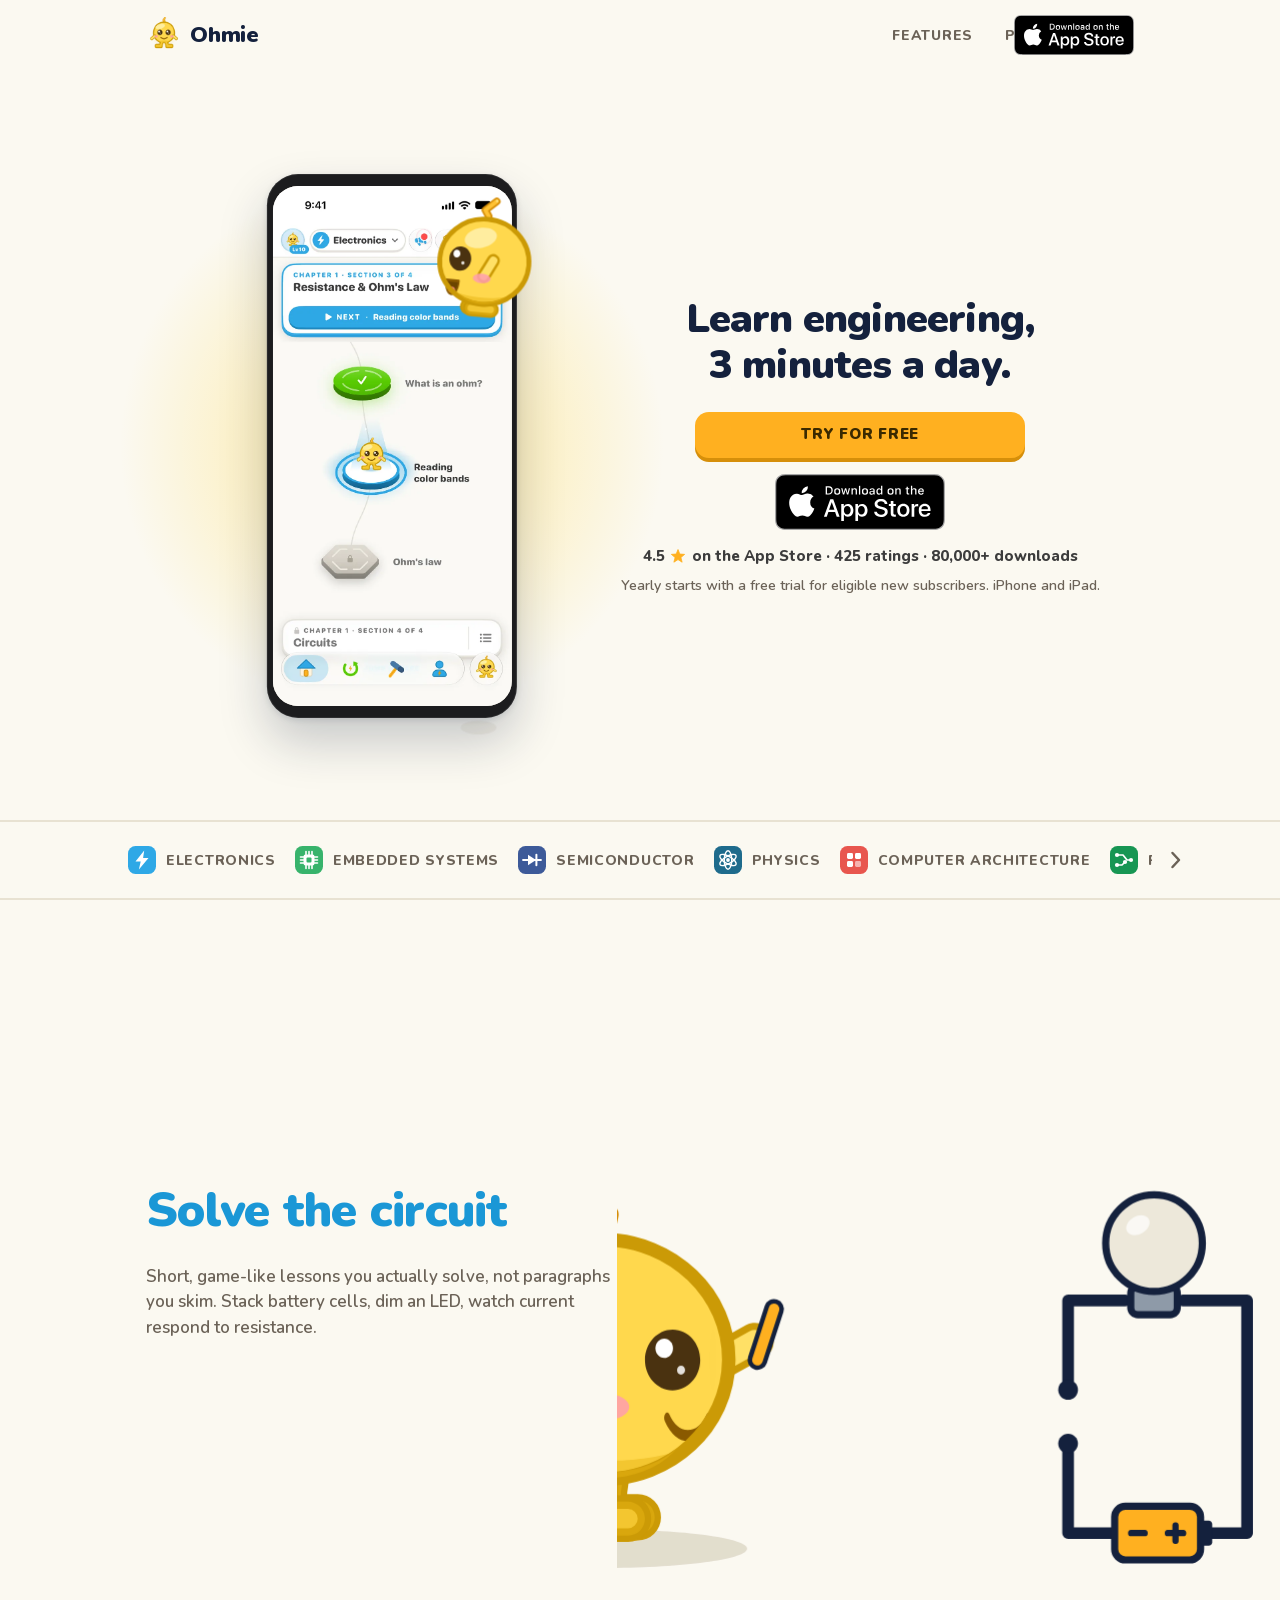
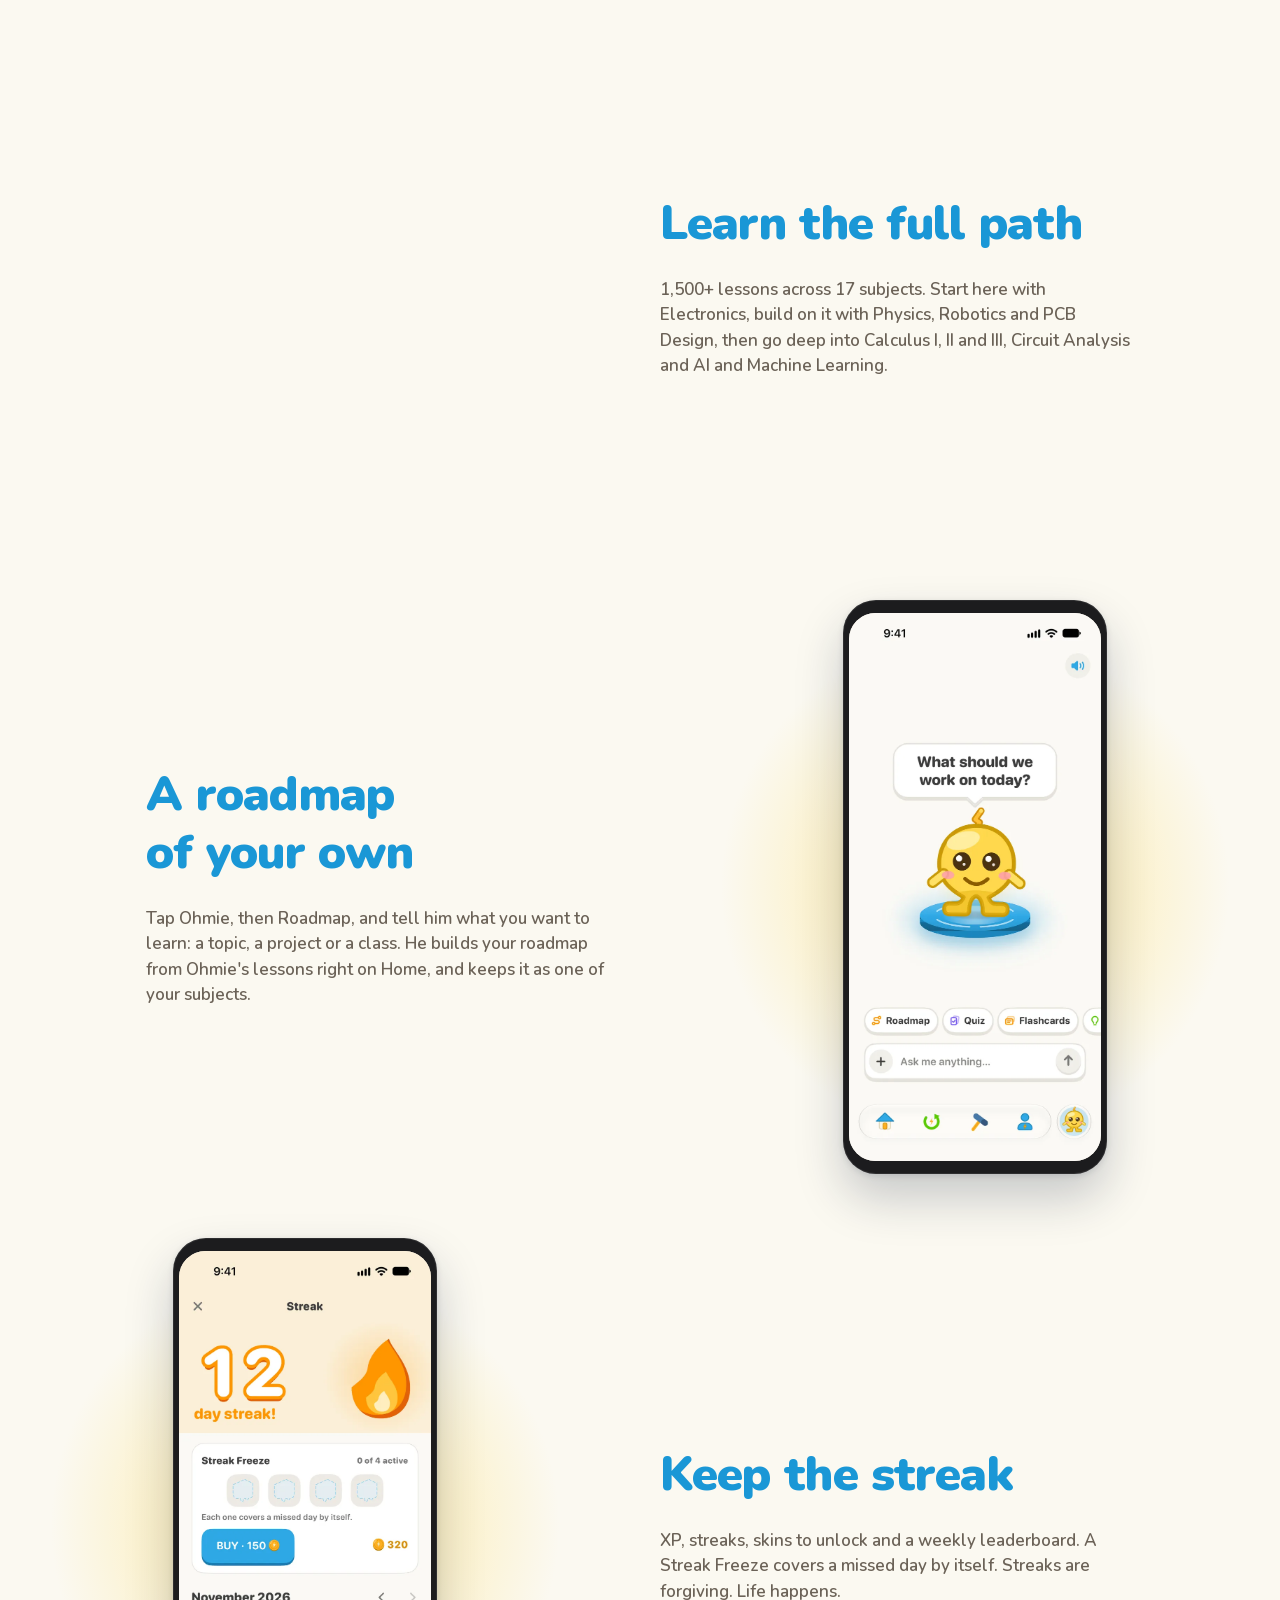
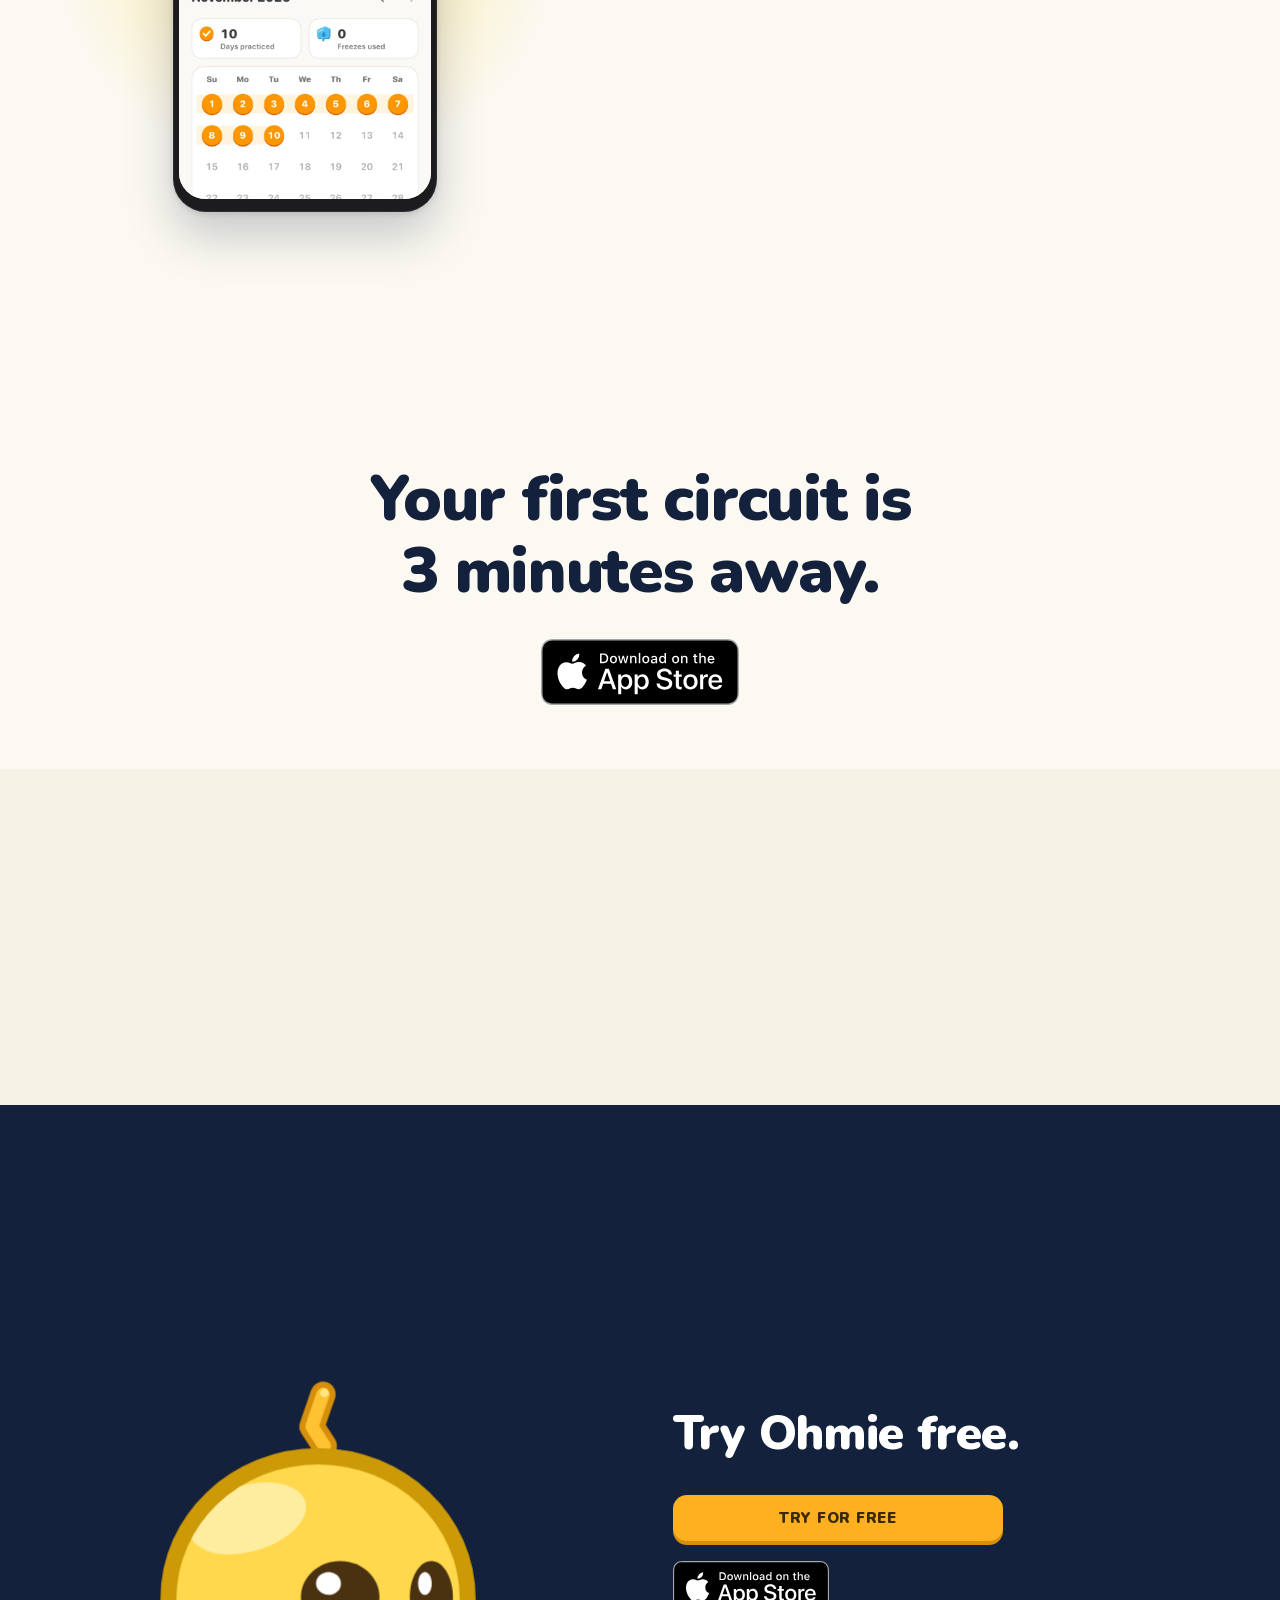
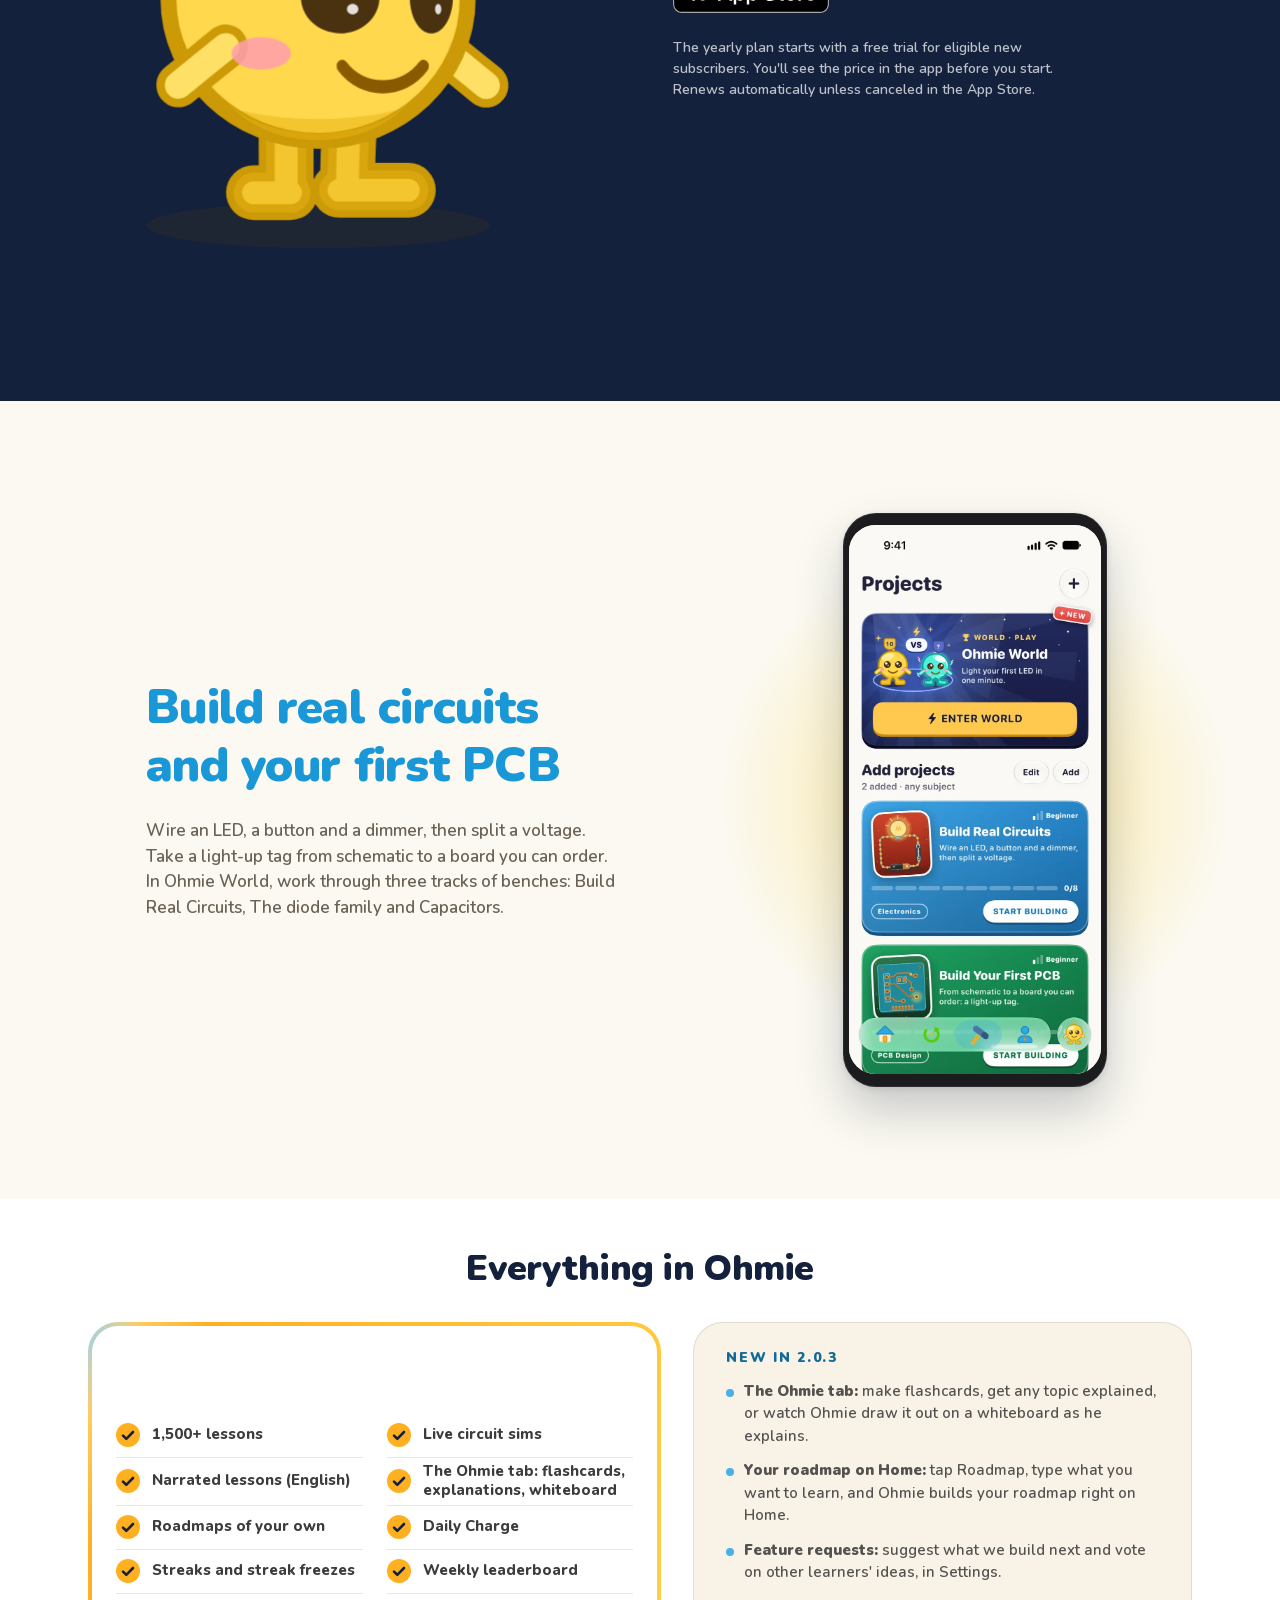
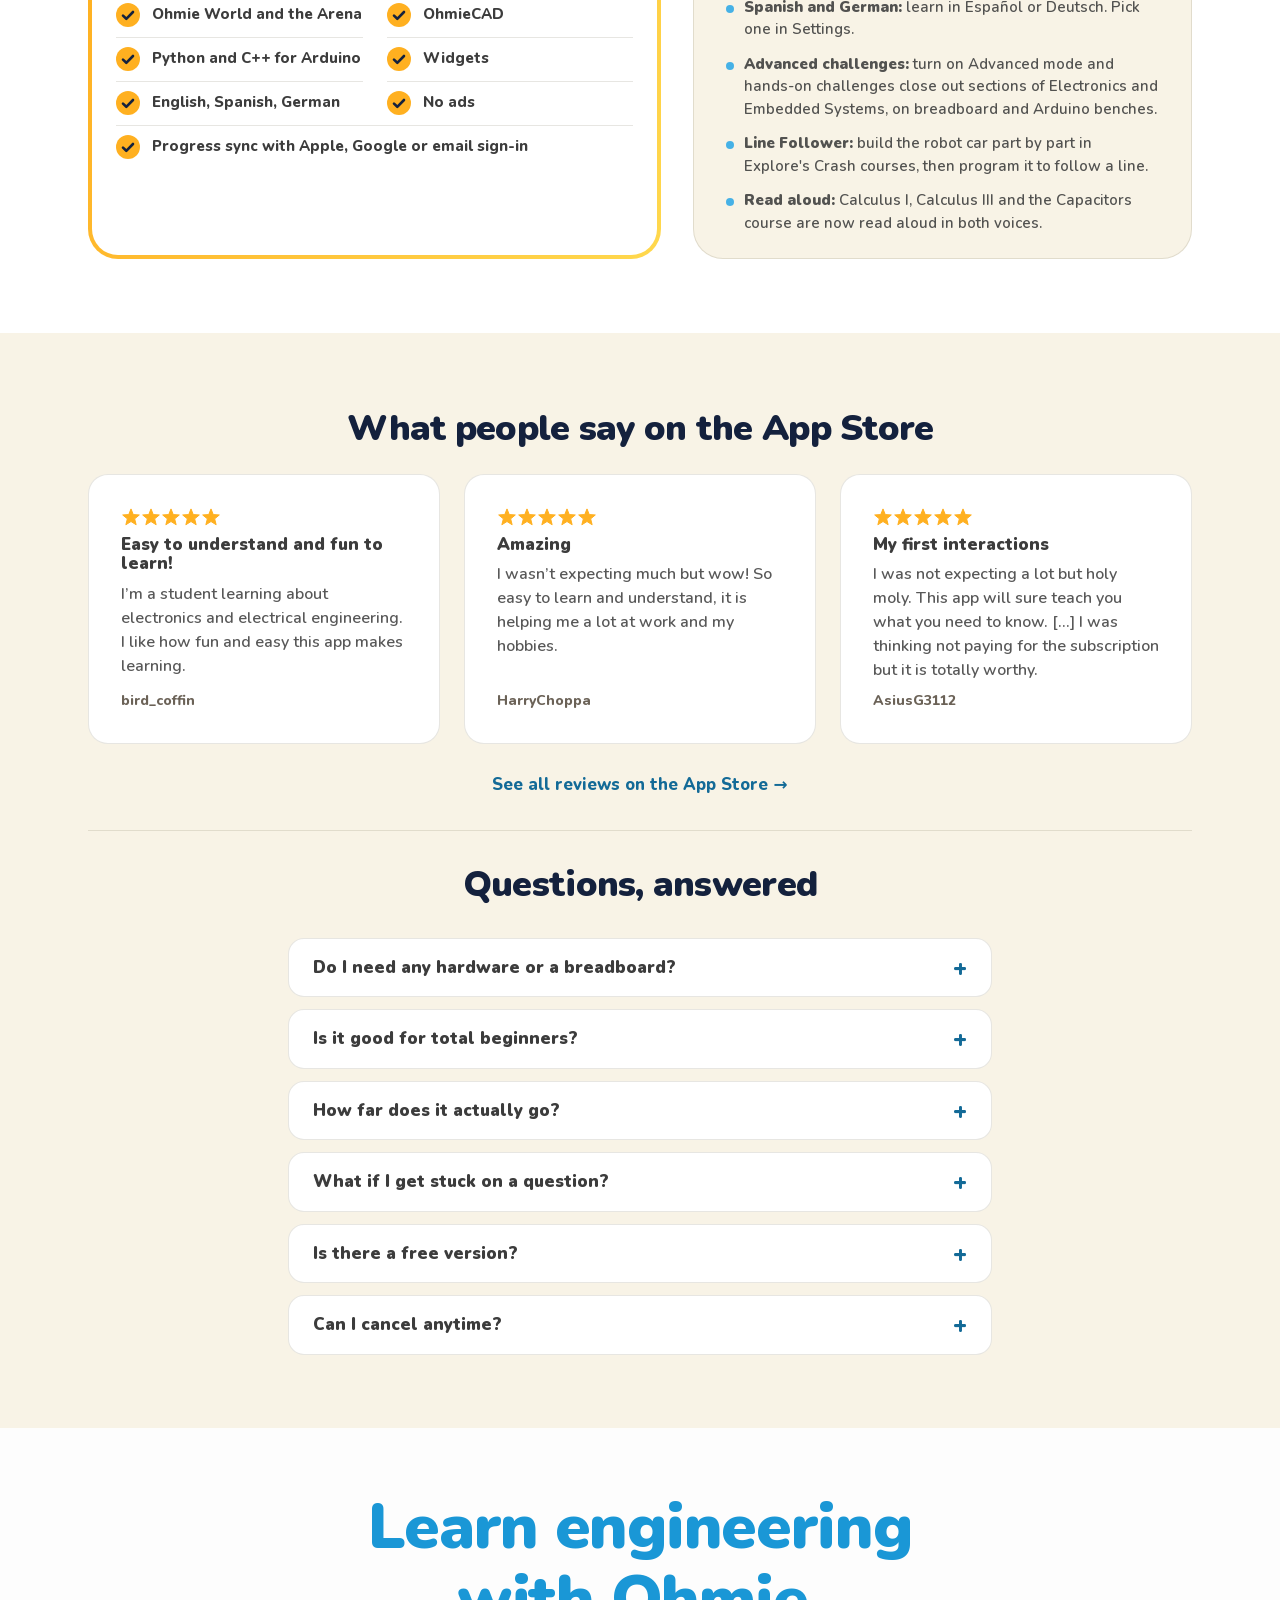
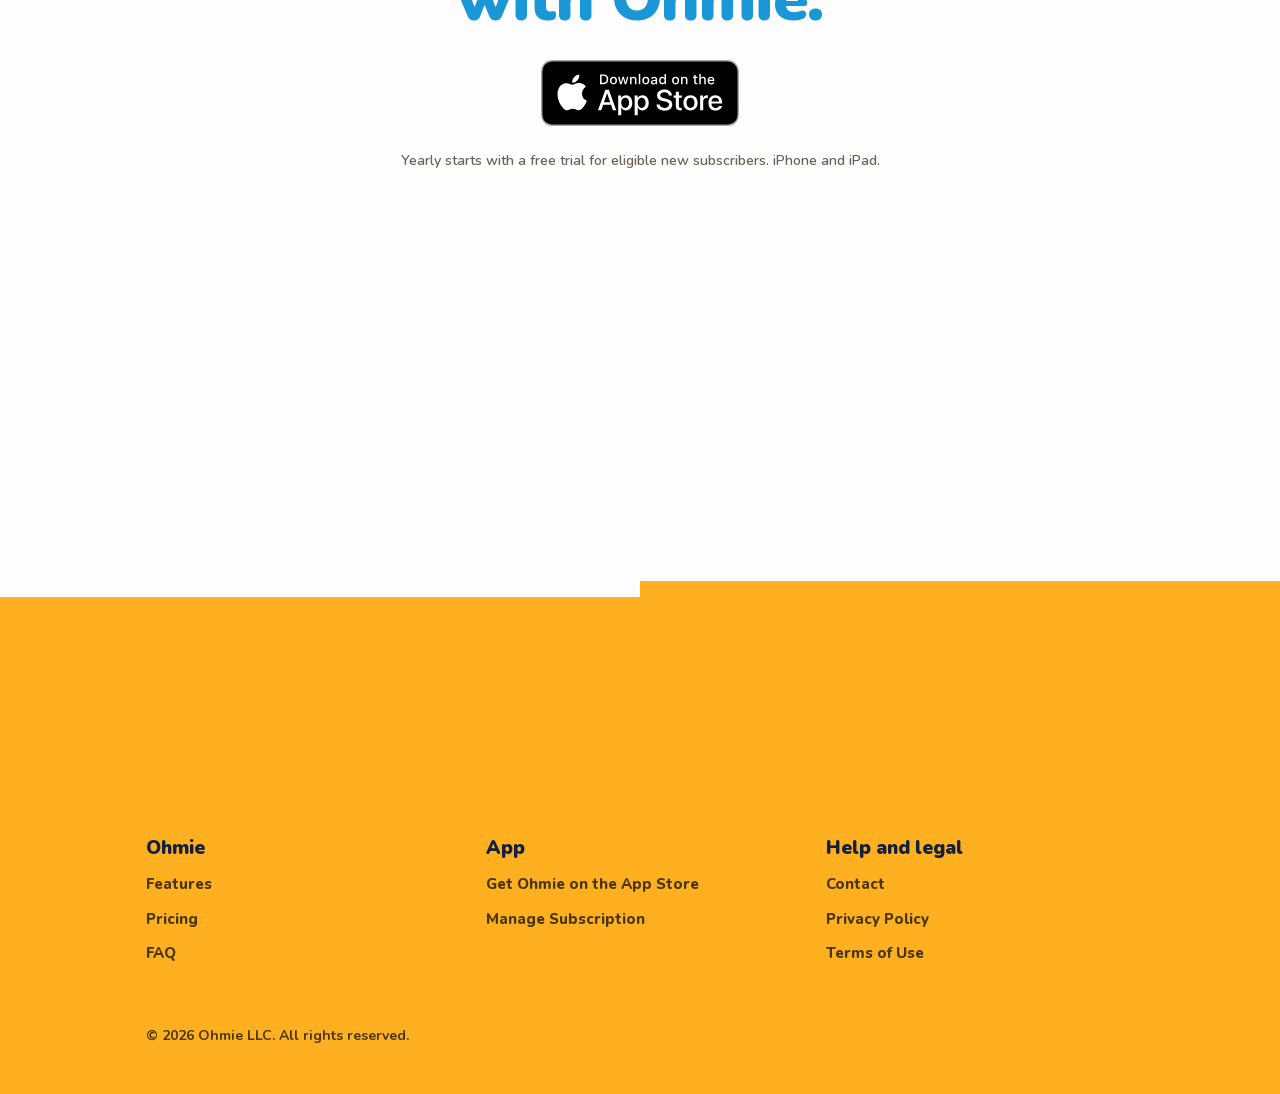
==== commit e0f31d1c: "ohmie.io: the app pictures come from 2.0.3 Captured from a simulator build of the 2.0.3 code on an i" ====
--- a/index.html
+++ b/index.html
@@ -30,8 +30,8 @@
   <link rel="icon" type="image/png" href="assets/favicon.png?v=20261105">
   <link rel="apple-touch-icon" href="assets/apple-touch-icon.png?v=20261105">
 
-  <!-- hero capture: the 2.0.1 home screen -->
-  <link rel="preload" as="image" href="assets/cap-01-home-201-2x.webp" fetchpriority="high">
+  <!-- hero capture: the 2.0.3 home screen -->
+  <link rel="preload" as="image" href="assets/cap-01-home-203-2x.webp" fetchpriority="high">
 
   <link rel="preload" as="font" type="font/woff2" href="assets/fonts/nunito-latin-var.woff2" crossorigin>
 
@@ -86,7 +86,7 @@
       <div class="glow" aria-hidden="true"></div>
       <div class="phone-wrap">
         <div class="phone">
-          <img src="assets/cap-01-home-201-2x.webp" alt="Home: the Electronics course, Chapter 1 Section 3 of 4, Resistance &amp; Ohm's Law, a Continue button for Reading color bands, and the lesson path with Ohmie standing on the current lesson" width="720" height="1565" fetchpriority="high" decoding="async">
+          <img src="assets/cap-01-home-203-2x.webp" alt="Home: the Electronics course, Chapter 1 Section 3 of 4, Resistance &amp; Ohm's Law, a Next button for Reading color bands, and the lesson path with Ohmie standing on the current lesson" width="720" height="1565" fetchpriority="high" decoding="async">
         </div>
         <img src="assets/ohmie-happy.webp" alt="" class="hero-mascot" id="heroMascotImg" width="150" height="145" decoding="async">
         <div class="scene scene-hero" data-artboard="Ohmie Hero" data-machine="Scene" data-start="load" data-hide="#heroMascotImg" aria-hidden="true"><canvas></canvas></div>
@@ -177,7 +177,7 @@
       <div class="row-art row-art-phone">
         <div class="glow" aria-hidden="true"></div>
         <div class="phone-wrap">
-          <div class="phone"><img src="assets/cap-201-builder-2x.webp" alt="Ohmie's tab: Hi there! What should we switch on today? Four switches on a circuit, Build a drone, Practice for my circuits test, Build my own roadmap and Learn Arduino, over a field that says Ask me anything else" width="720" height="1565" loading="lazy" decoding="async"></div>
+          <div class="phone"><img src="assets/cap-203-ohmie-tab-2x.webp" alt="The Ohmie tab: Ohmie on a glowing pad asks What should we work on today? over the buttons Roadmap, Quiz and Flashcards and a field that says Ask me anything" width="720" height="1565" loading="lazy" decoding="async"></div>
         </div>
       </div>
     </article>
@@ -250,7 +250,7 @@
       <div class="row-art row-art-phone">
         <div class="glow" aria-hidden="true"></div>
         <div class="phone-wrap">
-          <div class="phone"><img src="assets/cap-201-projects-2x.webp" alt="The Projects tab: Ohmie World with an Enter World button, then Build Real Circuits and Build Your First PCB" width="720" height="1565" loading="lazy" decoding="async"></div>
+          <div class="phone"><img src="assets/cap-203-projects-2x.webp" alt="The Projects tab: Ohmie World with an Enter World button, then Build Real Circuits and Build Your First PCB" width="720" height="1565" loading="lazy" decoding="async"></div>
         </div>
       </div>
     </article>
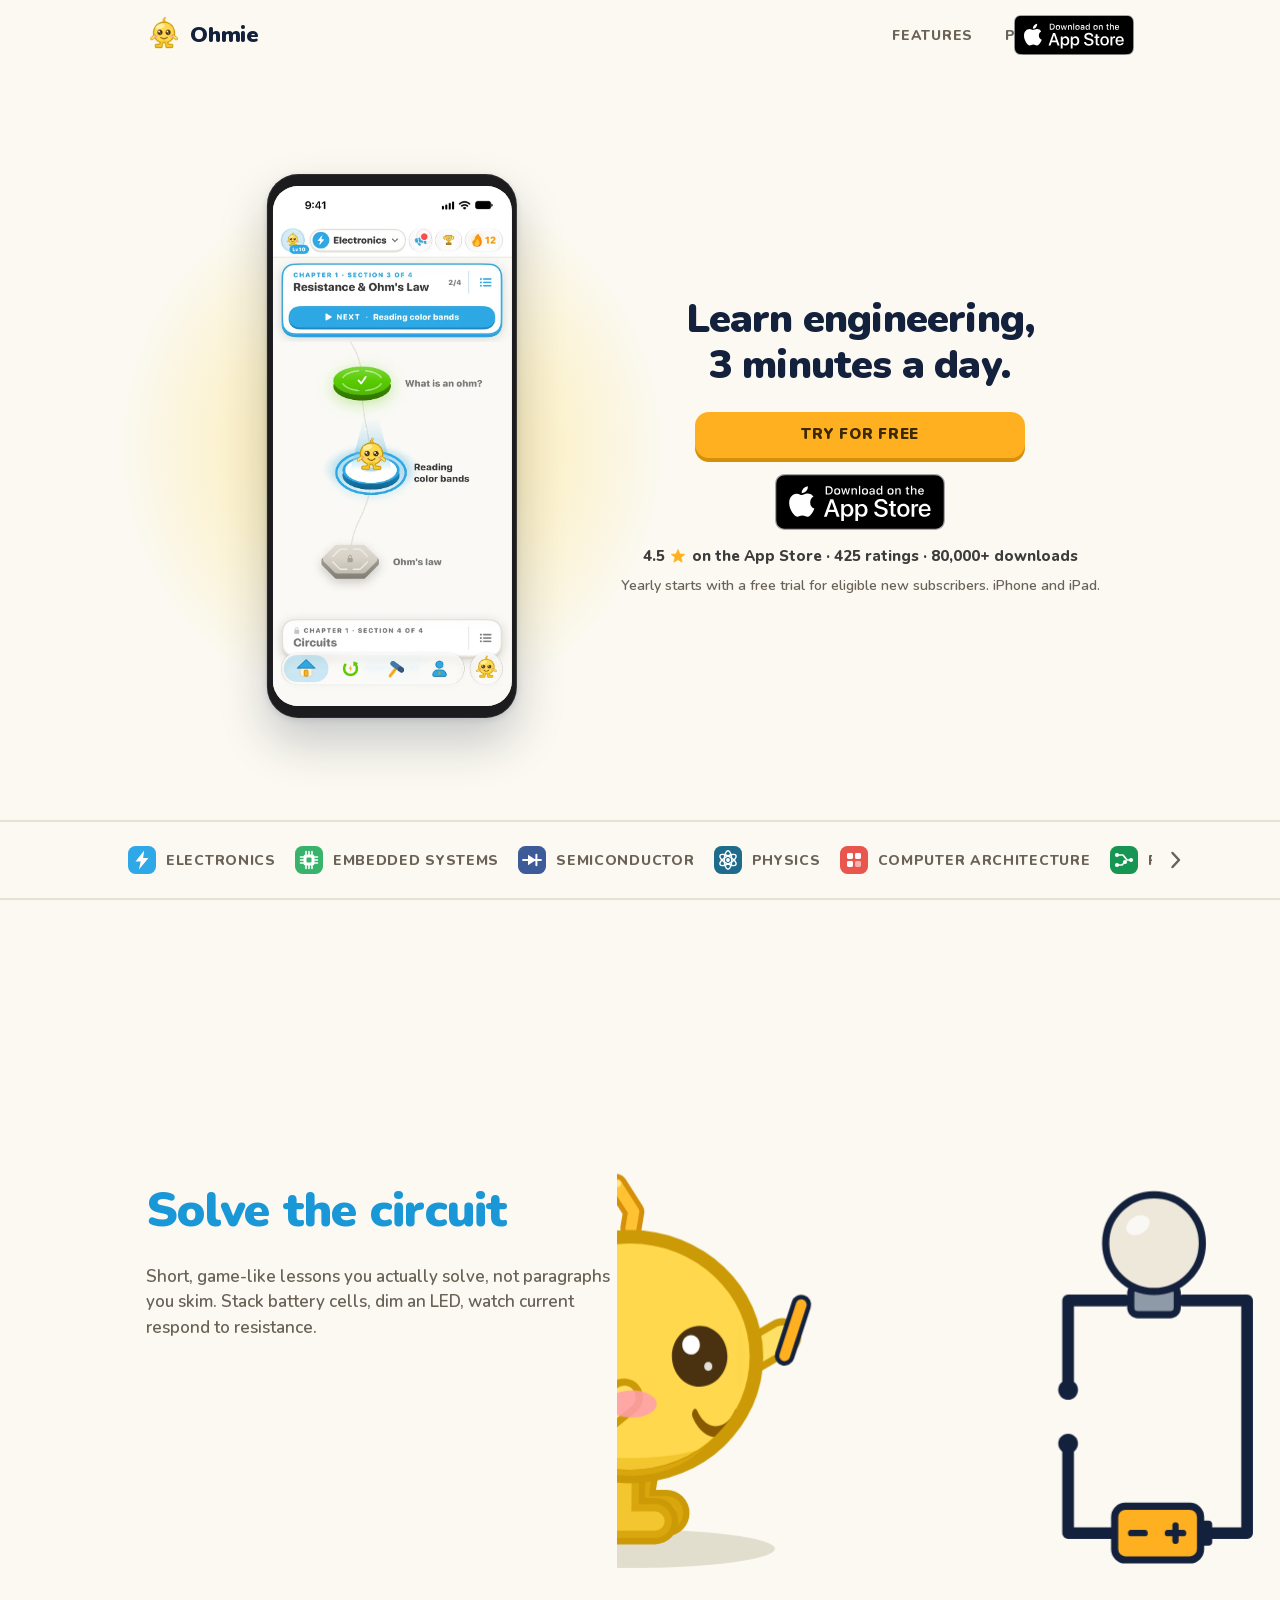
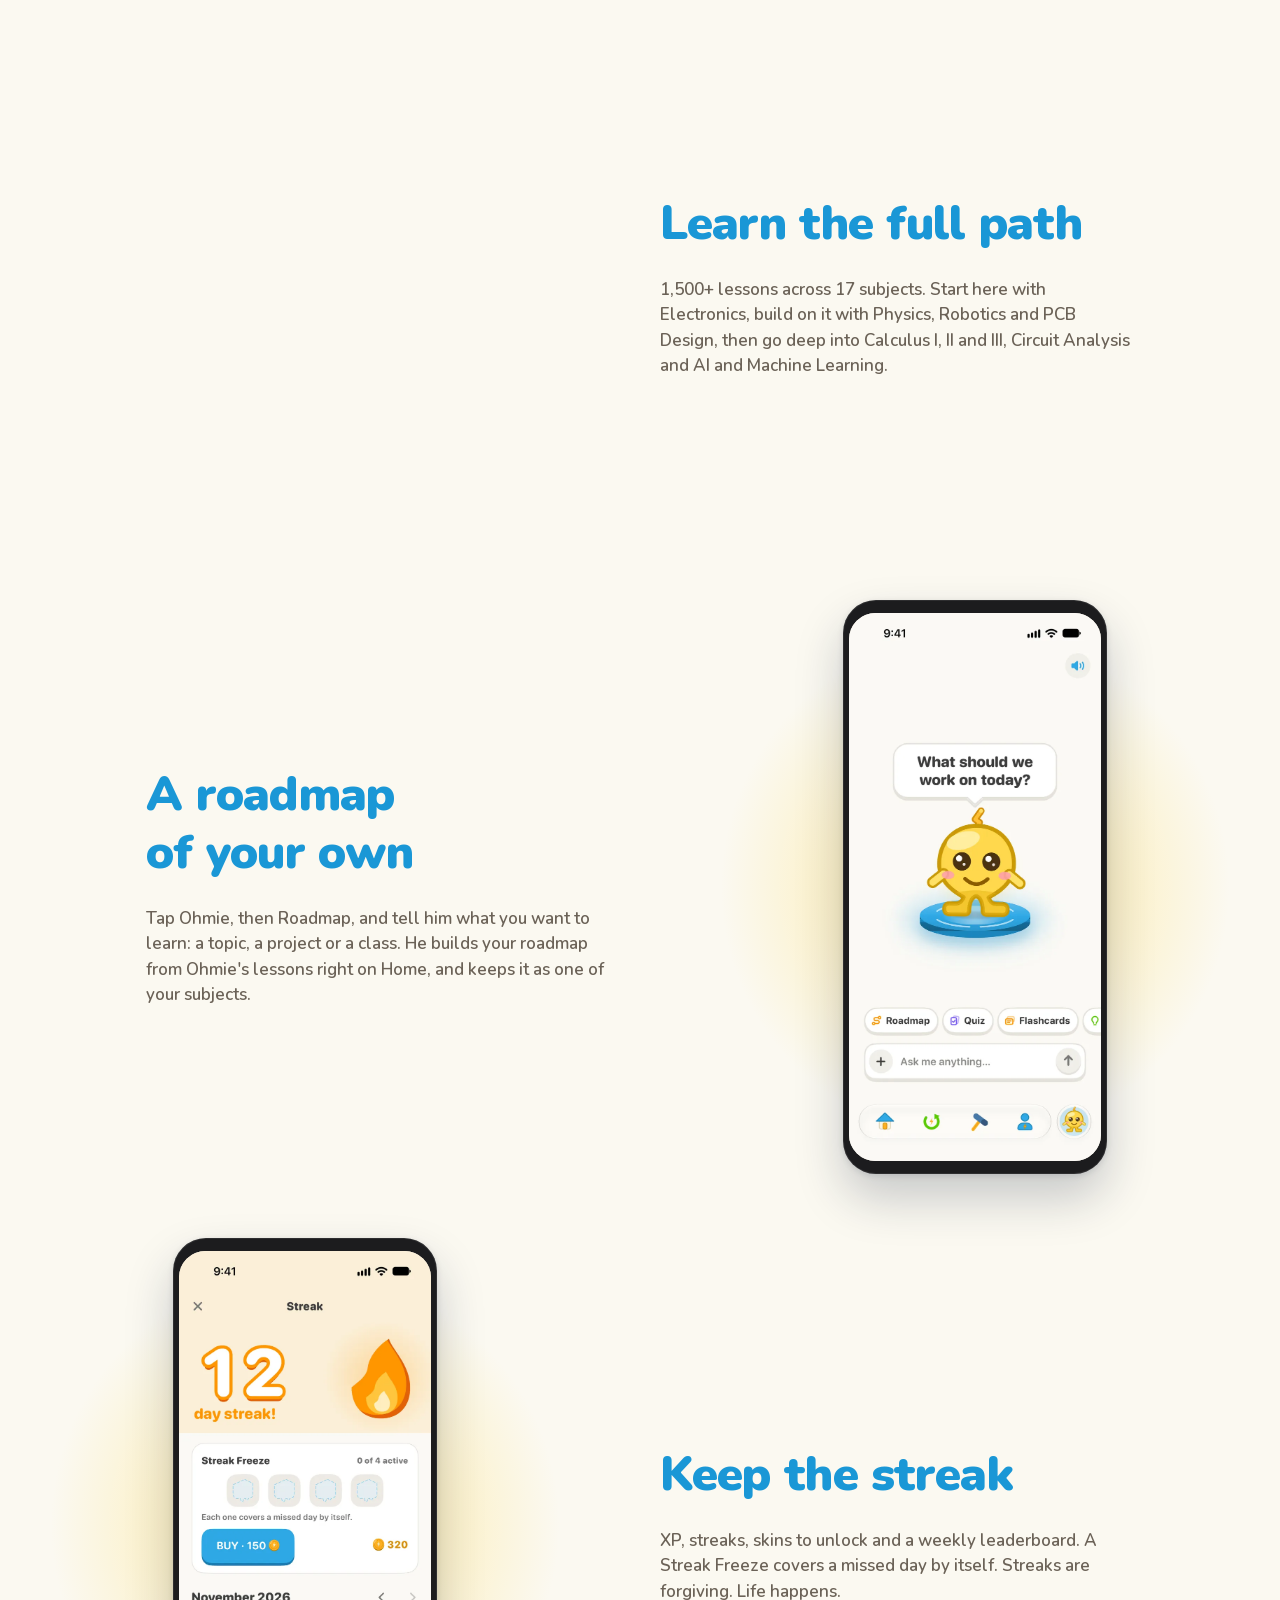
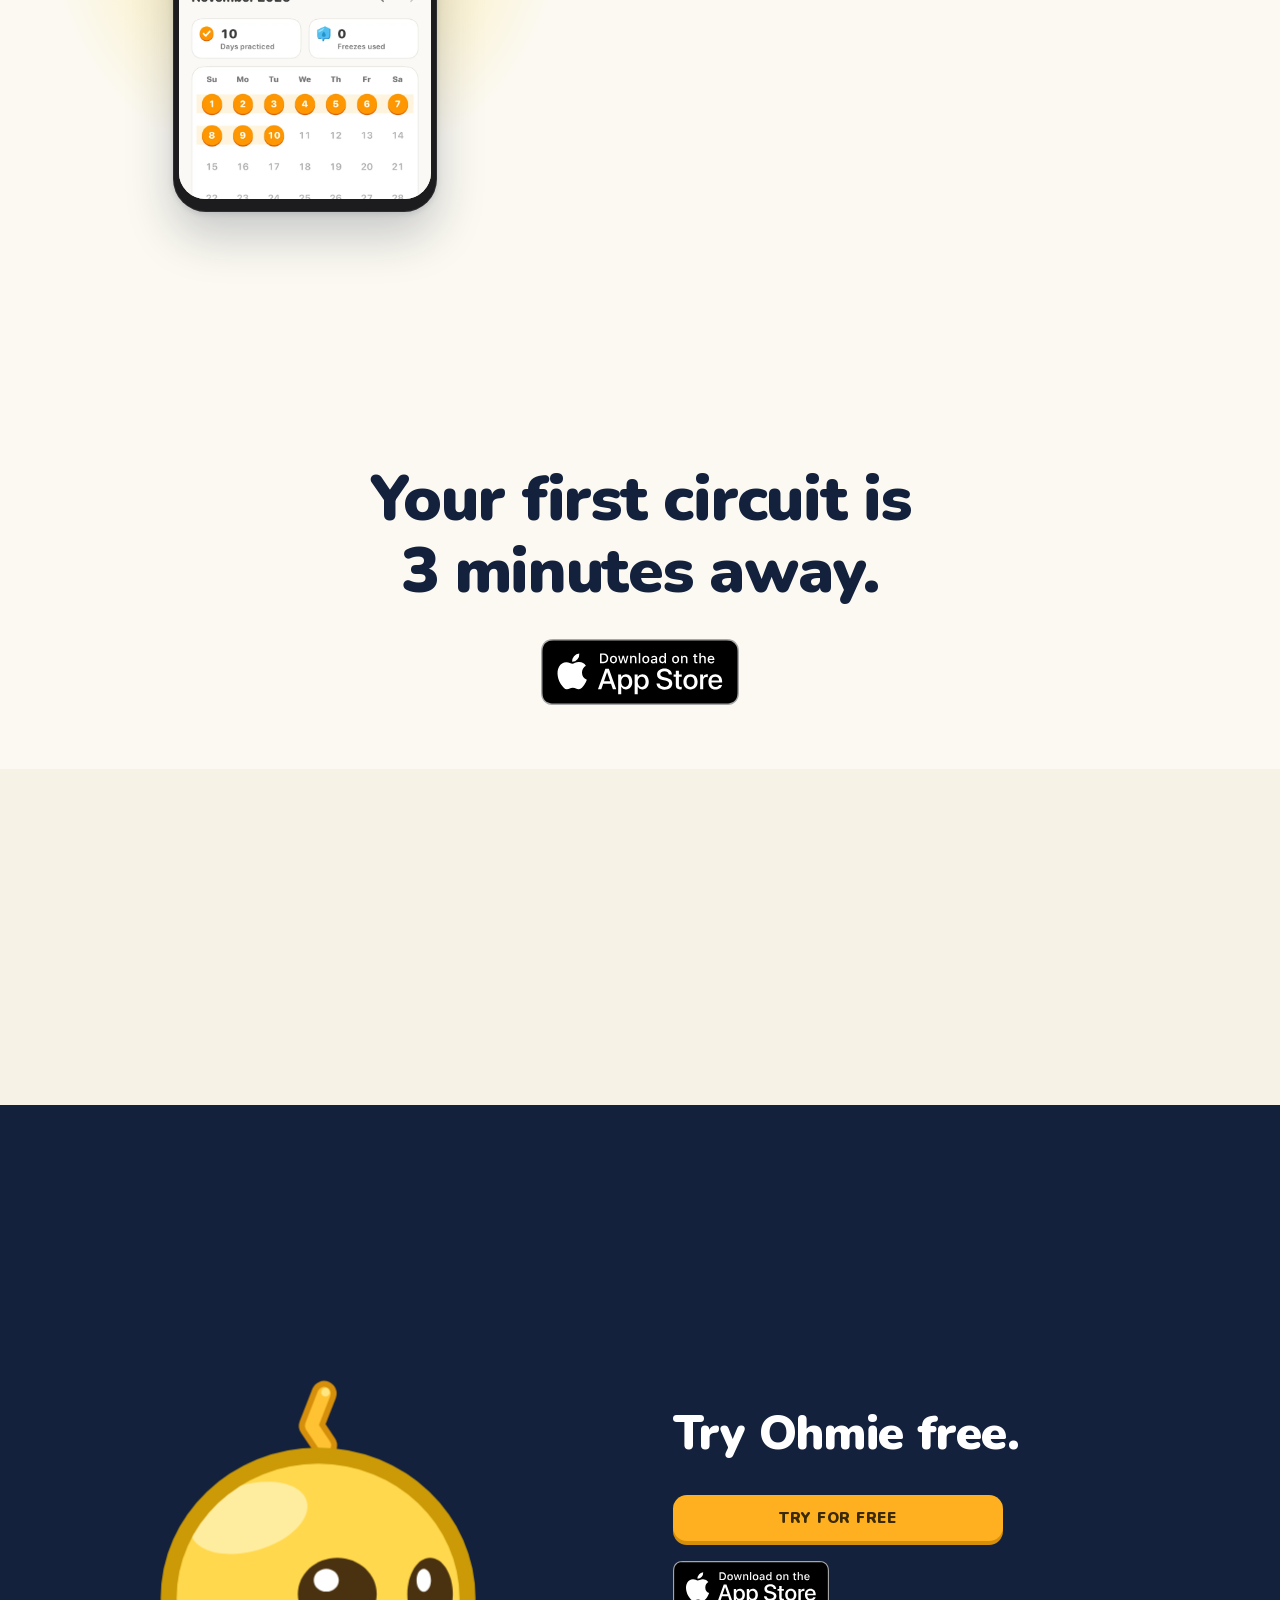
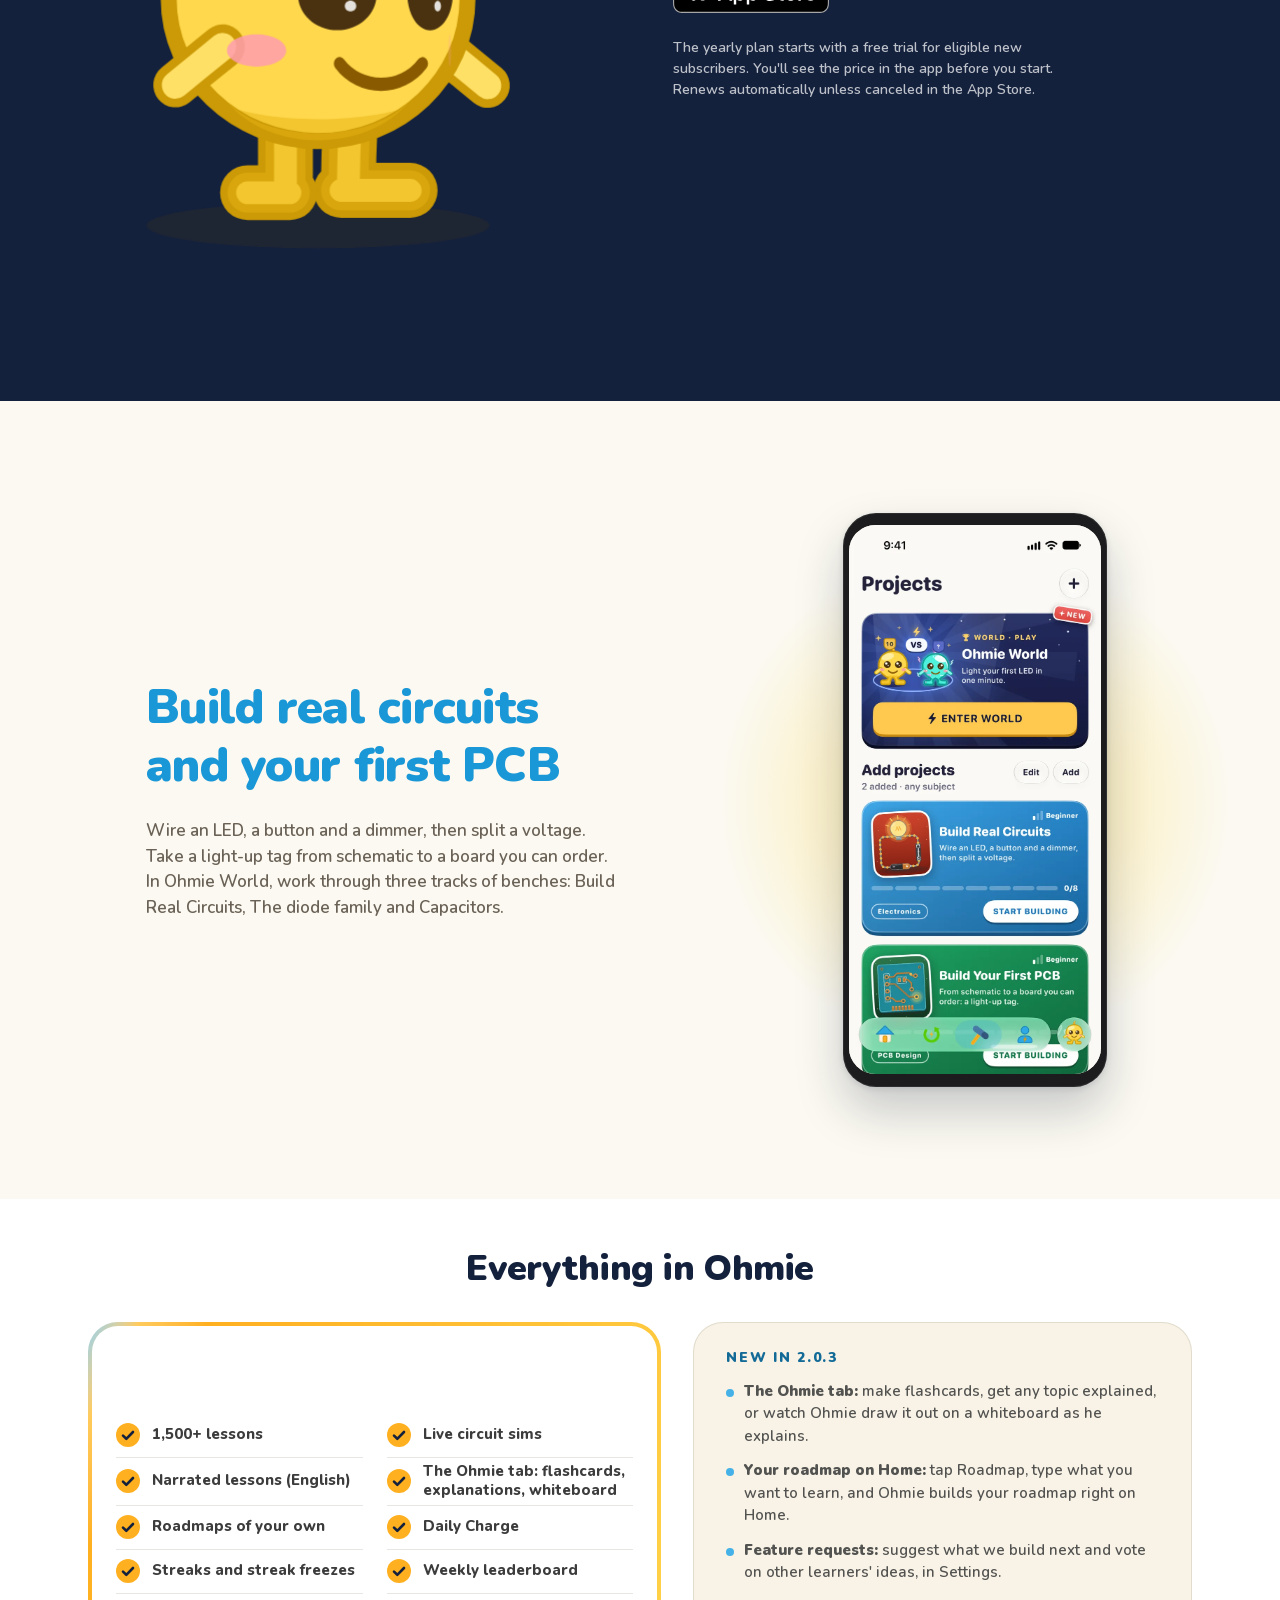
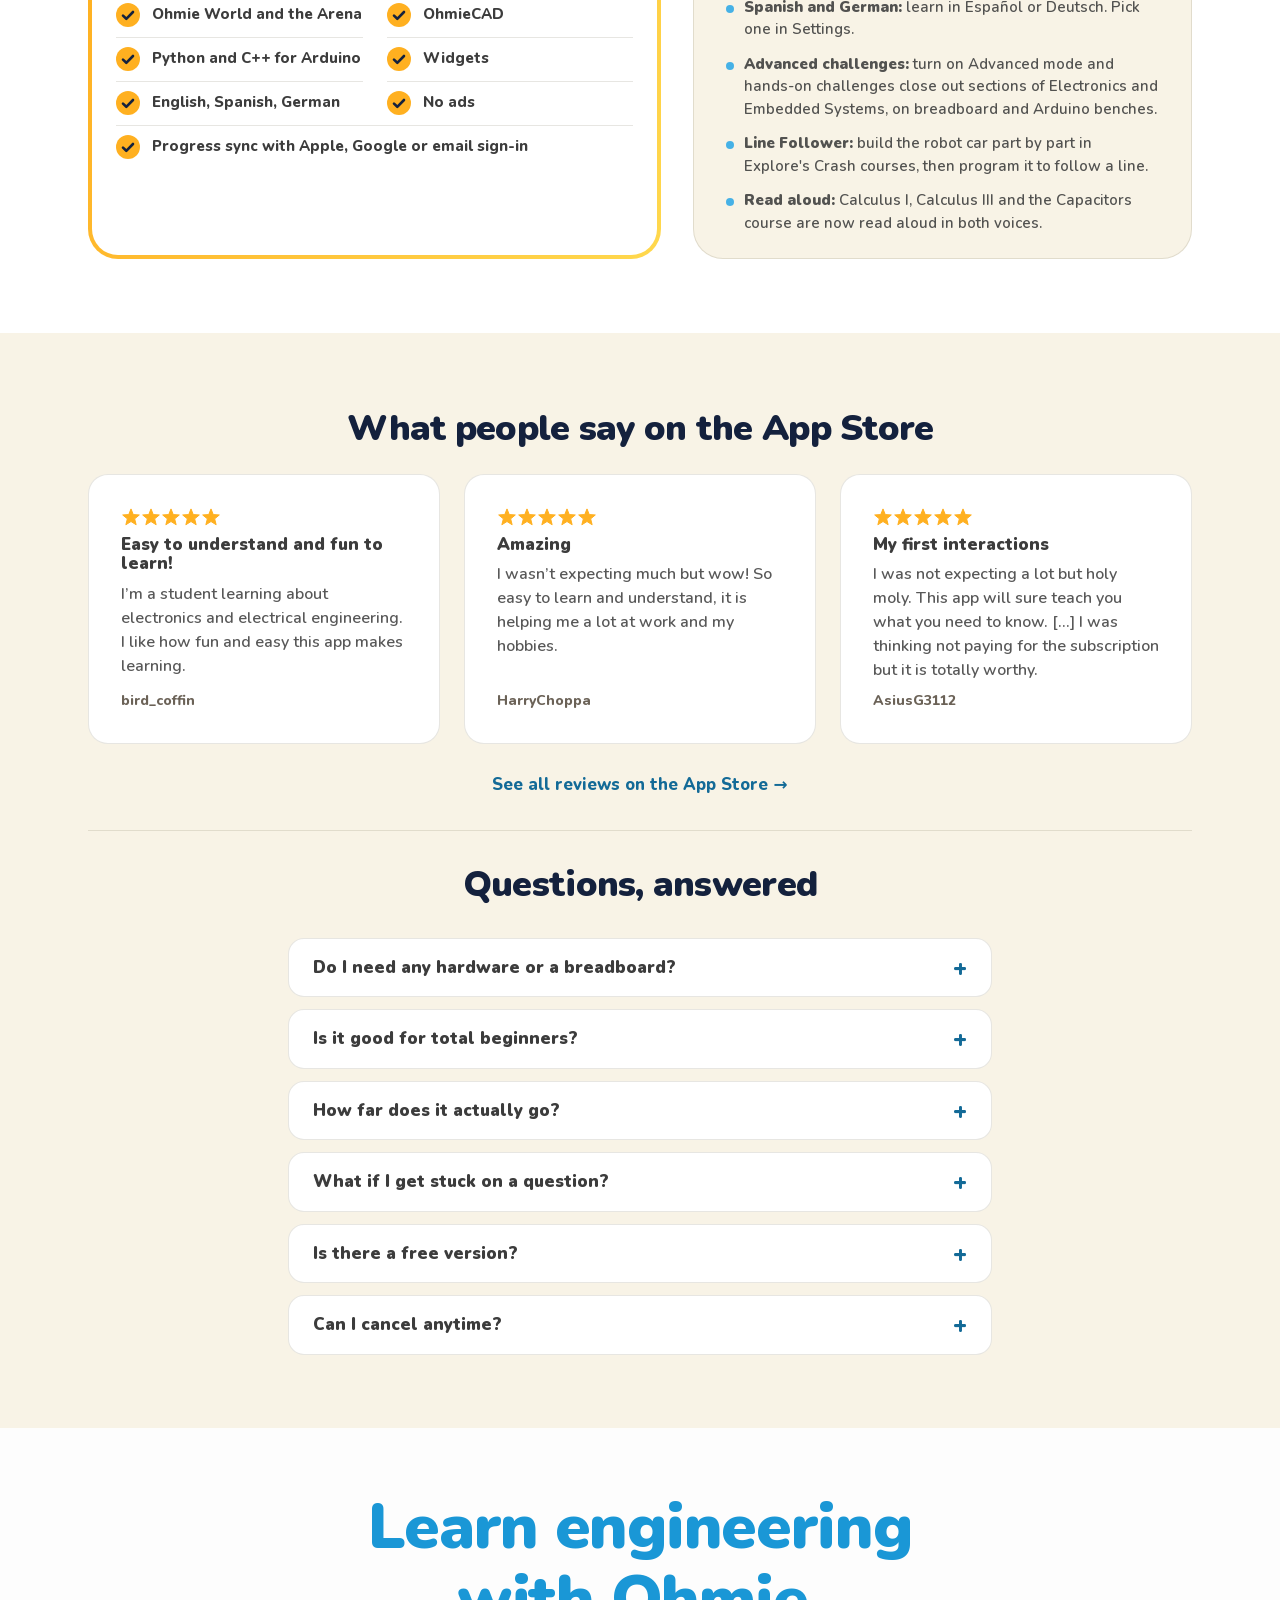
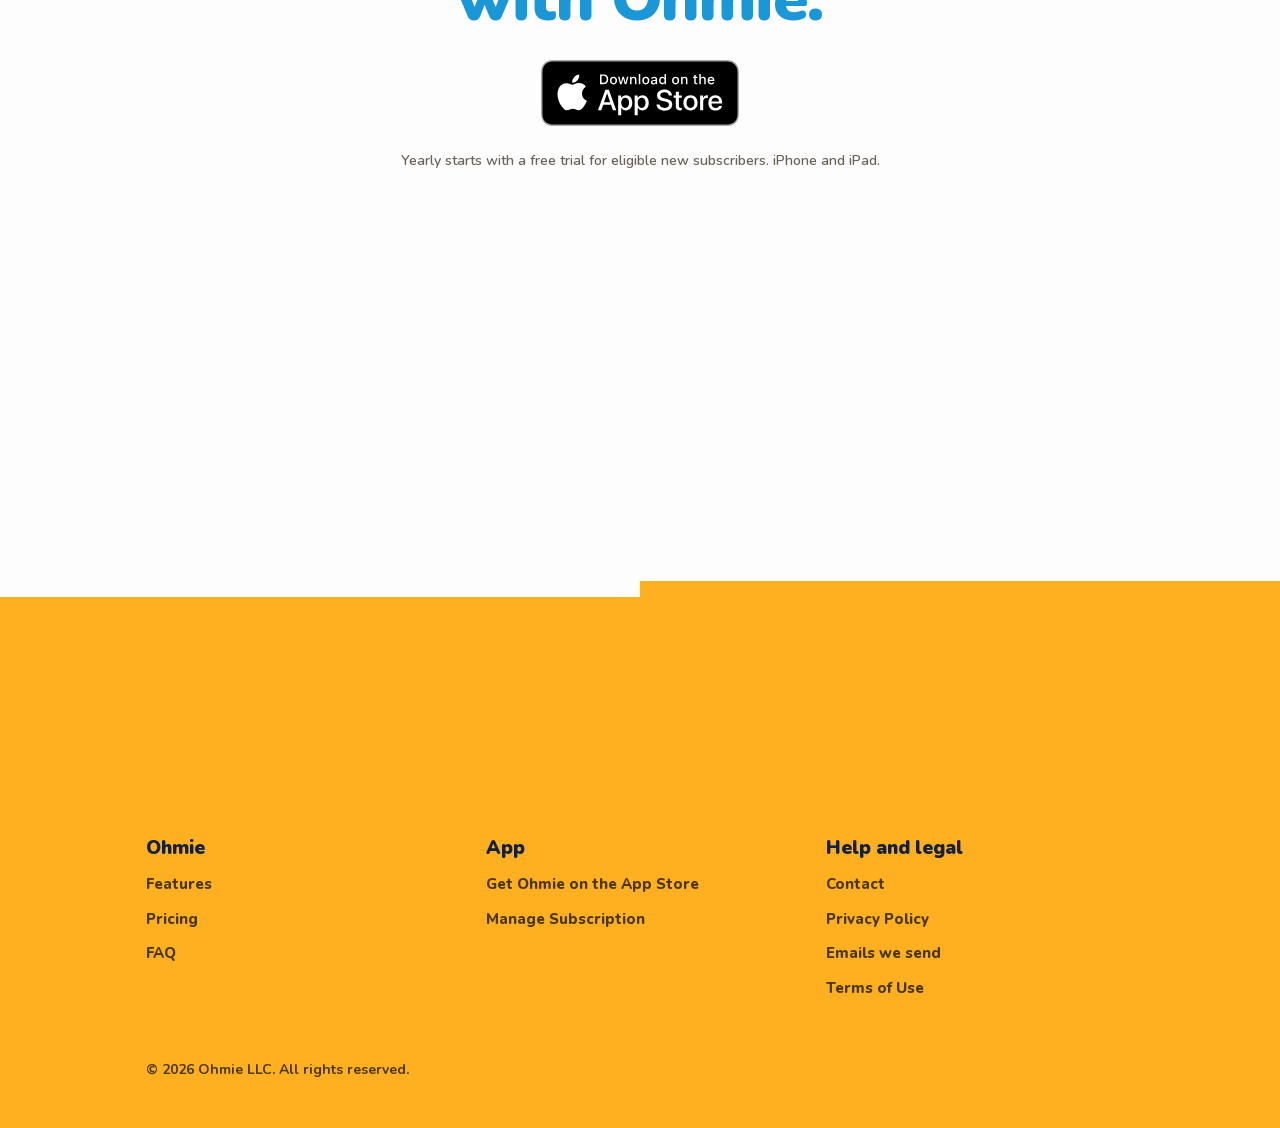
==== commit e144241c: "Merge cabc6e5a785ecf4979c2d9819ecf7e2263b79380 into e0f31d1cca105e85717ae010c6ce231222b564be" ====
--- a/index.html
+++ b/index.html
@@ -35,7 +35,7 @@
 
   <link rel="preload" as="font" type="font/woff2" href="assets/fonts/nunito-latin-var.woff2" crossorigin>
 
-  <link rel="stylesheet" href="styles.css?v=20261111d">
+  <link rel="stylesheet" href="styles.css?v=20261116a">
 
   <!-- PostHog analytics — cookieless: memory-only persistence (no cookies or
        localStorage), no autocapture, no session recording. Pageviews, pageleaves,
@@ -399,6 +399,7 @@
       <h3>Help and legal</h3>
       <a href="mailto:support@ohmie.io">Contact</a>
       <a href="privacy.html">Privacy Policy</a>
+      <a href="emails.html">Emails we send</a>
       <a href="https://www.apple.com/legal/internet-services/itunes/dev/stdeula/">Terms of Use</a>
     </div>
   </div>
